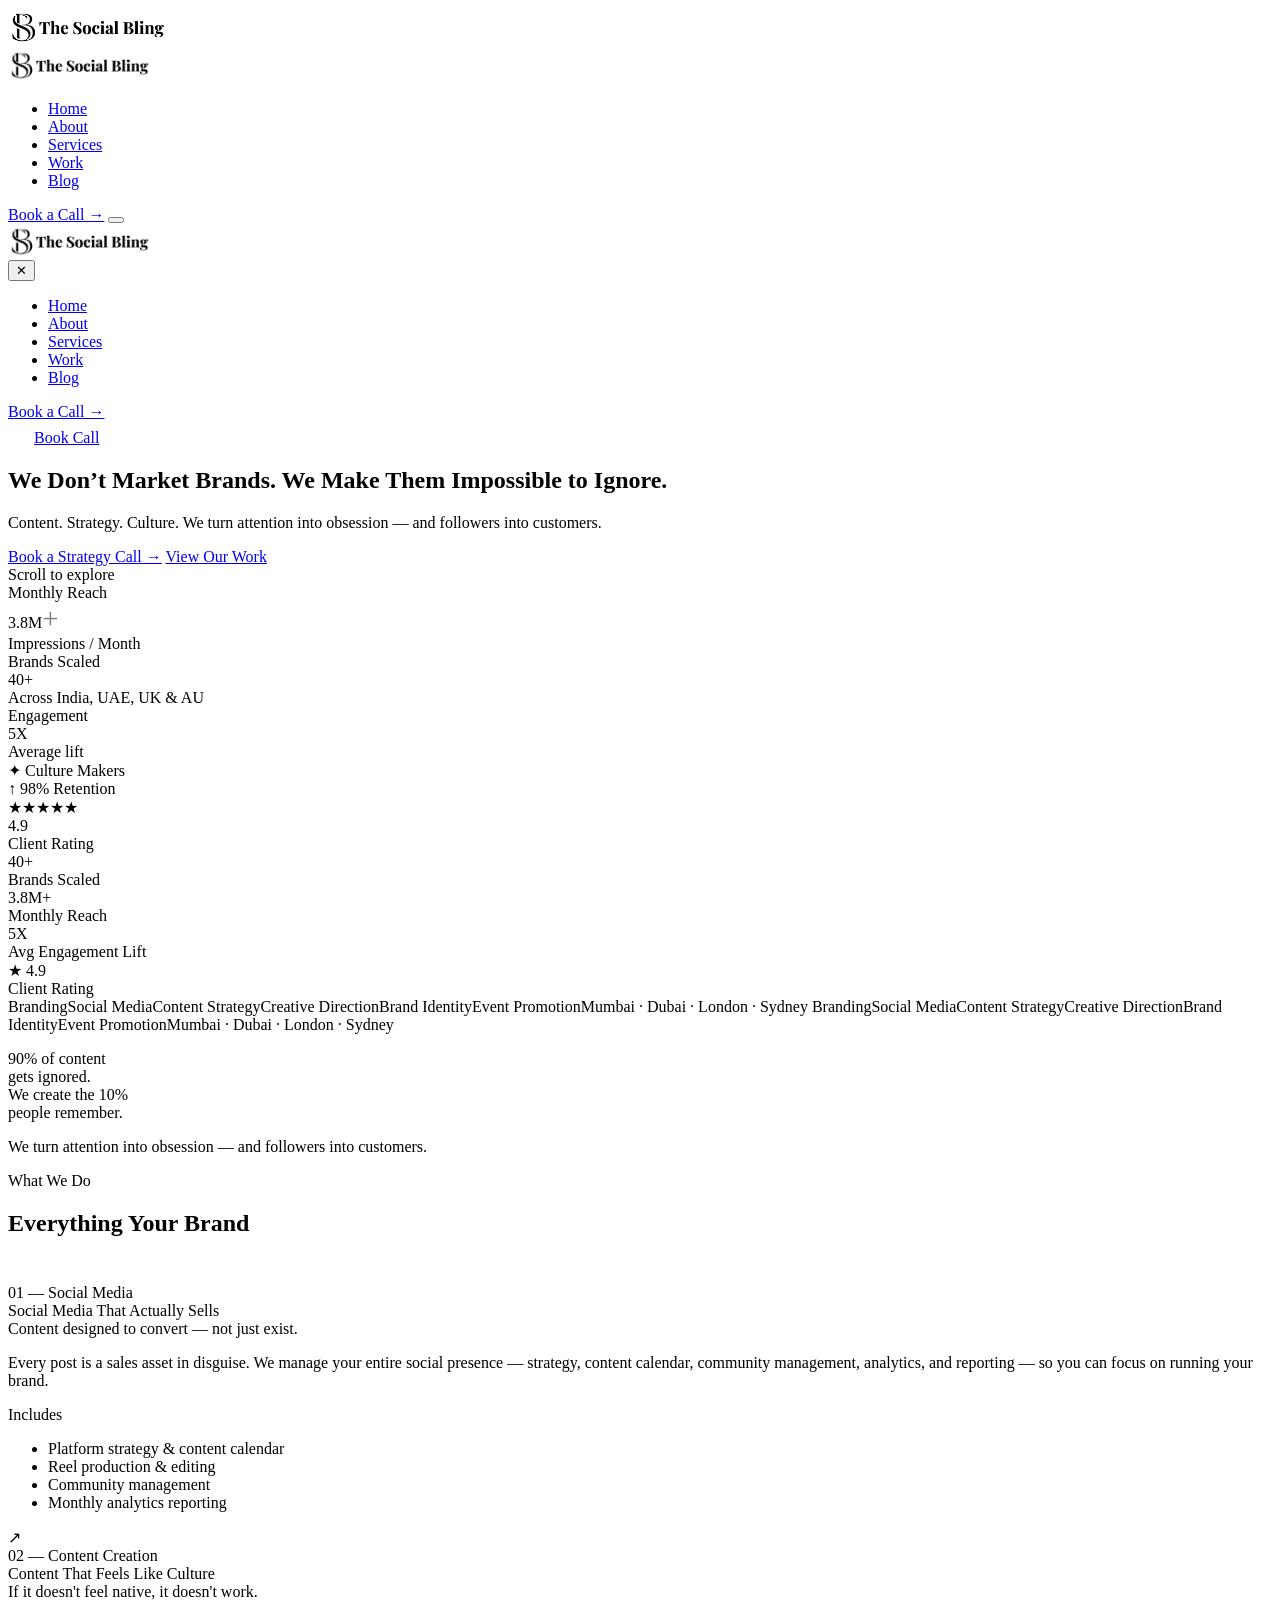
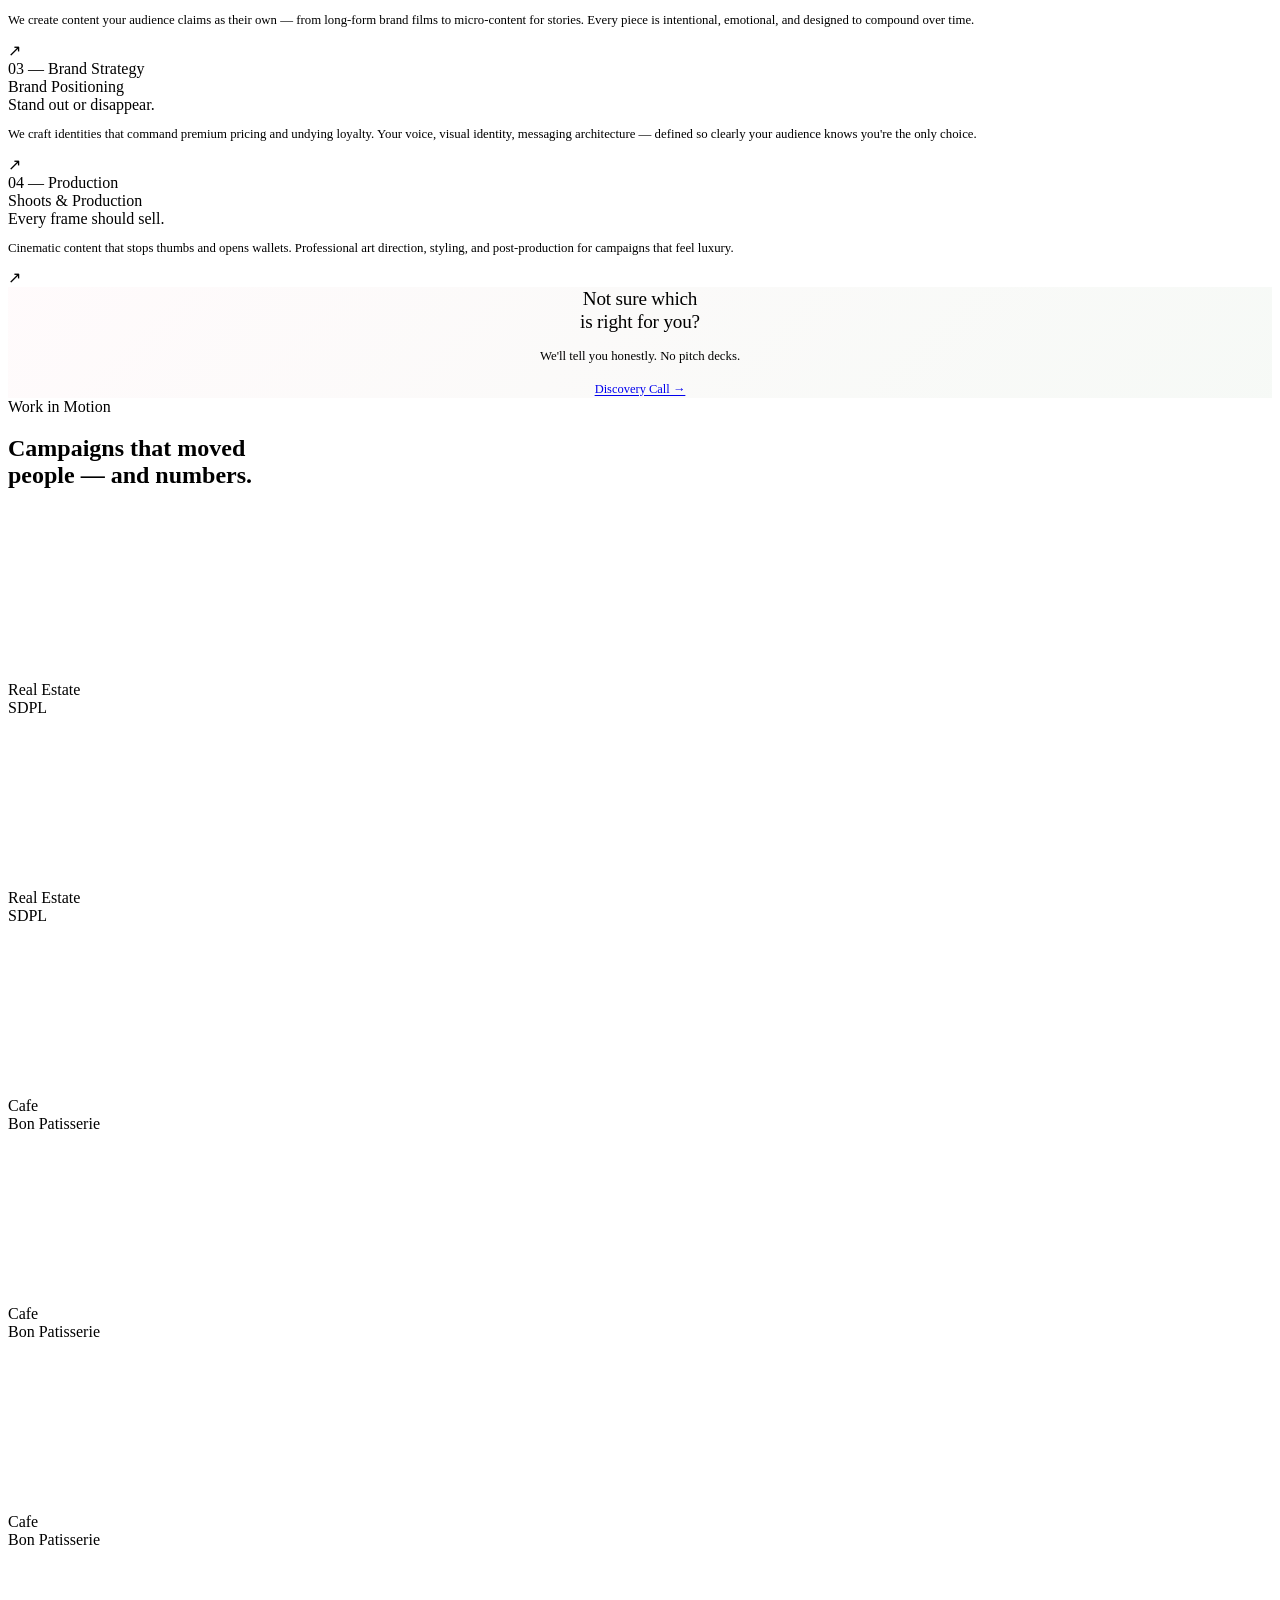
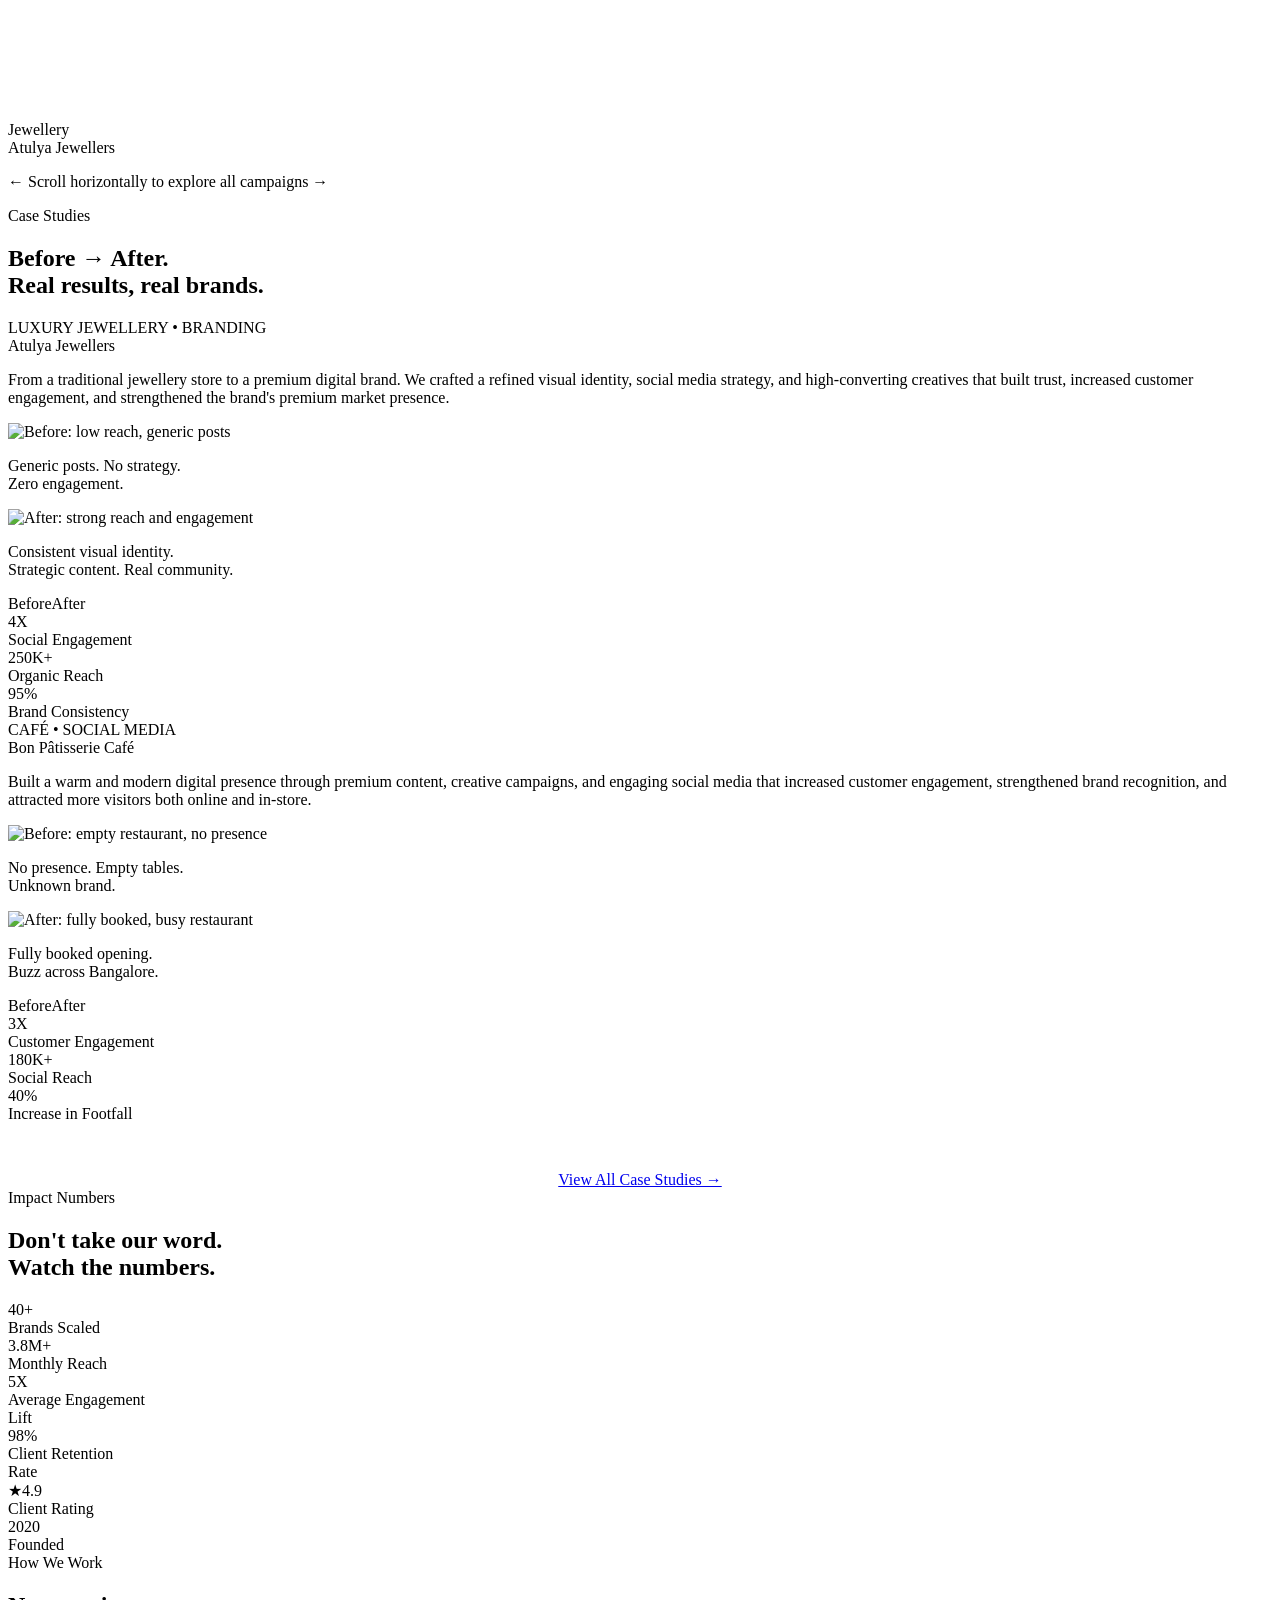
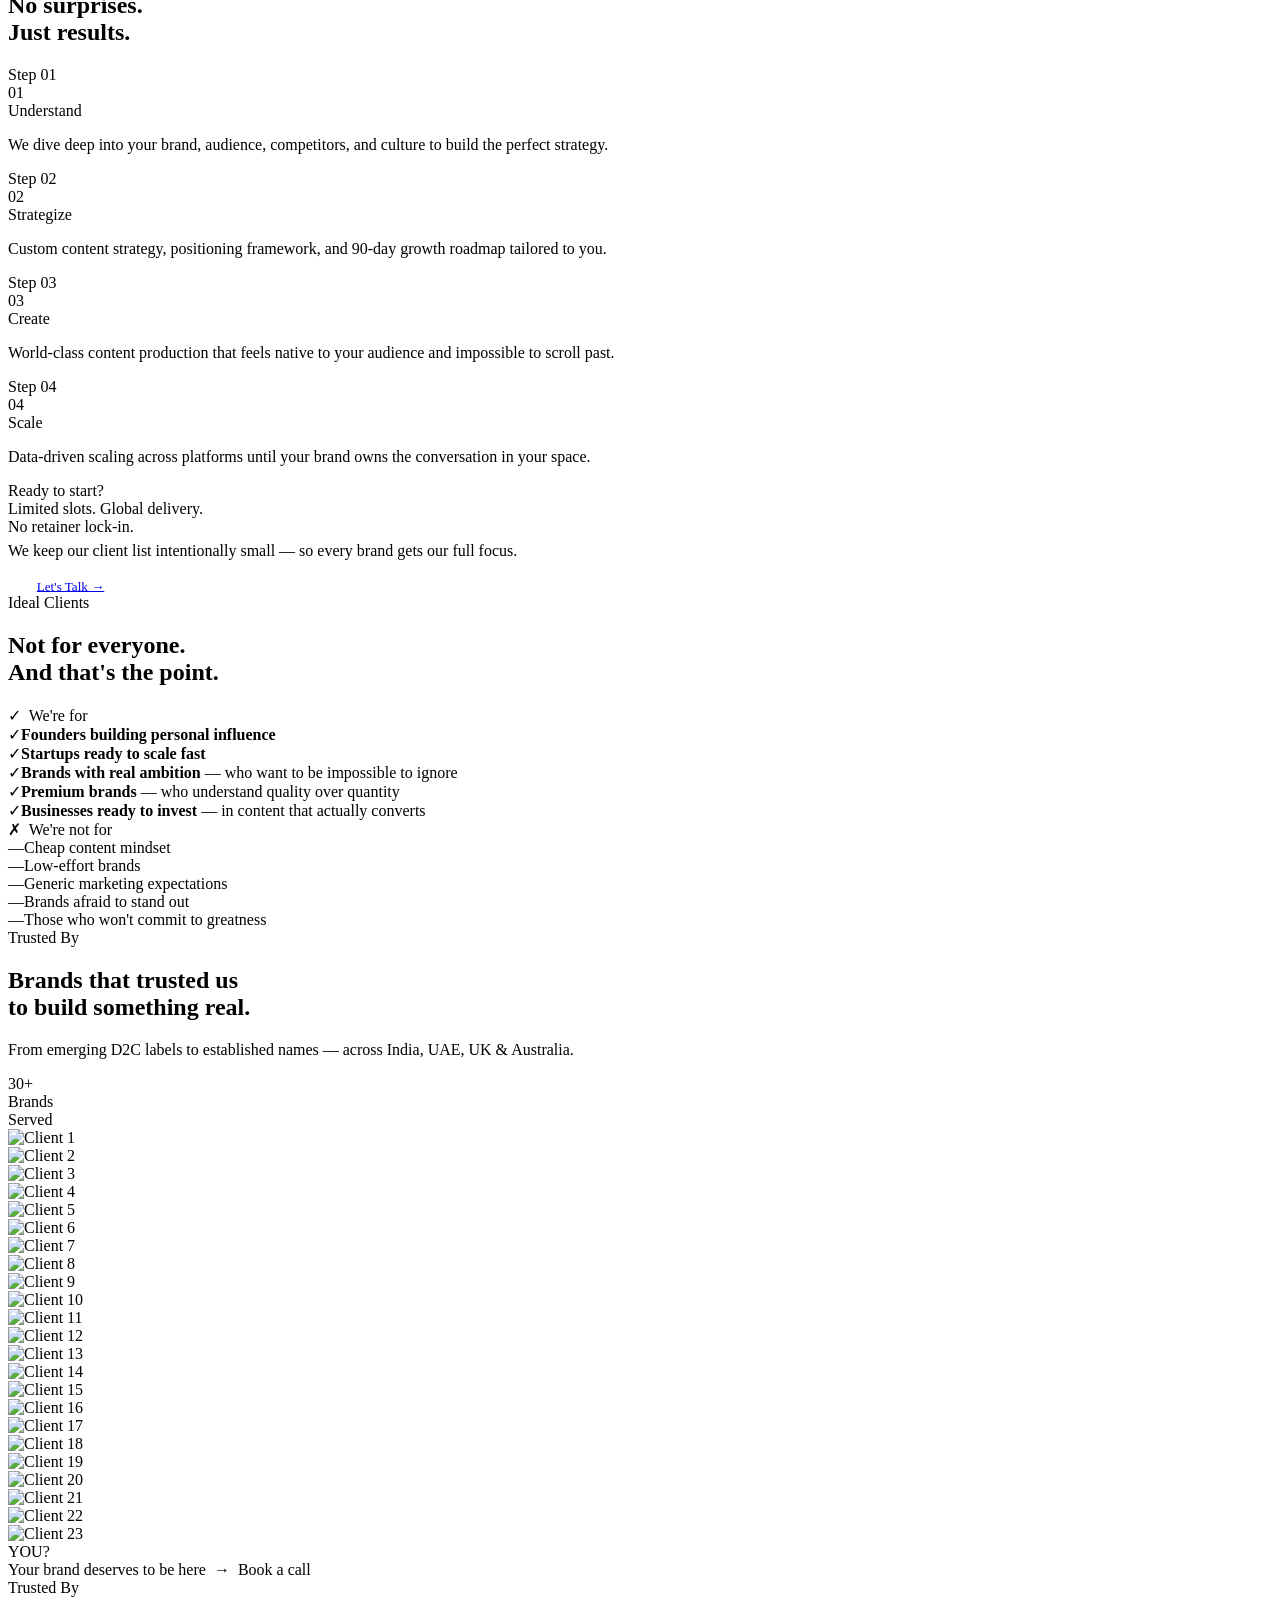
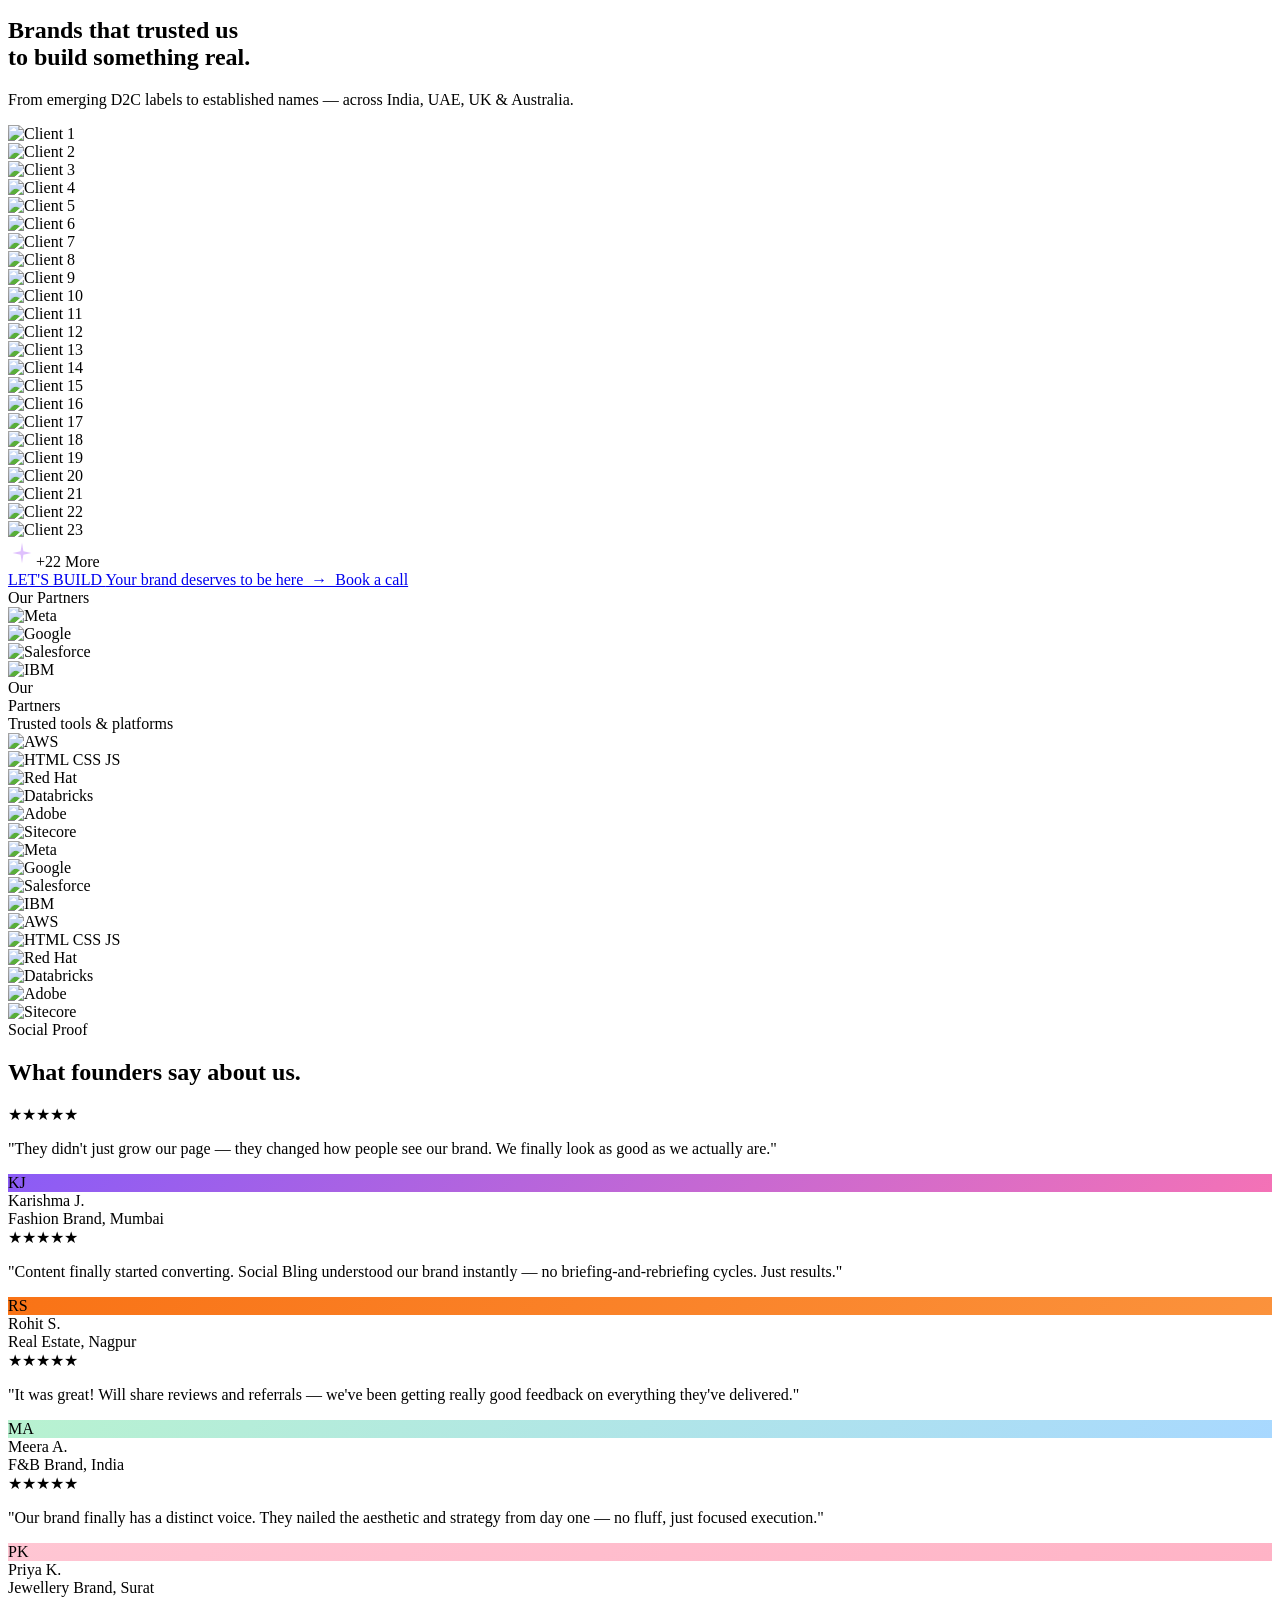
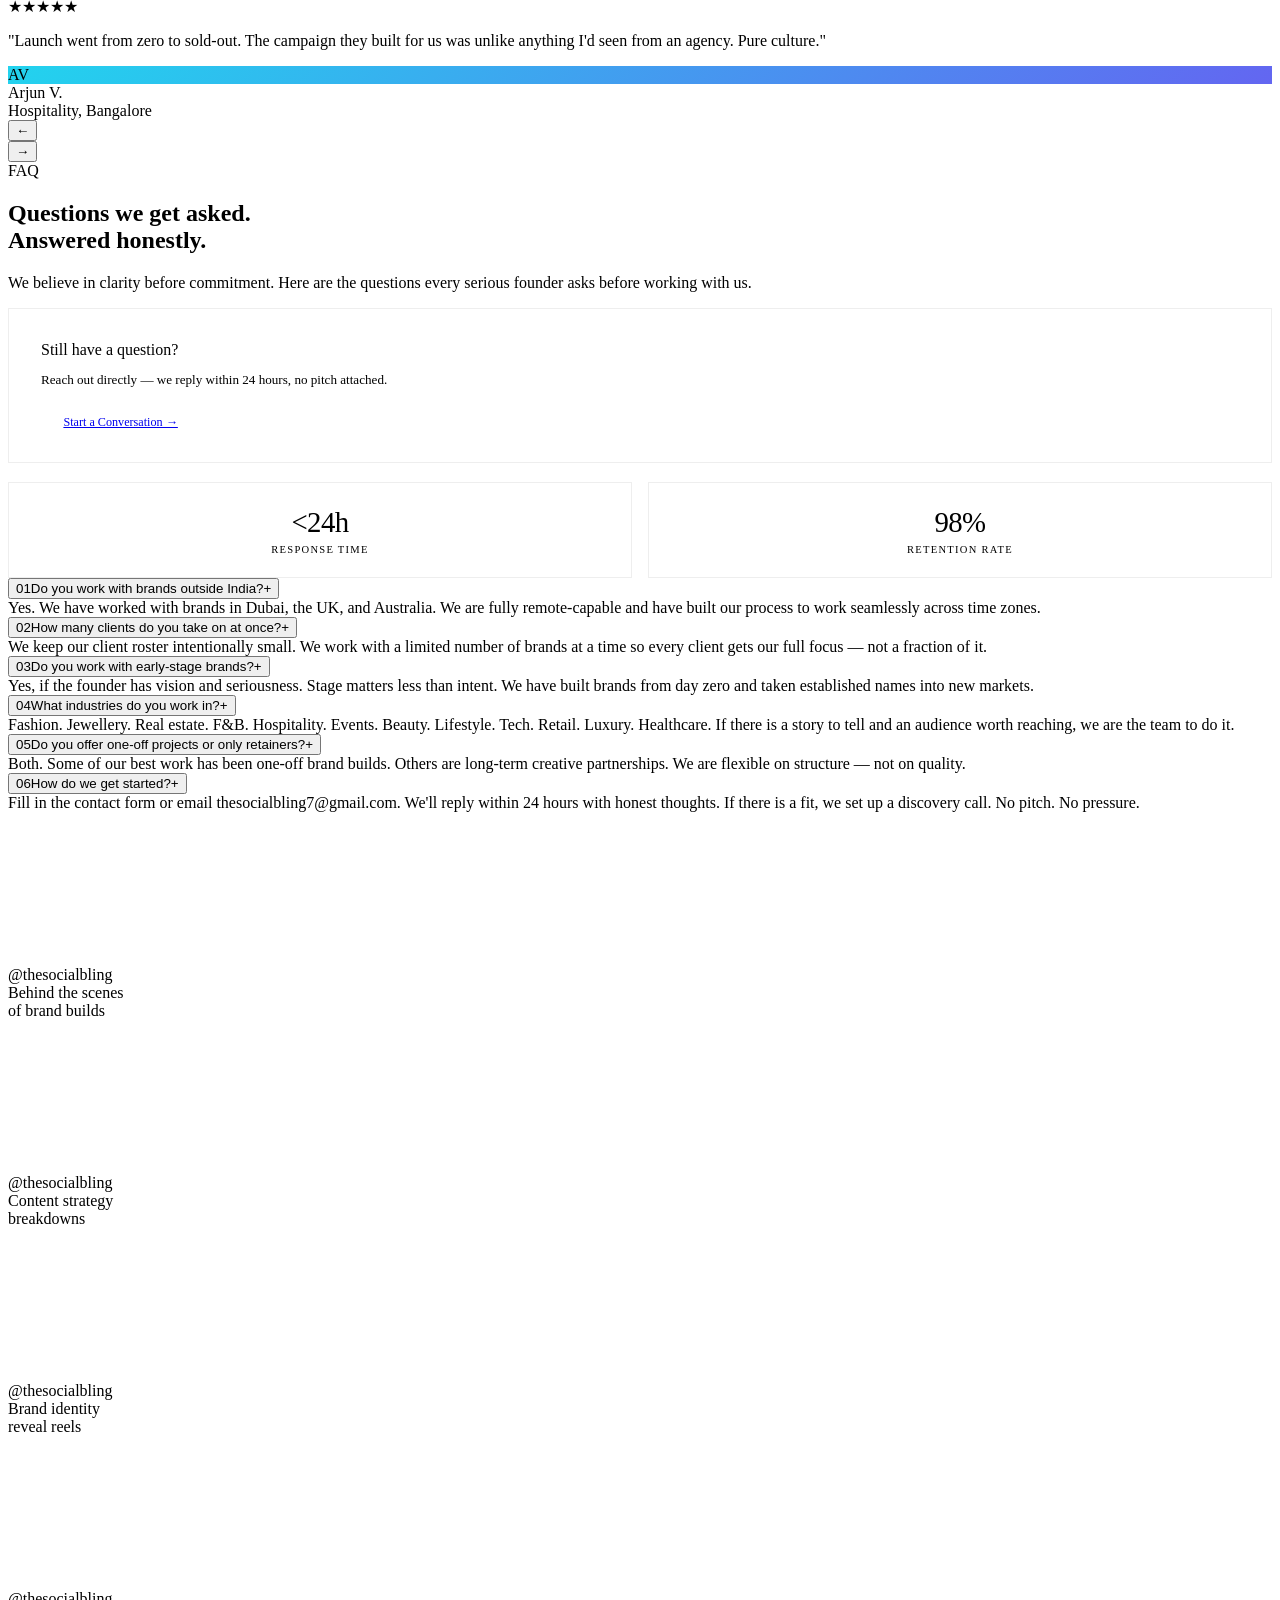
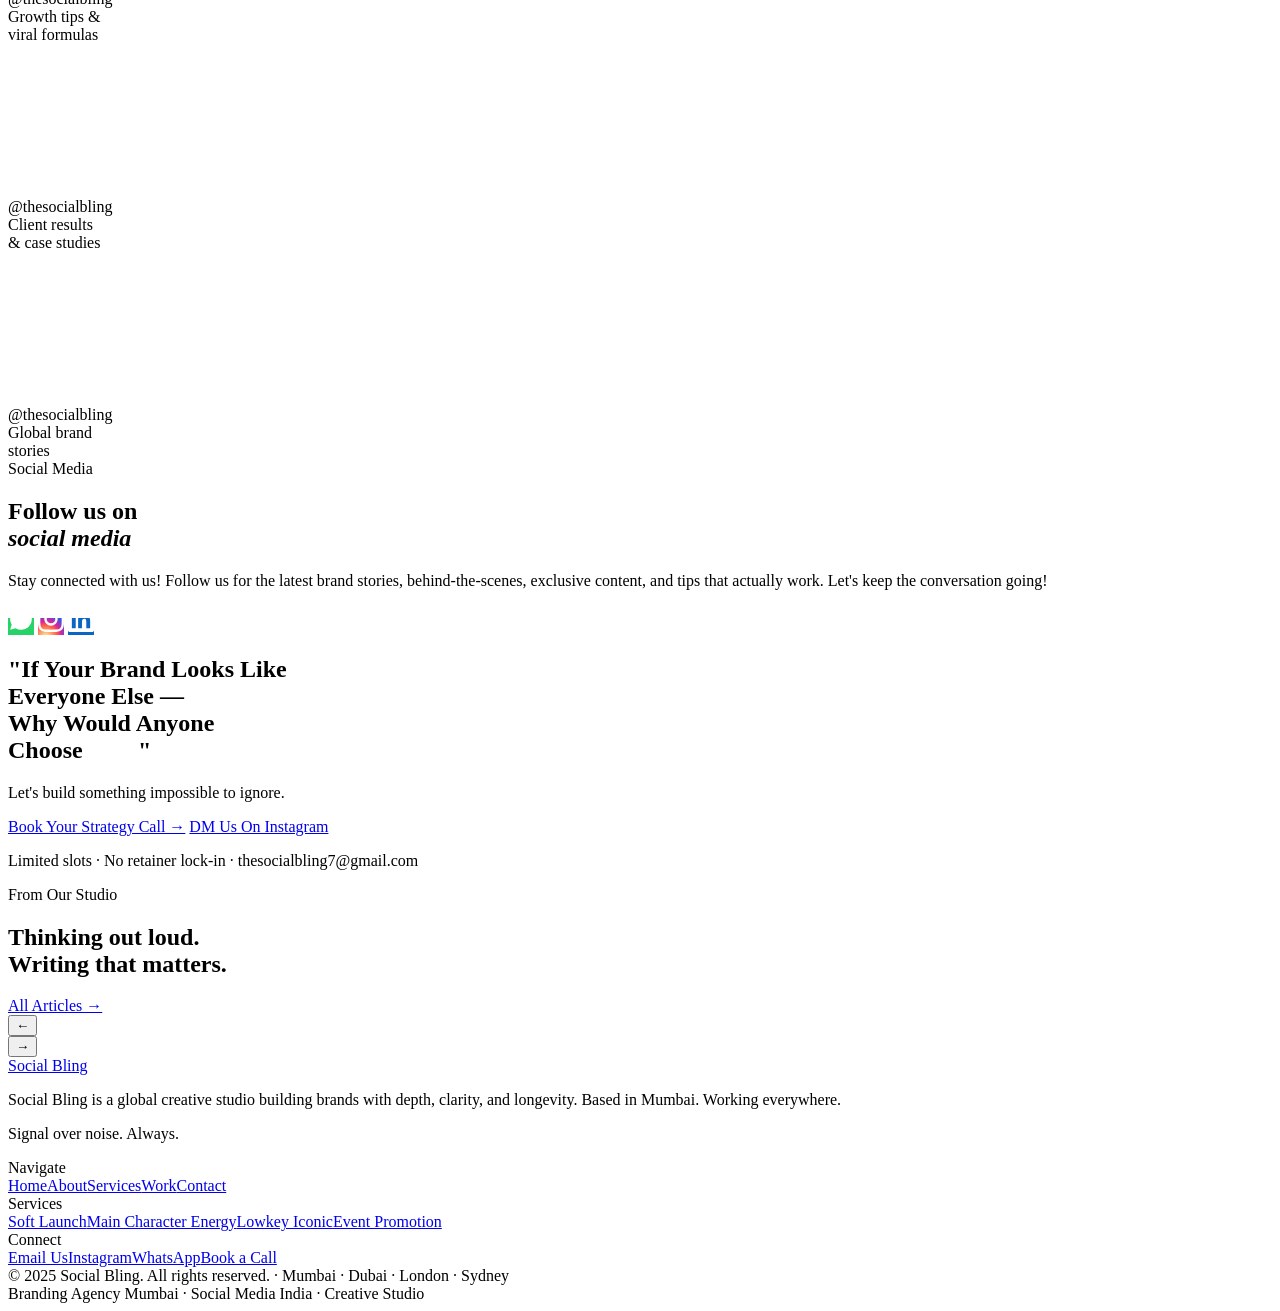
==== index.html @ e4bc9334 "Add files via upload" ====
<!DOCTYPE html>
<html lang="en">

<head>
  <meta charset="UTF-8">
  <meta name="viewport" content="width=device-width, initial-scale=1.0">
  <title>The Social Bling | We Don't Make Content. We Make Culture.</title>
  <meta name="description"
    content="Social Bling is a global creative studio building brands with depth, clarity, and longevity. Branding, social media strategy, and creative direction — Mumbai, Dubai, London, Sydney.">
  <meta property="og:title" content="Social Bling | We Don't Make Content. We Make Culture.">
  <meta property="og:description"
    content="Social Bling is a global creative studio building brands with depth, clarity, and longevity. Branding, social media strategy, and creative direction — Mumbai, Dubai, London, Sydney.">
  <meta property="og:type" content="website">
  <meta property="og:url" content="https://www.socialbling.in/">
  <meta property="og:image" content="https://www.socialbling.in/og-image.jpg">
  <meta property="og:site_name" content="Social Bling">
  <meta name="twitter:card" content="summary_large_image">
  <meta name="twitter:title" content="Social Bling | We Don't Make Content. We Make Culture.">
  <meta name="twitter:description"
    content="Social Bling is a global creative studio building brands with depth, clarity, and longevity.">
  <meta name="twitter:image" content="https://www.socialbling.in/og-image.jpg">
  <meta name="robots" content="index, follow">
  <meta name="author" content="Social Bling">
  <meta name="keywords"
    content="social media marketing agency, branding agency India, creative studio Mumbai, brand strategy, social media management, content creation agency">
  <link rel="canonical" href="https://www.socialbling.in/">
  <script type="application/ld+json">
{
  "@context": "https://schema.org",
  "@type": "Organization",
  "name": "Social Bling",
  "url": "https://www.socialbling.in/",
  "logo": "https://www.socialbling.in/logo.png",
  "description": "Social Bling is a global creative studio building brands with depth, clarity, and longevity.",
  "sameAs": [
    "https://www.instagram.com/socialbling",
    "https://www.linkedin.com/company/socialbling"
  ],
  "contactPoint": {
    "@type": "ContactPoint",
    "contactType": "customer service",
    "email": "thesocialbling7@gmail.com",
    "telephone": "+91-93719-91200"
  },
  "areaServed": ["Mumbai", "Dubai", "London", "Sydney"],
  "serviceType": ["Branding", "Social Media Strategy", "Creative Direction", "Content Marketing"]
}
</script>
  <link rel="stylesheet" href="css/index.css">
  <link rel="preconnect" href="https://fonts.googleapis.com">
  <link rel="preconnect" href="https://fonts.gstatic.com" crossorigin>
  <link
    href="https://fonts.googleapis.com/css2?family=Sora:wght@300;400;500;600;700;800&family=DM+Serif+Display:ital@0;1&family=DM+Sans:ital,opsz,wght@0,9..40,300;0,9..40,400;0,9..40,500;0,9..40,600;1,9..40,300&display=swap"
    rel="stylesheet">

  <script type="application/ld+json">
{
  "@context": "https://schema.org",
  "@type": "WebSite",
  "name": "Social Bling",
  "url": "https://www.socialbling.in/",
  "potentialAction": {
    "@type": "SearchAction",
    "target": "https://www.socialbling.in/?q={search_term_string}",
    "query-input": "required name=search_term_string"
  }
}
</script>
  <link rel="icon" type="image/png" href="/assets/favicon/favicon-96x96.png" sizes="96x96">
  <link rel="icon" type="image/svg+xml" href="/assets/favicon/favicon.svg">
  <link rel="shortcut icon" href="/assets/favicon/favicon.ico">
  <link rel="apple-touch-icon" sizes="180x180" href="/assets/favicon/apple-touch-icon.png">
  <link rel="manifest" href="/assets/favicon/site.webmanifest">
</head>

<body>



  <!-- LOADER -->
  <div id="loader">
    <div class="ld-logo" style="display:flex;align-items:center;"><img
        src="[data-uri]"
        alt="The Social Bling" style="height:40px;width:auto;"></div>
    <div class="ld-bar">
      <div class="ld-prog"></div>
    </div>
  </div>



  <!-- LOADER -->
  </div>
  </div>

  <!-- NAV -->
  <nav id="nav">
    <a class="nl" href="index.html" style="display:flex;align-items:center;padding:0;background:none;border:none;"><img
        src="[data-uri]"
        alt="The Social Bling" style="height:36px;width:auto;display:block;"></a>
    <ul class="nav-links">
      <li><a href="index.html">Home</a></li>
      <li><a href="about.html">About</a></li>
      <li><a href="services.html">Services</a></li>
      <li><a href="work.html">Work</a></li>
      <li><a href="blog.html">Blog</a></li>
    </ul>
    <a class="nb" href="contact.html">Book a Call →</a>
    <button class="nav-hamburger" id="navHam" onclick="toggleMobNav()" aria-label="Menu">
      <span></span><span></span><span></span>
    </button>
  </nav>

  <!-- MOBILE NAV DRAWER -->
  <div id="mob-nav-overlay" onclick="toggleMobNav()"></div>
  <div id="mob-nav">
    <div class="mob-nav-header">
      <span class="nl" style="display:flex;align-items:center;padding:0;"><img
          src="[data-uri]"
          alt="The Social Bling" style="height:36px;width:auto;display:block;"></span>
      <button onclick="toggleMobNav()" class="mob-nav-close">✕</button>
    </div>
    <ul class="mob-nav-links">
      <li><a href="index.html" onclick="toggleMobNav()">Home</a></li>
      <li><a href="about.html" onclick="toggleMobNav()">About</a></li>
      <li><a href="services.html" onclick="toggleMobNav()">Services</a></li>
      <li><a href="work.html" onclick="toggleMobNav()">Work</a></li>
      <li><a href="blog.html" onclick="toggleMobNav()">Blog</a></li>
    </ul>
    <a class="bp" href="contact.html" onclick="toggleMobNav()" style="margin-top:auto">Book a Call →</a>
  </div>

  <!-- FLOATING -->
  <div class="fab-wrap">
    <a class="fab fab-wa" href="https://wa.me/919371991200" title="WhatsApp"><svg width="22" height="22"
        viewBox="0 0 24 24" fill="none">
        <path
          d="M17.472 14.382c-.297-.149-1.758-.867-2.03-.967-.273-.099-.471-.148-.67.15-.197.297-.767.966-.94 1.164-.173.199-.347.223-.644.075-.297-.15-1.255-.463-2.39-1.475-.883-.788-1.48-1.761-1.653-2.059-.173-.297-.018-.458.13-.606.134-.133.298-.347.446-.52.149-.174.198-.298.298-.497.099-.198.05-.371-.025-.52-.075-.149-.669-1.612-.916-2.207-.242-.579-.487-.5-.669-.51-.173-.008-.371-.01-.57-.01-.198 0-.52.074-.792.372-.272.297-1.04 1.016-1.04 2.479 0 1.462 1.065 2.875 1.213 3.074.149.198 2.096 3.2 5.077 4.487.709.306 1.262.489 1.694.625.712.227 1.36.195 1.871.118.571-.085 1.758-.719 2.006-1.413.248-.694.248-1.289.173-1.413-.074-.124-.272-.198-.57-.347zM12 2C6.477 2 2 6.477 2 12c0 1.89.525 3.66 1.438 5.168L2 22l4.978-1.418A9.953 9.953 0 0012 22c5.523 0 10-4.477 10-10S17.523 2 12 2z"
          fill="white" />
      </svg></a>
    <a class="fab fab-bk" href="contact.html">Book Call</a>
  </div>

  <!-- ════════════════ HOME ════════════════ -->
  <div class="pg-content" id="pg-home">

    <section id="hero">
      <!-- Animated blobs -->
      <div class="hero-blob hero-blob-1"></div>
      <div class="hero-blob hero-blob-2"></div>
      <div class="hero-blob hero-blob-3"></div>
      <div class="hero-stripes"></div>

      <div class="hero-inner">
        <!-- LEFT: Copy -->
        <div class="hero-left">
          <h1 class="hero-h1">
            <span class="line-plain">We Don’t</span>
            <span class="line-italic">Market Brands.</span>
            <span class="line-plain">We Make Them</span>
            <span class="line-plain" style="color:var(--terra)">Impossible to Ignore.</span>
          </h1>
          <p class="hero-sub">Content. Strategy. Culture. We turn attention into obsession — and followers into
            customers.</p>
          <div class="hero-ctas">
            <a class="bp" href="contact.html">Book a Strategy Call →</a>
            <a class="bg" href="work.html">View Our Work</a>
          </div>
          <div class="hero-scroll">
            <div class="hero-scroll-line"></div>
            <span class="hero-scroll-txt">Scroll to explore</span>
          </div>
        </div>

        <!-- RIGHT: Floating card composition -->
        <div class="hero-right">
          <!-- Orbit ring -->
          <div class="hero-orbit">
            <div class="hero-orbit-dot"></div>
          </div>

          <!-- Main dark card -->
          <div class="hfc-main">
            <div class="hfc-main-label">Monthly Reach</div>
            <div class="hfc-main-num">3.8M<span style="font-size:1.8rem;opacity:.5">+</span></div>
            <div class="hfc-main-unit">Impressions / Month</div>
            <div class="hfc-main-bar">
              <div class="hfc-main-fill"></div>
            </div>
          </div>

          <!-- Stat card 1 -->
          <div class="hfc-stat1">
            <div class="hfc-s-tag">Brands Scaled</div>
            <div class="hfc-s-val">40+</div>
            <div class="hfc-s-lbl">Across India, UAE, UK &amp; AU</div>
          </div>

          <!-- Stat card 2 -->
          <div class="hfc-stat2">
            <div class="hfc-s-tag">Engagement</div>
            <div class="hfc-s-val" style="color:var(--w)">5X</div>
            <div class="hfc-s-lbl">Average lift</div>
          </div>

          <!-- Floating pills -->
          <div class="hfc-pill1">✦ Culture Makers</div>
          <div class="hfc-pill2">↑ 98% Retention</div>

          <!-- Rating card -->
          <div class="hfc-rating">
            <div class="hfc-stars">★★★★★</div>
            <div class="hfc-rating-val">4.9</div>
            <div class="hfc-rating-lbl">Client Rating</div>
          </div>
        </div>
      </div>

      <!-- Stats strip at bottom -->
      <div class="hero-stats-strip">
        <div class="hero-stat-item">
          <div class="hero-stat-n">40+</div>
          <div class="hero-stat-l">Brands Scaled</div>
        </div>
        <div class="hero-stat-item">
          <div class="hero-stat-n">3.8M+</div>
          <div class="hero-stat-l">Monthly Reach</div>
        </div>
        <div class="hero-stat-item">
          <div class="hero-stat-n">5X</div>
          <div class="hero-stat-l">Avg Engagement Lift</div>
        </div>
        <div class="hero-stat-item">
          <div class="hero-stat-n">★ 4.9</div>
          <div class="hero-stat-l">Client Rating</div>
        </div>
      </div>
    </section>

    <!-- MARQUEE -->
    <div class="mq-wrap">
      <div class="mq-inner">
        <span class="mqi">Branding<span class="mqd"></span></span><span class="mqi">Social Media<span
            class="mqd"></span></span><span class="mqi">Content Strategy<span class="mqd"></span></span><span
          class="mqi">Creative Direction<span class="mqd"></span></span><span class="mqi">Brand Identity<span
            class="mqd"></span></span><span class="mqi">Event Promotion<span class="mqd"></span></span><span
          class="mqi">Mumbai · Dubai · London · Sydney<span class="mqd"></span></span>
        <span class="mqi">Branding<span class="mqd"></span></span><span class="mqi">Social Media<span
            class="mqd"></span></span><span class="mqi">Content Strategy<span class="mqd"></span></span><span
          class="mqi">Creative Direction<span class="mqd"></span></span><span class="mqi">Brand Identity<span
            class="mqd"></span></span><span class="mqi">Event Promotion<span class="mqd"></span></span><span
          class="mqi">Mumbai · Dubai · London · Sydney<span class="mqd"></span></span>
      </div>
    </div>

    <!-- SCROLL STOPPER -->
    <section id="sstop">
      <div class="sstop-bg"></div>
      <p class="sst-h" id="sstHeading"><span class="sw-mask"><span class="sw"><span class="ac">90%</span></span></span>
        <span class="sw-mask"><span class="sw">of</span></span> <span class="sw-mask"><span
            class="sw">content</span></span><br><span class="sw-mask"><span class="sw">gets</span></span> <span
          class="sw-mask"><span class="sw">ignored.</span></span><br><span class="sw-mask"><span
            class="sw">We</span></span> <span class="sw-mask"><span class="sw">create</span></span> <span
          class="sw-mask"><span class="sw">the</span></span> <span class="sw-mask"><span class="sw"><span
              class="ac">10%</span></span></span><br><span class="sw-mask"><span class="sw">people</span></span> <span
          class="sw-mask"><span class="sw">remember.</span></span>
      </p>
      <p class="sst-sub rv">We turn attention into obsession — and followers into customers.</p>
    </section>

    <!-- BENTO SERVICES -->
    <section id="svc">
      <div class="slbl rv">What We Do</div>
      <h2 class="sh rv">Everything Your Brand<br><em
          style="background:var(--gr);-webkit-background-clip:text;-webkit-text-fill-color:transparent;font-style:italic">Deserves.</em>
      </h2>
      <div class="bento rv">
        <div class="bc bc-1">
          <div class="bc-in">
            <div>
              <div class="bc-num">01 — Social Media</div>
              <div class="bc-t">Social Media That Actually Sells</div>
              <div class="bc-tag">Content designed to convert — not just exist.</div>
              <p class="bc-body">Every post is a sales asset in disguise. We manage your entire social presence —
                strategy, content calendar, community management, analytics, and reporting — so you can focus on running
                your brand.</p>
            </div>
            <div class="bc-inc">
              <div class="bc-inc-l">Includes</div>
              <ul>
                <li>Platform strategy & content calendar</li>
                <li>Reel production & editing</li>
                <li>Community management</li>
                <li>Monthly analytics reporting</li>
              </ul>
            </div>
          </div>
          <div class="bc-arr">↗</div>
        </div>
        <div class="bc bc-2">
          <div class="bc-in">
            <div>
              <div class="bc-num">02 — Content Creation</div>
              <div class="bc-t">Content That Feels Like Culture</div>
              <div class="bc-tag">If it doesn't feel native, it doesn't work.</div>
              <p class="bc-body" style="font-size:.8rem">We create content your audience claims as their own — from
                long-form brand films to micro-content for stories. Every piece is intentional, emotional, and designed
                to compound over time.</p>
            </div>
          </div>
          <div class="bc-arr">↗</div>
        </div>
        <div class="bc bc-3">
          <div class="bc-in">
            <div>
              <div class="bc-num">03 — Brand Strategy</div>
              <div class="bc-t">Brand Positioning</div>
              <div class="bc-tag">Stand out or disappear.</div>
              <p class="bc-body" style="font-size:.8rem">We craft identities that command premium pricing and undying
                loyalty. Your voice, visual identity, messaging architecture — defined so clearly your audience knows
                you're the only choice.</p>
            </div>
          </div>
          <div class="bc-arr">↗</div>
        </div>
        <div class="bc bc-4">
          <div class="bc-in">
            <div>
              <div class="bc-num">04 — Production</div>
              <div class="bc-t">Shoots & Production</div>
              <div class="bc-tag">Every frame should sell.</div>
              <p class="bc-body" style="font-size:.8rem">Cinematic content that stops thumbs and opens wallets.
                Professional art direction, styling, and post-production for campaigns that feel luxury.</p>
            </div>
          </div>
          <div class="bc-arr">↗</div>
        </div>
        <div class="bc bc-5" style="background:linear-gradient(135deg,rgba(255,198,211,.08),rgba(107,158,107,.06))">
          <div class="bc-in" style="justify-content:center;align-items:center;text-align:center;gap:1.3rem">
            <div style="font-family:var(--fh);font-size:1.2rem;font-weight:400;letter-spacing:-.01em;line-height:1.2">
              Not sure which<br>is right for you?</div>
            <p style="font-size:.8rem;color:var(--w3);line-height:1.6">We'll tell you honestly. No pitch decks.</p>
            <a class="bp" href="contact.html" style="font-size:.78rem;padding:.7rem 1.4rem">Discovery Call →</a>
          </div>
        </div>
      </div>
    </section>

    <!-- REELS -->
    <section id="reels">
      <div class="slbl rv">Work in Motion</div>
      <h2 class="sh rv">Campaigns that moved<br>people — and numbers.</h2>
      <div class="reels-row rv">
        <div class="rc">
          <video class="rc-bg"
            src="https://res.cloudinary.com/hr3qkper/video/upload/v1784224215/3dc45f2018594fd7aee600bc7850d3c1_wbmyjf.mp4"
            muted loop playsinline autoplay preload="metadata"></video>
          <div class="rc-play"><svg width="12" height="12" viewBox="0 0 12 12">
              <polygon points="2,1 2,11 11,6" fill="white" />
            </svg></div>
          <div class="rc-over">
            <div class="rc-ind">Real Estate</div>
            <div class="rc-name">SDPL</div>
          </div>
        </div>
        <div class="rc">
          <video class="rc-bg"
            src="https://res.cloudinary.com/hr3qkper/video/upload/v1784224541/85d57d5ae024440e8de917757baaef04_kk9xvq.mp4"
            muted loop playsinline autoplay preload="metadata"></video>
          <div class="rc-play"><svg width="12" height="12" viewBox="0 0 12 12">
              <polygon points="2,1 2,11 11,6" fill="white" />
            </svg></div>
          <div class="rc-over">
            <div class="rc-ind">Real Estate</div>
            <div class="rc-name">SDPL</div>
          </div>
        </div>
        <div class="rc">
          <video class="rc-bg"
            src="https://res.cloudinary.com/hr3qkper/video/upload/v1784221328/3a279250ca734d2680cccc060e834881_oc0ejv.mp4"
            muted loop playsinline autoplay preload="metadata"></video>
          <div class="rc-play"><svg width="12" height="12" viewBox="0 0 12 12">
              <polygon points="2,1 2,11 11,6" fill="white" />
            </svg></div>
          <div class="rc-over">
            <div class="rc-ind">Cafe</div>
            <div class="rc-name">Bon Patisserie</div>
          </div>
        </div>
        <div class="rc">
          <video class="rc-bg"
            src="https://res.cloudinary.com/hr3qkper/video/upload/v1784223327/34062817178841f181c15e7fc40b0539_tzoarb.mp4"
            muted loop playsinline autoplay preload="metadata"></video>
          <div class="rc-play"><svg width="12" height="12" viewBox="0 0 12 12">
              <polygon points="2,1 2,11 11,6" fill="white" />
            </svg></div>
          <div class="rc-over">
            <div class="rc-ind">Cafe</div>
            <div class="rc-name">Bon Patisserie</div>
          </div>
        </div>
        <div class="rc">
          <video class="rc-bg"
            src="https://res.cloudinary.com/hr3qkper/video/upload/v1784223346/cd8b3168-1992-420a-9f7b-817788817207_cepaum.mp4"
            muted loop playsinline autoplay preload="metadata"></video>
          <div class="rc-play"><svg width="12" height="12" viewBox="0 0 12 12">
              <polygon points="2,1 2,11 11,6" fill="white" />
            </svg></div>
          <div class="rc-over">
            <div class="rc-ind">Cafe</div>
            <div class="rc-name">Bon Patisserie</div>
          </div>
        </div>
        <div class="rc">
          <video class="rc-bg"
            src="https://res.cloudinary.com/hr3qkper/video/upload/v1784221005/Untitled_design_3_tqgd1k.mp4" muted loop
            playsinline autoplay preload="metadata"></video>
          <div class="rc-play"><svg width="12" height="12" viewBox="0 0 12 12">
              <polygon points="2,1 2,11 11,6" fill="white" />
            </svg></div>
          <div class="rc-over">
            <div class="rc-ind">Jewellery</div>
            <div class="rc-name">Atulya Jewellers</div>
          </div>
        </div>
      </div>
      <p class="reels-hint rv">← Scroll horizontally to explore all campaigns →</p>
    </section>

    <!-- BEFORE/AFTER CASES -->
    <section id="cases">
      <div class="slbl rv">Case Studies</div>
      <h2 class="sh rv">Before → After.<br>Real results, real brands.</h2>
      <div class="cases-grid">
        <div class="cc">
          <div class="cc-glow"
            style="background:radial-gradient(ellipse at 0 0,rgba(255,198,211,.1)0%,transparent 60%)"></div>
          <div class="cc-ind">LUXURY JEWELLERY • BRANDING</div>
          <div class="cc-title">Atulya Jewellers</div>
          <p class="cc-desc">From a traditional jewellery store to a premium digital brand. We crafted a refined visual
            identity, social media strategy, and high-converting creatives that built trust, increased customer
            engagement, and strengthened the brand's premium market presence.</p>
          <div class="ba" id="ba1">
            <div class="ba-bef">
              <img class="ba-img" src="https://res.cloudinary.com/hr3qkper/image/upload/v1784224700/images_xgjsoi.jpg"
                alt="Before: low reach, generic posts">
              <p class="ba-txt">Generic posts. No strategy.<br>Zero engagement.</p>
            </div>
            <div class="ba-aft" id="ba1a">
              <img class="ba-img" src="https://res.cloudinary.com/hr3qkper/image/upload/v1784224700/images_kwg16u.png"
                alt="After: strong reach and engagement">
              <p class="ba-txt-a">Consistent visual identity.<br>Strategic content. Real community.</p>
            </div>
            <div class="ba-hdl" id="ba1h"></div>
            <span class="ba-lb">Before</span><span class="ba-la">After</span>
          </div>
          <div class="cc-metrics">
            <div>
              <div class="cmt-n">4X</div>
              <div class="cmt-l">Social Engagement</div>
            </div>
            <div>
              <div class="cmt-n">250K+</div>
              <div class="cmt-l">Organic Reach</div>
            </div>
            <div>
              <div class="cmt-n">95%</div>
              <div class="cmt-l">Brand Consistency</div>
            </div>
          </div>
        </div>
        <div class="cc">
          <div class="cc-glow"
            style="background:radial-gradient(ellipse at 100% 100%,rgba(255,200,221,.2)0%,transparent 60%)"></div>
          <div class="cc-ind">CAFÉ • SOCIAL MEDIA</div>
          <div class="cc-title">Bon Pâtisserie Café</div>
          <p class="cc-desc">Built a warm and modern digital presence through premium content, creative campaigns, and
            engaging social media that increased customer engagement, strengthened brand recognition, and attracted more
            visitors both online and in-store.</p>
          <div class="ba" id="ba2">
            <div class="ba-bef">
              <img class="ba-img" src="https://res.cloudinary.com/hr3qkper/image/upload/v1784224700/images_1_kvmthi.jpg"
                alt="Before: empty restaurant, no presence">
              <p class="ba-txt">No presence. Empty tables.<br>Unknown brand.</p>
            </div>
            <div class="ba-aft" id="ba2a">
              <img class="ba-img" src="https://res.cloudinary.com/hr3qkper/image/upload/v1784224699/images_1_qrdnhm.png"
                alt="After: fully booked, busy restaurant">
              <p class="ba-txt-a">Fully booked opening.<br>Buzz across Bangalore.</p>
            </div>
            <div class="ba-hdl" id="ba2h"></div>
            <span class="ba-lb">Before</span><span class="ba-la">After</span>
          </div>
          <div class="cc-metrics">
            <div>
              <div class="cmt-n">3X</div>
              <div class="cmt-l">Customer Engagement</div>
            </div>
            <div>
              <div class="cmt-n">180K+</div>
              <div class="cmt-l">Social Reach</div>
            </div>
            <div>
              <div class="cmt-n">40%</div>
              <div class="cmt-l">Increase in Footfall</div>
            </div>
          </div>
        </div>
      </div>
      <div style="margin-top:3rem;text-align:center" class="rv">
        <a class="bp" href="work.html">View All Case Studies →</a>
      </div>
    </section>

    <!-- PROOF -->
    <section id="proof">
      <div class="slbl rv">Impact Numbers</div>
      <h2 class="sh rv">Don't take our word.<br>Watch the numbers.</h2>
      <div class="proof-grid rv">
        <div class="pf">
          <div class="pfn">40+</div>
          <div class="pfl">Brands Scaled</div>
        </div>
        <div class="pf">
          <div class="pfn">3.8M+</div>
          <div class="pfl">Monthly Reach</div>
        </div>
        <div class="pf">
          <div class="pfn">5X</div>
          <div class="pfl">Average Engagement<br>Lift</div>
        </div>
        <div class="pf">
          <div class="pfn">98%</div>
          <div class="pfl">Client Retention<br>Rate</div>
        </div>
        <div class="pf">
          <div class="pfn">★4.9</div>
          <div class="pfl">Client Rating</div>
        </div>
        <div class="pf">
          <div class="pfn">2020</div>
          <div class="pfl">Founded</div>
        </div>
      </div>
    </section>

    <!-- PROCESS -->
    <section id="process">
      <div class="slbl rv">How We Work</div>
      <h2 class="sh rv">No surprises.<br>Just results.</h2>
      <div class="proc-row rv">
        <div class="ps">
          <div class="ps-step">Step 01</div>
          <div class="ps-num">01</div>
          <div class="ps-t">Understand</div>
          <p class="ps-b">We dive deep into your brand, audience, competitors, and culture to build the perfect
            strategy.</p>
        </div>
        <div class="ps">
          <div class="ps-step">Step 02</div>
          <div class="ps-num">02</div>
          <div class="ps-t">Strategize</div>
          <p class="ps-b">Custom content strategy, positioning framework, and 90-day growth roadmap tailored to you.</p>
        </div>
        <div class="ps">
          <div class="ps-step">Step 03</div>
          <div class="ps-num">03</div>
          <div class="ps-t">Create</div>
          <p class="ps-b">World-class content production that feels native to your audience and impossible to scroll
            past.</p>
        </div>
        <div class="ps">
          <div class="ps-step">Step 04</div>
          <div class="ps-num">04</div>
          <div class="ps-t">Scale</div>
          <p class="ps-b">Data-driven scaling across platforms until your brand owns the conversation in your space.</p>
        </div>
        <div class="ps ps-cta">
          <div style="flex:1">
            <div class="ps-step">Ready to start?</div>
            <div class="ps-t">Limited slots. Global delivery.<br>No retainer lock-in.</div>
            <p class="ps-b" style="margin-top:.4rem">We keep our client list intentionally small — so every brand gets
              our full focus.</p>
          </div>
          <div class="ps-cta-btn"><a class="bp" style="font-size:.82rem;padding:.85rem 1.8rem;white-space:nowrap"
              href="contact.html">Let's Talk →</a></div>
        </div>
      </div>
    </section>

    <!-- WHO ITS FOR -->
    <section id="who">
      <div class="slbl rv">Ideal Clients</div>
      <h2 class="sh rv">Not for everyone.<br>And that's the point.</h2>
      <div class="who-grid rv">
        <div class="wc wc-for">
          <div class="wc-h">✓ &nbsp;We're for</div>
          <div class="wi"><span class="wi-f">✓</span><span><strong>Founders building personal influence</strong></span>
          </div>
          <div class="wi"><span class="wi-f">✓</span><span><strong>Startups ready to scale fast</strong></span></div>
          <div class="wi"><span class="wi-f">✓</span><span><strong>Brands with real ambition</strong> — who want to be
              impossible to ignore</span></div>
          <div class="wi"><span class="wi-f">✓</span><span><strong>Premium brands</strong> — who understand quality over
              quantity</span></div>
          <div class="wi"><span class="wi-f">✓</span><span><strong>Businesses ready to invest</strong> — in content that
              actually converts</span></div>
        </div>
        <div class="wc wc-not">
          <div class="wc-h">✗ &nbsp;We're not for</div>
          <div class="wi"><span class="wi-n">—</span><span style="color:var(--w3)">Cheap content mindset</span></div>
          <div class="wi"><span class="wi-n">—</span><span style="color:var(--w3)">Low-effort brands</span></div>
          <div class="wi"><span class="wi-n">—</span><span style="color:var(--w3)">Generic marketing expectations</span>
          </div>
          <div class="wi"><span class="wi-n">—</span><span style="color:var(--w3)">Brands afraid to stand out</span>
          </div>
          <div class="wi"><span class="wi-n">—</span><span style="color:var(--w3)">Those who won't commit to
              greatness</span></div>
        </div>
      </div>
    </section>

    <!-- CLIENTS -->
    <section id="clients">
      <div class="clients-hd-row">
        <div class="clients-hd-left">
          <div class="clients-section-lbl">Trusted By</div>
          <h2 class="clients-title">Brands that trusted us<br>to build something real.</h2>
          <p class="clients-sub">From emerging D2C labels to established names — across India, UAE, UK &amp; Australia.
          </p>
        </div>
      </div>

      <div class="vyst-grid" id="clientGrid">

        <!-- Count card: 1 col × 2 rows -->
        <div class="vyst-count-card">
          <div class="vyst-count-num">30+</div>
          <div class="vyst-count-lbl">Brands<br>Served</div>
        </div>

        <!-- Row 1: 4 logo cards -->
        <div class="vyst-logo-card">
          <div class="vyst-logo-inner"><img src="assets/clients/1.png" alt="Client 1" class="vyst-client-logo-img">
          </div>
        </div>
        <div class="vyst-logo-card">
          <div class="vyst-logo-inner"><img src="assets/clients/2.png" alt="Client 2" class="vyst-client-logo-img">
          </div>
        </div>
        <div class="vyst-logo-card">
          <div class="vyst-logo-inner"><img src="assets/clients/3.png" alt="Client 3" class="vyst-client-logo-img">
          </div>
        </div>
        <div class="vyst-logo-card">
          <div class="vyst-logo-inner"><img src="assets/clients/4.png" alt="Client 4" class="vyst-client-logo-img">
          </div>
        </div>

        <!-- Row 2: 4 logo cards (count card still spanning) -->
        <div class="vyst-logo-card">
          <div class="vyst-logo-inner"><img src="assets/clients/5.png" alt="Client 5" class="vyst-client-logo-img">
          </div>
        </div>
        <div class="vyst-logo-card">
          <div class="vyst-logo-inner"><img src="assets/clients/6.png" alt="Client 6" class="vyst-client-logo-img">
          </div>
        </div>
        <div class="vyst-logo-card">
          <div class="vyst-logo-inner"><img src="assets/clients/7.png" alt="Client 7" class="vyst-client-logo-img">
          </div>
        </div>
        <div class="vyst-logo-card">
          <div class="vyst-logo-inner"><img src="assets/clients/8.png" alt="Client 8" class="vyst-client-logo-img">
          </div>
        </div>

        <!-- Row 3: 5 logo cards -->
        <div class="vyst-logo-card">
          <div class="vyst-logo-inner"><img src="assets/clients/9.png" alt="Client 9" class="vyst-client-logo-img">
          </div>
        </div>
        <div class="vyst-logo-card">
          <div class="vyst-logo-inner"><img src="assets/clients/10.png" alt="Client 10" class="vyst-client-logo-img">
          </div>
        </div>
        <div class="vyst-logo-card">
          <div class="vyst-logo-inner"><img src="assets/clients/11.png" alt="Client 11" class="vyst-client-logo-img">
          </div>
        </div>
        <div class="vyst-logo-card">
          <div class="vyst-logo-inner"><img src="assets/clients/12.png" alt="Client 12" class="vyst-client-logo-img">
          </div>
        </div>
        <div class="vyst-logo-card">
          <div class="vyst-logo-inner"><img src="assets/clients/13.png" alt="Client 13" class="vyst-client-logo-img">
          </div>
        </div>

        <!-- Row 4: 5 logo cards -->
        <div class="vyst-logo-card">
          <div class="vyst-logo-inner"><img src="assets/clients/14.png" alt="Client 14" class="vyst-client-logo-img">
          </div>
        </div>
        <div class="vyst-logo-card">
          <div class="vyst-logo-inner"><img src="assets/clients/15.png" alt="Client 15" class="vyst-client-logo-img">
          </div>
        </div>
        <div class="vyst-logo-card">
          <div class="vyst-logo-inner"><img src="assets/clients/16.png" alt="Client 16" class="vyst-client-logo-img">
          </div>
        </div>
        <div class="vyst-logo-card">
          <div class="vyst-logo-inner"><img src="assets/clients/17.png" alt="Client 17" class="vyst-client-logo-img">
          </div>
        </div>
        <div class="vyst-logo-card">
          <div class="vyst-logo-inner"><img src="assets/clients/18.png" alt="Client 18" class="vyst-client-logo-img">
          </div>
        </div>

        <!-- Row 5: 5 logo cards -->
        <div class="vyst-logo-card">
          <div class="vyst-logo-inner"><img src="assets/clients/19.png" alt="Client 19" class="vyst-client-logo-img">
          </div>
        </div>
        <div class="vyst-logo-card">
          <div class="vyst-logo-inner"><img src="assets/clients/20.png" alt="Client 20" class="vyst-client-logo-img">
          </div>
        </div>
        <div class="vyst-logo-card">
          <div class="vyst-logo-inner"><img src="assets/clients/21.png" alt="Client 21" class="vyst-client-logo-img">
          </div>
        </div>
        <div class="vyst-logo-card">
          <div class="vyst-logo-inner"><img src="assets/clients/22.png" alt="Client 22" class="vyst-client-logo-img">
          </div>
        </div>
        <div class="vyst-logo-card">
          <div class="vyst-logo-inner"><img src="assets/clients/23.png" alt="Client 23" class="vyst-client-logo-img">
          </div>
        </div>

        <!-- YOU? — full-width bottom card -->
        <div class="vyst-you-card" href="contact.html">
          <div class="vyst-morph-wrap">
            <div class="vyst-morph-text" id="morphText">YOU?</div>
            <div class="vyst-you-sub">Your brand deserves to be here &nbsp;→&nbsp; Book a call</div>
          </div>
        </div>

      </div>
    </section>

    <!-- TRUSTED BY MOBILE CAROUSEL (hidden on desktop) -->
    <div class="tbc-wrap" id="tbcWrap">
      <div class="tbc-header">
        <div class="tbc-label">Trusted By</div>
        <h2 class="tbc-title">Brands that trusted us<br>to build something real.</h2>
        <p class="tbc-sub">From emerging D2C labels to established names — across India, UAE, UK &amp; Australia.</p>
      </div>
      <div class="tbc-track-wrap">
        <div class="tbc-track" id="tbcTrack">
          <!-- Slide 1 -->
          <div class="tbc-slide">
            <div class="tbc-card"><span class="tbc-icon"><img src="assets/clients/1.png" alt="Client 1"
                  class="tbc-client-logo-img"></span></div>
            <div class="tbc-card"><span class="tbc-icon"><img src="assets/clients/2.png" alt="Client 2"
                  class="tbc-client-logo-img"></span></div>
            <div class="tbc-card"><span class="tbc-icon"><img src="assets/clients/3.png" alt="Client 3"
                  class="tbc-client-logo-img"></span></div>
          </div>
          <!-- Slide 2 -->
          <div class="tbc-slide">
            <div class="tbc-card"><span class="tbc-icon"><img src="assets/clients/4.png" alt="Client 4"
                  class="tbc-client-logo-img"></span></div>
            <div class="tbc-card"><span class="tbc-icon"><img src="assets/clients/5.png" alt="Client 5"
                  class="tbc-client-logo-img"></span></div>
            <div class="tbc-card"><span class="tbc-icon"><img src="assets/clients/6.png" alt="Client 6"
                  class="tbc-client-logo-img"></span></div>
          </div>
          <!-- Slide 3 -->
          <div class="tbc-slide">
            <div class="tbc-card"><span class="tbc-icon"><img src="assets/clients/7.png" alt="Client 7"
                  class="tbc-client-logo-img"></span></div>
            <div class="tbc-card"><span class="tbc-icon"><img src="assets/clients/8.png" alt="Client 8"
                  class="tbc-client-logo-img"></span></div>
            <div class="tbc-card"><span class="tbc-icon"><img src="assets/clients/9.png" alt="Client 9"
                  class="tbc-client-logo-img"></span></div>
          </div>
          <!-- Slide 4 -->
          <div class="tbc-slide">
            <div class="tbc-card"><span class="tbc-icon"><img src="assets/clients/10.png" alt="Client 10"
                  class="tbc-client-logo-img"></span></div>
            <div class="tbc-card"><span class="tbc-icon"><img src="assets/clients/11.png" alt="Client 11"
                  class="tbc-client-logo-img"></span></div>
            <div class="tbc-card"><span class="tbc-icon"><img src="assets/clients/12.png" alt="Client 12"
                  class="tbc-client-logo-img"></span></div>
          </div>
          <!-- Slide 5 -->
          <div class="tbc-slide">
            <div class="tbc-card"><span class="tbc-icon"><img src="assets/clients/13.png" alt="Client 13"
                  class="tbc-client-logo-img"></span></div>
            <div class="tbc-card"><span class="tbc-icon"><img src="assets/clients/14.png" alt="Client 14"
                  class="tbc-client-logo-img"></span></div>
            <div class="tbc-card"><span class="tbc-icon"><img src="assets/clients/15.png" alt="Client 15"
                  class="tbc-client-logo-img"></span></div>
          </div>
          <!-- Slide 6 -->
          <div class="tbc-slide">
            <div class="tbc-card"><span class="tbc-icon"><img src="assets/clients/16.png" alt="Client 16"
                  class="tbc-client-logo-img"></span></div>
            <div class="tbc-card"><span class="tbc-icon"><img src="assets/clients/17.png" alt="Client 17"
                  class="tbc-client-logo-img"></span></div>
            <div class="tbc-card"><span class="tbc-icon"><img src="assets/clients/18.png" alt="Client 18"
                  class="tbc-client-logo-img"></span></div>
          </div>
          <!-- Slide 7 -->
          <div class="tbc-slide">
            <div class="tbc-card"><span class="tbc-icon"><img src="assets/clients/19.png" alt="Client 19"
                  class="tbc-client-logo-img"></span></div>
            <div class="tbc-card"><span class="tbc-icon"><img src="assets/clients/20.png" alt="Client 20"
                  class="tbc-client-logo-img"></span></div>
            <div class="tbc-card"><span class="tbc-icon"><img src="assets/clients/21.png" alt="Client 21"
                  class="tbc-client-logo-img"></span></div>
          </div>
          <!-- Slide 8 -->
          <div class="tbc-slide">
            <div class="tbc-card"><span class="tbc-icon"><img src="assets/clients/22.png" alt="Client 22"
                  class="tbc-client-logo-img"></span></div>
            <div class="tbc-card"><span class="tbc-icon"><img src="assets/clients/23.png" alt="Client 23"
                  class="tbc-client-logo-img"></span></div>
            <div class="tbc-card"><span class="tbc-icon ic3d"><svg width="28" height="28" viewBox="0 0 30 30">
                  <path d="M15 4 L16.5 13 L25 15 L16.5 17 L15 26 L13.5 17 L5 15 L13.5 13Z" fill="#c084fc"
                    opacity=".5" />
                </svg></span><span class="tbc-name">+22 More</span></div>
          </div>
        </div>
      </div>
      <div class="tbc-dots" id="tbcDots">
        <span class="tbc-dot on"></span><span class="tbc-dot"></span><span class="tbc-dot"></span><span
          class="tbc-dot"></span><span class="tbc-dot"></span><span class="tbc-dot"></span><span
          class="tbc-dot"></span><span class="tbc-dot"></span>
      </div>
      <!-- YOU? CTA — below carousel on mobile -->
      <div class="tbc-cta-row">
        <a href="contact.html" class="tbc-cta-link">
          <span class="tbc-cta-headline">LET'S BUILD</span>
          <span class="tbc-cta-sub">Your brand deserves to be here &nbsp;→&nbsp; Book a call</span>
        </a>
      </div>
    </div>

    <!-- PARTNERS — Dot-corner broken grid, "Our Partners" in center -->
    <section id="partners">
      <div class="partners-section-lbl rv">Our Partners</div>

      <!--
    Grid layout (5 cols × 3 rows = 15 cells):
    Row 1: [logo] [empty] [empty] [empty] [logo]
    Row 2: [logo] [logo]  [CENTER LABEL] [logo]  [logo]
    Row 3: [logo] [logo]  [empty] [logo]  [logo]
  -->
      <div class="dot-grid" id="partnersGrid">

        <!-- ROW 1 -->
        <div class="dc"><span class="dc-logo-icon ic3d"><img src="assets/partners/meta.png" alt="Meta"
              class="dc-logo-img"></span><span class="dc-bl"></span><span class="dc-br"></span></div>
        <div class="dc empty"></div>
        <div class="dc empty"></div>
        <div class="dc empty"></div>
        <div class="dc"><span class="dc-logo-icon ic3d"><img src="assets/partners/google.png" alt="Google"
              class="dc-logo-img"></span><span class="dc-bl"></span><span class="dc-br"></span></div>

        <!-- ROW 2 -->
        <div class="dc"><span class="dc-logo-icon ic3d"><img src="assets/partners/salesforce.png" alt="Salesforce"
              class="dc-logo-img"></span><span class="dc-bl"></span><span class="dc-br"></span></div>
        <div class="dc"><span class="dc-logo-icon ic3d"><img src="assets/partners/ibm.png" alt="IBM"
              class="dc-logo-img"></span><span class="dc-bl"></span><span class="dc-br"></span></div>
        <!-- CENTER LABEL — no dots, no bg -->
        <div class="dc label-card">
          <div class="dc-label-title">Our<br>Partners</div>
          <div class="dc-label-sub">Trusted tools &amp; platforms</div>
        </div>
        <div class="dc"><span class="dc-logo-icon ic3d"><img src="assets/partners/aws.png" alt="AWS"
              class="dc-logo-img"></span><span class="dc-bl"></span><span class="dc-br"></span></div>
        <div class="dc"><span class="dc-logo-icon ic3d"><img src="assets/partners/webstack.png" alt="HTML CSS JS"
              class="dc-logo-img"></span><span class="dc-bl"></span><span class="dc-br"></span></div>

        <!-- ROW 3 -->
        <div class="dc"><span class="dc-logo-icon ic3d"><img src="assets/partners/redhat.png" alt="Red Hat"
              class="dc-logo-img"></span><span class="dc-bl"></span><span class="dc-br"></span></div>
        <div class="dc"><span class="dc-logo-icon ic3d"><img src="assets/partners/databricks.png" alt="Databricks"
              class="dc-logo-img"></span><span class="dc-bl"></span><span class="dc-br"></span></div>
        <div class="dc empty"></div>
        <div class="dc"><span class="dc-logo-icon ic3d"><img src="assets/partners/adobe.png" alt="Adobe"
              class="dc-logo-img"></span><span class="dc-bl"></span><span class="dc-br"></span></div>
        <div class="dc"><span class="dc-logo-icon ic3d"><img src="assets/partners/sitecore.png" alt="Sitecore"
              class="dc-logo-img"></span><span class="dc-bl"></span><span class="dc-br"></span></div>

      </div>

      <!-- MOBILE CAROUSEL (hidden on desktop via CSS) -->
      <div class="partners-mobile-carousel" id="pmcWrap">
        <div class="pmc-track-wrap">
          <div class="pmc-track" id="pmcTrack">
            <div class="pmc-slide">
              <div class="pmc-card"><span class="pmc-icon"><img src="assets/partners/meta.png" alt="Meta"
                    class="pmc-logo-img"></span><span class="pmc-bl"></span><span class="pmc-br"></span></div>
              <div class="pmc-card"><span class="pmc-icon"><img src="assets/partners/google.png" alt="Google"
                    class="pmc-logo-img"></span><span class="pmc-bl"></span><span class="pmc-br"></span></div>
              <div class="pmc-card"><span class="pmc-icon"><img src="assets/partners/salesforce.png" alt="Salesforce"
                    class="pmc-logo-img"></span><span class="pmc-bl"></span><span class="pmc-br"></span></div>
            </div>
            <div class="pmc-slide">
              <div class="pmc-card"><span class="pmc-icon"><img src="assets/partners/ibm.png" alt="IBM"
                    class="pmc-logo-img"></span><span class="pmc-bl"></span><span class="pmc-br"></span></div>
              <div class="pmc-card"><span class="pmc-icon"><img src="assets/partners/aws.png" alt="AWS"
                    class="pmc-logo-img"></span><span class="pmc-bl"></span><span class="pmc-br"></span></div>
              <div class="pmc-card"><span class="pmc-icon"><img src="assets/partners/webstack.png" alt="HTML CSS JS"
                    class="pmc-logo-img"></span><span class="pmc-bl"></span><span class="pmc-br"></span></div>
            </div>
            <div class="pmc-slide">
              <div class="pmc-card"><span class="pmc-icon"><img src="assets/partners/redhat.png" alt="Red Hat"
                    class="pmc-logo-img"></span><span class="pmc-bl"></span><span class="pmc-br"></span></div>
              <div class="pmc-card"><span class="pmc-icon"><img src="assets/partners/databricks.png" alt="Databricks"
                    class="pmc-logo-img"></span><span class="pmc-bl"></span><span class="pmc-br"></span></div>
              <div class="pmc-card"><span class="pmc-icon"><img src="assets/partners/adobe.png" alt="Adobe"
                    class="pmc-logo-img"></span><span class="pmc-bl"></span><span class="pmc-br"></span></div>
            </div>
            <div class="pmc-slide">
              <div class="pmc-card"><span class="pmc-icon"><img src="assets/partners/sitecore.png" alt="Sitecore"
                    class="pmc-logo-img"></span><span class="pmc-bl"></span><span class="pmc-br"></span></div>
            </div>
          </div>
        </div>
        <div class="pmc-dots" id="pmcDots">
          <span class="pmc-dot on"></span><span class="pmc-dot"></span><span class="pmc-dot"></span><span
            class="pmc-dot"></span>
        </div>
      </div>
    </section>

    <!-- TESTIMONIALS -->
    <section id="testi">
      <div class="slbl rv">Social Proof</div>
      <h2 class="sh rv">What founders say about us.</h2>
      <div class="testi-carousel-wrap rv">
        <div class="testi-track" id="testiTrack">
          <div class="tc">
            <div class="tc-stars"><span class="tc-star">★</span><span class="tc-star">★</span><span
                class="tc-star">★</span><span class="tc-star">★</span><span class="tc-star">★</span></div>
            <p class="tc-q">"They didn't just grow our page — they changed how people see our brand. We finally look as
              good as we actually are."</p>
            <div class="tc-au">
              <div class="tc-av" style="background:linear-gradient(135deg,#8b5cf6,#f472b6)">KJ</div>
              <div>
                <div class="tc-n">Karishma J.</div>
                <div class="tc-br">Fashion Brand, Mumbai</div>
              </div>
            </div>
          </div>
          <div class="tc">
            <div class="tc-stars"><span class="tc-star">★</span><span class="tc-star">★</span><span
                class="tc-star">★</span><span class="tc-star">★</span><span class="tc-star">★</span></div>
            <p class="tc-q">"Content finally started converting. Social Bling understood our brand instantly — no
              briefing-and-rebriefing cycles. Just results."</p>
            <div class="tc-au">
              <div class="tc-av" style="background:linear-gradient(135deg,#f97316,#fb923c)">RS</div>
              <div>
                <div class="tc-n">Rohit S.</div>
                <div class="tc-br">Real Estate, Nagpur</div>
              </div>
            </div>
          </div>
          <div class="tc">
            <div class="tc-stars"><span class="tc-star">★</span><span class="tc-star">★</span><span
                class="tc-star">★</span><span class="tc-star">★</span><span class="tc-star">★</span></div>
            <p class="tc-q">"It was great! Will share reviews and referrals — we've been getting really good feedback on
              everything they've delivered."</p>
            <div class="tc-au">
              <div class="tc-av" style="background:linear-gradient(135deg,#B8F2D0,#A8D8FF)">MA</div>
              <div>
                <div class="tc-n">Meera A.</div>
                <div class="tc-br">F&amp;B Brand, India</div>
              </div>
            </div>
          </div>
          <div class="tc">
            <div class="tc-stars"><span class="tc-star">★</span><span class="tc-star">★</span><span
                class="tc-star">★</span><span class="tc-star">★</span><span class="tc-star">★</span></div>
            <p class="tc-q">"Our brand finally has a distinct voice. They nailed the aesthetic and strategy from day one
              — no fluff, just focused execution."</p>
            <div class="tc-au">
              <div class="tc-av" style="background:linear-gradient(135deg,#FFC6D3,#FFB3C6)">PK</div>
              <div>
                <div class="tc-n">Priya K.</div>
                <div class="tc-br">Jewellery Brand, Surat</div>
              </div>
            </div>
          </div>
          <div class="tc">
            <div class="tc-stars"><span class="tc-star">★</span><span class="tc-star">★</span><span
                class="tc-star">★</span><span class="tc-star">★</span><span class="tc-star">★</span></div>
            <p class="tc-q">"Launch went from zero to sold-out. The campaign they built for us was unlike anything I'd
              seen from an agency. Pure culture."</p>
            <div class="tc-au">
              <div class="tc-av" style="background:linear-gradient(135deg,#22d3ee,#6366f1)">AV</div>
              <div>
                <div class="tc-n">Arjun V.</div>
                <div class="tc-br">Hospitality, Bangalore</div>
              </div>
            </div>
          </div>
        </div>
        <div class="testi-controls">
          <button class="testi-btn" id="testiBtnPrev" onclick="testiMove(-1)">←</button>
          <div class="testi-dots" id="testiDots"></div>
          <button class="testi-btn" id="testiBtnNext" onclick="testiMove(1)">→</button>
        </div>
      </div>
    </section>

    <!-- FAQ -->
    <section id="faq">
      <div class="slbl rv">FAQ</div>
      <h2 class="sh rv">Questions we get asked.<br>Answered honestly.</h2>
      <div class="faq-layout rv">
        <!-- Left: lede + CTA -->
        <div class="faq-left">
          <p class="faq-left-lede">We believe in clarity before commitment. Here are the questions every serious founder
            asks before working with us.</p>
          <div
            style="background:var(--cream);border-radius:var(--r-md);padding:2rem;border:1.5px solid rgba(26,20,16,.07)">
            <div class="faq-left-cta-h">Still have a question?</div>
            <p style="font-size:.82rem;color:var(--w3);line-height:1.6;font-weight:300;margin:.6rem 0 1.4rem">Reach out
              directly — we reply within 24 hours, no pitch attached.</p>
            <a class="bp" href="contact.html" style="font-size:.76rem;padding:.7rem 1.4rem">Start a Conversation →</a>
          </div>
          <!-- Quick stats -->
          <div style="display:grid;grid-template-columns:1fr 1fr;gap:1rem;margin-top:1.2rem">
            <div
              style="background:var(--cream);border-radius:var(--r-md);padding:1.4rem;border:1.5px solid rgba(26,20,16,.07);text-align:center">
              <div style="font-family:var(--fh);font-size:1.8rem;color:var(--terra);letter-spacing:-.02em">&lt;24h</div>
              <div
                style="font-size:.66rem;color:var(--w3);text-transform:uppercase;letter-spacing:.12em;margin-top:.3rem;font-family:var(--ft)">
                Response Time</div>
            </div>
            <div
              style="background:var(--cream);border-radius:var(--r-md);padding:1.4rem;border:1.5px solid rgba(26,20,16,.07);text-align:center">
              <div style="font-family:var(--fh);font-size:1.8rem;color:var(--terra);letter-spacing:-.02em">98%</div>
              <div
                style="font-size:.66rem;color:var(--w3);text-transform:uppercase;letter-spacing:.12em;margin-top:.3rem;font-family:var(--ft)">
                Retention Rate</div>
            </div>
          </div>
        </div>
        <!-- Right: accordion -->
        <div class="faq-right">
          <div class="fi"><button class="fq" onclick="faqT(this)"><span class="fq-num">01</span><span class="fq-txt">Do
                you work with brands outside India?</span><span class="ft">+</span></button>
            <div class="fa">Yes. We have worked with brands in Dubai, the UK, and Australia. We are fully remote-capable
              and have built our process to work seamlessly across time zones.</div>
          </div>
          <div class="fi"><button class="fq" onclick="faqT(this)"><span class="fq-num">02</span><span class="fq-txt">How
                many clients do you take on at once?</span><span class="ft">+</span></button>
            <div class="fa">We keep our client roster intentionally small. We work with a limited number of brands at a
              time so every client gets our full focus — not a fraction of it.</div>
          </div>
          <div class="fi"><button class="fq" onclick="faqT(this)"><span class="fq-num">03</span><span class="fq-txt">Do
                you work with early-stage brands?</span><span class="ft">+</span></button>
            <div class="fa">Yes, if the founder has vision and seriousness. Stage matters less than intent. We have
              built brands from day zero and taken established names into new markets.</div>
          </div>
          <div class="fi"><button class="fq" onclick="faqT(this)"><span class="fq-num">04</span><span
                class="fq-txt">What industries do you work in?</span><span class="ft">+</span></button>
            <div class="fa">Fashion. Jewellery. Real estate. F&amp;B. Hospitality. Events. Beauty. Lifestyle. Tech.
              Retail. Luxury. Healthcare. If there is a story to tell and an audience worth reaching, we are the team to
              do it.</div>
          </div>
          <div class="fi"><button class="fq" onclick="faqT(this)"><span class="fq-num">05</span><span class="fq-txt">Do
                you offer one-off projects or only retainers?</span><span class="ft">+</span></button>
            <div class="fa">Both. Some of our best work has been one-off brand builds. Others are long-term creative
              partnerships. We are flexible on structure — not on quality.</div>
          </div>
          <div class="fi"><button class="fq" onclick="faqT(this)"><span class="fq-num">06</span><span class="fq-txt">How
                do we get started?</span><span class="ft">+</span></button>
            <div class="fa">Fill in the contact form or email thesocialbling7@gmail.com. We'll reply within 24 hours
              with honest thoughts. If there is a fit, we set up a discovery call. No pitch. No pressure.</div>
          </div>
        </div>
      </div>
    </section>

    <!-- SOCIAL FOLLOW SECTION -->
    <section id="social-follow">
      <!-- LEFT: Rotating reel card stack -->
      <div class="sf-left rv">
        <div class="reel-stack" id="reelStack">

          <div class="reel-card rc-front" data-idx="0">
            <div class="reel-card-inner rc-video-inner">
              <video class="rc-video"
                src="https://res.cloudinary.com/hr3qkper/video/upload/v1784225311/reel3_adslva.mp4" muted loop
                playsinline autoplay preload="metadata"></video>
              <div class="rc-overlay">
                <div class="rc-handle">@thesocialbling</div>
                <div class="rc-label">Behind the scenes<br>of brand builds</div>
              </div>
            </div>
          </div>

          <div class="reel-card rc-mid1" data-idx="1">
            <div class="reel-card-inner rc-video-inner">
              <video class="rc-video"
                src="https://res.cloudinary.com/hr3qkper/video/upload/v1784225305/reel4_oabrhl.mp4" muted loop
                playsinline autoplay preload="metadata"></video>
              <div class="rc-overlay">
                <div class="rc-handle">@thesocialbling</div>
                <div class="rc-label">Content strategy<br>breakdowns</div>
              </div>
            </div>
          </div>

          <div class="reel-card rc-mid2" data-idx="2">
            <div class="reel-card-inner rc-video-inner">
              <video class="rc-video"
                src="https://res.cloudinary.com/hr3qkper/video/upload/v1784225301/reel1_ufnzcx.mp4" muted loop
                playsinline autoplay preload="metadata"></video>
              <div class="rc-overlay">
                <div class="rc-handle">@thesocialbling</div>
                <div class="rc-label">Brand identity<br>reveal reels</div>
              </div>
            </div>
          </div>

          <div class="reel-card rc-back1" data-idx="3">
            <div class="reel-card-inner rc-video-inner">
              <video class="rc-video"
                src="https://res.cloudinary.com/hr3qkper/video/upload/v1784225294/reel2_ylmm0v.mp4" muted loop
                playsinline autoplay preload="metadata"></video>
              <div class="rc-overlay">
                <div class="rc-handle">@thesocialbling</div>
                <div class="rc-label">Growth tips &amp;<br>viral formulas</div>
              </div>
            </div>
          </div>

          <div class="reel-card rc-back2" data-idx="4">
            <div class="reel-card-inner rc-video-inner">
              <video class="rc-video"
                src="https://res.cloudinary.com/hr3qkper/video/upload/v1784223583/efa29b06da0c4cd192cd3bd64f1f1fe0_qzj0ok.mp4"
                muted loop playsinline autoplay preload="metadata"></video>
              <div class="rc-overlay">
                <div class="rc-handle">@thesocialbling</div>
                <div class="rc-label">Client results<br>&amp; case studies</div>
              </div>
            </div>
          </div>

          <div class="reel-card rc-exit" data-idx="5">
            <div class="reel-card-inner rc-video-inner">
              <video class="rc-video"
                src="https://res.cloudinary.com/hr3qkper/video/upload/v1784224433/85064390047047cb984d870359f3e973_nuwhcx.mp4"
                muted loop playsinline autoplay preload="metadata"></video>
              <div class="rc-overlay">
                <div class="rc-handle">@thesocialbling</div>
                <div class="rc-label">Global brand<br>stories</div>
              </div>
            </div>
          </div>

        </div>
      </div>

      <!-- RIGHT: Heading + social icons -->
      <div class="sf-right rv">
        <div class="sf-lbl">Social Media</div>
        <h2 class="sf-title">Follow us on<br><em>social media</em></h2>
        <p class="sf-desc">Stay connected with us! Follow us for the latest brand stories, behind-the-scenes, exclusive
          content, and tips that actually work. Let's keep the conversation going!</p>
        <div class="sf-icons">
          <!-- WhatsApp -->
          <a class="sf-icon-btn" href="https://wa.me/919371991200" target="_blank" title="WhatsApp"
            style="background:#25D366;border-color:#25D366"><svg width="26" height="26" viewBox="0 0 24 24"
              fill="white">
              <path
                d="M17.472 14.382c-.297-.149-1.758-.867-2.03-.967-.273-.099-.471-.148-.67.15-.197.297-.767.966-.94 1.164-.173.199-.347.223-.644.075-.297-.15-1.255-.463-2.39-1.475-.883-.788-1.48-1.761-1.653-2.059-.173-.297-.018-.458.13-.606.134-.133.298-.347.446-.52.149-.174.198-.298.298-.497.099-.198.05-.371-.025-.52-.075-.149-.669-1.612-.916-2.207-.242-.579-.487-.5-.669-.51-.173-.008-.371-.01-.57-.01-.198 0-.52.074-.792.372-.272.297-1.04 1.016-1.04 2.479 0 1.462 1.065 2.875 1.213 3.074.149.198 2.096 3.2 5.077 4.487.709.306 1.262.489 1.694.625.712.227 1.36.195 1.871.118.571-.085 1.758-.719 2.006-1.413.248-.694.248-1.289.173-1.413-.074-.124-.272-.198-.57-.347zM12 2C6.477 2 2 6.477 2 12c0 1.89.525 3.66 1.438 5.168L2 22l4.978-1.418A9.953 9.953 0 0012 22c5.523 0 10-4.477 10-10S17.523 2 12 2z" />
            </svg></a>
          <!-- Instagram -->
          <a class="sf-icon-btn" href="https://instagram.com/thesocialbling7" target="_blank" title="Instagram"
            style="background:radial-gradient(circle at 30% 110%, #fdf497 0%, #fd5949 45%, #d6249f 60%, #285AEB 90%);border-color:transparent"><svg
              width="26" height="26" viewBox="0 0 24 24" fill="white">
              <path
                d="M12 2.163c3.204 0 3.584.012 4.85.07 3.252.148 4.771 1.691 4.919 4.919.058 1.265.069 1.645.069 4.849 0 3.205-.012 3.584-.069 4.849-.149 3.225-1.664 4.771-4.919 4.919-1.266.058-1.644.07-4.85.07-3.204 0-3.584-.012-4.849-.07-3.26-.149-4.771-1.699-4.919-4.92-.058-1.265-.07-1.644-.07-4.849 0-3.204.013-3.583.07-4.849.149-3.227 1.664-4.771 4.919-4.919 1.266-.057 1.645-.069 4.849-.069zm0-2.163c-3.259 0-3.667.014-4.947.072-4.358.2-6.78 2.618-6.98 6.98-.059 1.281-.073 1.689-.073 4.948 0 3.259.014 3.668.072 4.948.2 4.358 2.618 6.78 6.98 6.98 1.281.058 1.689.072 4.948.072 3.259 0 3.668-.014 4.948-.072 4.354-.2 6.782-2.618 6.979-6.98.059-1.28.073-1.689.073-4.948 0-3.259-.014-3.667-.072-4.947-.196-4.354-2.617-6.78-6.979-6.98-1.281-.059-1.69-.073-4.949-.073zm0 5.838c-3.403 0-6.162 2.759-6.162 6.162s2.759 6.163 6.162 6.163 6.162-2.759 6.162-6.163c0-3.403-2.759-6.162-6.162-6.162zm0 10.162c-2.209 0-4-1.79-4-4 0-2.209 1.791-4 4-4s4 1.791 4 4c0 2.21-1.791 4-4 4zm6.406-11.845c-.796 0-1.441.645-1.441 1.44s.645 1.44 1.441 1.44c.795 0 1.439-.645 1.439-1.44s-.644-1.44-1.439-1.44z" />
            </svg></a>
          <!-- LinkedIn -->
          <a class="sf-icon-btn" href="https://linkedin.com" target="_blank" title="LinkedIn"
            style="background:#0A66C2;border-color:#0A66C2"><svg width="26" height="26" viewBox="0 0 24 24"
              fill="white">
              <path
                d="M20.447 20.452h-3.554v-5.569c0-1.328-.027-3.037-1.852-3.037-1.853 0-2.136 1.445-2.136 2.939v5.667H9.351V9h3.414v1.561h.046c.477-.9 1.637-1.85 3.37-1.85 3.601 0 4.267 2.37 4.267 5.455v6.286zM5.337 7.433c-1.144 0-2.063-.926-2.063-2.065 0-1.138.92-2.063 2.063-2.063 1.14 0 2.064.925 2.064 2.063 0 1.139-.925 2.065-2.064 2.065zm1.782 13.019H3.555V9h3.564v11.452zM22.225 0H1.771C.792 0 0 .774 0 1.729v20.542C0 23.227.792 24 1.771 24h20.451C23.2 24 24 23.227 24 22.271V1.729C24 .774 23.2 0 22.222 0h.003z" />
            </svg></a>
        </div>
      </div>
    </section>

    <!-- FINAL CTA -->
    <section id="fcta">
      <h2 class="fcta-h rv">"If Your Brand Looks Like<br>Everyone Else —<br>Why Would Anyone<br>Choose <em
          style="font-style:italic;background:var(--gr);-webkit-background-clip:text;-webkit-text-fill-color:transparent">You?</em>"
      </h2>
      <p class="fcta-sub rv">Let's build something impossible to ignore.</p>
      <div class="fcta-btns rv">
        <a class="bp" href="contact.html">Book Your Strategy Call →</a>
        <a class="bg" href="https://instagram.com" target="_blank">DM Us On Instagram</a>
      </div>
      <p class="fcta-note rv">Limited slots · No retainer lock-in · thesocialbling7@gmail.com</p>
    </section>

    <!-- BLOG PREVIEW — FUNKY REDESIGN -->

    <section id="blog-preview">

      <div class="bprev-hd rv">
        <div>
          <div class="slbl">From Our Studio</div>
          <h2 class="sh">Thinking out loud.<br>Writing that matters.</h2>
        </div>
        <a class="bprev-all" href="blog.html">All Articles →</a>
      </div>

      <div class="bprev-scroll-wrap" id="bprevWrap">
        <div class="bprev-scroll-fade-l"></div>
        <div class="bprev-track" id="bprevTrack">
          <!-- Populated automatically at runtime from blog.html — see js/index.js loadBlogPreview() -->
        </div>
        <div class="bprev-scroll-fade-r"></div>
      </div>

      <!-- Scroll dots — populated automatically alongside the cards above -->
      <div class="bprev-nav" id="bprevNav">
        <button class="bprev-arr" id="bprevPrev" onclick="bprevStep(-1)" aria-label="Previous">&#8592;</button>
        <div class="bprev-dots" id="bprevDots"></div>
        <button class="bprev-arr" id="bprevNext" onclick="bprevStep(1)" aria-label="Next">&#8594;</button>
      </div>



    </section>

  </div><!-- END HOME -->

  <!-- ════════ FOOTER ════════ -->
  <footer>
    <div class="ft-top">
      <div>
        <a class="ft-brand" href="index.html">Social Bling</a>
        <p class="ft-desc">Social Bling is a global creative studio building brands with depth, clarity, and longevity.
          Based in Mumbai. Working everywhere.</p>
        <p class="ft-tl">Signal over noise. Always.</p>
      </div>
      <div>
        <div class="ft-ch">Navigate</div>
        <div class="ft-links"><a href="index.html">Home</a><a href="about.html">About</a><a
            href="services.html">Services</a><a href="work.html">Work</a><a href="contact.html">Contact</a></div>
      </div>
      <div>
        <div class="ft-ch">Services</div>
        <div class="ft-links"><a href="services.html">Soft Launch</a><a href="services.html">Main Character Energy</a><a
            href="services.html">Lowkey Iconic</a><a href="services.html">Event Promotion</a></div>
      </div>
      <div>
        <div class="ft-ch">Connect</div>
        <div class="ft-links"><a href="mailto:thesocialbling7@gmail.com">Email Us</a><a href="https://instagram.com"
            target="_blank">Instagram</a><a href="https://wa.me/919371991200" target="_blank">WhatsApp</a><a
            href="contact.html">Book a Call</a></div>
      </div>
    </div>
    <div class="ft-bot">
      <div class="ft-copy">© 2025 Social Bling. All rights reserved. · Mumbai · Dubai · London · Sydney</div>
      <div class="ft-kw">Branding Agency Mumbai · Social Media India · Creative Studio</div>
    </div>
  </footer>

  <script src="js/index.js" defer></script>
</body>

</html>
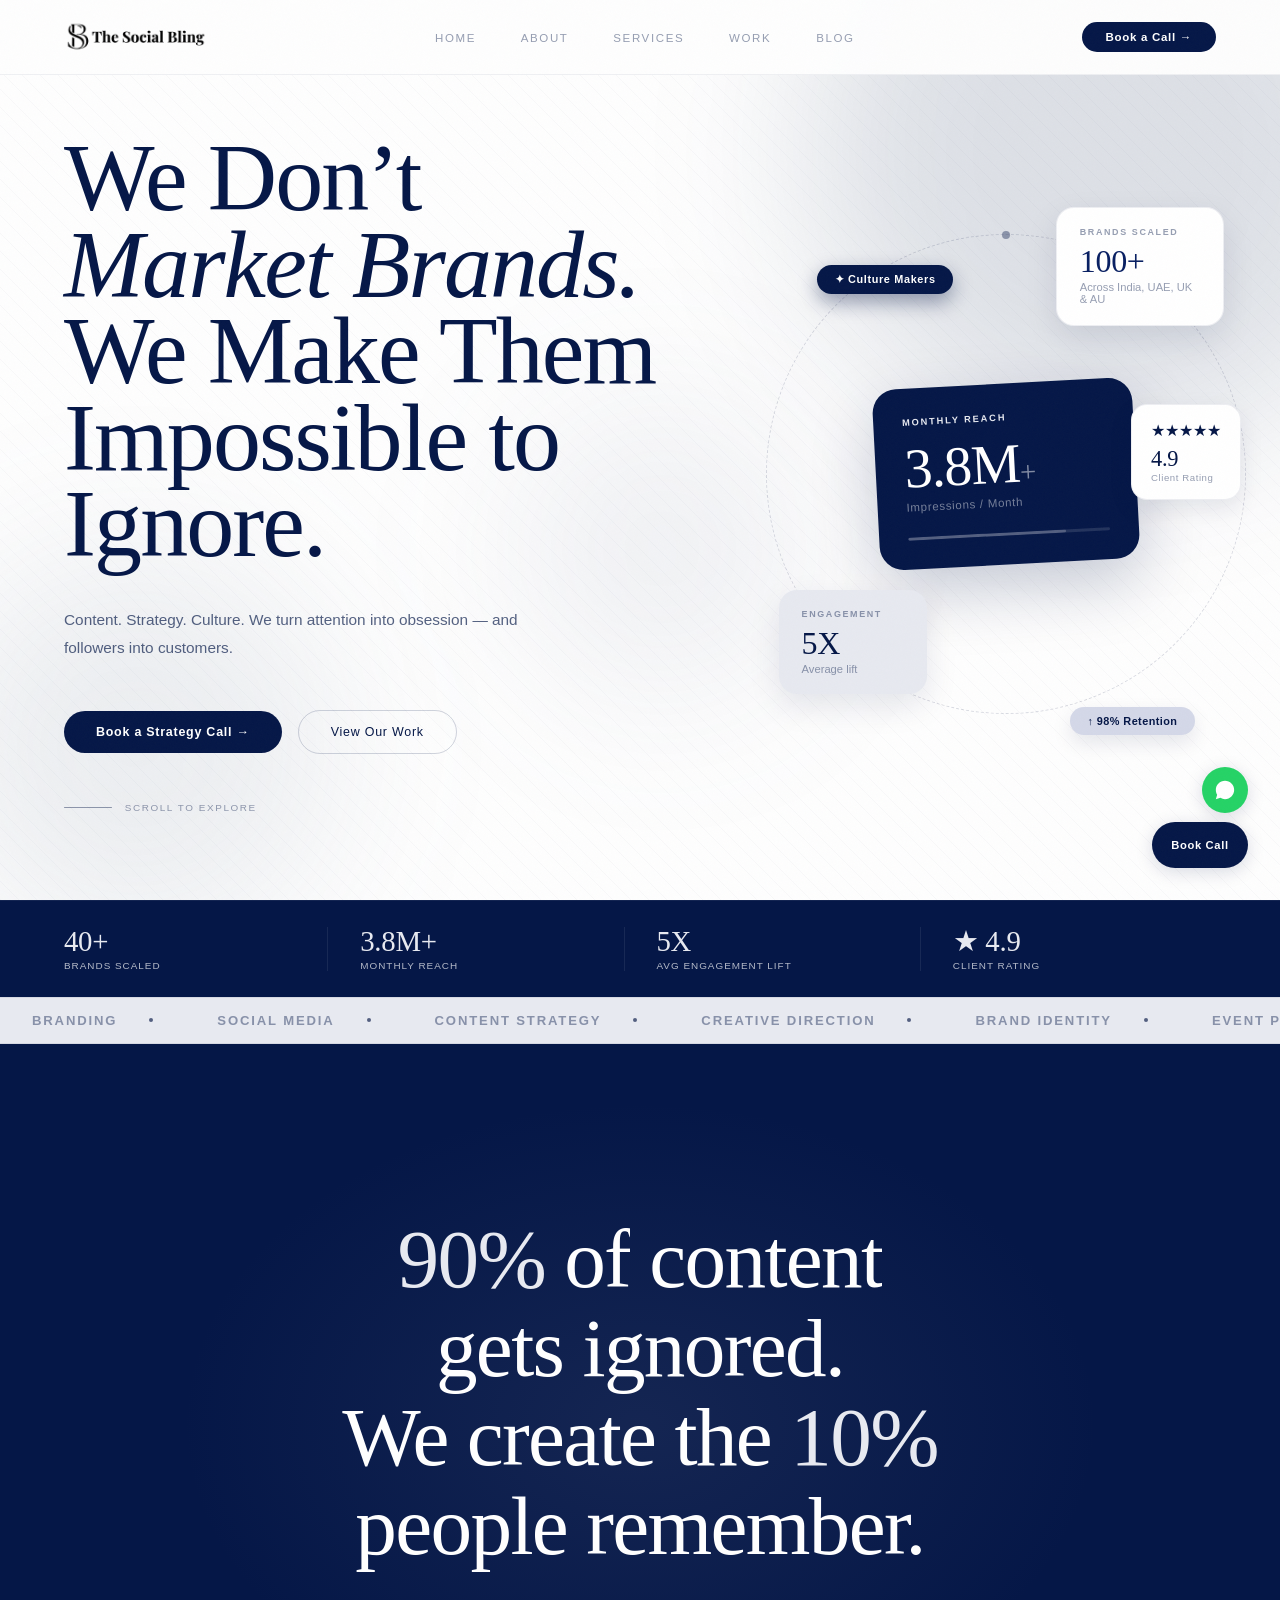
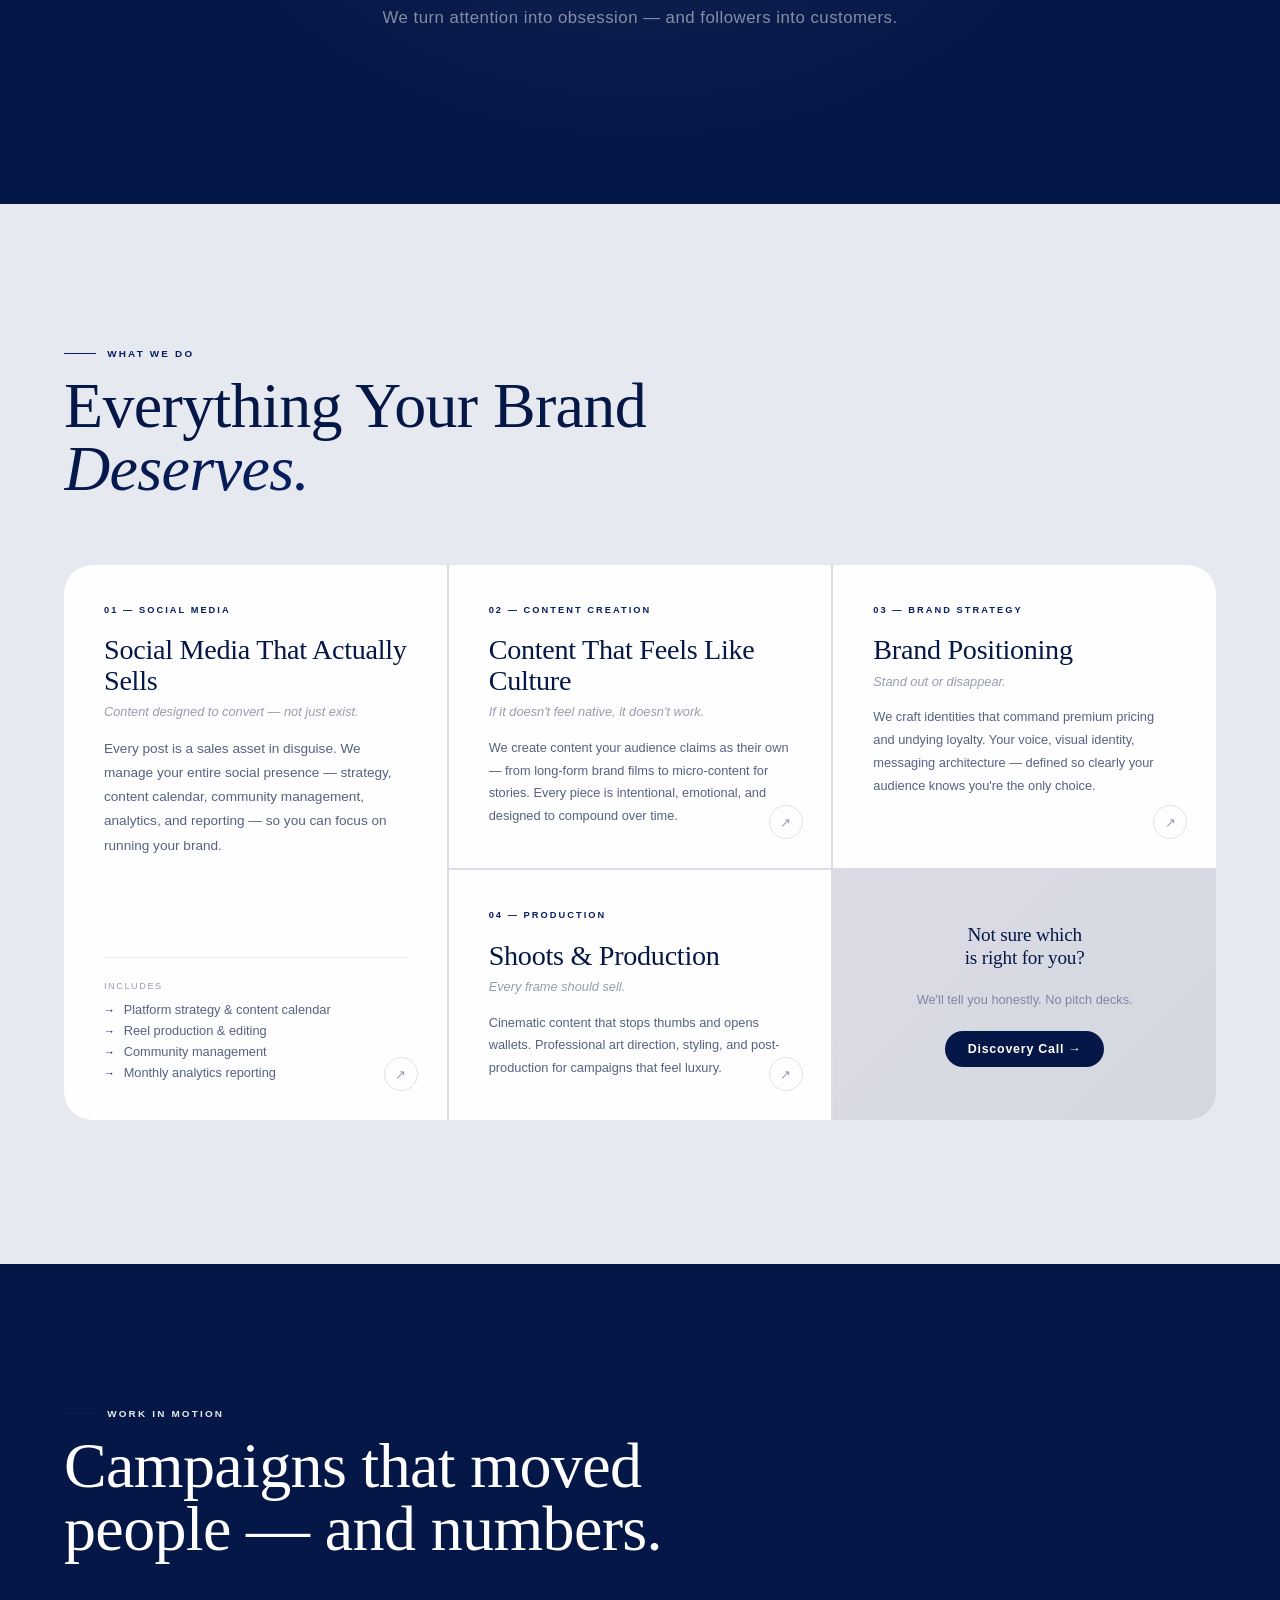
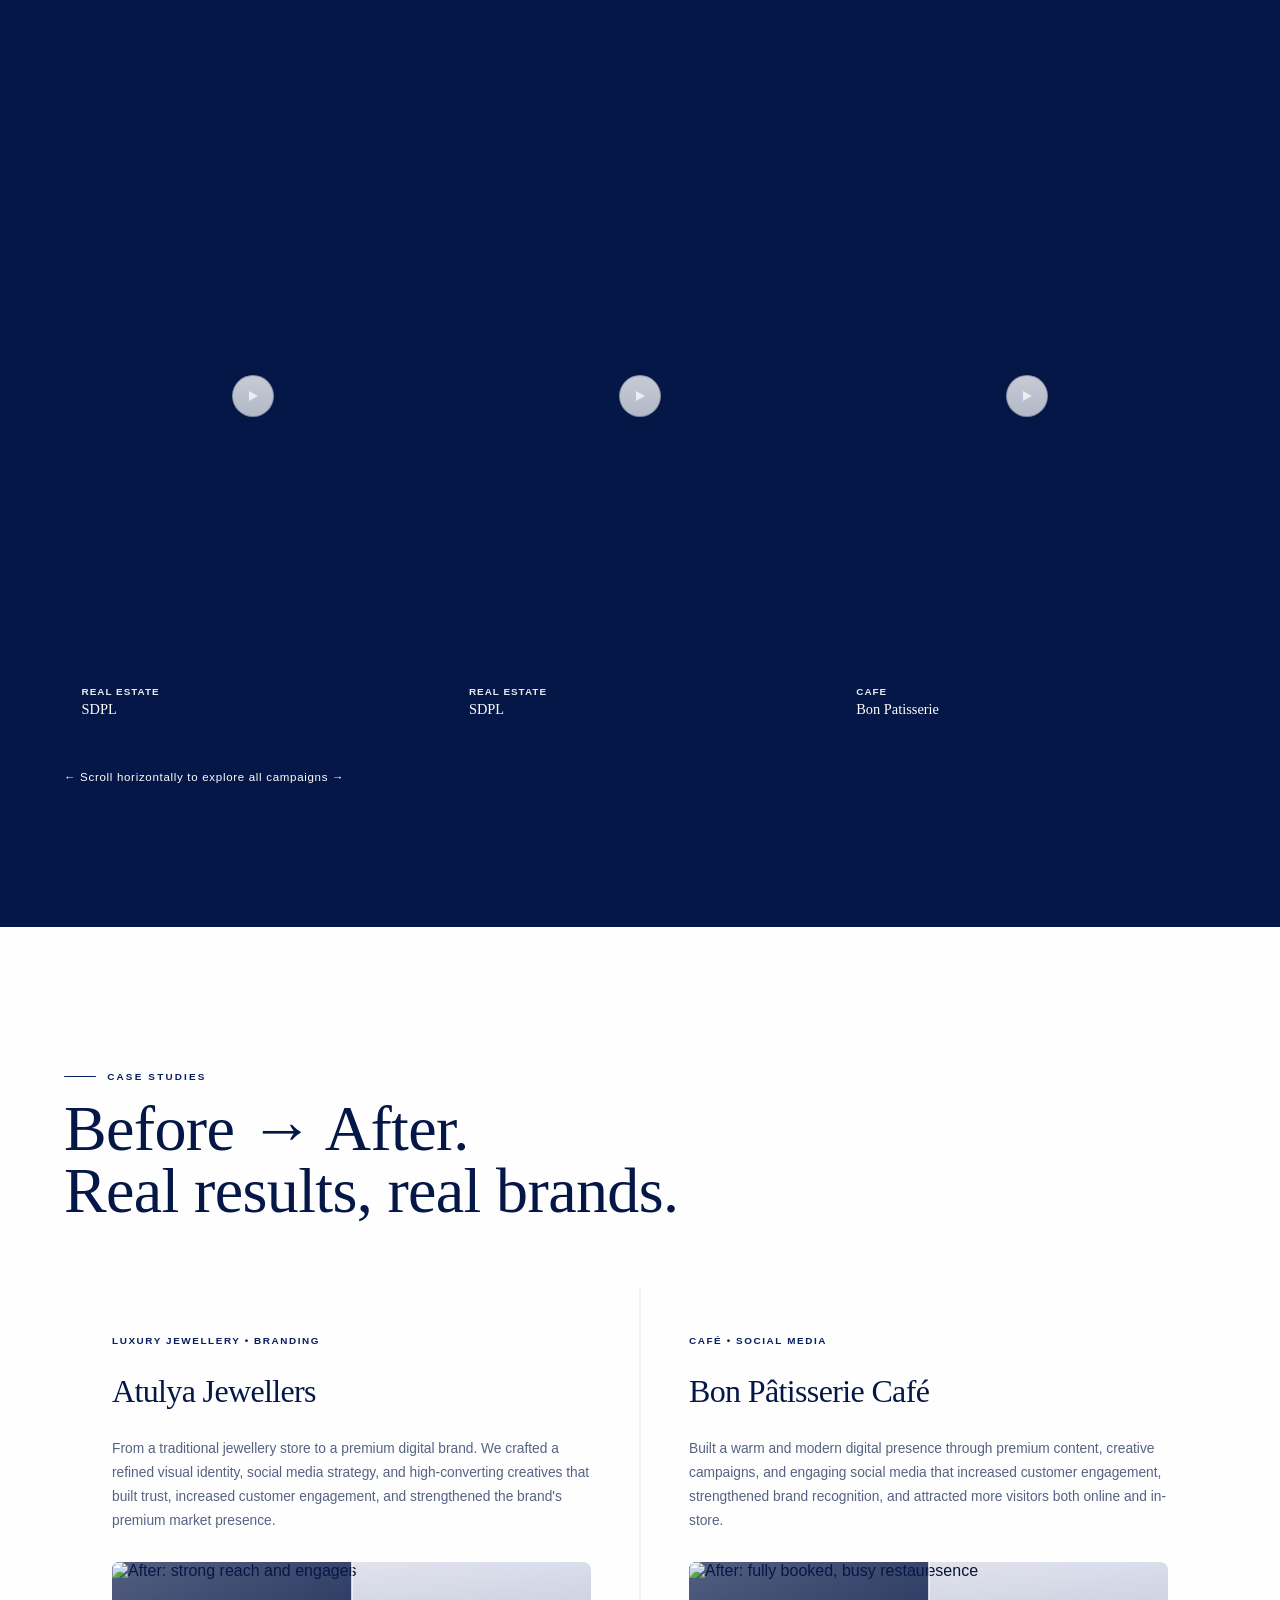
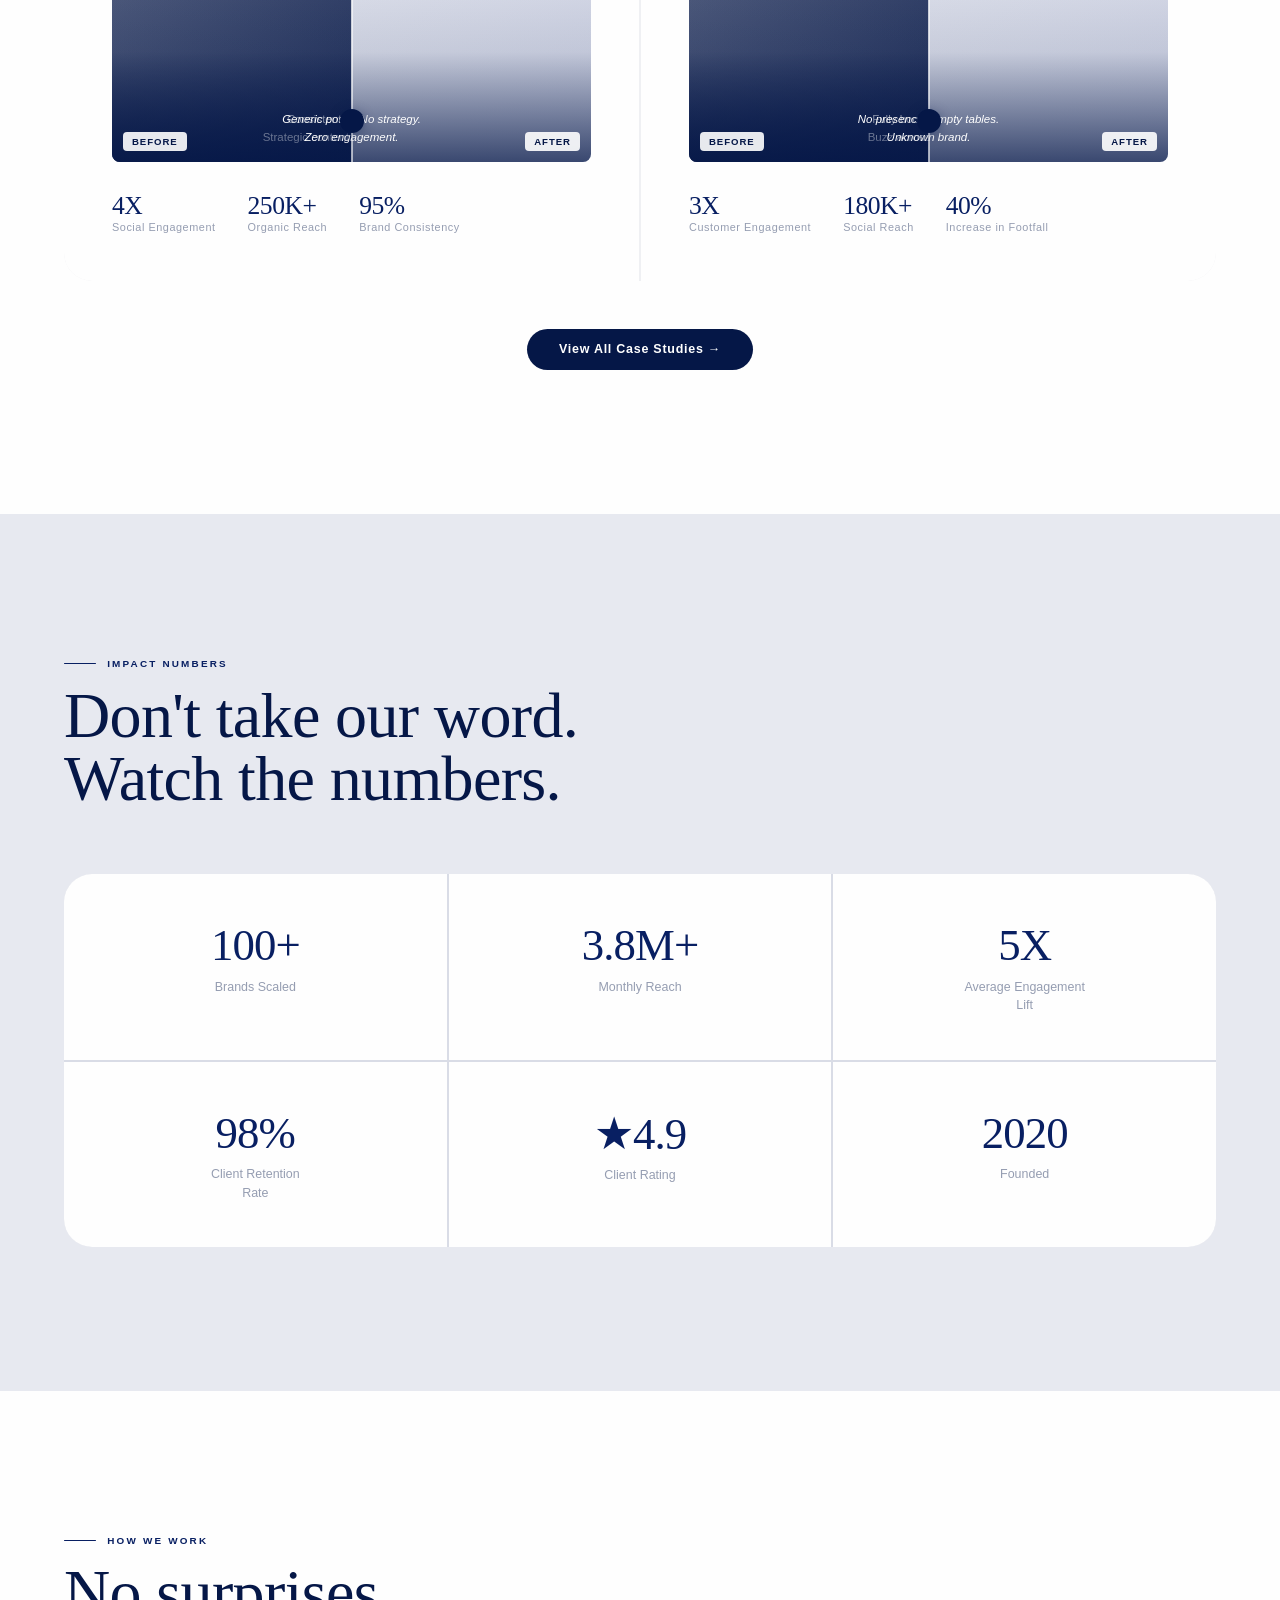
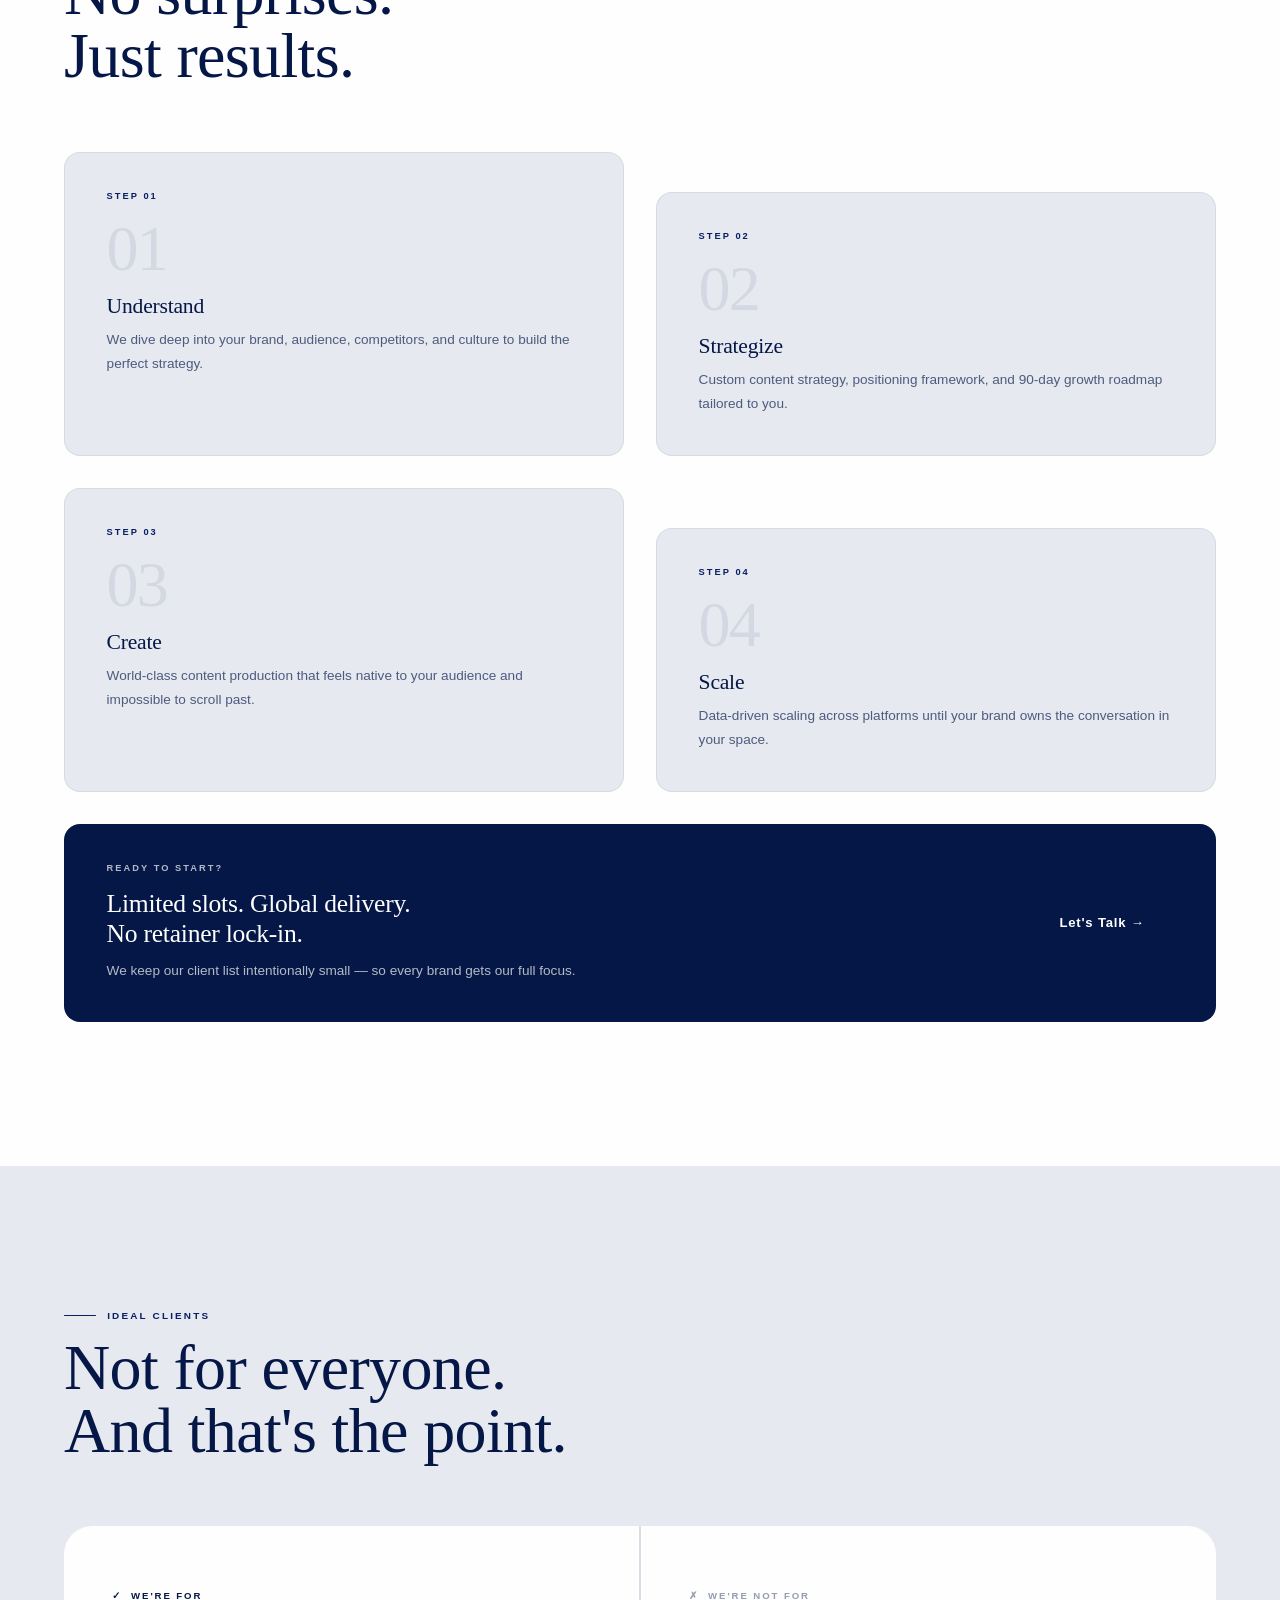
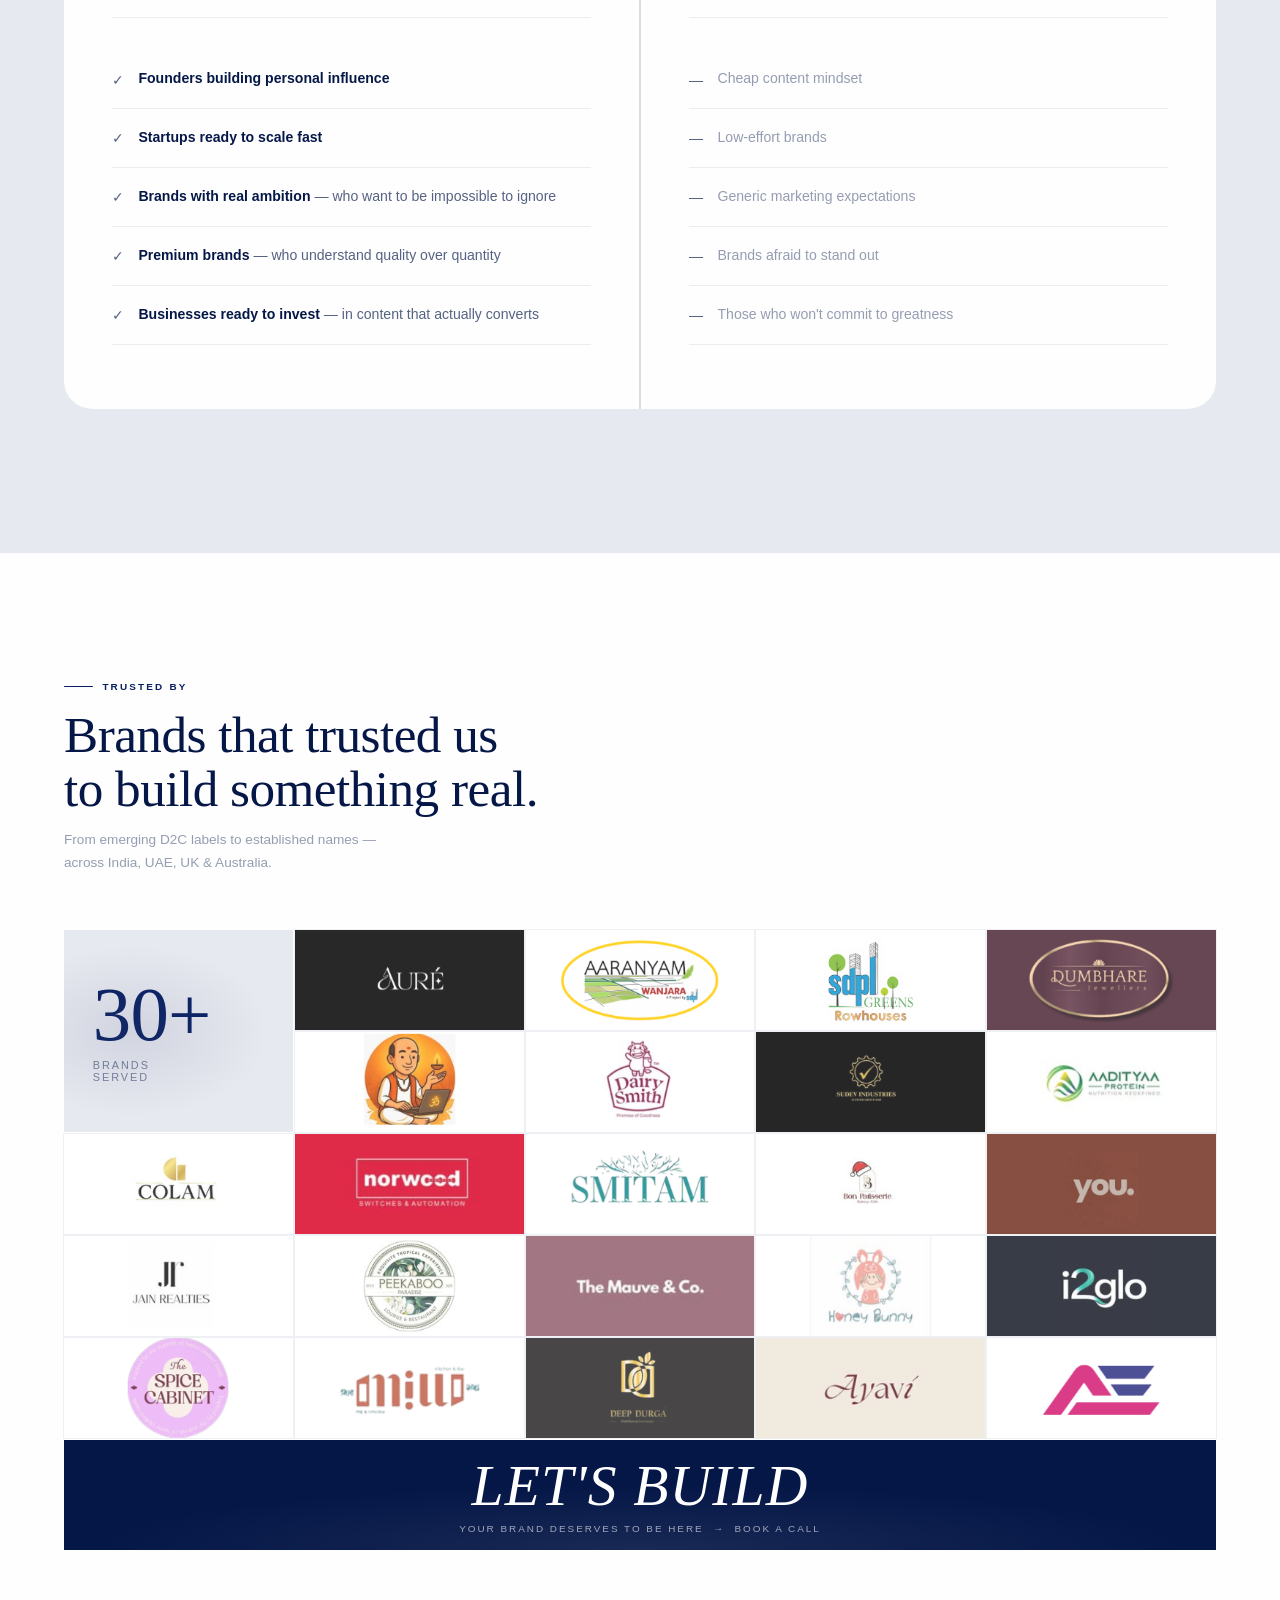
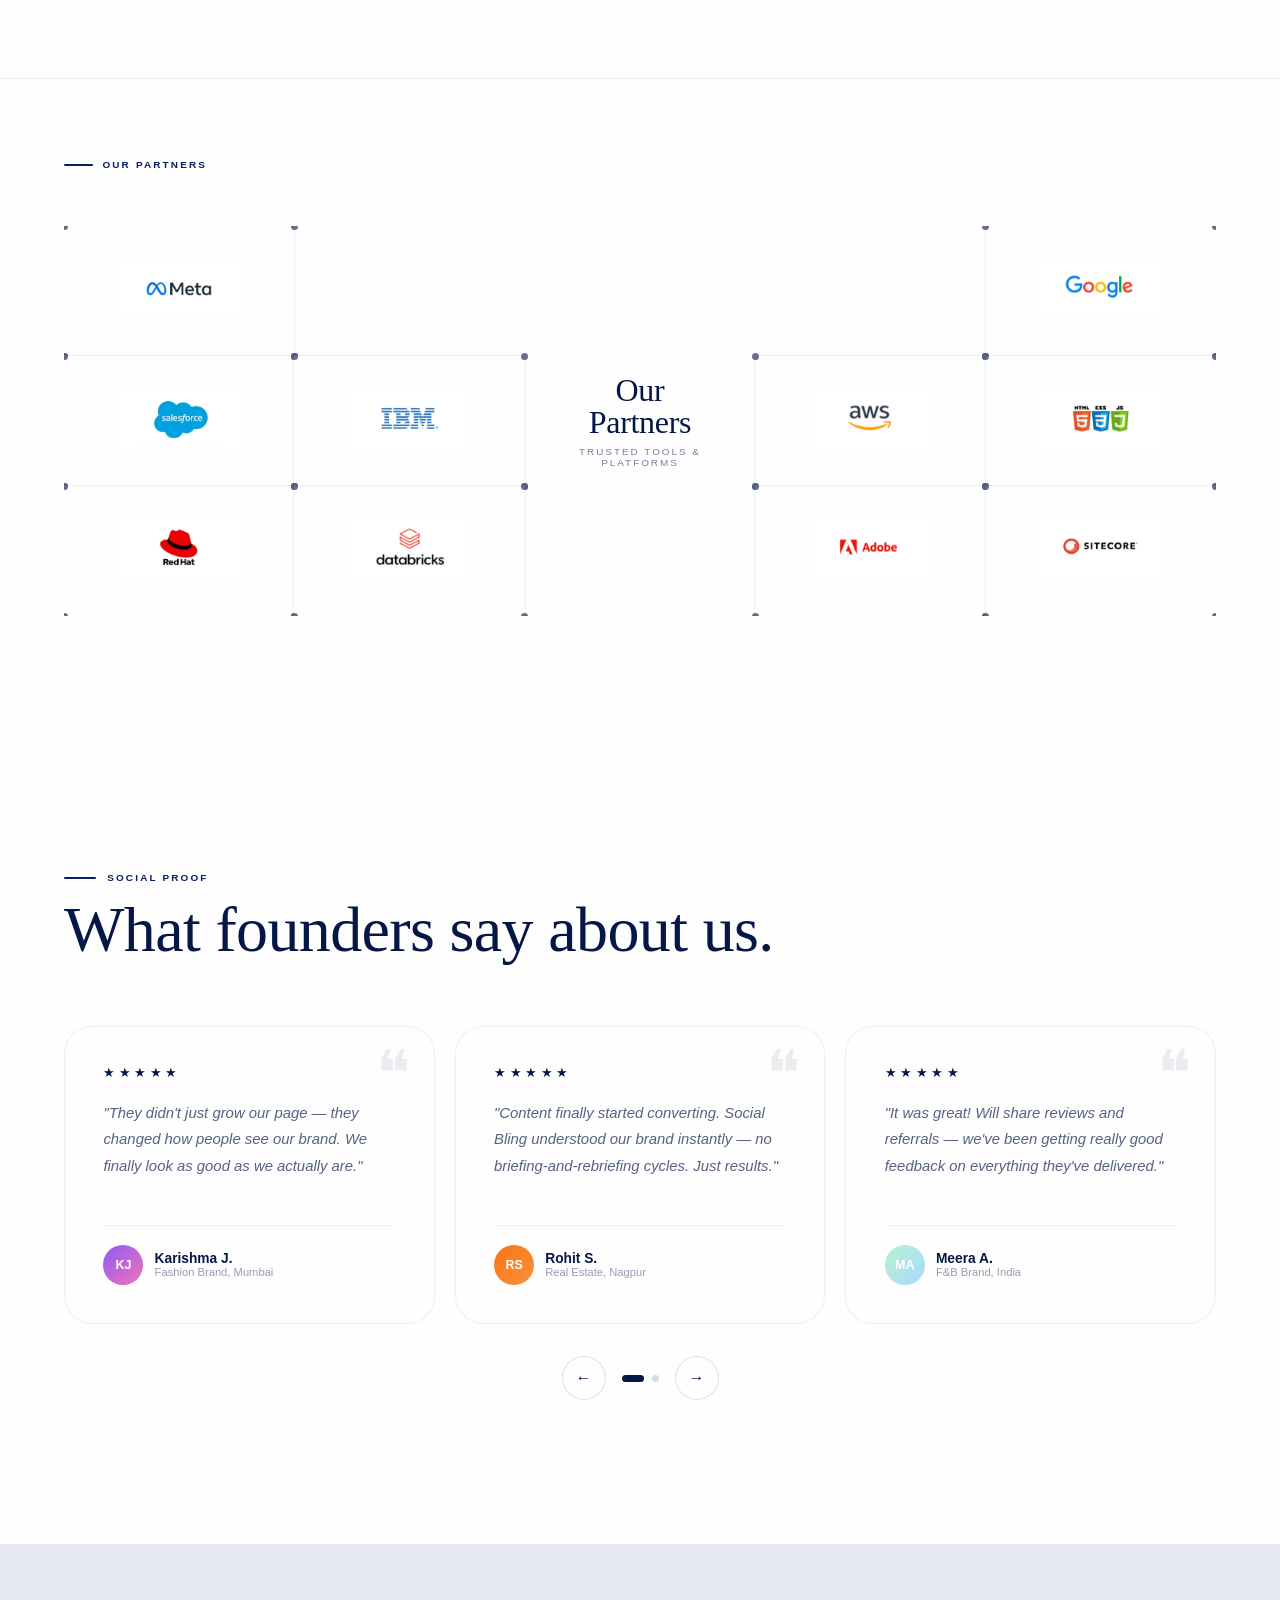
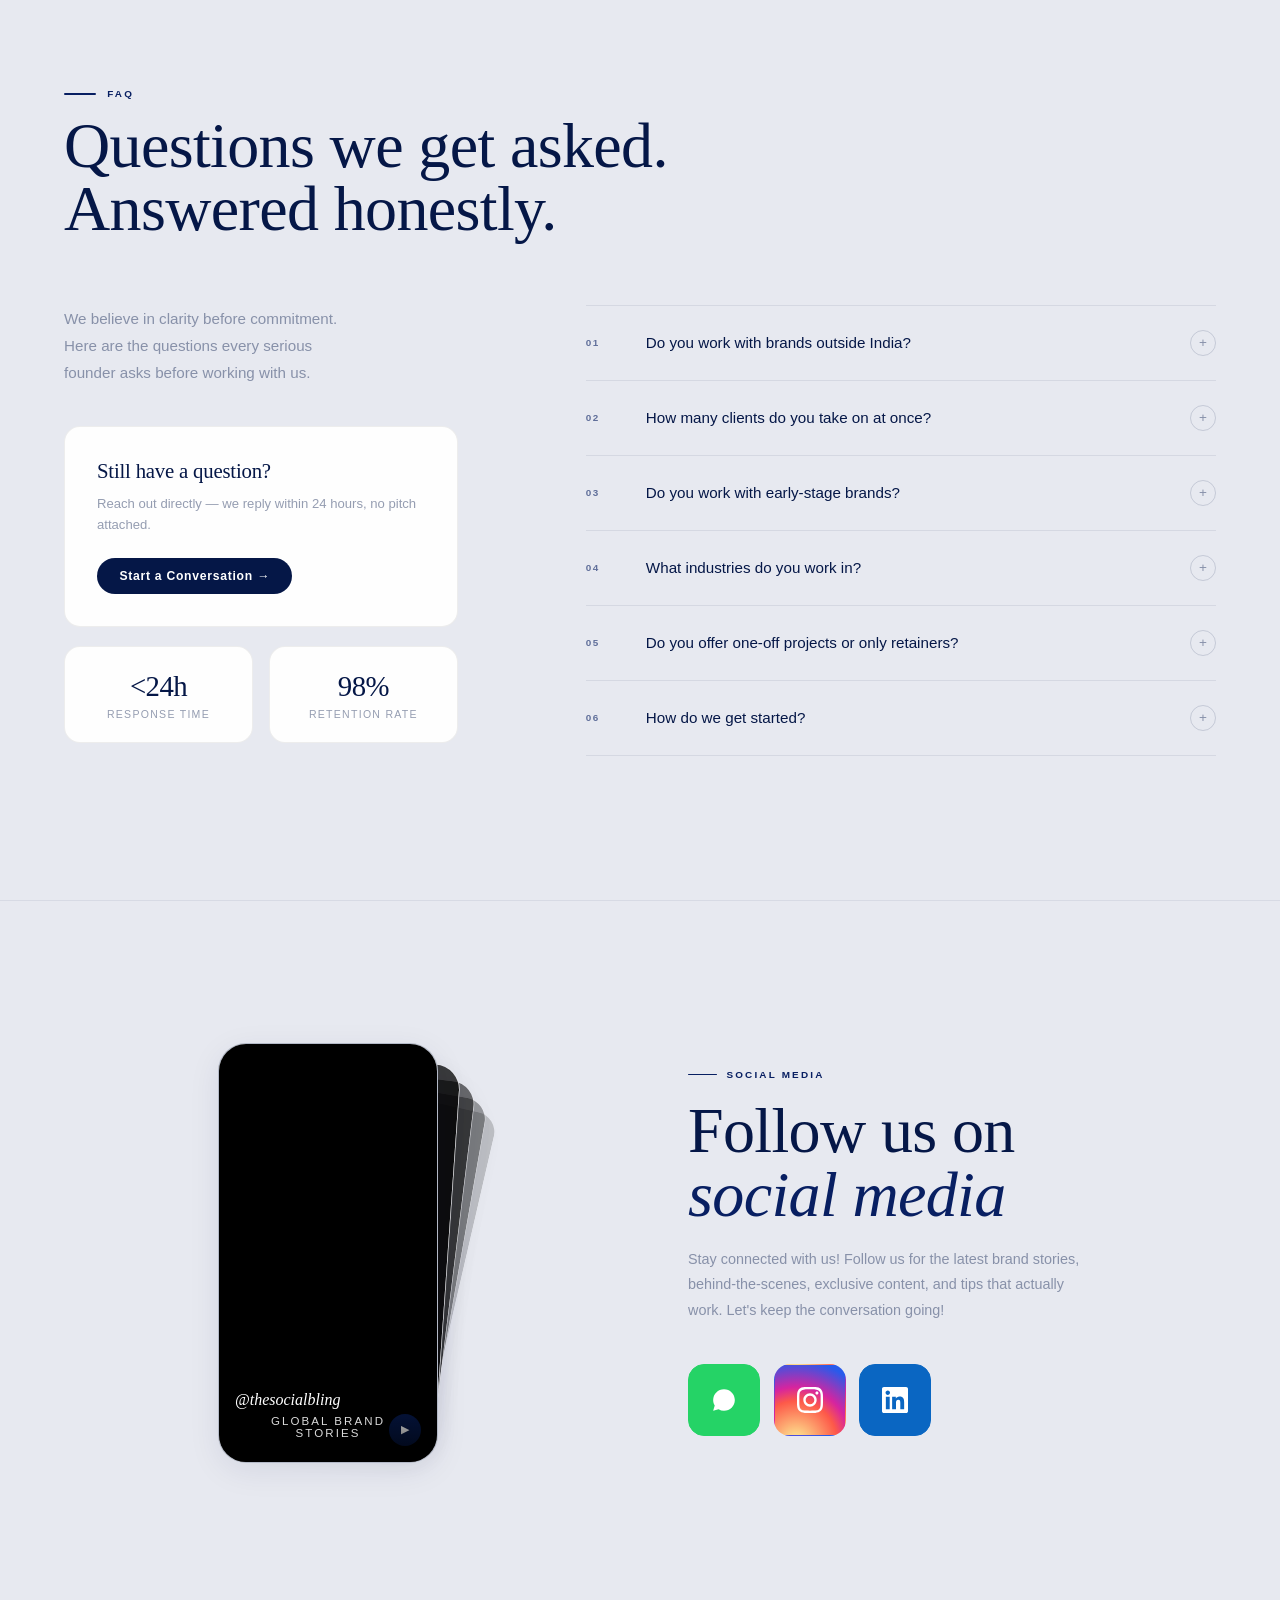
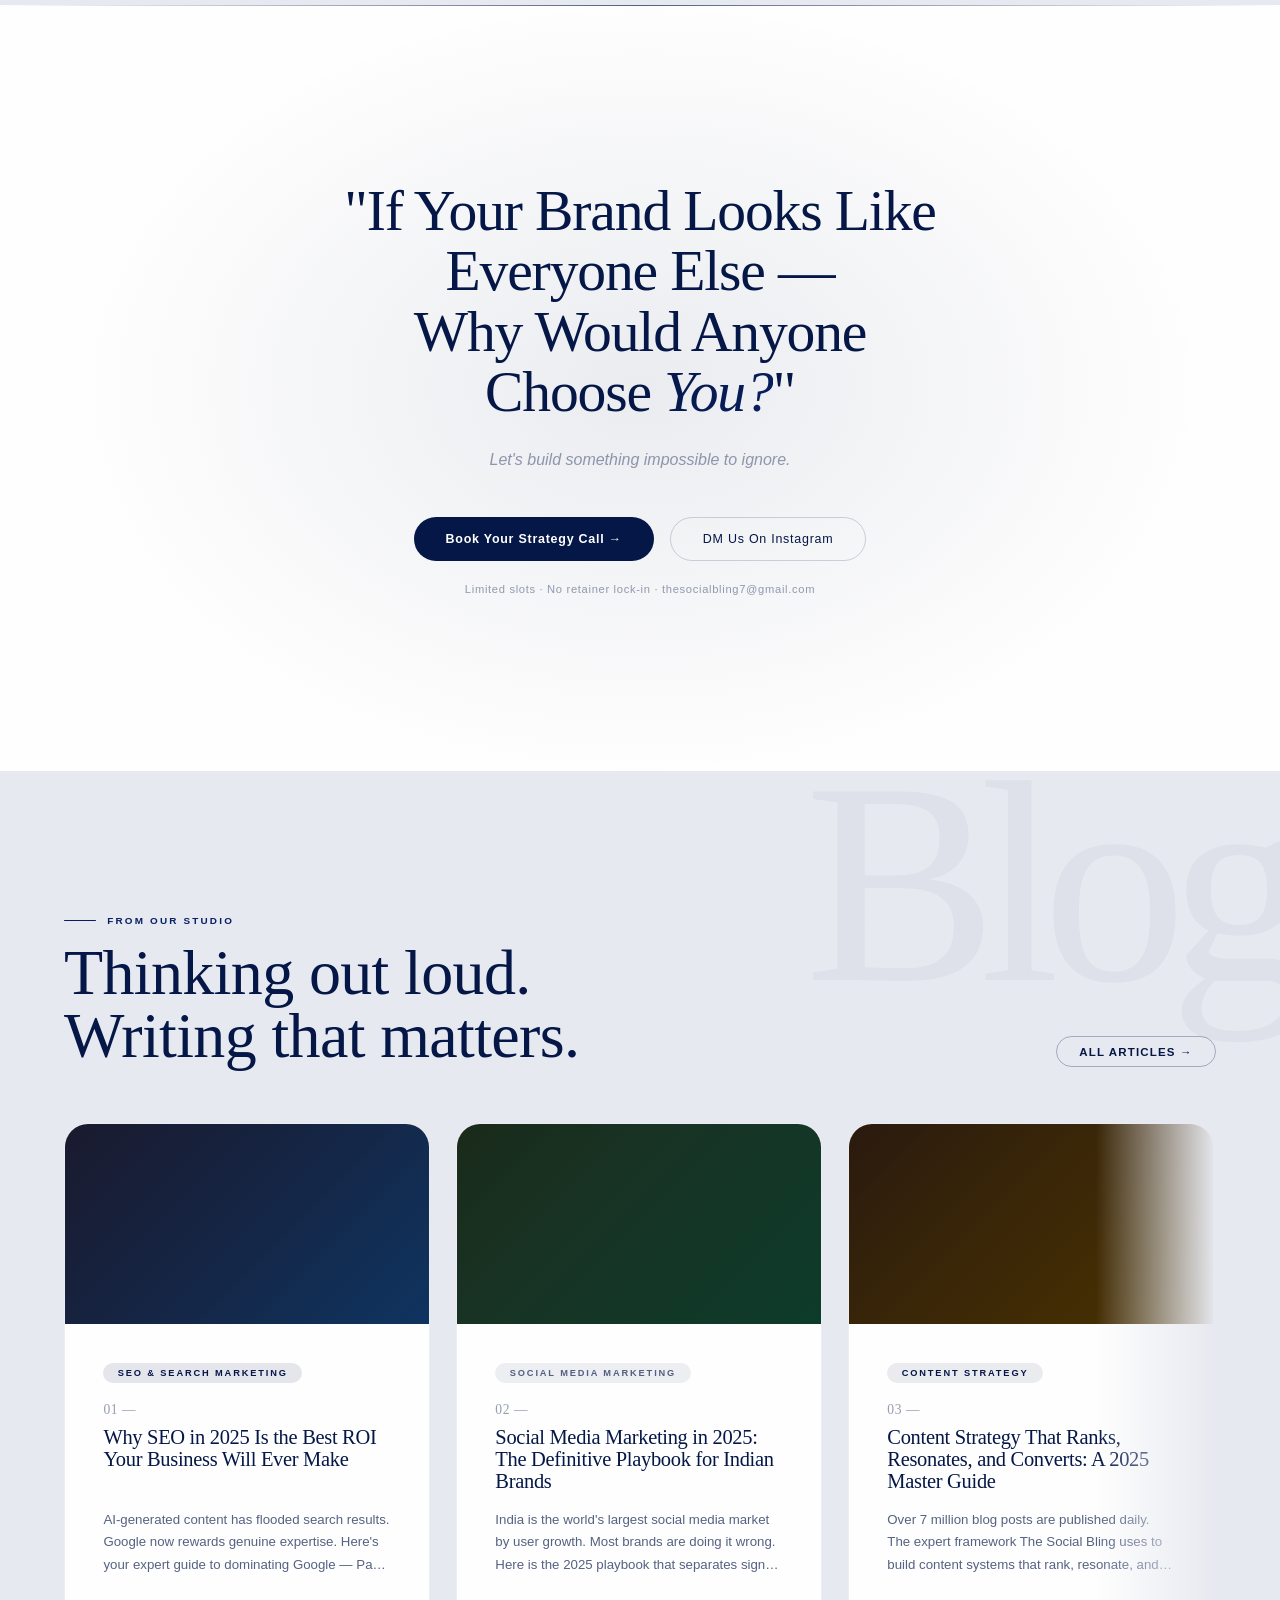
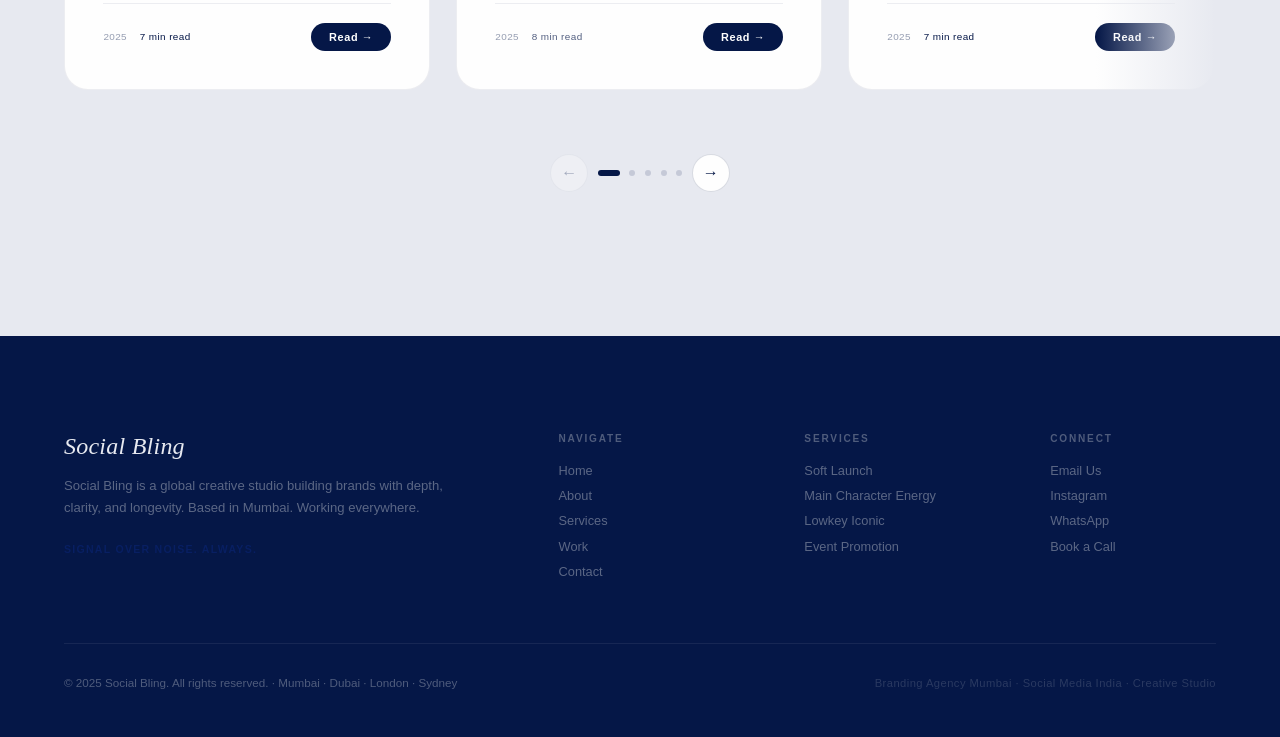
==== commit 6d8358a8: "Update index.html" ====
--- a/index.html
+++ b/index.html
@@ -192,7 +192,7 @@
           <!-- Stat card 1 -->
           <div class="hfc-stat1">
             <div class="hfc-s-tag">Brands Scaled</div>
-            <div class="hfc-s-val">40+</div>
+            <div class="hfc-s-val">100+</div>
             <div class="hfc-s-lbl">Across India, UAE, UK &amp; AU</div>
           </div>
 
@@ -518,7 +518,7 @@
       <h2 class="sh rv">Don't take our word.<br>Watch the numbers.</h2>
       <div class="proof-grid rv">
         <div class="pf">
-          <div class="pfn">40+</div>
+          <div class="pfn">100+</div>
           <div class="pfl">Brands Scaled</div>
         </div>
         <div class="pf">
@@ -1285,4 +1285,4 @@
   <script src="js/index.js" defer></script>
 </body>
 
-</html>+</html>
--- a/css/index.css
+++ b/css/index.css
@@ -0,0 +1,2353 @@
+
+
+/* ============================
+   INDEX PAGE STYLES
+   ============================ */
+
+
+*,*::before,*::after{box-sizing:border-box;margin:0;padding:0}
+:root{
+  /* ── NEW DESIGN SYSTEM ── */
+  --bg:#FEFEFE;--bg2:#E7E9F0;--bg3:#d4d8e8;
+  --w:#051747;--w2:rgba(5,23,71,0.68);--w3:rgba(5,23,71,0.42);--w4:rgba(5,23,71,0.09);
+  /* accent: navy + slate blue */
+  --pu:#051747;--pu2:#535F80;--pu3:rgba(5,23,71,0.18);
+  --pk:#E7E9F0;--lm:#535F80;--or:#051747;--bl:#535F80;
+  --gr:linear-gradient(135deg,#051747,#081F62);
+  --gr2:linear-gradient(135deg,#051747,#535F80);
+  --gr3:linear-gradient(135deg,#535F80,#081F62);
+  --fh:'DM Serif Display',serif;--fb:'DM Sans',sans-serif;--ft:'Sora',sans-serif;
+  --ez:cubic-bezier(.25,.46,.45,.94);
+  /* palette — navy professional */
+  --lavender:#E7E9F0;--sky:#535F80;--mint:#d4d8e8;--peach:#E7E9F0;--pink:#E7E9F0;
+  --cream:#FEFEFE;--sage:#535F80;--terra:#051747;--terra-dark:#081F62;--sand:#E7E9F0;
+  /* radii */
+  --r-sm:8px;--r-md:16px;--r-lg:28px;--r-xl:40px;
+}
+html{scroll-behavior:smooth}
+body{background:var(--bg);background-image:radial-gradient(ellipse 90% 50% at 50% -5%,rgba(5,23,71,.06)0%,transparent 60%);color:var(--w);font-family:var(--fb);overflow-x:hidden;cursor:auto}
+
+
+/* LOADER */
+#loader{position:fixed;inset:0;z-index:9900;background:var(--bg);display:flex;align-items:center;justify-content:center;flex-direction:column;gap:1.5rem;transition:opacity .6s}
+#loader.hide{opacity:0;pointer-events:none}
+.ld-logo{font-family:var(--fh);font-size:2.8rem;font-weight:400;letter-spacing:.01em;color:#051747;animation:fd .6s .2s both}
+.ld-bar{width:160px;height:2px;background:var(--w4);overflow:hidden;border-radius:2px}
+.ld-prog{height:100%;background:linear-gradient(135deg,#051747,#535F80);width:0;animation:prog 2s var(--ez) .4s forwards;border-radius:2px}
+@keyframes fd{from{opacity:0;transform:translateY(12px)}to{opacity:1;transform:translateY(0)}}
+@keyframes prog{to{width:100%}}
+
+/* NAV */
+nav{position:fixed;top:0;left:0;right:0;z-index:800;padding:1.2rem var(--site-pad);display:flex;align-items:center;justify-content:space-between;transition:background .4s,backdrop-filter .4s;background:rgba(254,254,254,.95);backdrop-filter:blur(20px);border-bottom:1px solid rgba(5,23,71,.06)}
+nav.sc{background:rgba(254,254,254,.98);backdrop-filter:blur(24px);border-bottom:1px solid rgba(5,23,71,.08)}
+.nl{font-family:var(--fh);font-size:1.45rem;font-weight:400;letter-spacing:.01em;color:var(--terra-dark);text-decoration:none;font-style:italic}
+.nav-links{display:flex;gap:2.8rem;list-style:none}
+.nav-links a{font-size:.72rem;letter-spacing:.14em;text-transform:uppercase;color:var(--w3);text-decoration:none;transition:color .2s;font-weight:500;font-family:var(--ft)}
+.nav-links a:hover{color:var(--w)}
+.nb{font-size:.72rem;font-weight:600;padding:.55rem 1.5rem;background:#051747;color:#ffffff;border:none;border-radius:100px;text-decoration:none;letter-spacing:.06em;transition:all .25s;font-family:var(--ft)}
+.nb:hover{background:#535F80;color:#ffffff;transform:translateY(-1px)}
+
+/* PAGE SYSTEM */
+.pg{display:none}.pg.on{display:block}
+
+/* SECTION LABELS */
+.slbl{font-size:.62rem;letter-spacing:.22em;text-transform:uppercase;color:var(--terra-dark);font-weight:600;display:flex;align-items:center;gap:.7rem;margin-bottom:1rem;font-family:var(--ft)}
+.slbl::before{content:'';width:2rem;height:1.5px;background:var(--terra-dark);border-radius:2px}
+.sh{font-family:var(--fh);font-size:clamp(2.8rem,5vw,5.5rem);font-weight:400;line-height:.98;letter-spacing:-.01em;margin-bottom:4rem}
+
+/* BUTTONS */
+.bp{display:inline-flex;align-items:center;gap:.5rem;padding:.85rem 2rem;background:#051747;color:#ffffff;border:none;border-radius:100px;font-family:var(--ft);font-size:.78rem;font-weight:600;text-decoration:none;transition:all .28s;letter-spacing:.06em}
+.bp:hover{background:#535F80;color:#ffffff;transform:translateY(-2px);box-shadow:0 8px 24px rgba(5,23,71,.2)}
+.bg{display:inline-flex;align-items:center;gap:.5rem;padding:.85rem 2rem;background:transparent;color:var(--w);border:1.5px solid rgba(5,23,71,.18);border-radius:100px;font-family:var(--ft);font-size:.78rem;text-decoration:none;transition:all .28s;letter-spacing:.06em;font-weight:500}
+.bg:hover{border-color:#051747;color:#051747;transform:translateY(-2px)}
+
+/* ══ GLOBAL MARGIN SYSTEM — Nav logo se CTA tak same width ══ */
+:root{--site-pad:4rem}
+.hero-con{padding-left:var(--site-pad);padding-right:var(--site-pad)}
+@media(max-width:900px){
+  :root{--site-pad:1.5rem}
+}
+
+/* ══ HERO — Funky Creative Layout ══ */
+#hero{min-height:100vh;position:relative;overflow:hidden;background:var(--bg);display:grid;grid-template-rows:1fr;align-items:stretch}
+
+/* Animated background blobs */
+.hero-blob{position:absolute;border-radius:50%;filter:blur(80px);pointer-events:none;z-index:0}
+.hero-blob-1{width:600px;height:600px;background:rgba(5,23,71,.13);top:-15%;right:-10%;animation:blob-drift 8s ease-in-out infinite alternate}
+.hero-blob-2{width:400px;height:400px;background:rgba(83,95,128,.1);bottom:5%;left:-5%;animation:blob-drift 6s ease-in-out 2s infinite alternate}
+.hero-blob-3{width:300px;height:300px;background:rgba(83,95,128,.08);top:40%;left:40%;animation:blob-drift 10s ease-in-out 1s infinite alternate}
+@keyframes blob-drift{from{transform:translate(0,0) scale(1)}to{transform:translate(30px,20px) scale(1.08)}}
+
+/* Diagonal stripe texture */
+.hero-stripes{position:absolute;inset:0;z-index:0;opacity:.025;background-image:repeating-linear-gradient(45deg,var(--w) 0,var(--w) 1px,transparent 0,transparent 50%);background-size:18px 18px}
+
+/* Main content grid */
+.hero-inner{position:relative;z-index:2;display:grid;grid-template-columns:1fr 420px;gap:3rem;align-items:center;min-height:100vh;padding-top:8rem;padding-bottom:5rem;padding-left:var(--site-pad);padding-right:var(--site-pad)}
+
+/* LEFT: text content */
+.hero-left{overflow:visible;min-width:0}
+.hero-chip{
+  display:inline-flex;
+  align-items:center;
+  gap:.6rem;
+  background:#051747;
+  color:#ffffff;
+  border-radius:100px;
+  padding:.48rem 1.3rem .48rem .7rem;
+  font-size:.7rem;
+  letter-spacing:.05em;
+  text-transform:uppercase;
+  font-weight:700;
+  margin-bottom:2.4rem;
+  animation:fu .6s .2s both;
+  font-family:var(--ft);
+  box-shadow:0 6px 20px rgba(83,95,128,.4);
+  white-space:nowrap;
+  width:fit-content;
+  max-width:100%;
+  overflow:visible;
+  position:relative;
+  z-index:3;
+}
+.hero-chip span{
+  width:8px;
+  height:8px;
+  border-radius:50%;
+  background:rgba(255,255,255,.9);
+  animation:pulse 2s infinite;
+  flex-shrink:0;
+  display:inline-block;
+}
+.hero-chip-txt{color:#fff !important;font-weight:700;letter-spacing:.05em;opacity:1;visibility:visible}
+@keyframes pulse{0%,100%{opacity:.6;transform:scale(1)}50%{opacity:1;transform:scale(1.4)}}
+
+.hero-h1{font-family:var(--fh);font-size:clamp(3.6rem,7.5vw,8.5rem);font-weight:400;line-height:.9;letter-spacing:-.02em;margin-bottom:2.4rem;animation:fu .8s .45s both}
+.hero-h1 .line-plain{display:block;color:var(--w)}
+.hero-h1 .line-italic{display:block;font-style:italic;color:var(--terra);position:relative}
+/* Underline scribble on italic line */
+.hero-h1 .line-italic::after{display:none}
+.hero-h1 .line-outline{display:block;color:transparent;-webkit-text-stroke:1.5px var(--w);letter-spacing:-.02em}
+
+.hero-sub{font-size:clamp(.9rem,1.2vw,1rem);color:var(--w2);max-width:480px;line-height:1.84;margin-bottom:3rem;animation:fu .7s .6s both;font-weight:300}
+.hero-ctas{display:flex;gap:1rem;animation:fu .7s .75s both;flex-wrap:wrap;align-items:center}
+
+/* Scroll indicator */
+.hero-scroll{display:flex;align-items:center;gap:.8rem;margin-top:3rem;animation:fu .6s 1s both}
+.hero-scroll-line{width:3rem;height:1px;background:var(--w3);overflow:hidden;position:relative;border-radius:1px}
+.hero-scroll-line::after{content:'';position:absolute;top:0;left:-100%;width:100%;height:100%;background:#535F80;animation:sw 2.4s ease-in-out infinite}
+@keyframes sw{0%{left:-100%}50%,100%{left:100%}}
+.hero-scroll-txt{font-size:.62rem;letter-spacing:.16em;text-transform:uppercase;color:var(--w3);font-family:var(--ft)}
+
+/* RIGHT: Floating cards composition */
+.hero-right{position:relative;height:580px;animation:fu .9s .5s both}
+
+/* Big feature card */
+.hfc-main{position:absolute;top:50%;left:50%;transform:translate(-50%,-50%) rotate(-3deg);width:260px;background:var(--w);border-radius:24px;padding:1.8rem;box-shadow:0 24px 64px rgba(5,23,71,.22);z-index:4;animation:float-main 5s ease-in-out infinite}
+@keyframes float-main{0%,100%{transform:translate(-50%,-50%) rotate(-3deg) translateY(0)}50%{transform:translate(-50%,-50%) rotate(-3deg) translateY(-12px)}}
+.hfc-main-label{font-size:.58rem;letter-spacing:.2em;text-transform:uppercase;color:#E7E9F0;font-weight:700;margin-bottom:1rem;font-family:var(--ft)}
+.hfc-main-num{font-family:var(--fh);font-size:3.5rem;font-weight:400;color:#ffffff;line-height:.9;letter-spacing:-.02em}
+.hfc-main-unit{font-size:.72rem;color:rgba(255,255,255,.45);letter-spacing:.06em;margin-top:.5rem;font-family:var(--ft)}
+.hfc-main-bar{height:3px;background:rgba(255,255,255,.12);border-radius:2px;margin-top:1.5rem;overflow:hidden}
+.hfc-main-fill{height:100%;background:#535F80;border-radius:2px;animation:fill-bar 3s ease-out 1.5s both}
+@keyframes fill-bar{from{width:0}to{width:78%}}
+
+/* Stat card 1 — top right */
+.hfc-stat1{position:absolute;top:4%;right:-2%;width:168px;background:#fff;border:1.5px solid rgba(5,23,71,.07);border-radius:18px;padding:1.2rem 1.4rem;box-shadow:0 12px 32px rgba(5,23,71,.1);z-index:5;animation:float-s1 6s ease-in-out 1s infinite}
+@keyframes float-s1{0%,100%{transform:rotate(4deg) translateY(0)}50%{transform:rotate(4deg) translateY(-8px)}}
+.hfc-s-tag{font-size:.56rem;letter-spacing:.18em;text-transform:uppercase;color:var(--w3);font-weight:600;margin-bottom:.5rem;font-family:var(--ft)}
+.hfc-s-val{font-family:var(--fh);font-size:2rem;font-weight:400;color:var(--terra-dark);line-height:1;letter-spacing:-.01em}
+.hfc-s-lbl{font-size:.7rem;color:var(--w3);margin-top:.25rem;font-weight:300}
+
+/* Stat card 2 — bottom left */
+.hfc-stat2{position:absolute;bottom:12%;left:-4%;width:148px;background:#E7E9F0;border-radius:18px;padding:1.2rem 1.4rem;box-shadow:0 12px 32px rgba(5,23,71,.1);z-index:5;animation:float-s2 7s ease-in-out .5s infinite}
+@keyframes float-s2{0%,100%{transform:rotate(-5deg) translateY(0)}50%{transform:rotate(-5deg) translateY(10px)}}
+
+/* Pill tag floating */
+.hfc-pill1{position:absolute;top:14%;left:5%;background:#051747;color:#ffffff;border-radius:100px;padding:.5rem 1.1rem;font-family:var(--ft);font-size:.68rem;font-weight:600;letter-spacing:.06em;z-index:6;white-space:nowrap;box-shadow:0 8px 20px rgba(5,23,71,.4);animation:float-p1 4s ease-in-out .8s infinite}
+@keyframes float-p1{0%,100%{transform:rotate(-2deg) translateY(0)}50%{transform:rotate(-2deg) translateY(-6px)}}
+
+.hfc-pill2{position:absolute;bottom:5%;right:5%;background:var(--mint);color:var(--w);border-radius:100px;padding:.5rem 1.1rem;font-family:var(--ft);font-size:.68rem;font-weight:600;letter-spacing:.04em;z-index:6;white-space:nowrap;box-shadow:0 8px 20px rgba(5,23,71,.1);animation:float-p2 5s ease-in-out 1.5s infinite}
+@keyframes float-p2{0%,100%{transform:rotate(3deg) translateY(0)}50%{transform:rotate(3deg) translateY(8px)}}
+
+/* Star rating card */
+.hfc-rating{position:absolute;top:38%;right:-6%;background:#fff;border:1.5px solid rgba(5,23,71,.07);border-radius:16px;padding:1rem 1.2rem;z-index:6;box-shadow:0 8px 24px rgba(5,23,71,.09);animation:float-s1 8s ease-in-out 2s infinite}
+.hfc-stars{display:flex;gap:2px;margin-bottom:.35rem}
+.hfc-star{color:#535F80;font-size:.75rem}
+.hfc-rating-val{font-family:var(--fh);font-size:1.4rem;color:var(--w);font-weight:400;letter-spacing:-.01em}
+.hfc-rating-lbl{font-size:.6rem;color:var(--w3);letter-spacing:.06em;font-family:var(--ft)}
+
+/* Decorative orbit ring */
+.hero-orbit{position:absolute;top:50%;left:50%;transform:translate(-50%,-50%);width:480px;height:480px;border:1px dashed rgba(5,23,71,.15);border-radius:50%;z-index:1;animation:orbit-spin 30s linear infinite}
+@keyframes orbit-spin{to{transform:translate(-50%,-50%) rotate(360deg)}}
+.hero-orbit-dot{position:absolute;top:-4px;left:50%;width:8px;height:8px;border-radius:50%;background:#535F80;transform:translateX(-50%);opacity:.6}
+
+/* Remove old hero elements we replaced */
+.hero-sf,.hvw,.hero-ov,.hero-ov2,.hvc{display:none!important}
+
+/* Old hero-con now handled by hero-inner */
+.hero-con{display:none!important}
+
+/* Scroll indicator in new position */
+.hero-si{display:none!important}
+
+/* Stats strip at bottom */
+.hero-stats-strip{position:relative;z-index:2;background:var(--w);display:flex;padding:1.6rem var(--site-pad);gap:0;border-top:1px solid rgba(255,255,255,.06)}
+.hero-stat-item{flex:1;padding:0 2rem;border-right:1px solid rgba(255,255,255,.08)}
+.hero-stat-item:first-child{padding-left:0}
+.hero-stat-item:last-child{border-right:none}
+.hero-stat-n{font-family:var(--fh);font-size:1.8rem;font-weight:400;color:#E7E9F0;letter-spacing:-.01em;line-height:1}
+.hero-stat-l{font-size:.62rem;color:rgba(255,255,255,.7);letter-spacing:.1em;text-transform:uppercase;margin-top:.3rem;font-family:var(--ft)}
+
+/* Mobile hero */
+@media(max-width:900px){
+  .hero-inner{grid-template-columns:1fr;padding-top:6rem;padding-bottom:0;gap:0;min-height:auto}
+  .hero-right{height:340px;margin:0 calc(-1 * var(--site-pad));width:calc(100% + 2 * var(--site-pad))}
+  .hfc-main{width:200px}
+  .hfc-main-num{font-size:2.6rem}
+  .hero-orbit{width:320px;height:320px}
+  .hero-stats-strip{flex-wrap:wrap;gap:.5rem;padding:1.2rem var(--site-pad)}
+  .hero-stat-item{flex:1 1 40%;border-right:none;padding:0.5rem 0}
+}
+
+/* MARQUEE */
+.mq-wrap{border-top:1px solid rgba(5,23,71,.08);border-bottom:1px solid rgba(5,23,71,.08);overflow:hidden;padding:.95rem 0;background:var(--bg2)}
+.mq-inner{display:flex;white-space:nowrap;animation:mq 28s linear infinite}
+.mqi{font-family:var(--ft);font-size:.82rem;font-weight:700;letter-spacing:.14em;text-transform:uppercase;color:var(--w3);padding:0 2rem;display:flex;align-items:center;gap:2rem}
+.mqd{width:4px;height:4px;border-radius:50%;background:#535F80;flex-shrink:0}
+@keyframes mq{from{transform:translateX(0)}to{transform:translateX(-50%)}}
+
+/* SCROLL STOPPER */
+#sstop{padding:11rem var(--site-pad);text-align:center;position:relative;overflow:hidden;background:var(--w)}
+.sstop-bg{position:absolute;inset:0;background:radial-gradient(ellipse 55% 65% at 50% 50%,rgba(83,95,128,.2)0%,transparent 65%)}
+.sst-h{font-family:var(--fh);font-size:clamp(2.8rem,6.5vw,7.5rem);font-weight:400;line-height:.95;letter-spacing:-.02em;max-width:1100px;margin:0 auto;color:#FEFEFE}
+.sst-h .ac{color:#E7E9F0}
+.sw-mask{display:inline-block;overflow:hidden;vertical-align:top;padding-bottom:.12em}
+.sw{display:inline-block;transform:translateY(115%);opacity:0;transition:transform .65s cubic-bezier(.16,.84,.44,1),opacity .5s ease}
+.sw.vis{transform:translateY(0);opacity:1}
+.sst-sub{margin-top:2rem;font-size:1.05rem;color:rgba(255,255,255,.5);letter-spacing:.03em;font-weight:300}
+
+/* ANIMATIONS */
+@keyframes fu{from{opacity:0;transform:translateY(26px)}to{opacity:1;transform:translateY(0)}}
+.rv{opacity:0;transform:translateY(28px);transition:opacity .7s var(--ez),transform .7s var(--ez)}
+.rv.vis{opacity:1;transform:translateY(0)}
+.pg-content{display:block!important}
+
+
+
+/* ══ BENTO SERVICES ══ */
+#svc{padding:9rem var(--site-pad);background:var(--bg2)}
+.bento{display:grid;grid-template-columns:repeat(12,1fr);grid-template-rows:auto;gap:2px;background:rgba(5,23,71,.06);margin-top:0;border-radius:var(--r-lg);overflow:hidden}
+.bc{background:var(--cream);position:relative;overflow:hidden;transition:background .35s;box-shadow:none}
+.bc:hover{background:#fff}
+.bc::before{content:'';position:absolute;inset:0;opacity:0;transition:opacity .4s}
+.bc:hover::before{opacity:1}
+.bc-1{grid-column:1/5;grid-row:1/3;min-height:440px}
+.bc-2{grid-column:5/9;grid-row:1/2;min-height:210px}
+.bc-3{grid-column:9/13;grid-row:1/2;min-height:210px}
+.bc-4{grid-column:5/9;grid-row:2/3;min-height:210px}
+.bc-5{grid-column:9/13;grid-row:2/3;min-height:210px}
+.bc-1::before{background:radial-gradient(ellipse at 0 100%,rgba(5,23,71,.06)0%,transparent 55%)}
+.bc-2::before{background:radial-gradient(ellipse at 100% 0,rgba(83,95,128,.08)0%,transparent 55%)}
+.bc-3::before{background:radial-gradient(ellipse at 100% 0,rgba(83,95,128,.1)0%,transparent 55%)}
+.bc-4::before{background:radial-gradient(ellipse at 0 100%,rgba(5,23,71,.07)0%,transparent 55%)}
+.bc-5::before{background:radial-gradient(ellipse at 100% 100%,rgba(5,23,71,.1)0%,transparent 55%)}
+.bc-in{position:relative;z-index:1;padding:2.5rem;height:100%;display:flex;flex-direction:column;justify-content:space-between}
+.bc-num{font-size:.58rem;letter-spacing:.22em;text-transform:uppercase;color:var(--terra-dark);font-weight:600;margin-bottom:1.3rem;font-family:var(--ft)}
+.bc-t{font-family:var(--fh);font-size:clamp(1.5rem,2.2vw,2.1rem);font-weight:400;letter-spacing:-.01em;line-height:1.08}
+.bc-tag{font-size:.8rem;color:var(--w3);font-style:italic;margin-top:.5rem;font-family:var(--fb)}
+.bc-body{font-size:.85rem;color:var(--w2);line-height:1.78;margin-top:1.1rem;font-weight:300}
+.bc-inc{margin-top:auto;padding-top:1.4rem;border-top:1px solid rgba(5,23,71,.08)}
+.bc-inc-l{font-size:.58rem;letter-spacing:.16em;text-transform:uppercase;color:var(--w3);margin-bottom:.7rem;font-family:var(--ft)}
+.bc-inc ul{display:flex;flex-direction:column;gap:.38rem;list-style:none}
+.bc-inc li{font-size:.8rem;color:var(--w2);display:flex;gap:.55rem;align-items:flex-start}
+.bc-inc li::before{content:'→';color:var(--terra-dark);font-size:.68rem;flex-shrink:0;margin-top:.15rem}
+.bc-arr{position:absolute;bottom:1.8rem;right:1.8rem;z-index:1;width:34px;height:34px;border-radius:50%;border:1.5px solid rgba(5,23,71,.12);display:flex;align-items:center;justify-content:center;font-size:.8rem;color:var(--w3);transition:all .25s}
+.bc:hover .bc-arr{border-color:#051747;color:#051747;transform:rotate(-45deg)}
+
+/* ══ REELS SHOWCASE ══ */
+#reels{padding:9rem var(--site-pad);background:var(--w)}
+.reels-row{display:flex;gap:10px;overflow-x:auto;padding:2rem 0 1rem;scroll-snap-type:x mandatory;scrollbar-width:thin;scrollbar-color:#535F80 rgba(255,255,255,.1);margin-top:3rem}
+.reels-row::-webkit-scrollbar{height:3px}
+.reels-row::-webkit-scrollbar-thumb{background:#535F80;border-radius:3px}
+.rc{flex:0 0 calc((100% - 20px)/3);aspect-ratio:5/9;border-radius:var(--r-md);overflow:hidden;position:relative;scroll-snap-align:start;cursor:auto}
+.rc-bg,.rc-vid{width:100%;height:100%;transition:transform .4s;object-fit:cover;display:block}
+.rc:hover .rc-bg,.rc:hover .rc-vid{transform:scale(1.04)}
+.rc-over{position:absolute;inset:0;background:linear-gradient(180deg,transparent 45%,rgba(5,23,71,.85)100%);display:flex;flex-direction:column;justify-content:flex-end;padding:1.1rem}
+.rc-ind{font-size:.62rem;letter-spacing:.1em;text-transform:uppercase;color:#E7E9F0;font-weight:600;margin-bottom:.25rem}
+.rc-name{font-family:var(--fh);font-size:.9rem;font-weight:400;line-height:1.2;color:#fff}
+.rc-play{position:absolute;top:50%;left:50%;transform:translate(-50%,-50%);width:42px;height:42px;border-radius:50%;background:rgba(255,255,255,.8);backdrop-filter:blur(8px);border:1px solid rgba(5,23,71,.3);display:flex;align-items:center;justify-content:center;font-size:.9rem;transition:all .25s}
+.rc:hover .rc-play{background:#051747;border-color:#051747;transform:translate(-50%,-50%) scale(1.1)}
+.reels-hint{font-size:.72rem;color:rgba(255,255,255,.4);margin-top:1.2rem;letter-spacing:.06em;display:flex;align-items:center;gap:.5rem}
+
+/* ══ BEFORE/AFTER CASES ══ */
+#cases{padding:9rem var(--site-pad);background:var(--bg)}
+.cases-grid{display:grid;grid-template-columns:1fr 1fr;gap:2px;background:rgba(5,23,71,.06);margin-top:4rem;border-radius:var(--r-lg);overflow:hidden}
+.cc{background:var(--cream);padding:3rem;position:relative;overflow:hidden;min-height:500px;display:flex;flex-direction:column;gap:1.8rem}
+.cc-glow{position:absolute;inset:0;opacity:0;transition:opacity .4s;pointer-events:none}
+.cc:hover .cc-glow{opacity:1}
+.cc-ind{font-size:.62rem;letter-spacing:.16em;text-transform:uppercase;color:var(--terra-dark);font-weight:700;font-family:var(--ft)}
+.cc-title{font-family:var(--fh);font-size:2rem;font-weight:400;letter-spacing:-.02em;line-height:1.05}
+.cc-desc{font-size:.86rem;color:var(--w2);line-height:1.74;font-weight:300}
+.ba{position:relative;border-radius:var(--r-sm);overflow:hidden;height:200px;cursor:col-resize;user-select:none;flex-shrink:0}
+.ba-bef,.ba-aft{position:absolute;inset:0;display:flex;align-items:flex-end;justify-content:center}
+.ba-bef{background:linear-gradient(135deg,#E7E9F0,#d4d8e8)}
+.ba-aft{background:linear-gradient(135deg,#535F80,#051747);clip-path:inset(0 50% 0 0);transition:clip-path .02s}
+.ba-img{position:absolute;inset:0;width:100%;height:100%;object-fit:cover;z-index:0}
+.ba-bef .ba-img{filter:grayscale(.25) brightness(.85)}
+.ba-bef::after{content:'';position:absolute;inset:0;background:linear-gradient(0deg,rgba(5,23,71,.75)0%,rgba(5,23,71,.1)55%,transparent 100%);z-index:1}
+.ba-aft::after{content:'';position:absolute;inset:0;background:linear-gradient(0deg,rgba(5,23,71,.75)0%,rgba(5,23,71,.05)55%,transparent 100%);z-index:1}
+.ba-txt{position:relative;z-index:2;font-size:.72rem;color:#fff;font-style:italic;text-align:center;padding:1rem;line-height:1.5}
+.ba-txt-a{position:relative;z-index:2;font-size:.72rem;color:#ffffff;text-align:center;padding:1rem;line-height:1.5}
+.ba-hdl{position:absolute;top:0;left:50%;width:2px;height:100%;background:rgba(255,255,255,.6);z-index:3;transform:translateX(-50%)}
+.ba-hdl::after{content:'';position:absolute;top:50%;left:50%;transform:translate(-50%,-50%);width:28px;height:28px;border-radius:50%;background:var(--terra);box-shadow:0 2px 12px rgba(5,23,71,.35)}
+.ba-lb,.ba-la{position:absolute;bottom:.7rem;font-size:.6rem;letter-spacing:.1em;text-transform:uppercase;font-weight:600;z-index:4;padding:.25rem .55rem;border-radius:4px}
+.ba-lb{left:.7rem;background:rgba(255,255,255,.9);color:#051747}
+.ba-la{right:.7rem;background:rgba(255,255,255,.9);color:#051747}
+.cc-metrics{display:flex;gap:2rem}
+.cmt-n{font-family:var(--fh);font-size:1.6rem;font-weight:400;letter-spacing:-.02em;color:var(--terra-dark)}
+.cmt-l{font-size:.68rem;color:var(--w3);letter-spacing:.05em;font-family:var(--ft)}
+
+/* ══ PROOF NUMBERS ══ */
+#proof{padding:9rem var(--site-pad);background:var(--bg2)}
+.proof-grid{display:grid;grid-template-columns:repeat(3,1fr);gap:2px;background:rgba(5,23,71,.06);margin-top:4rem;border-radius:var(--r-lg);overflow:hidden}
+.pf{background:var(--cream);padding:2.8rem 2rem;text-align:center}
+.pfn{font-family:var(--fh);font-size:2.8rem;font-weight:400;letter-spacing:-.02em;color:var(--terra-dark);margin-bottom:.4rem}
+.pfl{font-size:.78rem;color:var(--w3);line-height:1.5;font-weight:300}
+
+/* ══ PROCESS — Staggered 2-col Grid ══ */
+#process{padding:9rem var(--site-pad);background:var(--bg)}
+.proc-row{display:grid;grid-template-columns:1fr 1fr;gap:2rem;margin-top:4rem;position:relative}
+.ps{padding:2.4rem 2.6rem;border-radius:var(--r-md);background:var(--bg2);border:1.5px solid rgba(5,23,71,.07);position:relative;transition:background .3s,box-shadow .3s,transform .3s}
+.ps:hover{background:#fff;box-shadow:0 12px 36px rgba(5,23,71,.07);transform:translateY(-3px)}
+.ps:nth-child(even){margin-top:2.5rem}
+.ps-step{font-size:.58rem;letter-spacing:.22em;text-transform:uppercase;color:var(--terra-dark);font-weight:700;margin-bottom:1rem;font-family:var(--ft)}
+.ps-num{font-family:var(--fh);font-size:4rem;font-weight:400;letter-spacing:-.03em;color:rgba(5,23,71,.08);line-height:1;margin-bottom:.8rem;transition:color .3s}
+.ps:hover .ps-num{color:rgba(5,23,71,.2)}
+.ps-t{font-family:var(--fh);font-size:1.35rem;font-weight:400;letter-spacing:-.01em;margin-bottom:.6rem}
+.ps-b{font-size:.85rem;color:var(--w2);line-height:1.76;font-weight:300}
+/* CTA card spans full width */
+.ps-cta{grid-column:1/-1;background:var(--w)!important;border-color:transparent!important;display:flex;align-items:center;justify-content:space-between;gap:2rem;margin-top:0}
+.ps-cta:hover{background:var(--w)!important;transform:none!important;box-shadow:0 16px 48px rgba(5,23,71,.12)!important}
+.ps-cta .ps-step,.ps-cta .ps-t,.ps-cta .ps-b{color:rgba(255,255,255,.7)!important}
+.ps-cta .ps-t{color:#FEFEFE!important;font-size:1.6rem}
+.ps-cta-btn{flex-shrink:0}
+
+/* ══ WHO ITS FOR ══ */
+#who{padding:9rem var(--site-pad);background:var(--bg2)}
+.who-grid{display:grid;grid-template-columns:1fr 1fr;gap:2px;background:rgba(5,23,71,.06);margin-top:4rem;border-radius:var(--r-lg);overflow:hidden}
+.wc{padding:4rem 3rem;background:var(--cream)}
+.wc-h{font-size:.6rem;letter-spacing:.2em;text-transform:uppercase;font-weight:700;margin-bottom:2rem;padding-bottom:1rem;border-bottom:1.5px solid rgba(5,23,71,.07);font-family:var(--ft)}
+.wc-for .wc-h{color:#051747}
+.wc-not .wc-h{color:var(--w3)}
+.wi{display:flex;align-items:flex-start;gap:.9rem;padding:1.1rem 0;border-bottom:1px solid rgba(5,23,71,.07)}
+.wi-f{color:#051747;font-size:.85rem;flex-shrink:0;margin-top:.1rem}
+.wi-n{color:rgba(5,23,71,.3);font-size:.85rem;flex-shrink:0;margin-top:.1rem}
+.wi span{font-size:.88rem;color:var(--w2);line-height:1.5}
+.wi span strong{color:var(--w);font-weight:600}
+
+/* ══ CLIENTS ══ */
+/* ══ CLIENTS — warm earthy grid ══ */
+#clients{padding:8rem var(--site-pad);font-family:var(--ft)}
+.clients-hd-row{display:flex;align-items:flex-start;justify-content:space-between;margin-bottom:3.5rem;gap:2rem;flex-wrap:wrap}
+.clients-hd-left{}
+.clients-section-lbl{font-size:.62rem;letter-spacing:.22em;text-transform:uppercase;color:var(--terra-dark);font-weight:600;display:flex;align-items:center;gap:.6rem;margin-bottom:1rem;font-family:var(--ft)}
+.clients-section-lbl::before{content:'';width:1.8rem;height:1.5px;background:var(--terra-dark);border-radius:2px}
+.clients-title{font-family:var(--fh);font-size:clamp(2.2rem,4vw,3.8rem);font-weight:400;line-height:1.05;letter-spacing:-.01em;color:var(--w);margin-bottom:0}
+.clients-sub{font-size:.85rem;color:var(--w3);max-width:320px;line-height:1.7;margin-top:.8rem;font-family:var(--fb)}
+
+/* THE GRID */
+.vyst-grid{display:grid;grid-template-columns:repeat(5,1fr);gap:2px;margin-top:0}
+
+/* Count card — left tall card */
+.vyst-count-card{background:#E7E9F0;border:none;grid-column:span 1;grid-row:span 2;display:flex;flex-direction:column;justify-content:center;align-items:flex-start;padding:2.2rem 1.8rem;position:relative;overflow:hidden}
+.vyst-count-card::before{content:'';position:absolute;inset:0;background:radial-gradient(ellipse at 30% 50%,rgba(83,95,128,.15) 0%,transparent 60%)}
+.vyst-count-num{font-family:var(--fh);font-size:clamp(3.5rem,6vw,5.2rem);font-weight:400;line-height:.9;color:var(--terra-dark);letter-spacing:-.01em}
+.vyst-count-lbl{font-size:.68rem;letter-spacing:.18em;text-transform:uppercase;color:rgba(5,23,71,.5);margin-top:.6rem;font-family:var(--ft);font-weight:500}
+
+/* Standard logo card */
+.vyst-logo-card{background:var(--cream);border:none;outline:1.5px solid rgba(5,23,71,.06);min-height:100px;display:flex;align-items:center;justify-content:center;padding:0;position:relative;overflow:hidden;transition:background .35s;cursor:default}
+.vyst-logo-card::before{content:'';position:absolute;inset:0;opacity:0;transition:opacity .35s;background:radial-gradient(ellipse at center,rgba(5,23,71,.08) 0%,transparent 65%)}
+.vyst-logo-card:hover{background:#fff}
+.vyst-logo-card:hover::before{opacity:1}
+.vyst-logo-inner{display:flex;width:100%;height:100%;position:absolute;inset:0}
+.vyst-logo-name{font-family:var(--ft);font-size:.72rem;font-weight:500;color:rgba(5,23,71,.45);letter-spacing:.04em;text-align:center;line-height:1.3;transition:color .3s;text-transform:uppercase}
+.vyst-logo-card:hover .vyst-logo-name{color:rgba(5,23,71,.9)}
+.vyst-logo-mark{font-size:1.4rem;opacity:.65;transition:opacity .3s;line-height:1}
+.vyst-logo-card:hover .vyst-logo-mark{opacity:.9}
+.vyst-client-logo-img{width:100%;height:100%;object-fit:cover;display:block;opacity:.85;transition:opacity .3s}
+.vyst-logo-card:hover .vyst-client-logo-img{opacity:1}
+
+/* YOU? card — full-width bottom row */
+.vyst-you-card{grid-column:span 5;background:#051747;border:none;min-height:110px;display:flex;align-items:center;justify-content:center;position:relative;overflow:hidden;cursor:pointer;transition:background .35s}
+.vyst-you-card::before{content:'';position:absolute;inset:0;background:radial-gradient(ellipse 80% 100% at 50% 100%,rgba(255,255,255,.08) 0%,transparent 60%)}
+.vyst-you-card:hover{background:#081F62}
+.vyst-you-card::after{content:'';position:absolute;bottom:0;left:0;right:0;height:1px;background:linear-gradient(90deg,transparent,rgba(255,255,255,.3),transparent);opacity:0;transition:opacity .35s}
+.vyst-you-card:hover::after{opacity:1}
+.vyst-morph-wrap{text-align:center;position:relative}
+.vyst-morph-text{font-family:var(--fh);font-size:clamp(2rem,4.5vw,3.8rem);font-weight:400;letter-spacing:.02em;color:#fff;line-height:1;display:inline-block;transition:opacity .25s,transform .25s;position:relative;font-style:italic}
+.vyst-morph-text.fade-out{opacity:0;transform:translateY(-8px)}
+.vyst-morph-text.fade-in{opacity:1;transform:translateY(0)}
+.vyst-you-sub{font-size:.62rem;letter-spacing:.2em;text-transform:uppercase;color:rgba(255,255,255,.6);margin-top:.55rem;font-family:var(--ft);transition:color .3s}
+.vyst-you-card:hover .vyst-you-sub{color:rgba(255,255,255,.9)}
+
+/* Stagger reveal */
+.vyst-logo-card,.vyst-count-card,.vyst-you-card{opacity:0;transform:translateY(16px);transition:opacity .5s var(--ez),transform .5s var(--ez),background .35s}
+.vyst-logo-card.revealed,.vyst-count-card.revealed,.vyst-you-card.revealed{opacity:1;transform:translateY(0)}
+
+/* ══ PARTNERS — Exact dot-corner broken grid like reference image ══ */
+#partners{padding:5rem var(--site-pad) 7rem;border-top:1px solid rgba(5,23,71,.07)}
+.partners-section-lbl{font-size:.62rem;letter-spacing:.22em;text-transform:uppercase;color:var(--terra-dark);font-weight:600;display:flex;align-items:center;gap:.6rem;margin-bottom:3.5rem;font-family:var(--ft)}
+.partners-section-lbl::before{content:'';width:1.8rem;height:1.5px;background:var(--terra-dark);border-radius:2px;flex-shrink:0}
+
+/* The broken bento grid — 5 cols */
+.dot-grid{display:grid;grid-template-columns:repeat(5,1fr);grid-auto-rows:130px;gap:0;position:relative;width:100%;overflow:hidden}
+
+/* Each card — light bg, warm dot corners */
+.dc{background:var(--cream);position:relative;display:flex;align-items:center;justify-content:center;padding:1.4rem;transition:background .3s}
+.dc:hover{background:#fff}
+
+/* Warm corner dots — all 4 corners */
+.dc::before,.dc::after{content:'';position:absolute;width:7px;height:7px;border-radius:50%;background:#535F80;z-index:2;opacity:.9}
+.dc::before{top:-3.5px;left:-3.5px}
+.dc::after{top:-3.5px;right:-3.5px}
+.dc .dc-bl,.dc .dc-br{content:'';position:absolute;width:7px;height:7px;border-radius:50%;background:#535F80;z-index:2;opacity:.9;pointer-events:none}
+.dc .dc-bl{bottom:-3.5px;left:-3.5px}
+.dc .dc-br{bottom:-3.5px;right:-3.5px}
+
+/* Soft border lines between cards */
+.dc{outline:1px solid rgba(5,23,71,.06)}
+
+/* Empty cell — fully transparent, no bg */
+.dc.empty{background:transparent;outline:none}
+.dc.empty::before,.dc.empty::after{display:none}
+
+/* Center label card */
+.dc.label-card{background:transparent;outline:none;flex-direction:column;gap:.3rem;cursor:default;text-align:center;align-items:center}
+.dc.label-card::before,.dc.label-card::after{display:none}
+.dc-label-title{font-family:var(--fh);font-size:2rem;font-weight:400;color:var(--w);line-height:1;letter-spacing:-.01em;text-align:center}
+.dc-label-sub{font-size:.62rem;letter-spacing:.2em;text-transform:uppercase;color:rgba(5,23,71,.55);font-family:var(--ft);margin-top:.2rem;text-align:center}
+
+/* Logo inside card */
+.dc-logo-name{font-family:var(--ft);font-size:.78rem;font-weight:600;color:rgba(5,23,71,.5);letter-spacing:.06em;text-align:center;line-height:1.25;text-transform:uppercase;transition:color .3s}
+.dc:hover .dc-logo-name{color:rgba(5,23,71,.9)}
+.dc-logo-icon{font-size:1.6rem;margin-bottom:.35rem;display:block;text-align:center;line-height:1;transition:transform .3s}
+.dc-logo-img{width:120px;height:60px;object-fit:contain;display:block;margin:0 auto}
+.dc:hover .dc-logo-icon{transform:scale(1.08)}
+
+/* Stagger — pure CSS animation, no JS dependency */
+@keyframes dcfadein{from{opacity:0;transform:translateY(14px)}to{opacity:1;transform:translateY(0)}}
+.dc:not(.empty):not(.label-card){opacity:1;transform:translateY(0);transition:opacity .5s var(--ez),transform .5s var(--ez)}
+.dc:not(.empty):not(.label-card).dc-anim-ready{opacity:0;transform:translateY(14px)}
+.dc:not(.empty):not(.label-card).dcrev{opacity:1;transform:translateY(0)}
+.dot-grid .dc:nth-child(1){animation-delay:.05s}.dot-grid .dc:nth-child(2){animation-delay:.1s}.dot-grid .dc:nth-child(3){animation-delay:.15s}.dot-grid .dc:nth-child(4){animation-delay:.2s}.dot-grid .dc:nth-child(5){animation-delay:.25s}.dot-grid .dc:nth-child(6){animation-delay:.3s}.dot-grid .dc:nth-child(7){animation-delay:.35s}.dot-grid .dc:nth-child(8){animation-delay:.4s}.dot-grid .dc:nth-child(9){animation-delay:.45s}.dot-grid .dc:nth-child(10){animation-delay:.5s}.dot-grid .dc:nth-child(11){animation-delay:.55s}.dot-grid .dc:nth-child(12){animation-delay:.6s}.dot-grid .dc:nth-child(13){animation-delay:.65s}.dot-grid .dc:nth-child(14){animation-delay:.7s}.dot-grid .dc:nth-child(15){animation-delay:.75s}
+
+/* ══ SOCIAL MEDIA SECTION ══ */
+#social-follow{padding:7rem var(--site-pad);display:grid;grid-template-columns:1fr 1fr;gap:6rem;align-items:center;border-top:1px solid rgba(5,23,71,.07);background:var(--bg2)}
+.sf-left{position:relative;height:480px;display:flex;align-items:center;justify-content:center}
+/* Reel card stack */
+.reel-stack{position:relative;width:220px;height:420px}
+.reel-card{position:absolute;inset:0;border-radius:var(--r-lg);overflow:hidden;background:var(--cream);border:1.5px solid rgba(5,23,71,.08);transition:all .7s cubic-bezier(.4,0,.2,1);box-shadow:0 8px 32px rgba(5,23,71,.08)}
+.reel-card-inner{width:100%;height:100%;background:linear-gradient(160deg,#E7E9F0,#FEFEFE,#d4d8e8);display:flex;flex-direction:column;align-items:center;justify-content:center;gap:.8rem;padding:1.5rem}
+.reel-card-inner .rc-icon{font-size:3rem;opacity:.7}
+.reel-card-inner .rc-label{font-family:var(--ft);font-size:.72rem;letter-spacing:.18em;text-transform:uppercase;color:rgba(5,23,71,.55);text-align:center}
+.reel-card-inner .rc-handle{font-family:var(--fh);font-size:1.1rem;color:rgba(5,23,71,.65);font-style:italic}
+/* Card states: front=active, mid, back-stack */
+.reel-card.rc-front{transform:translateX(0) rotate(0deg) scale(1);z-index:5;border-color:rgba(5,23,71,.3);opacity:1}
+.reel-card.rc-mid1{transform:translateX(18px) rotate(4deg) scale(.93);z-index:4;opacity:.75}
+.reel-card.rc-mid2{transform:translateX(32px) rotate(7deg) scale(.87);z-index:3;opacity:.55}
+.reel-card.rc-back1{transform:translateX(44px) rotate(10deg) scale(.81);z-index:2;opacity:.35}
+.reel-card.rc-back2{transform:translateX(54px) rotate(13deg) scale(.76);z-index:1;opacity:.18}
+.reel-card.rc-exit{transform:translateX(-120px) rotate(-8deg) scale(.8);opacity:0;z-index:0;pointer-events:none}
+/* Play indicator on front card */
+.reel-card.rc-front .reel-card-inner{border:none}
+.reel-card.rc-front::after{content:'▶';position:absolute;bottom:1rem;right:1rem;width:32px;height:32px;background:#051747;border-radius:50%;display:grid;place-items:center;font-size:.7rem;color:#ffffff}
+
+.reel-card-inner.rc-video-inner{position:relative;padding:0;justify-content:flex-end;background:#000}
+.rc-video{position:absolute;inset:0;width:100%;height:100%;object-fit:cover}
+.rc-overlay{position:relative;z-index:2;width:100%;padding:1.2rem 1rem 1.4rem;display:flex;flex-direction:column;gap:.4rem;background:linear-gradient(to top,rgba(0,0,0,.75),rgba(0,0,0,0) 80%)}
+.rc-overlay .rc-handle{color:#fff;font-size:1rem}
+.rc-overlay .rc-label{color:rgba(255,255,255,.85)}
+/* Right side */
+.sf-right{}
+.sf-lbl{font-size:.62rem;letter-spacing:.22em;text-transform:uppercase;color:var(--terra-dark);font-weight:600;display:flex;align-items:center;gap:.6rem;margin-bottom:1.2rem;font-family:var(--ft)}
+.sf-lbl::before{content:'';width:1.8rem;height:1.5px;background:var(--terra-dark);border-radius:2px}
+.sf-title{font-family:var(--fh);font-size:clamp(2.8rem,5vw,4.5rem);font-weight:400;line-height:1;letter-spacing:-.01em;color:var(--w);margin-bottom:1.2rem}
+.sf-title em{font-style:italic;color:var(--terra-dark)}
+.sf-desc{font-size:.9rem;color:var(--w3);line-height:1.8;max-width:400px;margin-bottom:2.5rem;font-family:var(--fb);font-weight:300}
+.sf-icons{display:flex;gap:.85rem;flex-wrap:wrap}
+.sf-icon-btn{width:72px;height:72px;background:var(--cream);border:1.5px solid rgba(5,23,71,.08);border-radius:var(--r-md);display:flex;align-items:center;justify-content:center;font-size:1.6rem;cursor:pointer;text-decoration:none;transition:all .28s;position:relative;overflow:hidden}
+.sf-icon-btn:hover{transform:translateY(-4px);box-shadow:0 12px 28px rgba(5,23,71,.18);filter:brightness(1.08)}
+@media(max-width:900px){
+  #social-follow{grid-template-columns:1fr;gap:3rem;text-align:center}
+  .sf-left{height:300px}
+  .reel-stack{width:160px;height:300px}
+  .sf-icons{justify-content:center}
+  .sf-lbl{justify-content:center}
+  .sf-lbl::before{display:none}
+}
+
+/* ══ TESTIMONIALS — Carousel ══ */
+#testi{padding:9rem var(--site-pad);background:var(--bg)}
+.testi-carousel-wrap{position:relative;margin-top:4rem;overflow:hidden}
+.testi-track{display:flex;gap:20px;transition:transform .6s cubic-bezier(.4,0,.2,1)}
+.tc{flex:0 0 auto;background:var(--cream);border-radius:var(--r-lg);padding:2.4rem;display:flex;flex-direction:column;gap:1.2rem;border:1.5px solid rgba(5,23,71,.06);transition:box-shadow .3s,background .3s;position:relative;overflow:hidden}
+.tc::before{content:'❝';position:absolute;top:1rem;right:1.5rem;font-size:4rem;color:rgba(5,23,71,.08);font-family:var(--fh);line-height:1;pointer-events:none}
+.tc:hover{box-shadow:0 16px 40px rgba(5,23,71,.09);background:#fff}
+.tc-stars{display:flex;gap:.22rem}
+.tc-star{color:#051747;font-size:.82rem}
+.tc-q{font-size:.93rem;color:var(--w2);line-height:1.78;font-style:italic;flex:1;font-weight:300}
+.tc-au{display:flex;align-items:center;gap:.7rem;margin-top:auto;padding-top:1.2rem;border-top:1.5px solid rgba(5,23,71,.06)}
+.tc-av{width:40px;height:40px;border-radius:50%;display:flex;align-items:center;justify-content:center;font-size:.78rem;font-weight:600;color:#fff;flex-shrink:0;font-family:var(--ft)}
+.tc-n{font-size:.86rem;font-weight:600;font-family:var(--ft)}
+.tc-br{font-size:.7rem;color:var(--w3)}
+/* Carousel controls */
+.testi-controls{display:flex;align-items:center;gap:1rem;margin-top:2rem;justify-content:center}
+.testi-btn{width:44px;height:44px;border-radius:50%;border:1.5px solid rgba(5,23,71,.12);background:var(--cream);display:flex;align-items:center;justify-content:center;cursor:pointer;transition:all .25s;font-size:1rem;color:var(--w);flex-shrink:0}
+.testi-btn:hover{border-color:#051747;background:#051747;color:#ffffff}
+.testi-dots{display:flex;gap:.5rem;align-items:center}
+.testi-dot{width:7px;height:7px;border-radius:50%;background:rgba(5,23,71,.15);transition:all .3s;cursor:pointer}
+.testi-dot.active{background:#051747;width:22px;border-radius:4px}
+
+/* ══ FAQ — Redesigned ══ */
+#faq{padding:9rem var(--site-pad);background:var(--bg2)}
+.faq-layout{display:grid;grid-template-columns:1fr 1.6fr;gap:8rem;align-items:start;margin-top:4rem}
+.faq-left{}
+.faq-left-lede{font-size:.95rem;color:var(--w3);line-height:1.78;font-weight:300;margin-bottom:2.5rem;max-width:300px}
+.faq-left-cta{display:flex;flex-direction:column;gap:.8rem}
+.faq-left-cta-h{font-family:var(--fh);font-size:1.3rem;font-weight:400;letter-spacing:-.01em;color:var(--w);line-height:1.2}
+.faq-left-cta p{font-size:.82rem;color:var(--w3);line-height:1.6;font-weight:300}
+.faq-right{}
+.fi{border-bottom:1.5px solid rgba(5,23,71,.08);position:relative}
+.fi:first-child{border-top:1.5px solid rgba(5,23,71,.08)}
+.fq{width:100%;background:none;border:none;color:var(--w);font-family:var(--fb);font-size:.95rem;padding:1.5rem 0;text-align:left;cursor:pointer;display:flex;justify-content:space-between;align-items:center;gap:2rem;font-weight:500;transition:color .2s}
+.fq:hover{color:#535F80}
+.fi.op .fq{color:#051747}
+.ft{width:26px;height:26px;border-radius:50%;border:1.5px solid rgba(5,23,71,.15);flex-shrink:0;display:flex;align-items:center;justify-content:center;font-size:.85rem;transition:all .3s;color:var(--w3)}
+.fi.op .ft{transform:rotate(45deg);border-color:#051747;background:#051747;color:#ffffff}
+.fa{font-size:.88rem;color:var(--w2);line-height:1.82;max-height:0;overflow:hidden;transition:max-height .42s var(--ez),padding .3s;font-weight:300}
+.fi.op .fa{max-height:300px;padding-bottom:1.6rem}
+/* FAQ number badge */
+.fq-num{font-size:.62rem;letter-spacing:.14em;color:var(--terra-dark);font-weight:700;font-family:var(--ft);min-width:28px;opacity:.6}
+.fq-txt{flex:1}
+@media(max-width:900px){
+  .faq-layout{grid-template-columns:1fr;gap:3rem}
+  .faq-left-lede{max-width:100%}
+}
+
+/* ══ FINAL CTA ══ */
+#fcta{padding:11rem var(--site-pad);text-align:center;position:relative;overflow:hidden;background:var(--bg)}
+#fcta::before{content:'';position:absolute;inset:0;background:radial-gradient(ellipse 65% 75% at 50% 50%,rgba(5,23,71,.08)0%,transparent 68%)}
+#fcta::after{content:'';position:absolute;top:0;left:0;right:0;height:1.5px;background:linear-gradient(90deg,transparent,#535F80,transparent)}
+.fcta-h{font-family:var(--fh);font-size:clamp(2rem,4.5vw,5rem);font-weight:400;line-height:1.05;letter-spacing:-.02em;max-width:880px;margin:0 auto 1.8rem;position:relative}
+.fcta-sub{font-size:1rem;color:var(--w3);margin-bottom:3rem;position:relative;font-style:italic;font-weight:300}
+.fcta-btns{display:flex;gap:1rem;justify-content:center;position:relative}
+.fcta-note{font-size:.7rem;color:var(--w3);margin-top:1.4rem;position:relative;letter-spacing:.06em;font-family:var(--ft)}
+
+/* ══ ABOUT PAGE ══ */
+#ab-hero{min-height:100vh;position:relative;display:flex;flex-direction:column;justify-content:flex-end;padding:0 var(--site-pad) 8rem;overflow:hidden}
+.ab-bg-grid{position:absolute;inset:0;background-image:linear-gradient(rgba(5,23,71,.05) 1px,transparent 1px),linear-gradient(90deg,rgba(5,23,71,.05) 1px,transparent 1px);background-size:70px 70px;animation:gd 22s linear infinite;z-index:0}
+@keyframes gd{from{transform:translateY(0)}to{transform:translateY(70px)}}
+.ab-bg-glow{position:absolute;inset:0;background:radial-gradient(ellipse 55% 50% at 70% 35%,rgba(83,95,128,.12)0%,transparent 60%),radial-gradient(ellipse 40% 40% at 20% 65%,rgba(83,95,128,.15)0%,transparent 60%);z-index:0}
+.ab-bg-fade{position:absolute;inset:0;background:linear-gradient(180deg,var(--bg)0%,transparent 25%,transparent 72%,var(--bg)100%);z-index:0}
+.ab-con{position:relative;z-index:1}
+.ab-h1{font-family:var(--fh);font-size:clamp(3.2rem,8vw,9rem);font-weight:400;line-height:.93;letter-spacing:-.01em;margin-bottom:2.8rem}
+.ab-h1 em{font-style:italic;color:var(--terra-dark)}
+.ab-intro{max-width:620px;font-size:1.08rem;line-height:1.78;color:var(--w2);font-weight:300}
+
+#ab-mani{padding:8rem var(--site-pad);background:var(--bg2)}
+.mpills{display:flex;flex-direction:column;gap:2px;background:rgba(5,23,71,.06);margin-top:4rem;border-radius:var(--r-lg);overflow:hidden}
+.mp{background:var(--cream);padding:3rem;display:grid;grid-template-columns:220px 1fr;gap:4rem;align-items:start;transition:background .3s;cursor:default}
+.mp:hover{background:#fff}
+.mp-tag{font-size:.6rem;letter-spacing:.16em;text-transform:uppercase;color:var(--terra-dark);font-weight:600;margin-bottom:.6rem;font-family:var(--ft)}
+.mp-lbl{font-family:var(--fh);font-size:1.45rem;font-weight:400;letter-spacing:-.01em;line-height:1.15}
+.mp-body{font-size:.93rem;color:var(--w2);line-height:1.78;font-weight:300}
+
+#ab-vals{padding:8rem var(--site-pad);background:var(--bg)}
+.ab-vg{display:grid;grid-template-columns:1fr 1fr;gap:2px;background:rgba(5,23,71,.06);margin-top:4rem;border-radius:var(--r-lg);overflow:hidden}
+.abv{background:var(--cream);padding:3.5rem}
+.abv-h{font-size:.6rem;letter-spacing:.2em;text-transform:uppercase;font-weight:700;padding-bottom:1.4rem;border-bottom:1.5px solid rgba(5,23,71,.07);margin-bottom:2rem;font-family:var(--ft)}
+.abv-for .abv-h{color:#051747}
+.abv-ag .abv-h{color:var(--w3)}
+.avi{display:flex;gap:1rem;padding:1rem 0;border-bottom:1px solid rgba(5,23,71,.07);align-items:flex-start}
+.avi:last-child{border-bottom:none}
+.ck{color:#051747;flex-shrink:0;margin-top:.1rem}
+.cx{color:rgba(5,23,71,.3);flex-shrink:0;margin-top:.1rem}
+.avi span{font-size:.87rem;color:var(--w2);line-height:1.55}
+.avi span strong{color:var(--w);font-weight:600}
+
+#ab-global{padding:8rem var(--site-pad);background:var(--bg2)}
+.globe-g{display:grid;grid-template-columns:repeat(4,1fr);gap:2px;background:rgba(5,23,71,.06);margin-top:4rem;border-radius:var(--r-lg);overflow:hidden}
+.gcity{background:var(--cream);padding:3rem 2.2rem;transition:background .4s}
+.gcity:hover{background:#fff}
+.gcity-dot{width:8px;height:8px;border-radius:50%;background:var(--terra);margin-bottom:1.5rem;box-shadow:0 0 8px rgba(5,23,71,.3);animation:cp 2.8s ease-in-out infinite}
+@keyframes cp{0%,100%{box-shadow:0 0 6px rgba(83,95,128,.3)}50%{box-shadow:0 0 20px rgba(83,95,128,.6)}}
+.gcity-n{font-family:var(--fh);font-size:1.7rem;font-weight:400;letter-spacing:-.02em;margin-bottom:.25rem}
+.gcity-c{font-size:.66rem;letter-spacing:.14em;text-transform:uppercase;color:var(--terra-dark);font-weight:600;margin-bottom:.7rem;font-family:var(--ft)}
+.gcity-d{font-size:.8rem;color:var(--w3);line-height:1.6;font-weight:300}
+
+#ab-why{padding:8rem var(--site-pad);background:var(--bg)}
+.ab-why-grid{display:grid;grid-template-columns:1fr 1fr;gap:8rem;align-items:center;margin-top:4rem}
+.ab-why-q{font-family:var(--fh);font-size:clamp(1.6rem,2.8vw,3rem);font-weight:400;line-height:1.1;letter-spacing:-.01em;margin-bottom:2rem}
+.ab-why-q em{font-style:italic;color:var(--terra-dark)}
+.ab-why-body{font-size:.88rem;color:var(--w3);line-height:1.78;margin-bottom:2.5rem;font-weight:300}
+.wpts{display:flex;flex-direction:column}
+.wpt{padding:1.2rem 0;border-bottom:1.5px solid rgba(5,23,71,.07);display:flex;gap:1.1rem;align-items:flex-start}
+.wpt:first-child{border-top:1.5px solid rgba(5,23,71,.07)}
+.wpt-ic{width:26px;height:26px;border-radius:6px;background:rgba(5,23,71,.1);border:1.5px solid rgba(5,23,71,.2);display:flex;align-items:center;justify-content:center;font-size:.68rem;flex-shrink:0;margin-top:.1rem;color:var(--terra-dark)}
+.wpt-t{font-size:.88rem;font-weight:600;margin-bottom:.18rem}
+.wpt-b{font-size:.8rem;color:var(--w3);line-height:1.55;font-weight:300}
+
+/* ══ SERVICES PAGE ══ */
+/* ══ SERVICES PAGE — COLORFUL PLAYFUL REDESIGN ══ */
+
+/* ── Hero ── */
+#sv-hero{
+  padding:10rem var(--site-pad) 6rem;
+  position:relative;overflow:hidden;
+  min-height:72vh;
+  display:flex;flex-direction:column;justify-content:flex-end;
+  background:var(--bg);
+}
+.sv-bg{
+  position:absolute;inset:0;
+  background:
+    radial-gradient(ellipse 50% 60% at 10% 80%,rgba(5,23,71,.13)0%,transparent 55%),
+    radial-gradient(ellipse 40% 50% at 85% 20%,rgba(83,95,128,.1)0%,transparent 55%),
+    radial-gradient(ellipse 35% 45% at 60% 70%,rgba(83,95,128,.07)0%,transparent 55%);
+}
+/* Confetti dots */
+.sv-bg::before{
+  content:'';position:absolute;inset:0;
+  background-image:
+    radial-gradient(circle,rgba(5,23,71,.35) 2px,transparent 2px),
+    radial-gradient(circle,rgba(83,95,128,.3) 2px,transparent 2px),
+    radial-gradient(circle,rgba(83,95,128,.25) 2px,transparent 2px),
+    radial-gradient(circle,rgba(5,23,71,.3) 2px,transparent 2px);
+  background-size:120px 120px,160px 160px,90px 90px,200px 200px;
+  background-position:10px 10px,60px 30px,20px 80px,100px 60px;
+  opacity:.5;
+}
+.sv-h1{
+  font-family:var(--fh);
+  font-size:clamp(3rem,8vw,9rem);
+  font-weight:400;line-height:.9;letter-spacing:-.01em;
+  margin-bottom:2rem;position:relative;z-index:1;
+}
+.sv-h1 em{font-style:italic;color:var(--terra-dark)}
+.sv-sub{max-width:540px;font-size:1rem;color:var(--w2);line-height:1.78;position:relative;z-index:1;font-weight:300}
+
+/* Floating shape stickers */
+.sv-sticker{
+  position:absolute;z-index:2;pointer-events:none;
+  font-family:var(--ft);font-size:.68rem;font-weight:700;
+  letter-spacing:.08em;text-transform:uppercase;
+  border-radius:100px;padding:.45rem 1.1rem;
+  white-space:nowrap;
+}
+.sv-sticker-1{background:var(--terra);color:#051747;top:22%;right:8%;transform:rotate(6deg);animation:svfl1 5s ease-in-out infinite;box-shadow:0 8px 28px rgba(83,95,128,.4)}
+.sv-sticker-2{background:#E7E9F0;color:#051747;top:38%;right:4%;transform:rotate(-4deg);animation:svfl2 6s ease-in-out 1s infinite;box-shadow:0 6px 20px rgba(5,23,71,.1)}
+.sv-sticker-3{background:#535F80;color:#ffffff;bottom:28%;right:14%;transform:rotate(3deg);animation:svfl1 7s ease-in-out .5s infinite;box-shadow:0 6px 20px rgba(5,23,71,.1)}
+@keyframes svfl1{0%,100%{transform:rotate(6deg) translateY(0)}50%{transform:rotate(6deg) translateY(-10px)}}
+@keyframes svfl2{0%,100%{transform:rotate(-4deg) translateY(0)}50%{transform:rotate(-4deg) translateY(8px)}}
+
+/* Squiggly underline on hero */
+.sv-squig{display:inline-block;position:relative}
+.sv-squig::after{
+  content:'';position:absolute;bottom:-8px;left:0;right:0;height:12px;
+  background:url("data:image/svg+xml,%3Csvg width='120' height='12' viewBox='0 0 120 12' xmlns='http://www.w3.org/2000/svg'%3E%3Cpath d='M0 6 Q15 0 30 6 Q45 12 60 6 Q75 0 90 6 Q105 12 120 6' stroke='%23535F80' stroke-width='2.5' fill='none' stroke-linecap='round'/%3E%3C/svg%3E") repeat-x center/60px 12px;
+}
+
+/* ── SERVICE SECTIONS (Full-width colorful blocks) ── */
+#sv-list{padding:0}
+
+.sv-section{
+  display:grid;grid-template-columns:1fr 1fr;
+  min-height:600px;position:relative;overflow:hidden;
+}
+.sv-section:nth-child(even){direction:rtl}
+.sv-section:nth-child(even) .sv-sec-content{direction:ltr}
+.sv-section:nth-child(even) .sv-sec-visual{direction:ltr}
+
+/* Color themes per section */
+.sv-section-1{background:var(--bg)}
+.sv-section-2{background:var(--w)}
+.sv-section-3{background:#d4d8e8}
+.sv-section-4{background:var(--w)}
+
+/* Left content panel */
+.sv-sec-content{
+  padding:5rem var(--site-pad) 5rem;
+  display:flex;flex-direction:column;justify-content:center;
+  position:relative;z-index:1;
+}
+.sv-sec-num{
+  font-family:var(--fh);
+  font-size:8rem;font-weight:400;
+  line-height:1;letter-spacing:-.04em;
+  margin-bottom:.5rem;
+  opacity:.1;
+  position:absolute;top:3rem;right:2rem;
+}
+.sv-sec-tag{
+  display:inline-flex;align-items:center;gap:.5rem;
+  font-size:.62rem;letter-spacing:.18em;text-transform:uppercase;font-weight:700;
+  border-radius:100px;padding:.35rem .9rem;
+  margin-bottom:1.8rem;width:fit-content;
+}
+.sv-sec-tag-1{background:rgba(83,95,128,.12);color:#051747;border:1.5px solid rgba(5,23,71,.2)}
+.sv-sec-tag-2{background:rgba(83,95,128,.12);color:#051747;border:1.5px solid rgba(5,23,71,.2)}
+.sv-sec-tag-3{background:rgba(5,23,71,.1);color:#051747;border:1.5px solid rgba(5,23,71,.2)}
+.sv-sec-tag-4{background:rgba(83,95,128,.12);color:#535F80;border:1.5px solid rgba(83,95,128,.25)}
+
+.sv-sec-name{
+  font-family:var(--fh);
+  font-size:clamp(2rem,3.5vw,3.8rem);
+  font-weight:400;line-height:1.0;letter-spacing:-.02em;
+  margin-bottom:1.2rem;color:var(--w);
+}
+.sv-sec-name em{font-style:italic;color:var(--terra-dark)}
+/* section 2 & 4 are dark bg — use light text */
+.sv-section-2 .sv-sec-name{color:#FEFEFE}
+.sv-section-4 .sv-sec-name{color:#FEFEFE}
+/* section 3 is light bg — use dark text */
+.sv-section-3 .sv-sec-name{color:#051747}
+
+.sv-sec-tagline{
+  font-family:var(--fh);font-style:italic;
+  font-size:1.15rem;color:var(--terra-dark);
+  margin-bottom:1.2rem;letter-spacing:-.01em;
+}
+.sv-sec-desc{
+  font-size:.9rem;line-height:1.82;font-weight:300;
+  margin-bottom:2rem;
+  color:var(--w2);
+}
+/* sections 2 & 4 dark bg — light description text */
+.sv-section-2 .sv-sec-desc,
+.sv-section-4 .sv-sec-desc{color:rgba(253,252,249,.65)}
+/* section 3 light bg — dark description text */
+.sv-section-3 .sv-sec-desc{color:rgba(5,23,71,.65)}
+
+.sv-sec-best{
+  font-size:.76rem;
+  padding:.7rem 1.1rem;
+  border-left:3px solid var(--terra);
+  margin-bottom:2rem;
+  border-radius:0 8px 8px 0;
+  font-style:italic;
+  color:var(--w3);
+}
+/* sections 2 & 4 dark bg — light best-for text */
+.sv-section-2 .sv-sec-best,
+.sv-section-4 .sv-sec-best{
+  color:rgba(255,255,255,.5);
+  background:rgba(5,23,71,.08);
+}
+/* section 3 light bg — dark best-for text */
+.sv-section-3 .sv-sec-best{
+  color:rgba(5,23,71,.42);
+  background:rgba(5,23,71,.04);
+}
+
+/* Right visual panel */
+.sv-sec-visual{
+  position:relative;overflow:hidden;
+  display:flex;align-items:center;justify-content:center;
+  padding:4rem 3rem;
+}
+
+/* Visual panel backgrounds */
+.sv-vis-1{background:linear-gradient(145deg,#051747,#535F80)}
+.sv-vis-2{background:linear-gradient(145deg,#051747,#081F62)}
+.sv-vis-3{background:linear-gradient(145deg,#535F80,#051747)}
+.sv-vis-4{background:linear-gradient(145deg,#081F62,#535F80)}
+
+/* Big visual illustration display */
+.sv-vis-emoji{
+  width:220px;height:220px;
+  filter:drop-shadow(0 24px 48px rgba(0,0,0,.3));
+  animation:svbob 3s ease-in-out infinite;
+  position:relative;z-index:2;
+  display:flex;align-items:center;justify-content:center;
+}
+.sv-vis-emoji svg{width:100%;height:100%}
+@keyframes svbob{0%,100%{transform:translateY(0) rotate(-2deg)}50%{transform:translateY(-16px) rotate(2deg)}}
+
+/* Decorative shapes inside visual */
+.sv-vis-circle{
+  position:absolute;border-radius:50%;background:rgba(255,255,255,.1);
+}
+.sv-vis-circle-1{width:300px;height:300px;top:-80px;right:-80px}
+.sv-vis-circle-2{width:180px;height:180px;bottom:-40px;left:-40px;background:rgba(0,0,0,.08)}
+.sv-vis-badge{
+  position:absolute;bottom:2.5rem;right:2.5rem;z-index:3;
+  background:rgba(255,255,255,.92);border-radius:20px;
+  padding:1.1rem 1.4rem;
+  box-shadow:0 12px 32px rgba(5,23,71,.15);
+  font-family:var(--fh);
+}
+.sv-vis-badge-num{font-size:2rem;color:var(--terra-dark);letter-spacing:-.03em;line-height:1}
+.sv-vis-badge-lbl{font-size:.62rem;color:rgba(5,23,71,.45);letter-spacing:.08em;text-transform:uppercase;font-family:var(--ft);margin-top:.2rem}
+
+.sv-vis-pill{
+  position:absolute;top:2rem;left:2rem;z-index:3;
+  background:rgba(255,255,255,.92);border-radius:100px;
+  padding:.45rem 1rem;font-size:.65rem;font-weight:700;
+  letter-spacing:.08em;text-transform:uppercase;
+  color:var(--w);box-shadow:0 6px 20px rgba(0,0,0,.12);
+}
+
+/* Includes list - styled as chips */
+.sv-sec-inc{margin-top:1rem}
+.sv-sec-inc-lbl{
+  font-size:.58rem;letter-spacing:.2em;text-transform:uppercase;
+  font-weight:700;color:var(--terra-dark);margin-bottom:.8rem;
+}
+.sv-inc-chips{display:flex;flex-wrap:wrap;gap:.5rem}
+.sv-chip{
+  font-size:.74rem;font-weight:500;
+  padding:.4rem .9rem;border-radius:100px;
+  background:rgba(5,23,71,.1);color:var(--terra);
+  border:1.5px solid rgba(5,23,71,.18);
+  transition:all .2s;
+}
+.sv-section-2 .sv-chip,
+.sv-section-3 .sv-chip{
+  background:rgba(5,23,71,.08);
+  border-color:rgba(5,23,71,.15);
+}
+.sv-chip:hover{background:#051747;color:#ffffff}
+
+/* CTA button in section */
+.sv-sec-cta{
+  display:inline-flex;align-items:center;gap:.5rem;
+  padding:.82rem 1.9rem;
+  background:var(--terra);color:#fff;
+  border-radius:100px;font-family:var(--ft);font-size:.78rem;font-weight:600;
+  letter-spacing:.06em;text-decoration:none;
+  transition:all .28s;margin-top:1.8rem;
+}
+.sv-sec-cta:hover{background:#535F80;color:#ffffff;transform:translateY(-2px);box-shadow:0 8px 28px rgba(5,23,71,.3)}
+
+/* Divider zigzag between sections */
+.sv-zigzag{
+  height:60px;position:relative;overflow:hidden;
+  background:var(--w);
+}
+.sv-zigzag::before{
+  content:'';position:absolute;
+  bottom:0;left:0;right:0;
+  height:60px;
+  background:linear-gradient(135deg,var(--bg) 25%,transparent 25%),
+             linear-gradient(225deg,var(--bg) 25%,transparent 25%),
+             linear-gradient(315deg,var(--bg) 25%,transparent 25%),
+             linear-gradient(45deg,var(--bg) 25%,transparent 25%);
+  background-size:40px 60px;
+  background-position:0 0,0 0,20px 0,20px 0;
+}
+
+/* ── NOT SURE CTA section ── */
+.sv-bottom-cta{
+  padding:8rem var(--site-pad);
+  text-align:center;
+  position:relative;overflow:hidden;
+  background:var(--bg2);
+  border-top:1.5px solid rgba(5,23,71,.07);
+}
+.sv-bottom-cta::before{
+  content:'';position:absolute;inset:0;
+  background:radial-gradient(ellipse 55% 65% at 50% 50%,rgba(5,23,71,.1)0%,transparent 60%);
+}
+.sv-bottom-cta-eyebrow{
+  font-size:.62rem;letter-spacing:.24em;text-transform:uppercase;
+  color:var(--terra-dark);font-weight:700;margin-bottom:1.4rem;
+  display:flex;align-items:center;justify-content:center;gap:.8rem;
+}
+.sv-bottom-cta-eyebrow::before,.sv-bottom-cta-eyebrow::after{content:'✦';font-size:.5rem}
+.sv-bottom-cta h2{
+  font-family:var(--fh);
+  font-size:clamp(2.2rem,4.5vw,5rem);
+  font-weight:400;letter-spacing:-.02em;
+  line-height:1.05;margin-bottom:1.4rem;color:var(--w);
+}
+.sv-bottom-cta p{
+  font-size:.93rem;color:var(--w2);
+  max-width:480px;margin:0 auto 2.4rem;line-height:1.72;font-weight:300;
+}
+
+/* ── RESPONSIVE ── */
+@media(max-width:900px){
+  .sv-section{grid-template-columns:1fr;min-height:auto}
+  .sv-section:nth-child(even){direction:ltr}
+  .sv-sec-content{padding:4rem var(--site-pad)}
+  .sv-sec-visual{min-height:280px}
+  .sv-vis-emoji{font-size:7rem}
+  .sv-sec-num{font-size:5rem;top:1.5rem;right:1rem}
+  .sv-sticker-1,.sv-sticker-2,.sv-sticker-3{display:none}
+}
+
+/* ══ WORK PAGE — NEW MAGAZINE STYLE ══ */
+#wk-hero{
+  padding:10rem var(--site-pad) 4rem;
+  position:relative;overflow:hidden;
+  background:var(--bg);
+  min-height:52vh;display:flex;flex-direction:column;justify-content:flex-end;
+}
+.wk-bg-dark{position:absolute;inset:0;background:radial-gradient(ellipse 60% 70% at 80% 30%,rgba(83,95,128,.12)0%,transparent 55%)}
+.wk-big-num{
+  position:absolute;top:3rem;right:var(--site-pad);
+  font-family:var(--fh);font-size:clamp(8rem,18vw,22rem);
+  font-weight:400;letter-spacing:-.05em;line-height:1;
+  color:rgba(5,23,71,.06);pointer-events:none;user-select:none;
+}
+.wk-h1{
+  font-family:var(--fh);font-size:clamp(3.2rem,7.5vw,9rem);
+  font-weight:400;line-height:.88;letter-spacing:-.025em;
+  margin-bottom:2rem;position:relative;z-index:1;color:var(--w);
+}
+.wk-h1 em{font-style:italic;color:var(--terra-dark)}
+.wk-sub{max-width:550px;font-size:.95rem;color:var(--w2);line-height:1.78;position:relative;z-index:1;margin-bottom:0;font-weight:300}
+.wk-hero-row{display:flex;align-items:flex-end;justify-content:space-between;gap:3rem;position:relative;z-index:1}
+.wk-hero-stats{display:flex;gap:3rem;flex-shrink:0}
+.wk-hero-stat-n{font-family:var(--fh);font-size:2.2rem;color:var(--terra-dark);letter-spacing:-.03em;line-height:1}
+.wk-hero-stat-l{font-size:.6rem;color:var(--w3);letter-spacing:.1em;text-transform:uppercase;font-family:var(--ft);margin-top:.2rem}
+
+/* Filter bar */
+.wk-filter-bar{
+  background:var(--bg);border-bottom:1.5px solid rgba(5,23,71,.07);
+  padding:1.2rem var(--site-pad);
+  display:flex;gap:.5rem;flex-wrap:wrap;align-items:center;
+  position:sticky;top:60px;z-index:90;
+}
+.wfb{font-family:var(--ft);font-size:.7rem;padding:.4rem 1rem;border-radius:100px;border:1.5px solid rgba(5,23,71,.12);background:transparent;color:var(--w3);transition:all .22s;letter-spacing:.08em;font-weight:600;text-transform:uppercase}
+.wfb.on,.wfb:hover{background:var(--terra);color:#fff;border-color:var(--terra)}
+
+/* Magazine grid */
+#wk-grid{
+  display:grid;
+  grid-template-columns:repeat(12,1fr);
+  gap:3px;
+  background:rgba(5,23,71,.06);
+  padding:3px;
+}
+.wcard{
+  background:var(--cream);
+  position:relative;overflow:hidden;
+  display:flex;flex-direction:column;justify-content:flex-end;
+  min-height:380px;
+  transition:background .35s;
+}
+/* Magazine layout — varying sizes */
+.wcard:nth-child(1){grid-column:span 5;min-height:480px}
+.wcard:nth-child(2){grid-column:span 4;min-height:480px}
+.wcard:nth-child(3){grid-column:span 3;min-height:480px}
+.wcard:nth-child(4){grid-column:span 3;min-height:360px}
+.wcard:nth-child(5){grid-column:span 5;min-height:360px}
+.wcard:nth-child(6){grid-column:span 4;min-height:360px}
+.wcard:nth-child(7){grid-column:span 4;min-height:360px}
+.wcard:nth-child(8){grid-column:span 4;min-height:360px}
+.wcard:nth-child(9){grid-column:span 4;min-height:360px}
+
+/* Visual background panel */
+.wcard-vis{
+  position:absolute;inset:0;
+  transition:transform .55s cubic-bezier(.25,.46,.45,.94);
+}
+.wcard:hover .wcard-vis{transform:scale(1.04)}
+
+/* Gradient overlay so text is always readable */
+.wcard-ov{
+  position:absolute;inset:0;
+  background:linear-gradient(180deg,transparent 30%,rgba(8,31,98,.85)100%);
+  transition:opacity .35s;
+}
+.wcard:hover .wcard-ov{opacity:.9}
+
+/* Card content */
+.wcard-body{
+  position:relative;z-index:2;
+  padding:2.2rem 2rem 2rem;
+  transform:translateY(8px);
+  transition:transform .35s;
+}
+.wcard:hover .wcard-body{transform:translateY(0)}
+.wcard-ind{font-size:.58rem;letter-spacing:.18em;text-transform:uppercase;color:rgba(253,252,249,.55);font-weight:700;font-family:var(--ft);margin-bottom:.5rem}
+.wcard-t{font-family:var(--fh);font-size:1.45rem;font-weight:400;letter-spacing:-.02em;line-height:1.05;color:#FEFEFE;margin-bottom:.5rem}
+.wcard-d{font-size:.78rem;color:rgba(255,255,255,.6);line-height:1.6;font-weight:300;max-height:0;overflow:hidden;transition:max-height .4s,opacity .4s;opacity:0}
+.wcard:hover .wcard-d{max-height:80px;opacity:1}
+.wcard-pills{display:flex;gap:.35rem;flex-wrap:wrap;margin-top:.8rem}
+.wpill{font-size:.58rem;padding:.2rem .6rem;border-radius:100px;border:1px solid rgba(253,252,249,.25);color:rgba(255,255,255,.6);letter-spacing:.05em;font-family:var(--ft);backdrop-filter:blur(4px)}
+
+/* Open arrow */
+.wcard-arr{
+  position:absolute;top:1.5rem;right:1.5rem;z-index:3;
+  width:36px;height:36px;border-radius:50%;
+  background:rgba(255,255,255,.1);backdrop-filter:blur(8px);
+  border:1px solid rgba(255,255,255,.2);
+  display:flex;align-items:center;justify-content:center;
+  font-size:.82rem;color:#fff;
+  transform:scale(0) rotate(-45deg);transition:transform .3s;
+}
+.wcard:hover .wcard-arr{transform:scale(1) rotate(0deg)}
+
+/* Category color tints on the visual bg */
+.wcard-vis-social{background:linear-gradient(145deg,#051747,#081F62)}
+.wcard-vis-branding{background:linear-gradient(145deg,#051747,#535F80)}
+.wcard-vis-strategy{background:linear-gradient(145deg,#081F62,#051747)}
+.wcard-vis-events{background:linear-gradient(145deg,#081F62,#535F80)}
+.wcard-vis-global{background:linear-gradient(145deg,#030d3b,#051747)}
+
+/* SVG pattern overlays on cards */
+.wcard-pat{position:absolute;inset:0;opacity:.18}
+
+/* ══ WORK POPUP MODAL ══ */
+#wk-modal{
+  position:fixed;inset:0;z-index:9800;
+  display:flex;align-items:center;justify-content:center;
+  padding:2rem;
+  opacity:0;pointer-events:none;
+  transition:opacity .35s;
+}
+#wk-modal.open{opacity:1;pointer-events:all}
+.wk-modal-bg{
+  position:absolute;inset:0;
+  background:rgba(5,23,71,.88);
+  backdrop-filter:blur(20px);
+}
+.wk-modal-box{
+  position:relative;z-index:1;
+  width:100%;max-width:1000px;
+  background:var(--bg);
+  border-radius:24px;
+  overflow:hidden;
+  display:grid;grid-template-columns:1fr 1fr;
+  box-shadow:0 40px 120px rgba(5,23,71,.5);
+  transform:translateY(24px) scale(.97);
+  transition:transform .4s cubic-bezier(.25,.46,.45,.94);
+  max-height:90vh;
+}
+#wk-modal.open .wk-modal-box{transform:translateY(0) scale(1)}
+
+/* Left visual panel */
+.wk-modal-vis{
+  position:relative;min-height:500px;
+  display:flex;align-items:flex-end;
+  overflow:hidden;
+}
+.wk-modal-vis-bg{
+  position:absolute;inset:0;
+  transition:background .4s;
+}
+.wk-modal-vis-ov{
+  position:absolute;inset:0;
+  background:linear-gradient(180deg,transparent 30%,rgba(5,23,71,.9)100%);
+}
+.wk-modal-vis-content{position:relative;z-index:2;padding:2.5rem}
+.wk-modal-num{
+  font-family:var(--fh);font-size:5rem;font-weight:400;
+  color:rgba(255,255,255,.08);letter-spacing:-.05em;
+  position:absolute;top:1.5rem;left:2rem;line-height:1;
+  pointer-events:none;
+}
+.wk-modal-cat{
+  font-size:.58rem;letter-spacing:.2em;text-transform:uppercase;
+  color:rgba(255,255,255,.5);font-weight:700;font-family:var(--ft);
+  margin-bottom:.6rem;
+}
+.wk-modal-title{
+  font-family:var(--fh);font-size:2.4rem;font-weight:400;
+  color:#FEFEFE;letter-spacing:-.03em;line-height:1;
+  margin-bottom:.5rem;
+}
+.wk-modal-tagline{
+  font-size:.82rem;color:rgba(255,255,255,.5);
+  font-style:italic;font-family:var(--fb);
+}
+/* SVG illustration inside modal */
+.wk-modal-svg-wrap{
+  position:absolute;top:50%;left:50%;
+  transform:translate(-50%,-60%);
+  width:220px;height:220px;opacity:.35;
+  pointer-events:none;
+}
+
+/* Right content panel */
+.wk-modal-content{
+  padding:3rem 2.8rem;
+  overflow-y:auto;
+  display:flex;flex-direction:column;gap:2rem;
+  background:var(--bg);
+}
+.wk-modal-close{
+  position:absolute;top:1.4rem;right:1.4rem;z-index:10;
+  width:38px;height:38px;border-radius:50%;
+  background:rgba(5,23,71,.08);border:1.5px solid rgba(5,23,71,.12);
+  display:flex;align-items:center;justify-content:center;
+  font-size:.9rem;color:var(--w3);transition:all .2s;
+}
+.wk-modal-close:hover{background:var(--terra);border-color:var(--terra);color:#fff}
+
+.wk-modal-label{font-size:.58rem;letter-spacing:.2em;text-transform:uppercase;color:var(--terra-dark);font-weight:700;font-family:var(--ft);margin-bottom:.7rem}
+.wk-modal-desc{font-size:.88rem;color:var(--w2);line-height:1.82;font-weight:300}
+.wk-modal-tags{display:flex;flex-wrap:wrap;gap:.45rem;margin-top:1rem}
+.wk-modal-tag{
+  font-size:.68rem;padding:.3rem .8rem;border-radius:100px;
+  background:rgba(5,23,71,.1);color:var(--terra);
+  border:1.5px solid rgba(5,23,71,.2);font-family:var(--ft);
+  letter-spacing:.06em;font-weight:600;
+}
+.wk-modal-results{
+  display:grid;grid-template-columns:1fr 1fr;gap:1rem;
+}
+.wk-modal-result{
+  background:var(--bg2);border-radius:12px;padding:1.2rem;
+  border:1.5px solid rgba(5,23,71,.06);
+}
+.wk-modal-result-n{font-family:var(--fh);font-size:2rem;color:var(--terra-dark);letter-spacing:-.03em;line-height:1}
+.wk-modal-result-l{font-size:.62rem;color:var(--w3);letter-spacing:.06em;margin-top:.2rem;font-family:var(--ft)}
+
+/* Nav arrows */
+.wk-modal-nav{display:flex;gap:.6rem;margin-top:auto;padding-top:1.5rem;border-top:1.5px solid rgba(5,23,71,.07)}
+.wk-nav-btn{
+  width:44px;height:44px;border-radius:50%;
+  border:1.5px solid rgba(5,23,71,.15);background:transparent;
+  display:flex;align-items:center;justify-content:center;
+  font-size:1rem;color:var(--w3);transition:all .25s;
+}
+.wk-nav-btn:hover{background:var(--terra);border-color:var(--terra);color:#fff}
+.wk-modal-counter{font-size:.72rem;color:var(--w3);letter-spacing:.08em;font-family:var(--ft);display:flex;align-items:center;gap:.8rem;flex:1}
+.wk-modal-cta{
+  display:inline-flex;align-items:center;gap:.5rem;
+  padding:.7rem 1.5rem;background:var(--terra);color:#fff;
+  border-radius:100px;font-family:var(--ft);font-size:.74rem;font-weight:600;
+  letter-spacing:.06em;text-decoration:none;transition:all .25s;
+}
+.wk-modal-cta:hover{background:var(--w);transform:translateY(-2px)}
+
+/* bottom archive bar */
+.wk-archive-bar{
+  background:var(--bg2);border-top:1.5px solid rgba(5,23,71,.07);
+  padding:1.4rem var(--site-pad);
+  display:flex;justify-content:space-between;align-items:center;
+  gap:1rem;
+}
+.wk-archive-txt{font-size:.75rem;color:var(--w3);font-style:italic}
+
+@media(max-width:900px){
+  #wk-grid{grid-template-columns:1fr 1fr}
+  .wcard:nth-child(n){grid-column:span 1;min-height:280px}
+  .wcard:nth-child(1){grid-column:span 2;min-height:340px}
+  .wk-modal-box{grid-template-columns:1fr;max-height:92vh}
+  .wk-modal-vis{min-height:220px}
+  .wk-modal-svg-wrap{width:140px;height:140px}
+  .wk-hero-row{flex-direction:column;align-items:flex-start;gap:2rem}
+}
+@media(max-width:600px){
+  #wk-grid{grid-template-columns:1fr}
+  .wcard:nth-child(n){grid-column:span 1;min-height:240px}
+  #wk-modal{padding:.5rem}
+  .wk-modal-box{border-radius:16px}
+  .wk-modal-content{padding:1.8rem 1.5rem}
+  .wk-modal-results{grid-template-columns:1fr 1fr}
+  .wk-modal-title{font-size:1.8rem}
+}
+
+/* ══ CONTACT PAGE ══ */
+#ct-hero{padding:10rem var(--site-pad) 4.5rem;position:relative;overflow:hidden;background:var(--bg)}
+.ct-bg{position:absolute;inset:0;background:radial-gradient(ellipse 50% 55% at 60% 38%,rgba(5,23,71,.08)0%,transparent 60%)}
+.ct-h1{font-family:var(--fh);font-size:clamp(3rem,7vw,8rem);font-weight:400;line-height:.9;letter-spacing:-.01em;margin-bottom:2rem;position:relative;z-index:1}
+.ct-h1 em{font-style:italic;color:var(--terra-dark)}
+.ct-layout{display:grid;grid-template-columns:1fr 1.3fr;gap:8rem;padding:2rem var(--site-pad) 8rem;align-items:start}
+.ct-info h2{font-family:var(--fh);font-size:clamp(1.5rem,2.5vw,2.4rem);font-weight:400;letter-spacing:-.01em;margin-bottom:1.4rem}
+.ct-body{font-size:.9rem;line-height:1.78;color:var(--w2);margin-bottom:3rem;font-weight:300}
+.ctd{display:flex;gap:1rem;padding:1.15rem 0;border-bottom:1.5px solid rgba(5,23,71,.07);align-items:flex-start}
+.ctd:first-of-type{border-top:1.5px solid rgba(5,23,71,.07)}
+.ctd-ic{width:32px;height:32px;border-radius:6px;background:rgba(5,23,71,.1);border:1.5px solid rgba(5,23,71,.2);display:flex;align-items:center;justify-content:center;font-size:.78rem;flex-shrink:0;color:var(--terra)}
+.ctd strong{display:block;font-size:.68rem;letter-spacing:.1em;text-transform:uppercase;color:var(--w3);margin-bottom:.15rem;font-family:var(--ft)}
+.ctd span{font-size:.83rem;color:var(--w2)}
+.ct-form{background:var(--cream);border:1.5px solid rgba(5,23,71,.07);padding:2.8rem;border-radius:var(--r-md)}
+.flbl{display:block;font-size:.66rem;letter-spacing:.14em;text-transform:uppercase;color:var(--w3);margin-bottom:.48rem;font-weight:600;font-family:var(--ft)}
+.finp,.fsel,.fta{width:100%;background:#fff;border:1.5px solid rgba(5,23,71,.12);border-radius:var(--r-sm);padding:.8rem 1rem;font-family:var(--fb);font-size:.87rem;color:var(--w);transition:border-color .2s;outline:none;margin-bottom:1.3rem}
+.finp:focus,.fsel:focus,.fta:focus{border-color:var(--terra)}
+.fsel{appearance:none;cursor:auto}
+.fsel option{background:var(--cream);color:var(--w)}
+.fta{resize:vertical;min-height:105px;line-height:1.6}
+.fsub{width:100%;padding:.95rem;background:var(--terra);color:#fff;border:none;border-radius:100px;font-family:var(--ft);font-size:.88rem;font-weight:600;transition:all .25s;letter-spacing:.04em}
+.fsub:hover{background:var(--w);color:#fff;transform:translateY(-2px)}
+.fnote{font-size:.68rem;color:var(--w3);text-align:center;margin-top:.75rem;letter-spacing:.04em;font-family:var(--ft)}
+#fsuc{display:none;text-align:center;padding:3.5rem 2rem}
+#fsuc .fci{font-size:2.8rem;margin-bottom:1.4rem}
+#fsuc h3{font-family:var(--fh);font-size:1.7rem;font-weight:400;letter-spacing:-.01em;margin-bottom:.9rem}
+#fsuc p{font-size:.88rem;color:var(--w2);line-height:1.74;font-weight:300}
+#fsuc a{color:var(--terra-dark);text-decoration:none}
+
+/* ══ FOOTER ══ */
+footer{padding:6rem var(--site-pad) 3rem;border-top:1.5px solid rgba(5,23,71,.07);background:var(--w)}
+.ft-top{display:grid;grid-template-columns:2.5fr 1fr 1fr 1fr;gap:5rem;margin-bottom:4rem}
+.ft-brand{font-family:var(--fh);font-size:1.5rem;font-weight:400;letter-spacing:.01em;color:var(--sand);display:block;margin-bottom:.9rem;text-decoration:none;font-style:italic}
+.ft-desc{font-size:.82rem;color:rgba(253,252,249,.35);line-height:1.74;margin-bottom:1.4rem}
+.ft-tl{font-size:.66rem;letter-spacing:.12em;text-transform:uppercase;color:var(--terra-dark);font-weight:600;font-family:var(--ft)}
+.ft-ch{font-size:.63rem;letter-spacing:.18em;text-transform:uppercase;color:rgba(253,252,249,.3);font-weight:600;margin-bottom:1.15rem;font-family:var(--ft)}
+.ft-links{display:flex;flex-direction:column;gap:.65rem}
+.ft-links a{font-size:.8rem;color:rgba(253,252,249,.35);text-decoration:none;transition:color .2s;cursor:auto}
+.ft-links a:hover{color:rgba(253,252,249,.85)}
+.ft-bot{display:flex;justify-content:space-between;align-items:center;padding-top:2rem;border-top:1px solid rgba(255,255,255,.07)}
+.ft-copy{font-size:.73rem;color:rgba(253,252,249,.3)}
+.ft-kw{font-size:.7rem;color:rgba(253,252,249,.15);letter-spacing:.04em}
+
+/* ══ FLOATING ══ */
+.fab-wrap{position:fixed;bottom:2rem;right:2rem;z-index:700;display:flex;flex-direction:column;gap:.55rem;align-items:flex-end}
+.fab{width:46px;height:46px;border-radius:50%;display:flex;align-items:center;justify-content:center;font-size:1.05rem;border:none;transition:all .25s;text-decoration:none;box-shadow:0 4px 18px rgba(5,23,71,.15)}
+.fab-wa{background:#25d366;color:#fff}
+.fab-wa:hover{transform:scale(1.12)}
+.fab-bk{background:var(--terra);color:#ffffff;width:auto;height:46px;padding:0 1.2rem;border-radius:100px;font-family:var(--ft);font-size:.7rem;font-weight:600;letter-spacing:.06em;display:flex;align-items:center;justify-content:center;white-space:nowrap}
+.fab-bk:hover{background:var(--sage);color:#fff;transform:translateY(-2px)}
+
+/* ══ RESPONSIVE ══ */
+@media(max-width:900px){
+  nav{padding:1rem 1.5rem}.nav-links{display:none}
+  .hvw{grid-template-columns:1fr 1fr}.hvc.big{grid-column:1/3;grid-row:2/4}
+  .hero-sf{display:none}
+  .hero-con{padding:7rem var(--site-pad) 6rem;width:100%}
+  .hero-h1{font-size:3.4rem}
+  .bento{grid-template-columns:1fr}.bc-1,.bc-2,.bc-3,.bc-4,.bc-5{grid-column:1;grid-row:auto;min-height:280px}
+  .cases-grid,.who-grid,.ab-vg,.ab-why-grid{grid-template-columns:1fr}
+  .proof-grid{grid-template-columns:repeat(2,1fr)}
+  .tg{grid-template-columns:1fr}
+  .logo-grid{grid-template-columns:repeat(4,1fr)}
+  .ft-top{grid-template-columns:1fr 1fr;gap:2rem}
+  .ct-layout,.si-bi{grid-template-columns:1fr;gap:2rem}
+  .globe-g{grid-template-columns:1fr 1fr}
+  .proc-row{grid-template-columns:1fr;gap:1rem}.ps{flex:none;border-right:none}.ps:nth-child(even){margin-top:0}.ps-cta{flex-direction:column;gap:1.5rem}
+  .mpills .mp{grid-template-columns:1fr;gap:.8rem}
+  #wk-grid{grid-template-columns:1fr 1fr}
+  .sh{font-size:2.4rem;margin-bottom:2.5rem}
+  section{padding-left:var(--site-pad)!important;padding-right:var(--site-pad)!important}
+  #ab-hero{padding-left:var(--site-pad);padding-right:var(--site-pad)}
+  footer{padding:3rem var(--site-pad) 2rem}
+  .fab-wrap{bottom:1.2rem;right:1.2rem}
+  .si-hd{grid-template-columns:50px 1fr auto;gap:1.5rem;padding:2rem 1.5rem}
+  /* vyst grid responsive */
+  .vyst-grid{grid-template-columns:repeat(3,1fr)}
+  .vyst-count-card{grid-column:span 1;grid-row:span 1;min-height:120px}
+  .vyst-you-card{grid-column:span 3}
+  .clients-hd-row{flex-direction:column}
+  /* dot-grid tablet — keep 5 cols */
+  #partners{overflow-x:auto}
+  .dot-grid{grid-template-columns:repeat(5,minmax(100px,1fr));grid-auto-rows:110px}
+  /* hide mobile carousel on tablet+ */
+  .partners-mobile-carousel{display:none}
+}
+@media(max-width:600px){
+  #wk-grid{grid-template-columns:1fr}
+  .logo-grid{grid-template-columns:repeat(3,1fr)}
+  .proof-grid{grid-template-columns:repeat(2,1fr)}
+  .globe-g{grid-template-columns:1fr}
+  .hero-h1{font-size:2.6rem}
+  /* vyst grid mobile */
+  .vyst-grid{grid-template-columns:repeat(2,1fr)}
+  .vyst-count-card{grid-column:span 2;grid-row:span 1;flex-direction:row;align-items:center;gap:1.2rem}
+  .vyst-you-card{grid-column:span 2}
+  /* mobile: hide grid, show carousel */
+  #partners .dot-grid{display:none}
+  .partners-mobile-carousel{display:block!important}
+  .partners-section-lbl{margin-bottom:1.5rem}
+}
+
+/* ══ NAV OVERLAP FIX ══ */
+/* Sub-page heroes need clearance from fixed nav */
+#sv-hero { padding-top: 9rem !important; }
+#wk-hero { padding-top: 9rem !important; }
+#ct-hero { padding-top: 9rem !important; }
+#ab-hero { padding-bottom: 6rem !important; }
+#ab2-hero { padding-top: 9rem !important; }
+
+/* ══ RESPONSIVE FIXES ══ */
+@media(max-width:900px){
+  #hero { min-height:100svh; }
+  .hero-con { padding:7rem var(--site-pad) 5rem !important; width:100% !important; }
+  #sv-hero { padding: 7rem var(--site-pad) 4rem !important; }
+  #wk-hero { padding: 7rem var(--site-pad) 3rem !important; }
+  #ct-hero { padding: 7rem var(--site-pad) 3rem !important; }
+  #ab-hero  { padding: 0 var(--site-pad) 5rem !important; }
+  .ct-layout { padding: 1.5rem var(--site-pad) 5rem !important; }
+}
+
+/* ══ 3D ICON SYSTEM ══ */
+.ic3d { display:inline-flex; align-items:center; justify-content:center; flex-shrink:0; }
+.ic3d svg { display:block; }
+/* Ensure icon marks have correct sizing */
+.vyst-logo-mark.ic3d,
+.dc-logo-icon.ic3d { font-size:0; line-height:1; }
+.reel-card-inner .rc-icon.ic3d { font-size:0; }
+.sf-icon-btn svg { display:block; }
+
+
+/* ══ BLOG PREVIEW — Magazine Style ══ */
+#blog-preview{padding:9rem var(--site-pad);background:var(--bg2)}
+.blog-hd-row{display:flex;align-items:flex-end;justify-content:space-between;margin-bottom:4rem;gap:2rem}
+.blog-hd-row .sh{margin-bottom:0}
+.blog-read-all{font-size:.78rem;font-weight:600;letter-spacing:.08em;color:var(--terra);text-decoration:none;border-bottom:1.5px solid rgba(5,23,71,.3);padding-bottom:.2rem;transition:border-color .2s;white-space:nowrap;font-family:var(--ft)}
+.blog-read-all:hover{border-color:var(--terra)}
+/* Magazine layout: big left + stacked right */
+.blog-mag{display:grid;grid-template-columns:1.15fr 1fr;gap:2px;background:rgba(5,23,71,.06);border-radius:var(--r-lg);overflow:hidden}
+/* Featured — tall left card */
+.blog-feat{background:var(--w);padding:3rem;display:flex;flex-direction:column;justify-content:flex-end;min-height:520px;position:relative;overflow:hidden;cursor:pointer;transition:background .3s}
+.blog-feat::before{content:'';position:absolute;inset:0;background:linear-gradient(to bottom,transparent 30%,rgba(5,23,71,.7));z-index:0}
+.blog-feat-bg{position:absolute;inset:0;background:linear-gradient(145deg,#051747,#081F62,#030d3b);z-index:0}
+.blog-feat-pattern{position:absolute;inset:0;z-index:0;opacity:.06;background-image:repeating-linear-gradient(45deg,#fff 0,#fff 1px,transparent 0,transparent 50%);background-size:14px 14px}
+.blog-feat-content{position:relative;z-index:1}
+.blog-feat-cat{display:inline-block;background:var(--terra);color:#fff;font-size:.58rem;letter-spacing:.2em;text-transform:uppercase;font-weight:700;padding:.28rem .8rem;border-radius:100px;margin-bottom:1.2rem;font-family:var(--ft)}
+.blog-feat-title{font-family:var(--fh);font-size:clamp(1.6rem,2.5vw,2.4rem);font-weight:400;line-height:1.1;letter-spacing:-.01em;color:#FEFEFE;margin-bottom:1rem}
+.blog-feat-exc{font-size:.83rem;color:rgba(255,255,255,.6);line-height:1.72;font-weight:300;margin-bottom:1.5rem;max-width:420px}
+.blog-feat-meta{display:flex;align-items:center;gap:1rem}
+.blog-feat-date{font-size:.65rem;color:rgba(255,255,255,.4);letter-spacing:.06em;font-family:var(--ft)}
+.blog-feat-read{font-size:.65rem;color:#535F80;font-family:var(--ft);letter-spacing:.04em}
+.blog-feat-arr{margin-left:auto;width:38px;height:38px;border-radius:50%;border:1.5px solid rgba(255,255,255,.2);display:flex;align-items:center;justify-content:center;font-size:.9rem;color:rgba(255,255,255,.6);transition:all .28s}
+.blog-feat:hover .blog-feat-arr{background:var(--terra);border-color:var(--terra);color:#fff}
+/* Right side stacked articles */
+.blog-stack{display:flex;flex-direction:column}
+.blog-mini{background:var(--cream);padding:2rem 2.2rem;display:flex;flex-direction:column;gap:.6rem;border-bottom:1.5px solid rgba(5,23,71,.06);cursor:pointer;transition:background .3s;position:relative;flex:1}
+.blog-mini:last-child{border-bottom:none}
+.blog-mini:hover{background:#fff}
+.blog-mini-cat{font-size:.56rem;letter-spacing:.2em;text-transform:uppercase;color:var(--terra-dark);font-weight:700;font-family:var(--ft)}
+.blog-mini-title{font-family:var(--fh);font-size:clamp(.95rem,1.4vw,1.25rem);font-weight:400;letter-spacing:-.01em;line-height:1.18;color:var(--w);transition:color .2s}
+.blog-mini:hover .blog-mini-title{color:var(--terra-dark)}
+.blog-mini-exc{font-size:.78rem;color:var(--w3);line-height:1.6;font-weight:300;display:-webkit-box;-webkit-line-clamp:2;-webkit-box-orient:vertical;overflow:hidden}
+.blog-mini-meta{display:flex;align-items:center;gap:.6rem;margin-top:auto;padding-top:.6rem}
+.blog-mini-date{font-size:.62rem;color:var(--w3);letter-spacing:.05em;font-family:var(--ft)}
+.blog-mini-read{font-size:.62rem;color:var(--terra-dark);font-family:var(--ft)}
+.blog-mini-arr{position:absolute;bottom:1.4rem;right:1.4rem;font-size:.8rem;color:rgba(5,23,71,.2);transition:color .25s}
+.blog-mini:hover .blog-mini-arr{color:var(--terra-dark)}
+/* Newsletter strip */
+.blog-nl{background:var(--w);border-radius:var(--r-md);padding:2rem 2.5rem;display:flex;align-items:center;justify-content:space-between;gap:2rem;margin-top:1.5rem}
+.blog-nl-txt{}
+.blog-nl-h{font-family:var(--fh);font-size:1.2rem;font-weight:400;letter-spacing:-.01em;color:#FEFEFE;margin-bottom:.2rem}
+.blog-nl-sub{font-size:.75rem;color:rgba(255,255,255,.4);font-weight:300}
+.blog-nl-form{display:flex;gap:.6rem;flex-shrink:0}
+.blog-nl-inp{background:rgba(255,255,255,.08);border:1.5px solid rgba(255,255,255,.12);border-radius:100px;padding:.6rem 1.2rem;font-family:var(--fb);font-size:.8rem;color:#FEFEFE;outline:none;width:200px;transition:border-color .2s}
+.blog-nl-inp::placeholder{color:rgba(255,255,255,.3)}
+.blog-nl-inp:focus{border-color:var(--terra)}
+.blog-nl-btn{padding:.6rem 1.3rem;background:var(--terra);color:#051747;border:none;border-radius:100px;font-family:var(--ft);font-size:.75rem;font-weight:600;cursor:pointer;transition:all .25s;white-space:nowrap;letter-spacing:.04em}
+.blog-nl-btn:hover{background:#535F80}
+@media(max-width:900px){
+  .blog-mag{grid-template-columns:1fr}
+  .blog-feat{min-height:320px}
+  .blog-hd-row{flex-direction:column;align-items:flex-start}
+  .blog-nl{flex-direction:column;gap:1.2rem}
+  .blog-nl-form{width:100%}
+  .blog-nl-inp{flex:1}
+}
+
+/* ══ BLOG PAGE ══ */
+#bl-hero{padding:10rem var(--site-pad) 5rem;position:relative;overflow:hidden;min-height:55vh;display:flex;flex-direction:column;justify-content:flex-end;background:var(--bg)}
+.bl-bg{position:absolute;inset:0;background:radial-gradient(ellipse 55% 60% at 30% 55%,rgba(5,23,71,.08)0%,transparent 60%),radial-gradient(ellipse 40% 50% at 80% 40%,rgba(83,95,128,.06)0%,transparent 60%)}
+.bl-h1{font-family:var(--fh);font-size:clamp(3rem,8vw,9rem);font-weight:400;line-height:.9;letter-spacing:-.01em;margin-bottom:1.5rem;position:relative;z-index:1}
+.bl-h1 em{font-style:italic;color:var(--terra-dark)}
+.bl-sub{max-width:540px;font-size:1rem;color:var(--w2);line-height:1.78;position:relative;z-index:1;font-weight:300}
+
+#bl-filters{padding:2rem var(--site-pad);border-bottom:1.5px solid rgba(5,23,71,.07);display:flex;gap:.55rem;flex-wrap:wrap;background:var(--bg)}
+#bl-grid{padding:0 var(--site-pad) 9rem;display:grid;grid-template-columns:repeat(3,1fr);gap:2px;background:rgba(5,23,71,.06);margin-top:0}
+.bl-card{background:var(--cream);padding:2.8rem;display:flex;flex-direction:column;gap:1.1rem;transition:background .3s;position:relative;overflow:hidden;min-height:280px}
+.bl-card:hover{background:#fff}
+.bl-card-cat{font-size:.58rem;letter-spacing:.2em;text-transform:uppercase;color:var(--terra-dark);font-weight:600;font-family:var(--ft)}
+.bl-card-title{font-family:var(--fh);font-size:1.4rem;font-weight:400;letter-spacing:-.01em;line-height:1.1}
+.bl-card-excerpt{font-size:.82rem;color:var(--w2);line-height:1.72;font-weight:300}
+.bl-card-meta{display:flex;align-items:center;gap:.8rem;margin-top:auto;padding-top:1rem;border-top:1.5px solid rgba(5,23,71,.07)}
+.bl-card-date{font-size:.65rem;color:var(--w3);letter-spacing:.05em;font-family:var(--ft)}
+.bl-card-read{font-size:.65rem;color:var(--terra-dark);font-family:var(--ft)}
+.bl-card-arr{position:absolute;bottom:1.8rem;right:1.8rem;width:32px;height:32px;border-radius:50%;border:1.5px solid rgba(5,23,71,.12);display:flex;align-items:center;justify-content:center;font-size:.78rem;color:var(--w3);transition:all .25s}
+.bl-card:hover .bl-card-arr{border-color:var(--terra);color:var(--terra)}
+@media(max-width:900px){
+  #blog-preview{padding:6rem 1.8rem}
+  .blog-grid{grid-template-columns:1fr}.blog-card.featured{grid-row:span 1;min-height:auto}
+  #bl-hero{padding:7rem 1.8rem 4rem}
+  #bl-filters,#bl-grid{padding-left:var(--site-pad);padding-right:var(--site-pad)}
+  #bl-grid{grid-template-columns:1fr 1fr}
+}
+
+/* ══ GLOBAL ENHANCEMENTS ══ */
+/* Grain texture overlay */
+body::before{content:'';position:fixed;inset:0;z-index:9998;pointer-events:none;opacity:.025;background-image:url("data:image/svg+xml,%3Csvg viewBox='0 0 256 256' xmlns='http://www.w3.org/2000/svg'%3E%3Cfilter id='noise'%3E%3CfeTurbulence type='fractalNoise' baseFrequency='0.9' numOctaves='4' stitchTiles='stitch'/%3E%3C/filter%3E%3Crect width='100%25' height='100%25' filter='url(%23noise)'/%3E%3C/svg%3E");background-repeat:repeat;background-size:128px 128px}
+
+/* Section alternating backgrounds */
+#svc{background:var(--bg2)}
+#reels{background:var(--w)}
+#reels .slbl,.reels-hint,.rc-over .rc-name{color:#FEFEFE}
+#reels .sh{color:#FEFEFE}
+#cases{background:var(--bg)}
+#proof{background:var(--bg2)}
+#process{background:var(--bg)}
+#who{background:var(--bg2)}
+#clients{background:var(--bg)}
+#testi{background:var(--bg)}
+#faq{background:var(--bg2)}
+#blog-preview{background:var(--bg2)}
+#social-follow{background:var(--bg2)}
+
+/* Better sh heading on dark sections */
+#reels .sh em,#reels .slbl{color:#E7E9F0}
+
+/* Smooth section transitions */
+section{transition:background .3s}
+
+/* Gradient accents on featured elements */
+.hero-h1 .hl{background:var(--gr);-webkit-background-clip:text;-webkit-text-fill-color:transparent;font-style:italic}
+
+/* Counter hover lift */
+.pf{transition:background .3s,transform .25s,box-shadow .25s}
+.pf:hover{background:#fff;transform:translateY(-4px);box-shadow:0 12px 32px rgba(5,23,71,.08)}
+
+/* Wcard hover lift */
+.wcard{transition:background .3s,transform .25s,box-shadow .25s}
+.wcard:hover{transform:translateY(-3px);box-shadow:0 12px 32px rgba(5,23,71,.08)}
+
+/* BC hover lift */
+.bc{transition:background .35s,transform .28s,box-shadow .28s}
+.bc:hover{transform:translateY(-2px);box-shadow:0 12px 28px rgba(5,23,71,.07)}
+
+/* Tc hover lift */
+.tc{transition:background .3s,transform .25s,box-shadow .25s}
+.tc:hover{transform:translateY(-4px);box-shadow:0 12px 32px rgba(5,23,71,.08)}
+
+/* Blog card hover lift */
+.bl-card{transition:background .3s,transform .25s,box-shadow .25s}
+.bl-card:hover{transform:translateY(-3px);box-shadow:0 12px 32px rgba(5,23,71,.08)}
+
+/* Line decorators for section headers on alternating bg */
+.slbl::before{border-radius:2px}
+
+/* Process CTA card */
+.proc-cta{background:linear-gradient(135deg,#051747,#535F80)!important;color:#ffffff!important}
+.proc-cta .ps-step,.proc-cta .ps-t,.proc-cta .ps-b{color:rgba(255,255,255,.85)!important}
+
+/* Contact form submit hover */
+.fsub{position:relative;overflow:hidden}
+.fsub::after{content:'';position:absolute;inset:0;background:rgba(255,255,255,.08);opacity:0;transition:opacity .2s}
+.fsub:hover::after{opacity:1}
+
+/* Prevent ugly selection highlight on interactive elements */
+.bc,.wcard,.tc,.bl-card,.pf{user-select:none}
+
+/* Smooth font rendering */
+*{-webkit-font-smoothing:antialiased;-moz-osx-font-smoothing:grayscale}
+
+/* Featured blog card on home */
+.blog-card.featured{background:linear-gradient(175deg,var(--sand),var(--peach))!important}
+.blog-card.featured:hover{background:linear-gradient(175deg,var(--peach),var(--sand))!important}
+
+/* Work page border-top accent */
+#wk-grid{border-radius:var(--r-lg);overflow:hidden}
+
+/* ══ ADDITIONAL RESPONSIVE ══ */
+
+/* Prevent horizontal overflow globally */
+html,body{max-width:100%;overflow-x:hidden}
+
+/* Fluid images */
+img{max-width:100%;height:auto}
+
+/* ── 1024px: tablet landscape ── */
+@media(max-width:1024px){
+  :root{--site-pad:2.5rem}
+  .hero-inner{grid-template-columns:1fr 360px;gap:2rem}
+  .ft-top{grid-template-columns:1.5fr 1fr 1fr;gap:3rem}
+  .ft-top>:last-child{grid-column:1/-1}
+  .bento{grid-template-columns:repeat(6,1fr)}
+  .bc-1{grid-column:1/4;grid-row:1/3}
+  .bc-2{grid-column:4/7;grid-row:1/2}
+  .bc-3{grid-column:4/7;grid-row:2/3}
+  .bc-4{grid-column:1/4;grid-row:3/4}
+  .bc-5{grid-column:4/7;grid-row:3/4}
+  .bc-1,.bc-4{min-height:260px}
+  .bc-2,.bc-3,.bc-5{min-height:240px}
+  .cases-grid{grid-template-columns:1fr 1fr}
+  .proof-grid{grid-template-columns:repeat(3,1fr)}
+  .globe-g{grid-template-columns:1fr 1fr}
+  .ct-layout{gap:4rem}
+  .faq-layout{gap:4rem}
+  .si-bi{padding:0 2.5rem 3rem;gap:2.5rem}
+}
+
+/* ── 900px: tablet portrait / large mobile ── */
+@media(max-width:900px){
+  /* Typography scale */
+  .hero-h1{font-size:clamp(2.2rem,6vw,3.2rem)!important;line-height:.93}
+  .sst-h{font-size:clamp(2rem,7vw,4rem)}
+  .fcta-h{font-size:clamp(1.8rem,6vw,3.2rem)}
+  .sh{font-size:clamp(1.8rem,6vw,2.8rem)!important;margin-bottom:2rem!important}
+
+  /* Hero chip — prevent overflow on mobile */
+  .hero-chip{font-size:.65rem;padding:.42rem 1rem .42rem .6rem;white-space:normal;max-width:calc(100vw - 3rem)}
+
+  /* Hero sub — full width on mobile */
+  .hero-sub{max-width:100%}
+
+  /* Hero CTAs — stack on very small */
+  .hero-ctas{gap:.8rem}
+
+  /* Hero stats strip */
+  .hero-stats-strip{padding:1rem 1.2rem;flex-wrap:wrap;gap:0}
+  .hero-stat-item{flex:1 1 50%;padding:.85rem .8rem;border-right:none;border-bottom:1px solid rgba(255,255,255,.07);box-sizing:border-box}
+  .hero-stat-item:nth-child(odd){border-right:1px solid rgba(255,255,255,.07)!important}
+  .hero-stat-item:nth-last-child(-n+2){border-bottom:none}
+  .hero-stat-n{font-size:1.6rem}
+  .hero-stat-l{font-size:.58rem}
+
+  /* Reels row */
+  .reels-row{padding-bottom:1.2rem;margin-top:2rem}
+  .rc{flex:0 0 160px;height:290px}
+
+  /* Cases */
+  .cc{padding:2rem;min-height:auto}
+
+  /* Proof grid */
+  .proof-grid{grid-template-columns:repeat(3,1fr)}
+
+  /* Contact layout */
+  .ct-layout{grid-template-columns:1fr;gap:2.5rem;padding:1.5rem var(--site-pad) 5rem}
+  .ct-form{padding:2rem}
+
+  /* Services list */
+  .si-bi{padding:0 var(--site-pad) 3rem;grid-template-columns:1fr;gap:1.5rem}
+  .si-hd{padding:1.8rem var(--site-pad);gap:1rem}
+  .si-n{font-size:2rem}
+
+  /* Footer */
+  .ft-top{grid-template-columns:1fr 1fr;gap:2rem}
+  .ft-top>:first-child{grid-column:1/-1}
+  .ft-bot{flex-direction:column;gap:.8rem;text-align:center}
+
+  /* FAQs */
+  .faq-layout{grid-template-columns:1fr;gap:2.5rem}
+  .faq-left-lede{max-width:100%}
+
+  /* FCTAs */
+  .fcta-btns{flex-direction:column;align-items:center}
+
+  /* About page */
+  .ab-why-grid{grid-template-columns:1fr;gap:2.5rem}
+  .mp{grid-template-columns:1fr;gap:1rem}
+
+  /* Services page */
+  .sv-h1{font-size:clamp(2.4rem,8vw,5rem)}
+
+  /* Work page */
+  .wk-h1{font-size:clamp(2.4rem,8vw,5rem)}
+
+  /* Blog */
+  .blog-mag{grid-template-columns:1fr}
+  .blog-feat{min-height:320px}
+  .blog-stack{flex-direction:column}
+
+  /* Partners — horizontal scroll */
+  #partners{overflow-x:auto;-webkit-overflow-scrolling:touch}
+  .dot-grid{min-width:500px}
+
+  /* Process CTA */
+  .ps-cta{flex-direction:column;gap:1.2rem;text-align:center}
+  .ps-cta-btn{width:100%}
+  .ps-cta-btn .bp{width:100%;justify-content:center}
+
+  /* Vyst */
+  .vyst-grid{grid-template-columns:repeat(3,1fr)}
+  .vyst-count-card{grid-column:span 3;grid-row:span 1;flex-direction:row;align-items:center;gap:1.5rem;justify-content:flex-start;min-height:100px}
+  .vyst-you-card{grid-column:span 3}
+
+  /* Clients header */
+  .clients-hd-row{flex-direction:column;align-items:flex-start}
+
+  /* Scroll stopper padding */
+  #sstop{padding:6rem var(--site-pad)}
+
+  /* Services bento */
+  .bento{grid-template-columns:1fr}
+  .bc-1,.bc-2,.bc-3,.bc-4,.bc-5{grid-column:1;grid-row:auto;min-height:260px}
+}
+
+/* ── 600px: small phones ── */
+@media(max-width:600px){
+  :root{--site-pad:1.2rem}
+
+  /* Nav */
+  nav{padding:.9rem 1.2rem}
+  .nl{font-size:1.2rem}
+
+  /* Hero */
+  .hero-inner{padding-top:5rem;padding-bottom:0;gap:0}
+  .hero-h1{font-size:clamp(1.9rem,7.5vw,2.8rem)!important;letter-spacing:-.015em;line-height:.95}
+  .hero-chip{font-size:.6rem;margin-bottom:1.6rem}
+  .hero-sub{font-size:.88rem;margin-bottom:2rem}
+  .hero-ctas{flex-direction:column;align-items:flex-start;gap:.7rem}
+  .hero-ctas .bp,.hero-ctas .bg{width:100%;justify-content:center}
+  .hero-scroll{margin-top:2rem}
+  .hero-right{height:280px}
+  .hfc-main{width:170px}
+  .hfc-main-num{font-size:2.2rem}
+  .hero-orbit{width:260px;height:260px}
+  .hero-stat-item{flex:1 1 100%;border-right:none!important;border-bottom:1px solid rgba(255,255,255,.07)}
+  .hero-stat-item:last-child{border-bottom:none}
+  .hero-stat-item:first-child{padding-left:.8rem}
+  .hero-stat-item:nth-child(odd){border-right:none!important}
+
+  /* Sections */
+  #svc,#reels,#cases,#proof,#process,#who,#clients,#social-follow,#testi,#faq,#blog-preview,#fcta{
+    padding-top:5rem!important;padding-bottom:5rem!important
+  }
+
+  /* Reels */
+  .rc{flex:0 0 140px;height:250px}
+  .reels-row{gap:8px}
+
+  /* Cases */
+  .cases-grid{grid-template-columns:1fr}
+  .cc{padding:1.6rem;min-height:auto}
+  .cc-metrics{gap:1.2rem;flex-wrap:wrap}
+  .ba{height:160px}
+
+  /* Proof */
+  .proof-grid{grid-template-columns:1fr 1fr}
+  .pf{padding:2rem 1.2rem}
+  .pfn{font-size:2.2rem}
+
+  /* Process */
+  .proc-row{grid-template-columns:1fr;gap:.8rem}
+  .ps{padding:1.8rem 1.6rem}
+  .ps:nth-child(even){margin-top:0}
+
+  /* Who */
+  .who-grid{grid-template-columns:1fr}
+  .wc{padding:2.5rem 2rem}
+
+  /* Clients vyst */
+  .vyst-grid{grid-template-columns:1fr 1fr}
+  .vyst-count-card{grid-column:span 2}
+  .vyst-you-card{grid-column:span 2}
+  .vyst-logo-card{min-height:90px}
+
+  /* About */
+  .ab-vg{grid-template-columns:1fr}
+  .globe-g{grid-template-columns:1fr 1fr}
+  .ab-why-grid{grid-template-columns:1fr}
+
+  /* Services list */
+  .si-hd{grid-template-columns:40px 1fr auto;gap:.8rem;padding:1.4rem 1.2rem}
+  .si-n{font-size:1.6rem}
+  .si-name{font-size:clamp(1.2rem,5vw,1.8rem)}
+  .si-bi{padding:0 var(--site-pad) 2.5rem;grid-template-columns:1fr}
+
+  /* Work grid */
+  #wk-grid{grid-template-columns:1fr}
+  .wcard{padding:2rem;min-height:240px}
+
+  /* Contact */
+  .ct-layout{padding:1.2rem var(--site-pad) 4rem}
+  .ct-form{padding:1.6rem}
+  .finp,.fsel,.fta{font-size:.85rem;margin-bottom:1rem}
+  #fsuc{padding:2.5rem 1.2rem}
+
+  /* Footer */
+  .ft-top{grid-template-columns:1fr;gap:1.8rem}
+  .ft-bot{flex-direction:column;gap:.6rem;text-align:center}
+  footer{padding:3rem var(--site-pad) 2rem}
+  .fab-wrap{bottom:1rem;right:1rem;gap:.5rem;align-items:center}
+  .fab{width:44px;height:44px;font-size:.95rem}
+  .fab-bk{padding:0 1rem;font-size:.62rem;height:44px;border-radius:100px;white-space:nowrap}
+
+  /* FAQ */
+  .faq-layout{gap:2rem}
+  .fq{font-size:.88rem;padding:1.3rem 0}
+  .fa{font-size:.83rem}
+
+  /* Blog */
+  #bl-grid{grid-template-columns:1fr!important;padding-left:var(--site-pad)!important;padding-right:var(--site-pad)!important}
+  #bl-filters{padding-left:var(--site-pad);padding-right:var(--site-pad);gap:.4rem}
+  .bl-card{padding:1.8rem}
+  .blog-nl{flex-direction:column;padding:1.5rem}
+  .blog-nl-form{width:100%;flex-direction:column}
+  .blog-nl-inp{width:100%}
+  .blog-nl-btn{width:100%}
+
+  /* Scroll stopper */
+  #sstop{padding:5rem var(--site-pad)}
+
+  /* Final CTA */
+  #fcta{padding:6rem var(--site-pad)}
+  .fcta-btns{gap:.7rem}
+  .fcta-btns .bp,.fcta-btns .bg{width:100%;justify-content:center}
+
+  /* Testimonials */
+  .testi-controls{gap:.7rem}
+  .tc{padding:1.8rem}
+
+  /* Social follow */
+  #social-follow{padding:5rem var(--site-pad)}
+  .sf-left{height:260px}
+  .reel-stack{width:140px;height:260px}
+
+  /* Marquee text */
+  .mqi{font-size:.7rem;padding:0 1.2rem;gap:1.2rem}
+
+  /* Partners grid */
+  .dot-grid{grid-template-columns:repeat(4,minmax(70px,1fr));grid-auto-rows:80px}
+  .dc-logo-icon{font-size:1.1rem}
+  .dc-logo-img{width:90px;height:44px}
+  .dc-logo-name{font-size:.56rem}
+
+  /* Section labels */
+  .slbl{font-size:.58rem}
+
+  /* Buttons */
+  .bp,.bg{font-size:.74rem;padding:.75rem 1.5rem}
+
+  /* About hero */
+  .ab-h1{font-size:clamp(2.6rem,10vw,4.5rem)}
+  .ab-intro{font-size:.95rem}
+  .ab-global .globe-g{grid-template-columns:1fr 1fr}
+}
+
+/* ══ TARGETED BUG FIXES (from mobile screenshots) ══ */
+
+/* FIX 1: Hero — hide the floating card panel entirely on mobile.
+   The absolute-positioned cards overflow and cover the headline text. */
+@media(max-width:900px){
+  .hero-right{display:none!important}
+  .hero-inner{grid-template-columns:1fr!important}
+  .hero-left{padding-bottom:3rem}
+}
+
+/* FIX 2: Partners dot-grid label card — on mobile the transparent label-card
+   overlaps neighbours when the grid reflows. Hide it on mobile
+   (the section heading above already reads "Our Partners"). */
+@media(max-width:900px){
+  .dc.label-card{display:none!important}
+  .dot-grid{
+    grid-template-columns:repeat(3,1fr)!important;
+    grid-auto-rows:110px!important;
+    min-width:0!important;
+    overflow:hidden!important
+  }
+}
+@media(max-width:600px){
+  .dot-grid{
+    grid-template-columns:repeat(3,1fr)!important;
+    grid-auto-rows:90px!important
+  }
+}
+@media(max-width:380px){
+  .dot-grid{
+    grid-template-columns:1fr 1fr!important;
+    grid-auto-rows:80px!important
+  }
+}
+
+/* FIX 3: Before/After drag handle — the orange circle (position:absolute top:50%)
+   lands exactly on the centered italic text. Move it to bottom of the panel. */
+.ba-hdl::after{
+  top:auto;
+  bottom:1.8rem;
+  transform:translate(-50%,0);
+  width:24px;
+  height:24px
+}
+@media(max-width:600px){
+  .ba-hdl::after{width:20px;height:20px;bottom:1.2rem}
+  .ba-lb,.ba-la{bottom:1rem}
+}
+
+
+/* ── 380px: very small phones (SE, Galaxy A) ── */
+@media(max-width:380px){
+  .hero-h1{font-size:2rem!important}
+  .hero-chip{font-size:.58rem}
+  .ab-h1{font-size:2.2rem!important}
+  .sst-h{font-size:1.8rem}
+  .globe-g{grid-template-columns:1fr}
+  .proof-grid{grid-template-columns:1fr}
+  .dot-grid{grid-template-columns:repeat(3,minmax(60px,1fr));grid-auto-rows:75px}
+  .vyst-grid{grid-template-columns:1fr}
+  .vyst-count-card,.vyst-you-card{grid-column:1}
+}
+
+/* ══ MOBILE NAV HAMBURGER ══ */
+.nav-hamburger{display:none;flex-direction:column;gap:5px;cursor:pointer;padding:4px;background:none;border:none}
+.nav-hamburger span{width:22px;height:1.5px;background:var(--w);border-radius:2px;transition:all .3s}
+.nav-hamburger.open span:nth-child(1){transform:translateY(6.5px) rotate(45deg)}
+.nav-hamburger.open span:nth-child(2){opacity:0;transform:scaleX(0)}
+.nav-hamburger.open span:nth-child(3){transform:translateY(-6.5px) rotate(-45deg)}
+
+/* Mobile nav overlay */
+#mob-nav-overlay{display:none;position:fixed;inset:0;background:rgba(5,23,71,.5);backdrop-filter:blur(4px);z-index:850}
+#mob-nav-overlay.open{display:block}
+
+/* Mobile nav drawer */
+#mob-nav{
+  position:fixed;top:0;right:-100%;height:100%;width:min(320px,88vw);
+  background:var(--bg);z-index:900;display:flex;flex-direction:column;
+  padding:2rem 2rem 3rem;gap:0;
+  transition:right .38s cubic-bezier(.25,.46,.45,.94);
+  box-shadow:-8px 0 40px rgba(5,23,71,.15);
+  overflow-y:auto;
+}
+#mob-nav.open{right:0}
+.mob-nav-header{display:flex;align-items:center;justify-content:space-between;margin-bottom:2.5rem}
+.mob-nav-close{background:none;border:1.5px solid rgba(5,23,71,.15);border-radius:50%;width:36px;height:36px;display:flex;align-items:center;justify-content:center;cursor:pointer;font-size:.85rem;color:var(--w3);transition:all .2s}
+.mob-nav-close:hover{background:var(--terra);border-color:var(--terra);color:#fff}
+.mob-nav-links{list-style:none;display:flex;flex-direction:column;gap:0;margin-bottom:2rem}
+.mob-nav-links li{border-bottom:1px solid rgba(5,23,71,.07)}
+.mob-nav-links a{display:block;padding:1.1rem 0;font-family:var(--ft);font-size:.88rem;font-weight:600;letter-spacing:.1em;text-transform:uppercase;color:var(--w);text-decoration:none;transition:color .2s}
+.mob-nav-links a:hover{color:var(--terra-dark)}
+
+@media(max-width:900px){
+  .nav-hamburger{display:flex}
+  .nb{display:none}
+
+  /* ── ABOUT PAGE HERO MOBILE FIX ── */
+  #ab2-hero{padding-top:7rem !important;padding-bottom:5rem !important}
+
+  /* ── FOUNDER MODAL MOBILE FIX ── */
+  .ab2-modal-box{
+    max-height:90vh;overflow-y:auto;
+    border-radius:24px;
+    margin:0;
+  }
+  #ab2-founder-modal{padding:1rem;align-items:flex-end}
+  .ab2-modal-photo{height:180px}
+  .ab2-modal-initial{font-size:7rem}
+
+  /* ── ABOUT STAT CLUSTER MOBILE ── */
+  .ab2-stat-cluster{flex-direction:row !important;gap:1.5rem;flex-wrap:wrap;justify-content:flex-start}
+
+  /* ── HERO INNER MOBILE ── */
+  .hero-inner{padding-top:5.5rem}
+}
+
+
+
+/* ══ BLOG PREVIEW v2 — MAGAZINE BENTO ══ */
+#blog-preview{padding:9rem var(--site-pad);background:var(--bg2);position:relative;overflow:hidden}
+#blog-preview::before{content:'Blog';position:absolute;top:-2rem;right:-1rem;font-family:var(--fh);font-size:18rem;font-weight:400;color:rgba(5,23,71,.04);letter-spacing:-.06em;line-height:1;pointer-events:none;user-select:none}
+.bp2-hd{display:flex;align-items:flex-end;justify-content:space-between;margin-bottom:3.5rem;gap:2rem}
+.bp2-hd .sh{margin-bottom:0}
+.bp2-all-link{font-size:.72rem;font-weight:700;letter-spacing:.1em;color:#051747;text-decoration:none;border:1.5px solid rgba(5,23,71,.2);border-radius:100px;padding:.55rem 1.3rem;transition:all .25s;font-family:var(--ft);white-space:nowrap;cursor:auto}
+.bp2-all-link:hover{background:var(--terra);color:#fff;border-color:var(--terra)}
+
+/* BENTO grid */
+.bp2-bento{display:grid;grid-template-columns:1.3fr 1fr 1fr;grid-template-rows:auto auto;gap:10px}
+
+/* Featured card — tall left */
+.bp2-feat{
+  grid-column:1;grid-row:1/3;
+  background:var(--w);border-radius:24px;overflow:hidden;
+  position:relative;min-height:580px;
+  display:flex;flex-direction:column;
+  transition:transform .32s cubic-bezier(.25,.46,.45,.94),box-shadow .32s;
+}
+.bp2-feat:hover{transform:translateY(-5px);box-shadow:0 28px 60px rgba(5,23,71,.2)}
+.bp2-feat-visual{
+  position:relative;height:260px;overflow:hidden;flex-shrink:0;
+  background:linear-gradient(145deg,#051747,#081F62);
+}
+.bp2-feat-visual-grid{position:absolute;inset:0;opacity:.06;background-image:linear-gradient(rgba(255,255,255,.5) 1px,transparent 1px),linear-gradient(90deg,rgba(255,255,255,.5) 1px,transparent 1px);background-size:28px 28px}
+.bp2-feat-visual-blob{position:absolute;border-radius:50%;filter:blur(50px)}
+.bp2-feat-visual-blob-1{width:240px;height:240px;top:-40px;right:-40px;background:rgba(83,95,128,.15)}
+.bp2-feat-visual-blob-2{width:160px;height:160px;bottom:-20px;left:20px;background:rgba(83,95,128,.12)}
+.bp2-feat-num{position:absolute;bottom:1rem;right:1.5rem;font-family:var(--fh);font-size:6rem;color:rgba(255,255,255,.06);font-weight:400;letter-spacing:-.04em;line-height:1}
+.bp2-feat-body{padding:2rem 2.2rem;display:flex;flex-direction:column;gap:.8rem;flex:1}
+.bp2-feat-tag{display:inline-flex;align-items:center;gap:.5rem;background:var(--terra);color:#fff;border-radius:100px;padding:.3rem .9rem;font-size:.58rem;letter-spacing:.18em;text-transform:uppercase;font-weight:700;font-family:var(--ft);width:fit-content}
+.bp2-feat-title{font-family:var(--fh);font-size:clamp(1.3rem,2vw,1.85rem);font-weight:400;letter-spacing:-.01em;line-height:1.12;color:#FEFEFE}
+.bp2-feat-exc{font-size:.82rem;color:rgba(255,255,255,.5);line-height:1.7;font-weight:300}
+.bp2-feat-meta{display:flex;align-items:center;justify-content:space-between;margin-top:auto;padding-top:1rem;border-top:1.5px solid rgba(253,252,249,.07)}
+.bp2-feat-date{font-size:.65rem;color:rgba(253,252,249,.35);letter-spacing:.06em;font-family:var(--ft)}
+.bp2-feat-read-badge{display:inline-flex;align-items:center;gap:.4rem;background:rgba(5,23,71,.2);color:var(--terra2);border-radius:100px;padding:.25rem .8rem;font-size:.62rem;font-weight:700;letter-spacing:.06em;font-family:var(--ft)}
+.bp2-feat-arr{width:36px;height:36px;border-radius:50%;border:1.5px solid rgba(253,252,249,.15);display:flex;align-items:center;justify-content:center;font-size:.85rem;color:rgba(255,255,255,.4);transition:all .25s;flex-shrink:0}
+.bp2-feat:hover .bp2-feat-arr{background:var(--terra);border-color:var(--terra);color:#fff}
+
+/* Mini cards — top right */
+.bp2-mini{
+  background:var(--cream);border-radius:24px;overflow:hidden;
+  position:relative;padding:1.8rem 2rem;
+  display:flex;flex-direction:column;gap:.7rem;
+  border:1.5px solid rgba(5,23,71,.06);
+  transition:all .3s cubic-bezier(.25,.46,.45,.94);
+}
+.bp2-mini:hover{background:#fff;transform:translateY(-3px);box-shadow:0 16px 40px rgba(5,23,71,.09);border-color:rgba(5,23,71,.15)}
+.bp2-mini-accent{width:32px;height:3px;border-radius:2px;background:var(--terra);margin-bottom:.3rem;transition:width .3s}
+.bp2-mini:hover .bp2-mini-accent{width:48px}
+.bp2-mini-cat{font-size:.56rem;letter-spacing:.2em;text-transform:uppercase;color:var(--terra-dark);font-weight:700;font-family:var(--ft)}
+.bp2-mini-title{font-family:var(--fh);font-size:clamp(.95rem,1.4vw,1.2rem);font-weight:400;letter-spacing:-.01em;line-height:1.15;color:var(--w)}
+.bp2-mini:hover .bp2-mini-title{color:var(--terra-dark)}
+.bp2-mini-exc{font-size:.78rem;color:var(--w3);line-height:1.6;font-weight:300;display:-webkit-box;-webkit-line-clamp:2;-webkit-box-orient:vertical;overflow:hidden}
+.bp2-mini-meta{display:flex;align-items:center;gap:.7rem;margin-top:auto;padding-top:.8rem;border-top:1.5px solid rgba(5,23,71,.06)}
+.bp2-mini-date{font-size:.62rem;color:var(--w3);letter-spacing:.05em;font-family:var(--ft)}
+.bp2-mini-read{font-size:.62rem;color:var(--terra-dark);font-family:var(--ft)}
+.bp2-mini-arr{position:absolute;bottom:1.4rem;right:1.4rem;width:28px;height:28px;border-radius:50%;border:1.5px solid rgba(5,23,71,.12);display:flex;align-items:center;justify-content:center;font-size:.72rem;color:var(--w3);transition:all .25s}
+.bp2-mini:hover .bp2-mini-arr{border-color:var(--terra);color:var(--terra);background:rgba(5,23,71,.06)}
+
+/* Newsletter strip */
+.bp2-nl{
+  margin-top:1.5rem;
+  background:var(--w);border-radius:24px;padding:2rem 2.5rem;
+  display:flex;align-items:center;justify-content:space-between;gap:2rem;
+}
+.bp2-nl-h{font-family:var(--fh);font-size:1.25rem;font-weight:400;letter-spacing:-.01em;color:#FEFEFE;margin-bottom:.25rem}
+.bp2-nl-sub{font-size:.75rem;color:rgba(253,252,249,.35);font-weight:300}
+.bp2-nl-form{display:flex;gap:.6rem;flex-shrink:0}
+.bp2-nl-inp{background:rgba(255,255,255,.07);border:1.5px solid rgba(255,255,255,.1);border-radius:100px;padding:.6rem 1.3rem;font-family:var(--fb);font-size:.8rem;color:#FEFEFE;outline:none;width:210px;transition:border-color .2s}
+.bp2-nl-inp::placeholder{color:rgba(255,255,255,.25)}
+.bp2-nl-inp:focus{border-color:var(--terra)}
+.bp2-nl-btn{padding:.6rem 1.4rem;background:var(--terra);color:#fff;border:none;border-radius:100px;font-family:var(--ft);font-size:.75rem;font-weight:600;transition:all .25s;white-space:nowrap;letter-spacing:.04em}
+.bp2-nl-btn:hover{background:#535F80}
+
+@media(max-width:1100px){.bp2-bento{grid-template-columns:1fr 1fr;grid-template-rows:auto}.bp2-feat{grid-column:1/3;grid-row:1;min-height:auto}.bp2-feat-visual{height:220px}}
+@media(max-width:700px){.bp2-bento{grid-template-columns:1fr}.bp2-feat{grid-column:1}.bp2-nl{flex-direction:column;gap:1.2rem}.bp2-nl-form{width:100%}.bp2-nl-inp{flex:1}.bp2-hd{flex-direction:column;align-items:flex-start}}
+
+
+
+/* ── BLOG PREVIEW — Horizontal Scroll 3 Cards ── */
+#blog-preview { padding: 9rem var(--site-pad); background: var(--bg2); }
+
+.bprev-hd {
+  display: flex; align-items: flex-end; justify-content: space-between;
+  margin-bottom: 3.5rem; gap: 2rem; flex-wrap: wrap;
+}
+.bprev-hd .sh { margin-bottom: 0; }
+.bprev-all {
+  display: inline-flex; align-items: center; gap: .5rem;
+  font-size: .72rem; letter-spacing: .1em; text-transform: uppercase;
+  font-weight: 600; font-family: var(--ft); color: var(--terra);
+  text-decoration: none; border: 1.5px solid rgba(5,23,71,.3);
+  border-radius: 100px; padding: .55rem 1.4rem;
+  transition: all .25s; white-space: nowrap;
+}
+.bprev-all:hover { background: var(--terra); color: #fff; border-color: var(--terra); }
+
+/* Scroll container */
+.bprev-scroll-wrap {
+  position: relative;
+  overflow: hidden;
+}
+.bprev-scroll-fade-r {
+  position: absolute; top: 0; right: 0; bottom: 0; width: 120px;
+  background: linear-gradient(to right, transparent, var(--bg2));
+  pointer-events: none; z-index: 2;
+}
+.bprev-scroll-fade-l {
+  position: absolute; top: 0; left: 0; bottom: 0; width: 60px;
+  background: linear-gradient(to left, transparent, var(--bg2));
+  pointer-events: none; z-index: 2; opacity: 0; transition: opacity .3s;
+}
+.bprev-scroll-wrap.scrolled .bprev-scroll-fade-l { opacity: 1; }
+
+.bprev-track {
+  display: flex; gap: 1.6rem;
+  overflow-x: auto; scroll-snap-type: x mandatory;
+  -webkit-overflow-scrolling: touch; padding-bottom: 1.5rem;
+  scrollbar-width: none;
+}
+.bprev-track::-webkit-scrollbar { display: none; }
+
+/* Cards — exact same style as blx-c from blog page */
+.bprev-card {
+  flex: 0 0 calc(33.33% - 1.1rem);
+  min-width: 300px; max-width: 420px;
+  border-radius: 24px; overflow: hidden;
+  cursor: pointer; position: relative;
+  transition: transform .35s var(--ez), box-shadow .35s;
+  display: flex; flex-direction: column;
+  background: var(--cream);
+  border: 1.5px solid rgba(5,23,71,.07);
+  scroll-snap-align: start;
+  text-decoration: none;
+}
+.bprev-card:hover { transform: translateY(-8px); box-shadow: 0 28px 60px rgba(5,23,71,.13); }
+
+.bprev-card-band { height: 7px; width: 100%; }
+.bprev-card:nth-child(1) .bprev-card-band { background: linear-gradient(90deg, #051747, #535F80); }
+.bprev-card:nth-child(2) .bprev-card-band { background: linear-gradient(90deg, #535F80, #081F62); }
+.bprev-card:nth-child(3) .bprev-card-band { background: linear-gradient(90deg, #051747, #535F80); }
+
+.bprev-card-body { padding: 2.4rem; display: flex; flex-direction: column; flex: 1; }
+
+.bprev-card-cat {
+  display: inline-flex; align-items: center; gap: .4rem;
+  font-size: .58rem; letter-spacing: .2em; text-transform: uppercase;
+  font-weight: 700; font-family: var(--ft);
+  padding: .32rem .9rem; border-radius: 100px;
+  background: rgba(5,23,71,.1); color: var(--terra);
+  width: fit-content; margin-bottom: 1.2rem;
+}
+.bprev-card:nth-child(2) .bprev-card-cat { background: rgba(83,95,128,.1); color: #535F80; }
+.bprev-card:nth-child(3) .bprev-card-cat { background: rgba(5,23,71,.08); color: #051747; }
+
+.bprev-card-num {
+  font-family: var(--fh); font-size: .85rem; color: var(--w3);
+  letter-spacing: .04em; margin-bottom: .5rem;
+}
+
+.bprev-card-title {
+  font-family: var(--fh);
+  font-size: clamp(1.2rem, 1.6vw, 1.5rem);
+  font-weight: 400; line-height: 1.08; letter-spacing: -.015em;
+  color: var(--w); margin-bottom: 1rem; flex-grow: 1;
+}
+
+.bprev-card-exc {
+  font-size: .83rem; color: var(--w2); line-height: 1.72; font-weight: 300;
+  margin-bottom: 1.6rem;
+  display: -webkit-box; -webkit-line-clamp: 3; -webkit-box-orient: vertical; overflow: hidden;
+}
+
+.bprev-card-foot {
+  display: flex; align-items: center; gap: .8rem; margin-top: auto;
+  padding-top: 1.2rem; border-top: 1px solid rgba(5,23,71,.07);
+}
+.bprev-card-date { font-size: .62rem; color: var(--w3); font-family: var(--ft); letter-spacing: .04em; }
+.bprev-card-read { font-size: .62rem; color: var(--terra); font-family: var(--ft); letter-spacing: .04em; }
+.bprev-card:nth-child(2) .bprev-card-read { color: #535F80; }
+.bprev-card:nth-child(3) .bprev-card-read { color: #051747; }
+
+.bprev-card-btn {
+  margin-left: auto;
+  display: inline-flex; align-items: center; gap: .4rem;
+  padding: .5rem 1.1rem; border-radius: 100px;
+  background: var(--w); color: #FEFEFE;
+  font-family: var(--ft); font-size: .68rem; font-weight: 600;
+  letter-spacing: .06em; border: none; cursor: pointer; transition: all .25s;
+}
+.bprev-card:hover .bprev-card-btn { background: var(--terra); }
+.bprev-card:nth-child(2):hover .bprev-card-btn { background: #535F80; }
+.bprev-card:nth-child(3):hover .bprev-card-btn { background: #051747; }
+
+/* Scroll nav dots */
+.bprev-nav {
+  display: flex; align-items: center; justify-content: center; gap: .6rem;
+  margin-top: 2.5rem;
+}
+.bprev-dots { display: flex; align-items: center; gap: .6rem; }
+.bprev-dot {
+  width: 6px; height: 6px; border-radius: 50%;
+  background: rgba(5,23,71,.15); border: none; cursor: pointer;
+  padding: 0; transition: all .3s;
+}
+.bprev-dot.active { width: 22px; border-radius: 3px; background: var(--terra); }
+.bprev-arr {
+  width: 38px; height: 38px; border-radius: 50%;
+  border: 1.5px solid rgba(5,23,71,.15);
+  background: #FEFEFE; color: var(--w);
+  font-size: 1rem; cursor: pointer;
+  display: flex; align-items: center; justify-content: center;
+  transition: all .25s; flex-shrink: 0;
+}
+.bprev-arr:hover { background: var(--terra); border-color: var(--terra); color: #051747; transform: scale(1.08); }
+.bprev-arr:disabled { opacity: .3; cursor: default; transform: none; }
+
+@media (max-width: 900px) {
+  .bprev-card { flex: 0 0 82vw; }
+  .bprev-hd { flex-direction: column; align-items: flex-start; }
+}
+
+/* ══ PARTNERS MOBILE CAROUSEL ══ */
+.partners-mobile-carousel {
+  display: none; /* shown only on mobile via media query */
+  width: 100%;
+  overflow: hidden;
+  padding: 1rem 1.5rem 2rem;
+}
+/* Mobile header — "Our Partners" title above carousel */
+.pmc-header {
+  text-align: center;
+  padding: 2.5rem 1rem 2rem;
+}
+.pmc-header-title {
+  font-family: var(--fh);
+  font-size: 2.2rem;
+  font-weight: 700;
+  color: var(--w);
+  letter-spacing: -.02em;
+  line-height: 1.1;
+  margin: 0 0 .5rem;
+}
+.pmc-header-sub {
+  font-size: .65rem;
+  letter-spacing: .2em;
+  text-transform: uppercase;
+  color: rgba(5,23,71,.45);
+  font-family: var(--ft);
+  font-weight: 500;
+  margin: 0;
+}
+.pmc-track-wrap {
+  overflow: hidden;
+  position: relative;
+  width: 100%;
+}
+.pmc-track {
+  display: flex;
+  transition: transform .5s cubic-bezier(.25,.46,.45,.94);
+  width: 100%;
+}
+.pmc-slide {
+  display: flex;
+  gap: 1rem;
+  min-width: 100%;
+  justify-content: center;
+}
+.pmc-card {
+  flex: 1;
+  max-width: calc(33.33% - .7rem);
+  background: #FEFEFE;
+  border: 1.5px solid rgba(5,23,71,.13);
+  border-radius: 16px;
+  padding: 1.6rem 1rem;
+  display: flex;
+  flex-direction: column;
+  align-items: center;
+  justify-content: center;
+  gap: .6rem;
+  position: relative;
+  box-shadow: 0 4px 16px rgba(5,23,71,.08);
+  min-height: 130px;
+}
+/* dot corners on mobile cards */
+.pmc-card::before, .pmc-card::after,
+.pmc-card .pmc-bl, .pmc-card .pmc-br {
+  content: '';
+  position: absolute;
+  width: 6px; height: 6px;
+  border-radius: 50%;
+  background: var(--sand);
+  opacity: .9;
+}
+.pmc-card::before { top: -3px; left: -3px; }
+.pmc-card::after  { top: -3px; right: -3px; }
+.pmc-card .pmc-bl { bottom: -3px; left: -3px; }
+.pmc-card .pmc-br { bottom: -3px; right: -3px; }
+
+.pmc-icon { display: block; }
+.pmc-logo-img{width:150px;height:70px;object-fit:contain;display:block;margin:0 auto}
+.pmc-name {
+  font-family: var(--ft);
+  font-size: .72rem;
+  font-weight: 600;
+  color: rgba(5,23,71,.5);
+  letter-spacing: .06em;
+  text-align: center;
+  line-height: 1.3;
+  text-transform: uppercase;
+}
+
+/* dots indicator */
+.pmc-dots {
+  display: flex;
+  justify-content: center;
+  gap: .5rem;
+  margin-top: 1.4rem;
+}
+.pmc-dot {
+  width: 6px; height: 6px;
+  border-radius: 50%;
+  background: rgba(5,23,71,.15);
+  transition: background .3s, transform .3s;
+}
+.pmc-dot.on {
+  background: var(--terra-dark);
+  transform: scale(1.3);
+}
+
+
+/* ══ TRUSTED BY MOBILE CAROUSEL ══ */
+.tbc-wrap {
+  display: none; /* shown only on mobile via media query */
+  width: 100%;
+  overflow: hidden;
+  background: var(--bg);
+  padding-bottom: 3rem;
+}
+.tbc-header {
+  padding: 3rem 1.5rem 2rem;
+}
+.tbc-label {
+  font-size: .62rem;
+  letter-spacing: .22em;
+  text-transform: uppercase;
+  color: var(--terra-dark);
+  font-weight: 600;
+  display: flex;
+  align-items: center;
+  gap: .6rem;
+  margin-bottom: 1rem;
+  font-family: var(--ft);
+}
+.tbc-label::before {
+  content: '';
+  width: 1.8rem;
+  height: 1.5px;
+  background: var(--terra-dark);
+  border-radius: 2px;
+}
+.tbc-title {
+  font-family: var(--fh);
+  font-size: clamp(1.9rem, 8vw, 2.8rem);
+  font-weight: 400;
+  line-height: 1.05;
+  color: var(--w);
+  margin: 0 0 .7rem;
+}
+.tbc-sub {
+  font-size: .82rem;
+  color: var(--w3);
+  line-height: 1.7;
+  font-family: var(--fb);
+  margin: 0;
+}
+.tbc-track-wrap {
+  overflow: hidden;
+  width: 100%;
+  padding: 0 1.5rem;
+  box-sizing: border-box;
+}
+.tbc-track {
+  display: flex;
+  transition: transform .5s cubic-bezier(.25,.46,.45,.94);
+}
+.tbc-slide {
+  display: flex;
+  gap: .8rem;
+  min-width: 100%;
+}
+.tbc-card {
+  flex: 1;
+  background: rgba(255,255,255,.04);
+  border: 1px solid rgba(255,255,255,.1);
+  border-radius: 14px;
+  padding: 0;
+  display: flex;
+  flex-direction: column;
+  align-items: center;
+  justify-content: center;
+  gap: .55rem;
+  min-height: 110px;
+  box-sizing: border-box;
+  position: relative;
+  overflow: hidden;
+}
+.tbc-icon {
+  display: flex;
+  align-items: center;
+  justify-content: center;
+  width: 100%;
+  height: 100%;
+  position: absolute;
+  inset: 0;
+  border-radius: 10px;
+  overflow: hidden;
+}
+.tbc-name {
+  font-family: var(--ft);
+  font-size: .65rem;
+  font-weight: 600;
+  color: rgba(255,255,255,.55);
+  letter-spacing: .05em;
+  text-align: center;
+  line-height: 1.3;
+  text-transform: uppercase;
+}
+.tbc-client-logo-img{width:100%;height:100%;object-fit:cover;display:block;opacity:.85;transition:opacity .3s}
+.tbc-card:hover .tbc-client-logo-img{opacity:1}
+/* YOU card */
+.tbc-you-card {
+  background: var(--terra-dark);
+  border-color: var(--terra-dark);
+}
+.tbc-you-link {
+  display: flex;
+  flex-direction: column;
+  align-items: center;
+  justify-content: center;
+  gap: .3rem;
+  text-decoration: none;
+  width: 100%;
+  height: 100%;
+}
+.tbc-you-text {
+  font-family: var(--fh);
+  font-size: 1.6rem;
+  font-weight: 700;
+  color: #fff;
+  line-height: 1;
+}
+.tbc-you-sub {
+  font-size: .62rem;
+  color: rgba(255,255,255,.7);
+  font-family: var(--ft);
+  letter-spacing: .06em;
+  text-transform: uppercase;
+}
+/* dots */
+.tbc-dots {
+  display: flex;
+  justify-content: center;
+  gap: .45rem;
+  margin-top: 1.4rem;
+  flex-wrap: wrap;
+  padding: 0 1rem;
+}
+.tbc-dot {
+  width: 5px;
+  height: 5px;
+  border-radius: 50%;
+  background: rgba(255,255,255,.2);
+  transition: background .3s, transform .3s;
+  cursor: pointer;
+}
+.tbc-dot.on {
+  background: var(--terra-dark);
+  transform: scale(1.3);
+}
+/* Show on mobile, hide the vyst-grid on mobile */
+@media(max-width:600px) {
+  .tbc-wrap { display: block; }
+  #clients { display: none; }
+}
+
+/* ══ TRUSTED BY — YOU/CTA ROW (mobile, below carousel) ══ */
+.tbc-cta-row {
+  display: none;
+  margin: 1.5rem 1.5rem 0;
+  border-radius: 16px;
+  overflow: hidden;
+}
+.tbc-cta-link {
+  display: flex;
+  flex-direction: column;
+  align-items: center;
+  justify-content: center;
+  gap: .4rem;
+  background: var(--navy, #051747);
+  padding: 2rem 1.5rem;
+  text-decoration: none;
+  text-align: center;
+  width: 100%;
+  box-sizing: border-box;
+}
+.tbc-cta-headline {
+  font-family: var(--fh);
+  font-size: clamp(2rem, 10vw, 3rem);
+  font-weight: 700;
+  color: #fff;
+  letter-spacing: -.01em;
+  line-height: 1;
+  font-style: italic;
+}
+.tbc-cta-sub {
+  font-size: .65rem;
+  letter-spacing: .18em;
+  text-transform: uppercase;
+  color: rgba(255,255,255,.6);
+  font-family: var(--ft);
+  margin-top: .3rem;
+}
+@media(max-width:600px) {
+  .tbc-cta-row { display: block; }
+}
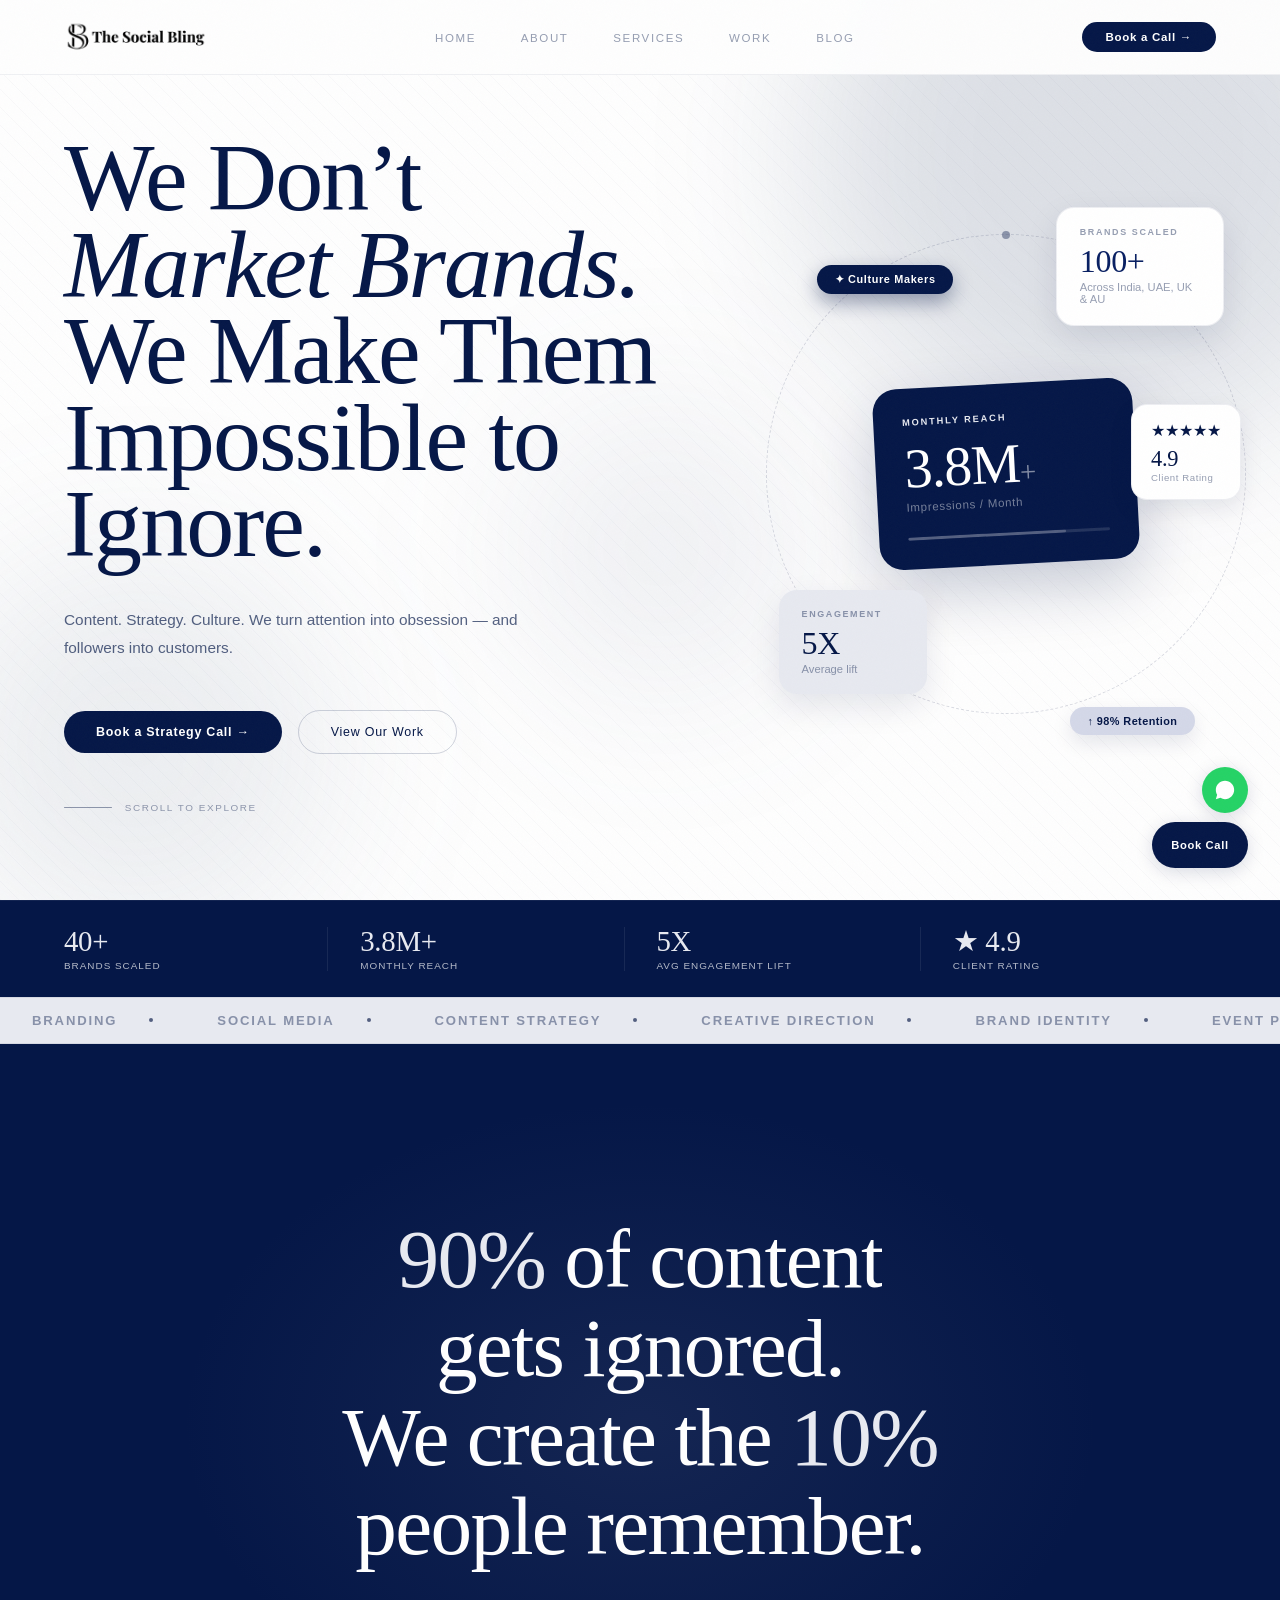
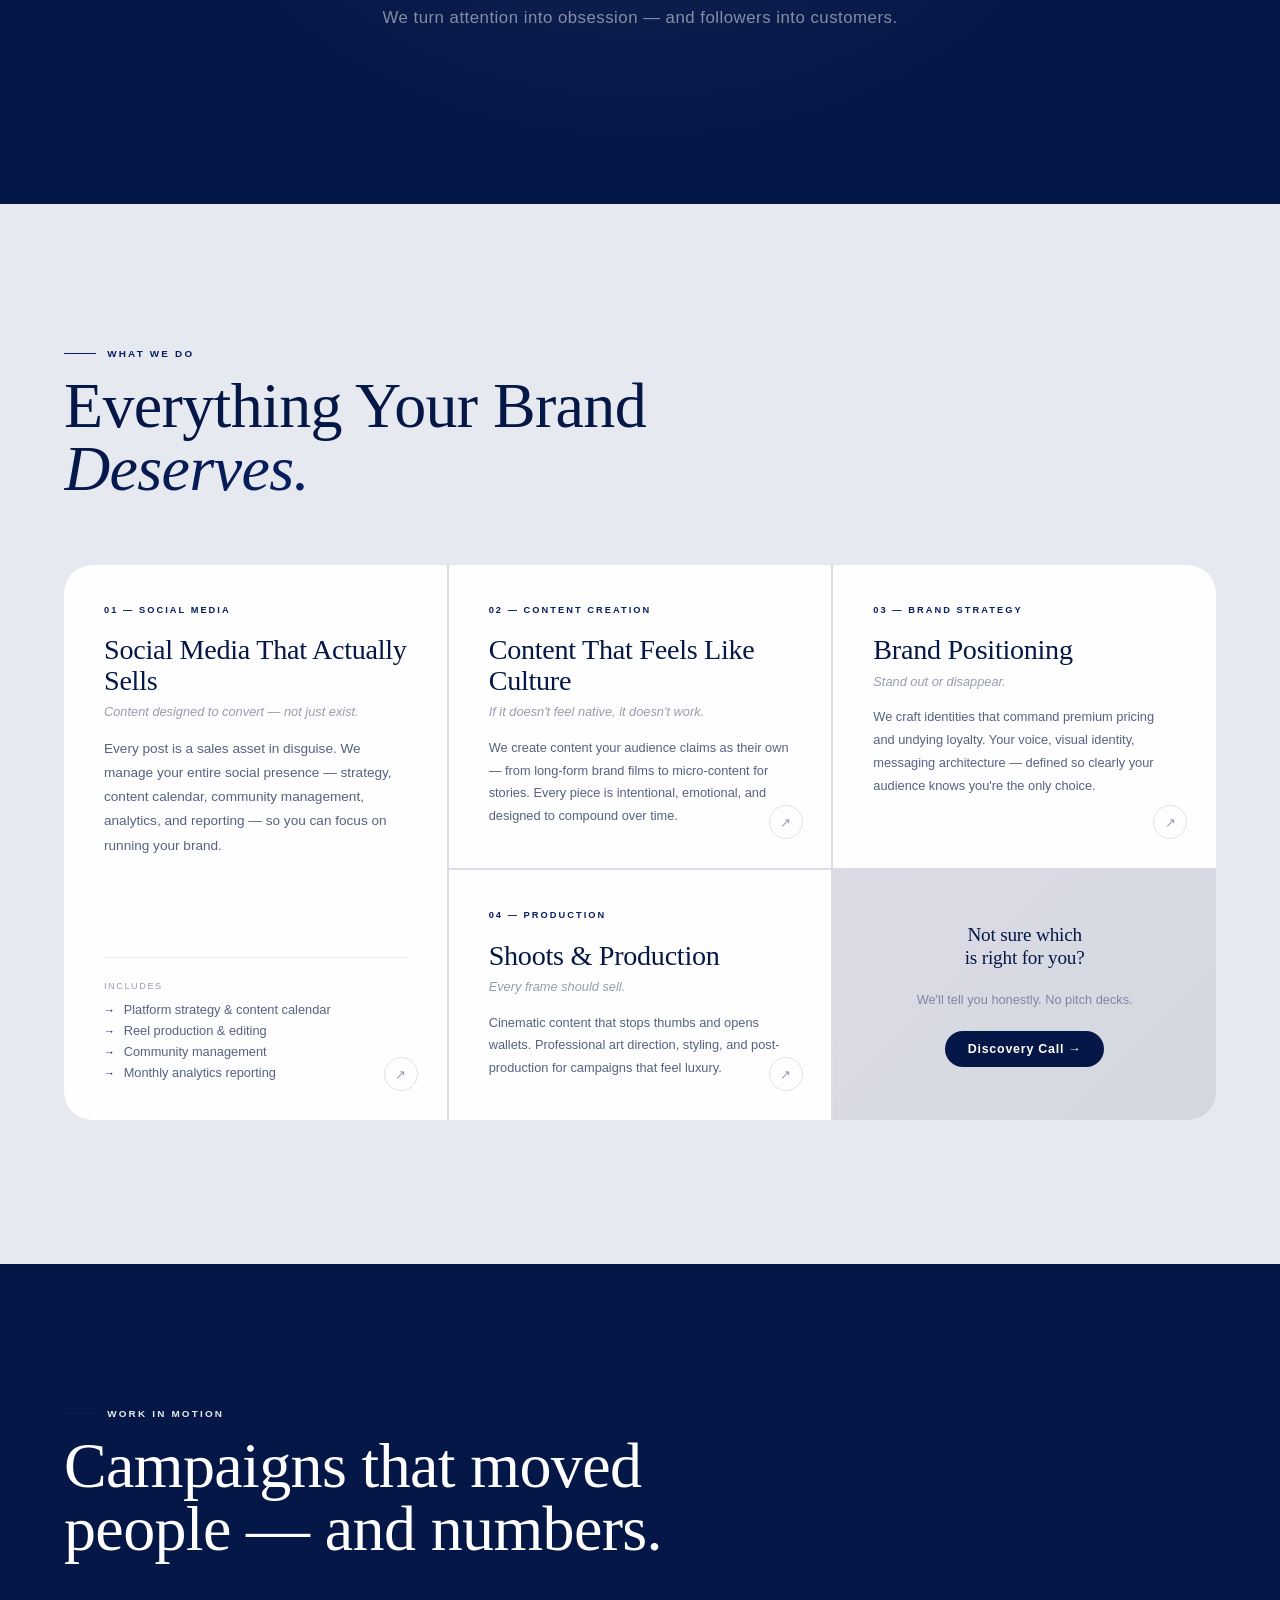
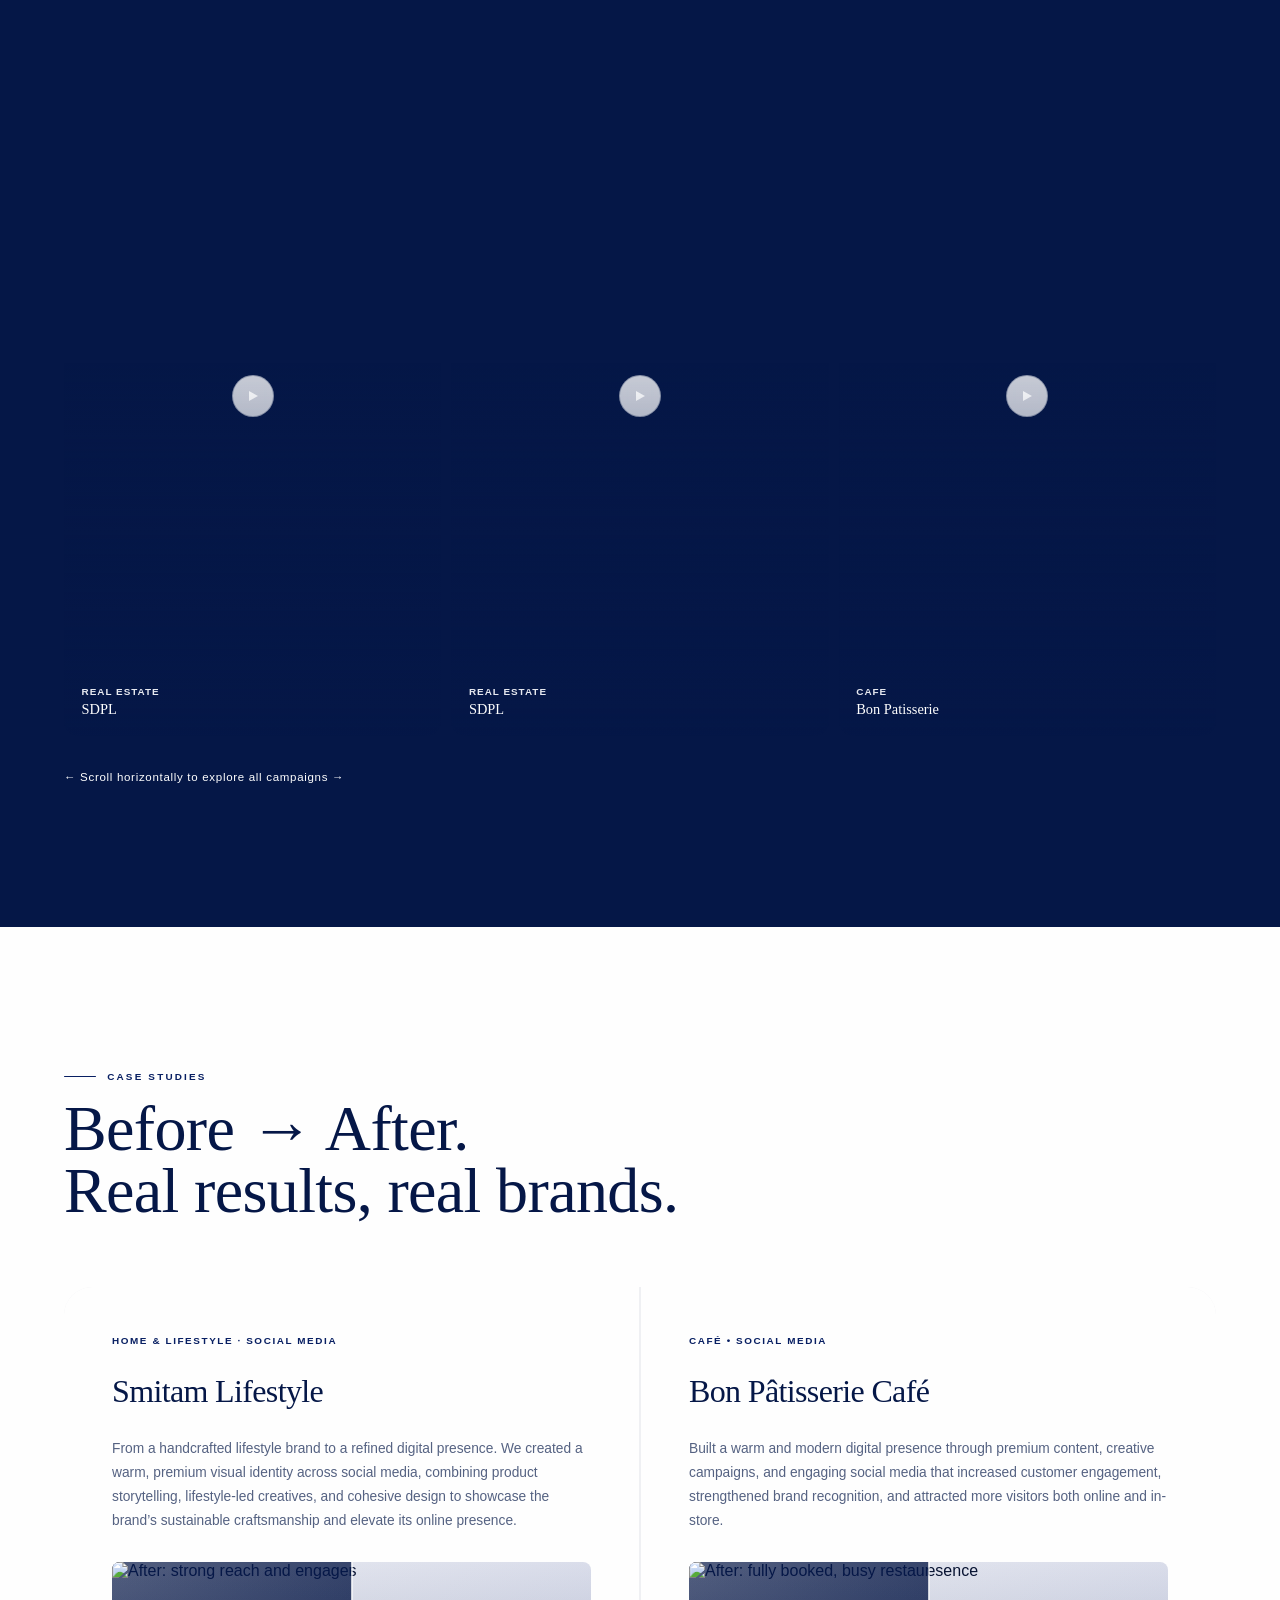
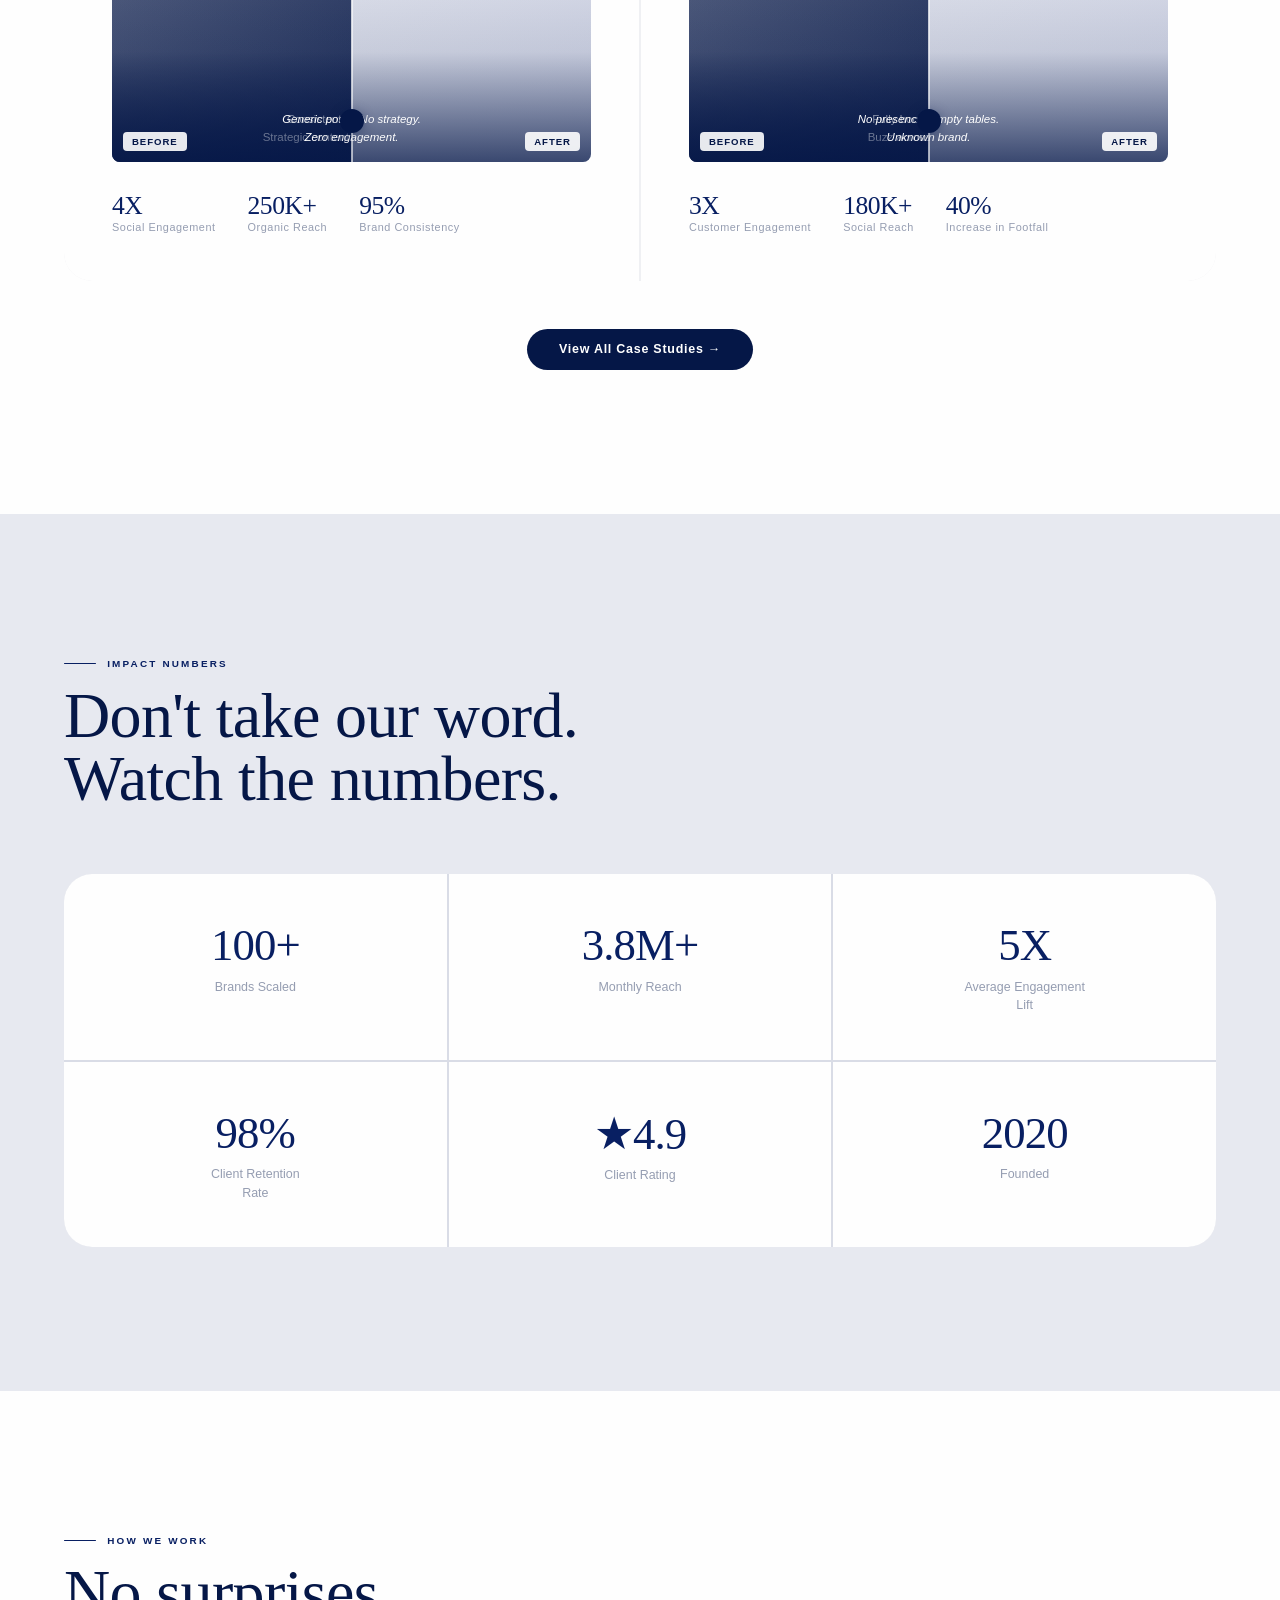
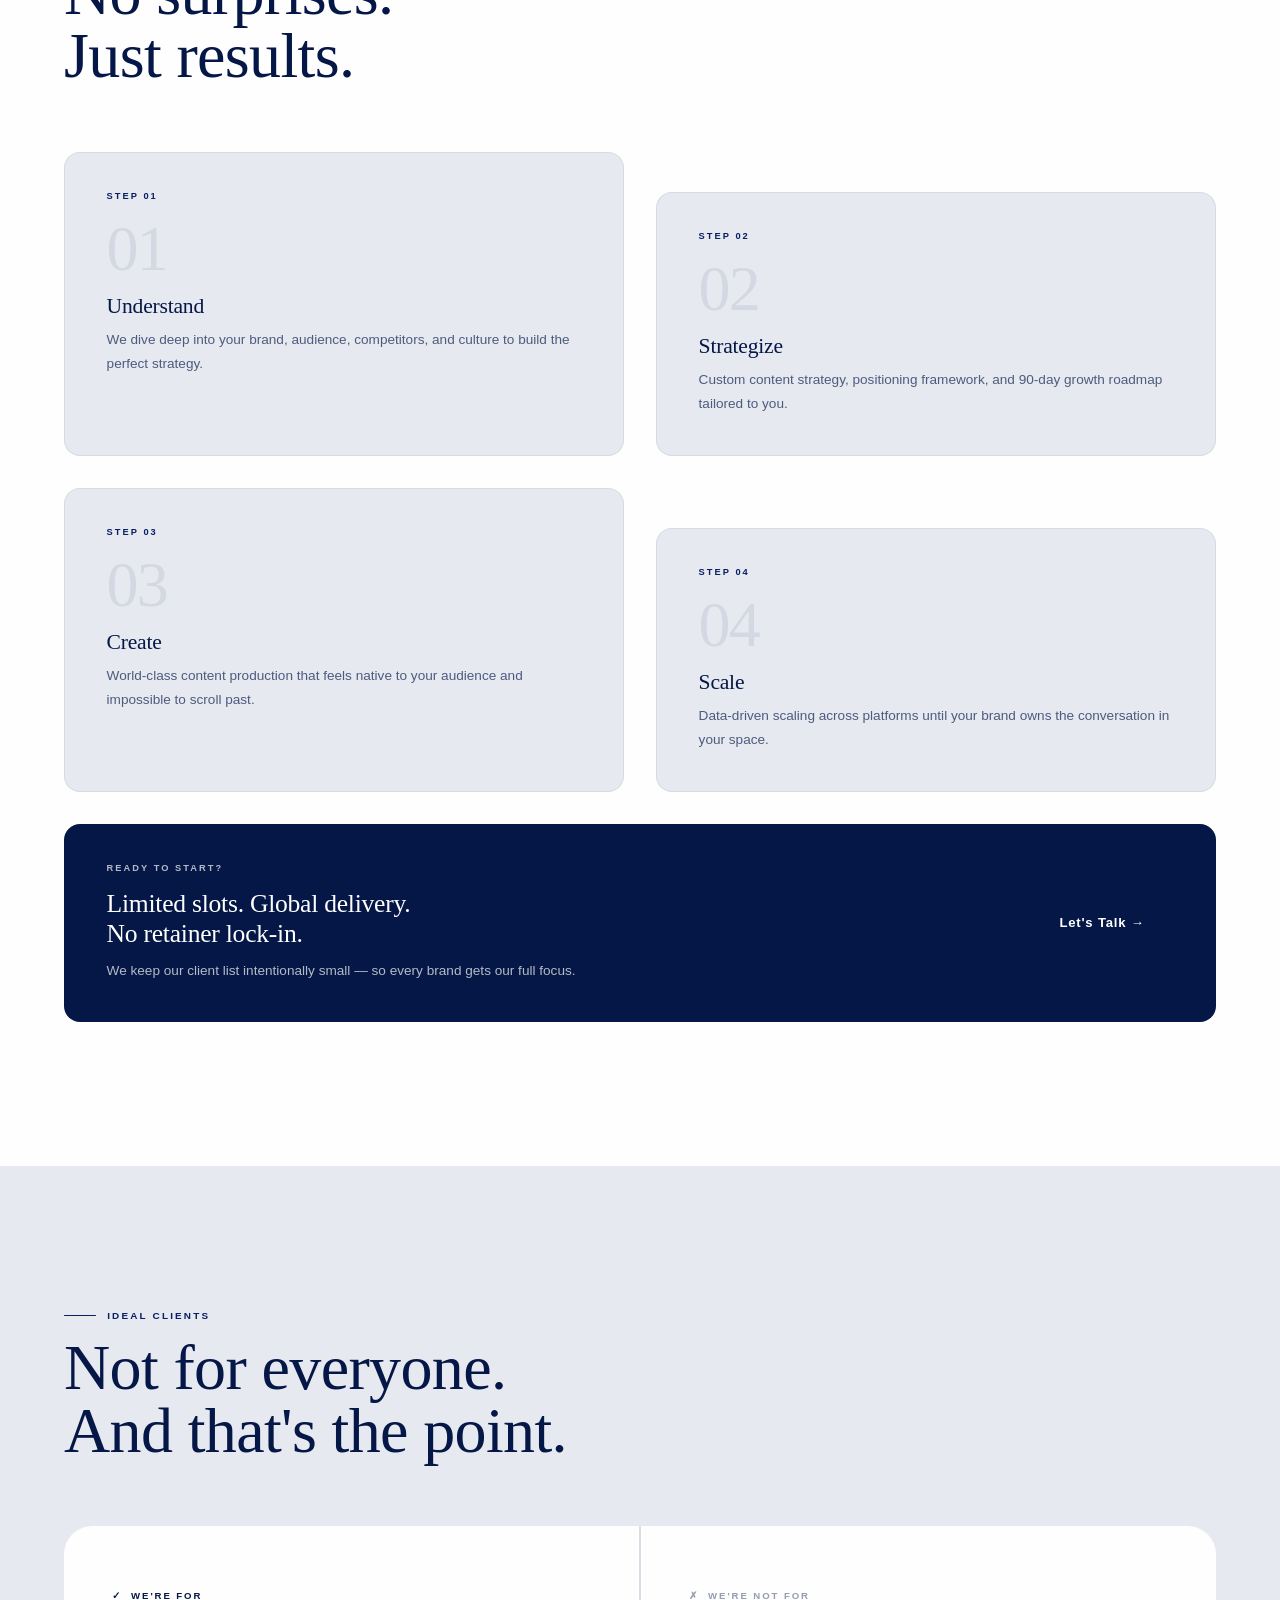
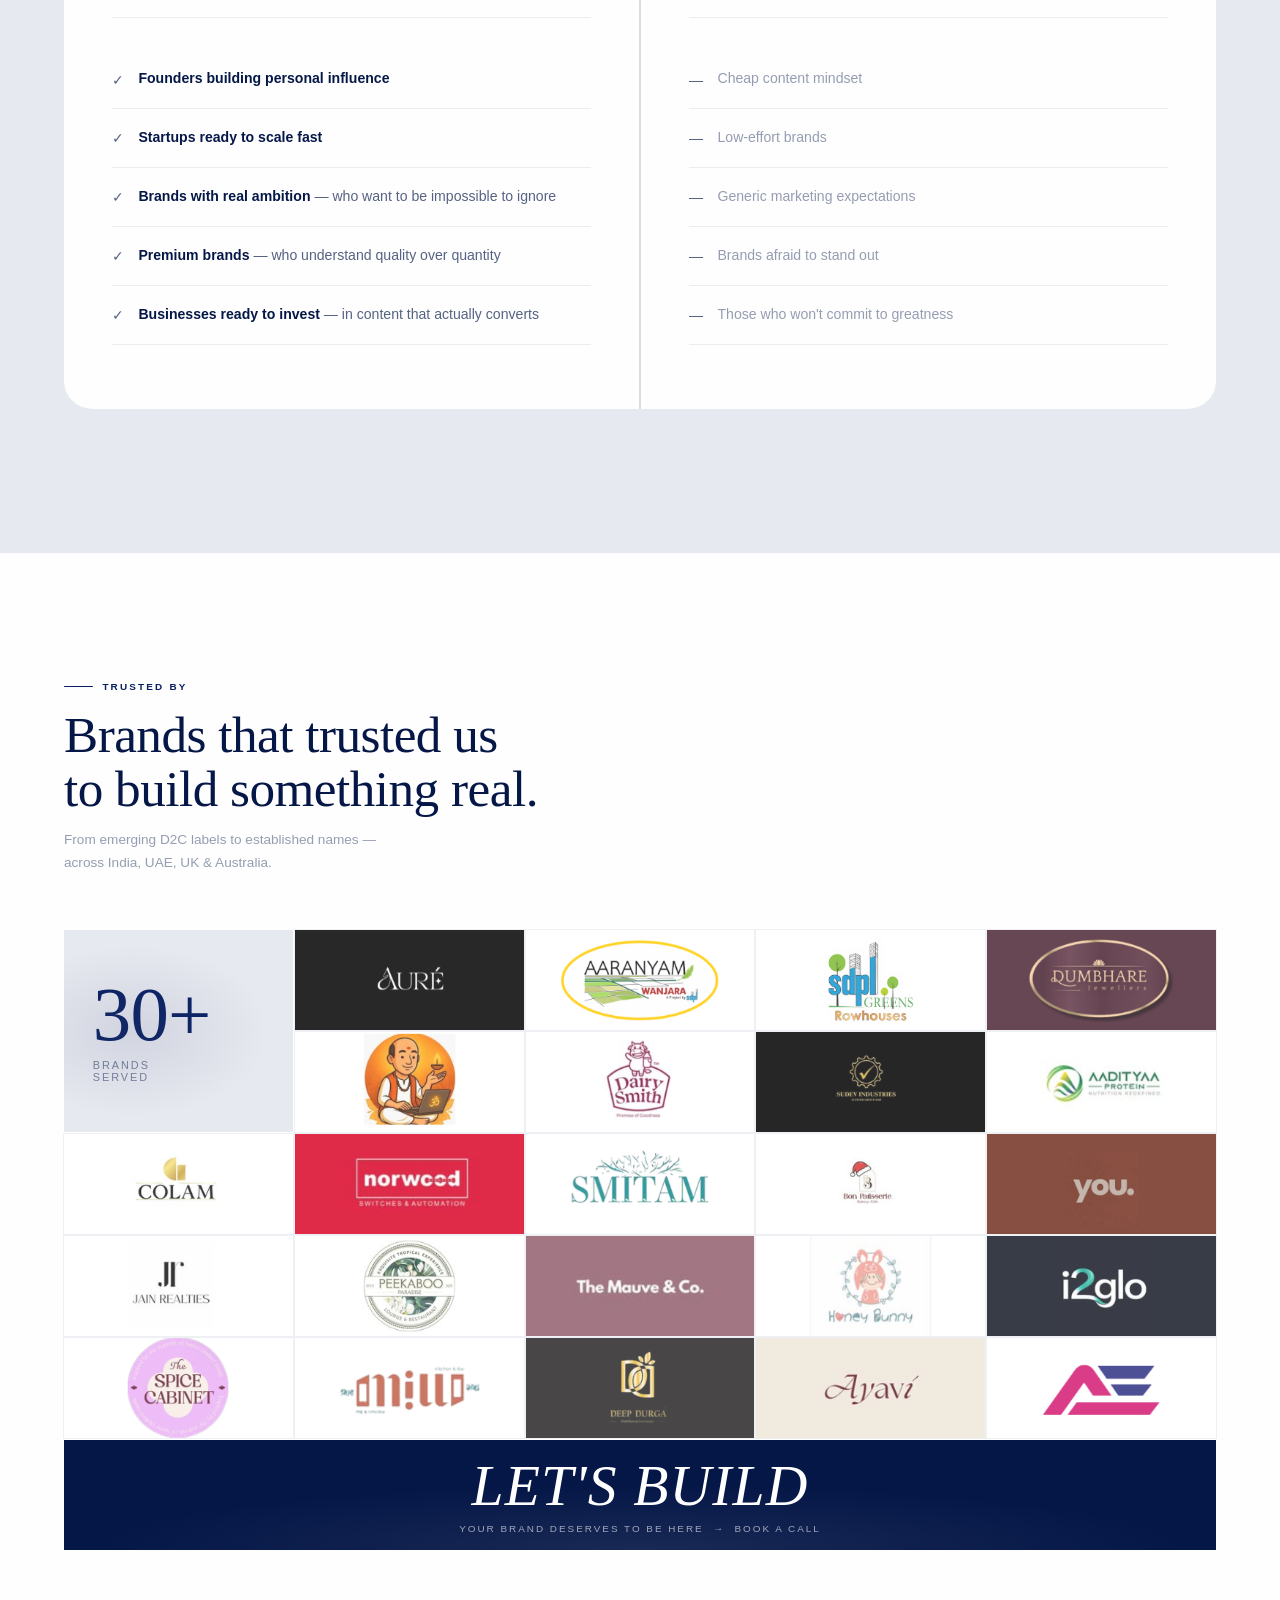
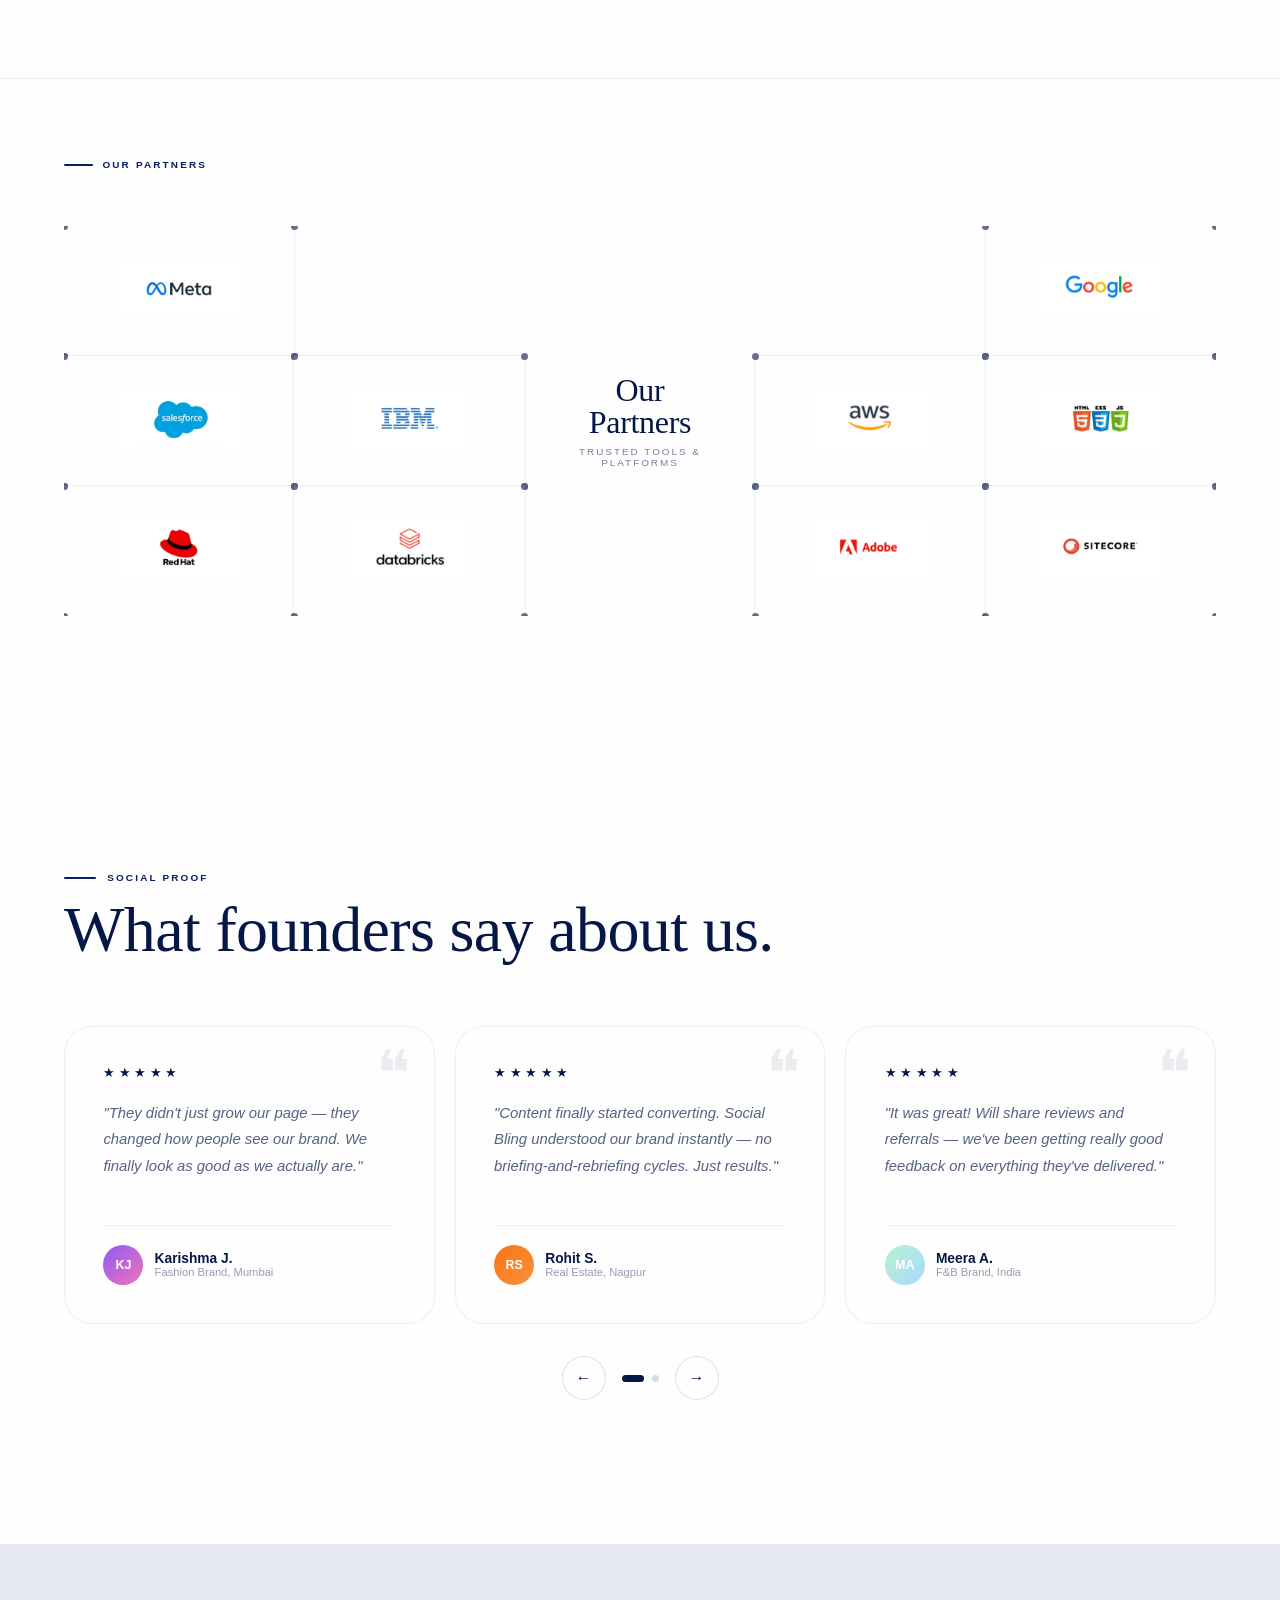
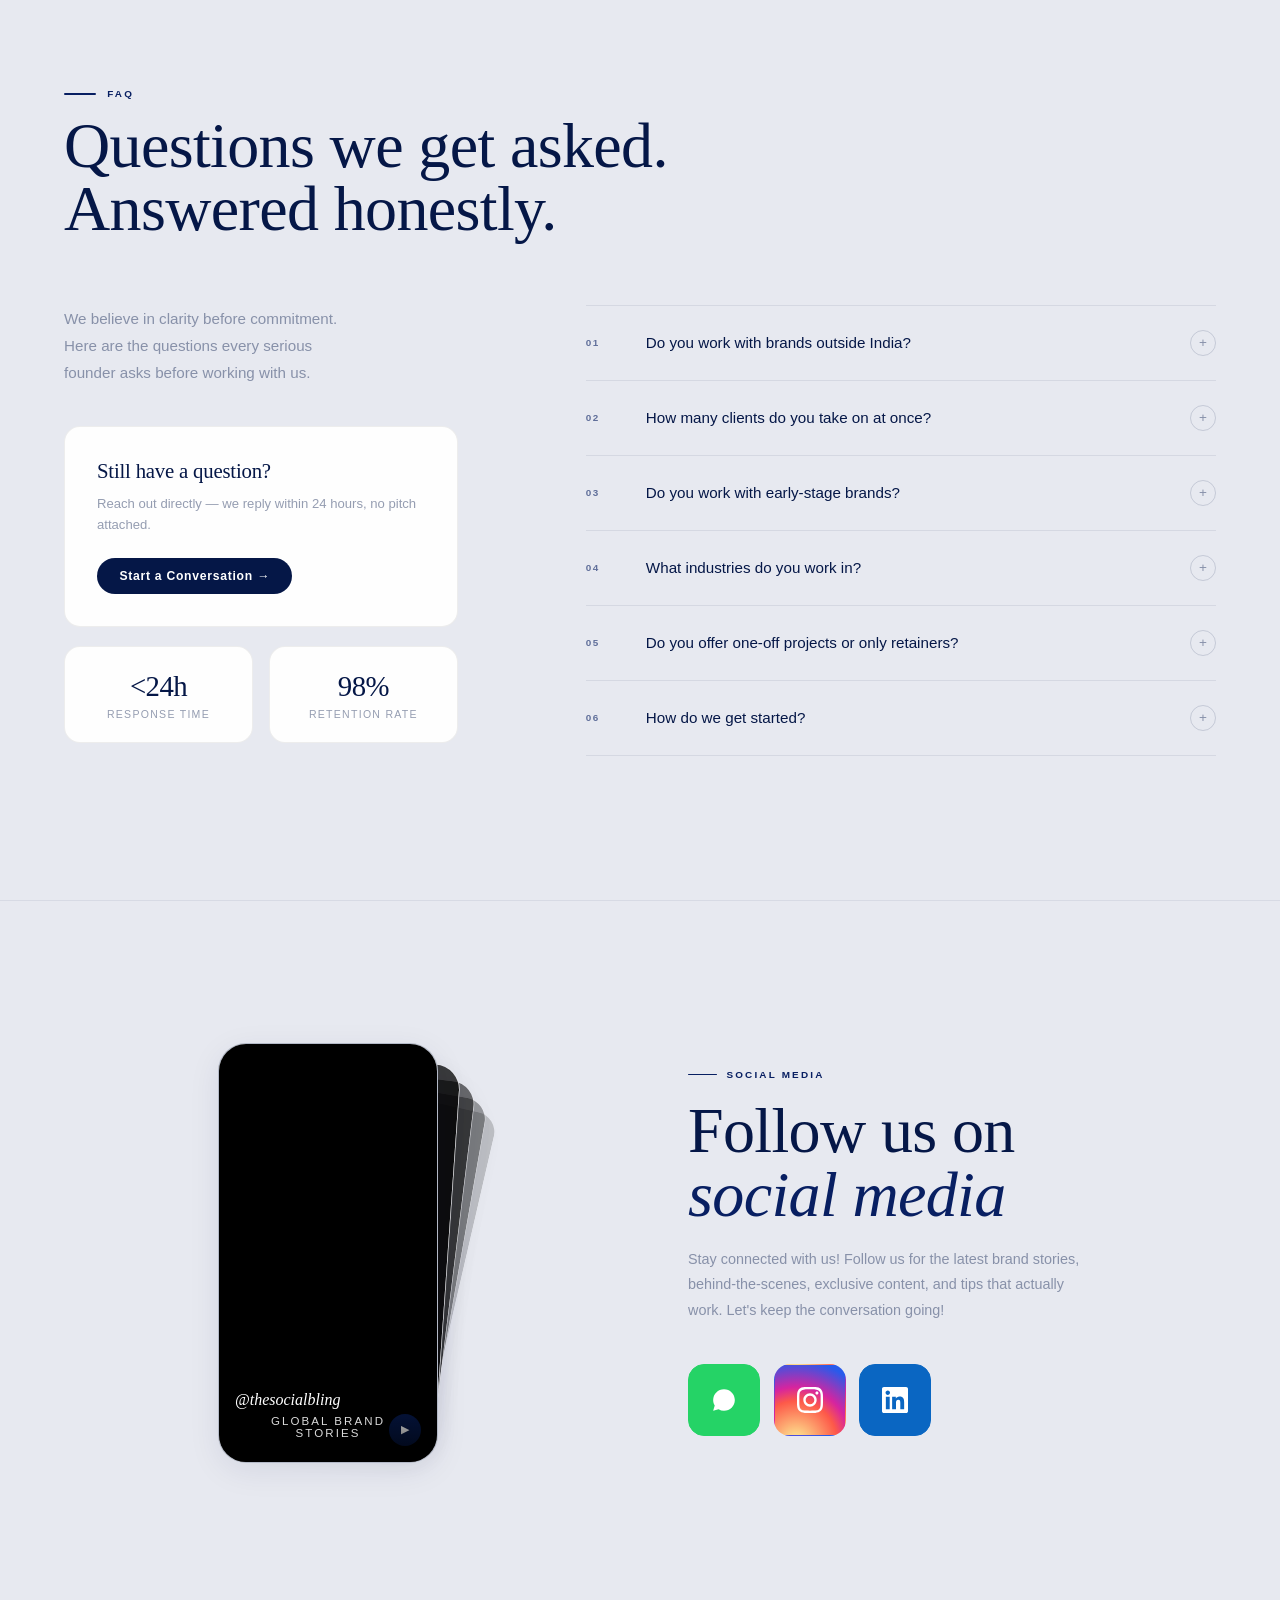
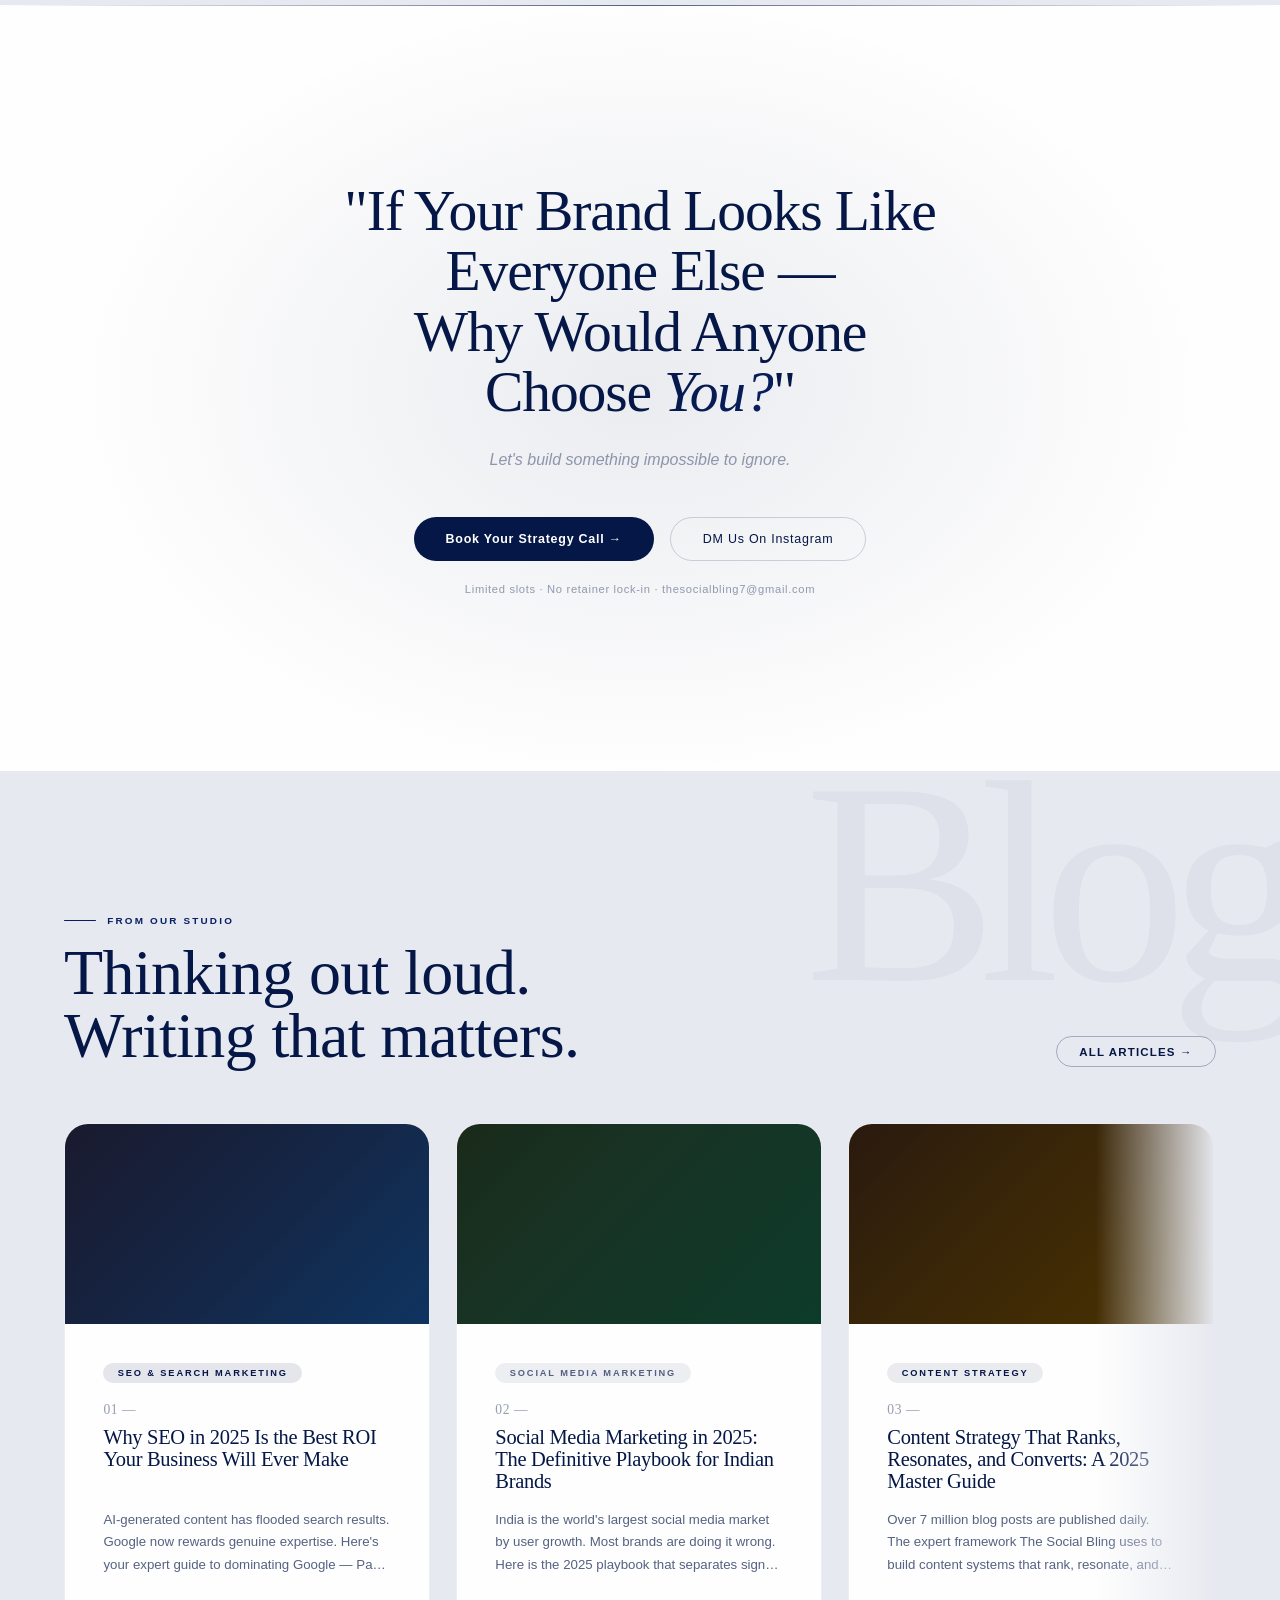
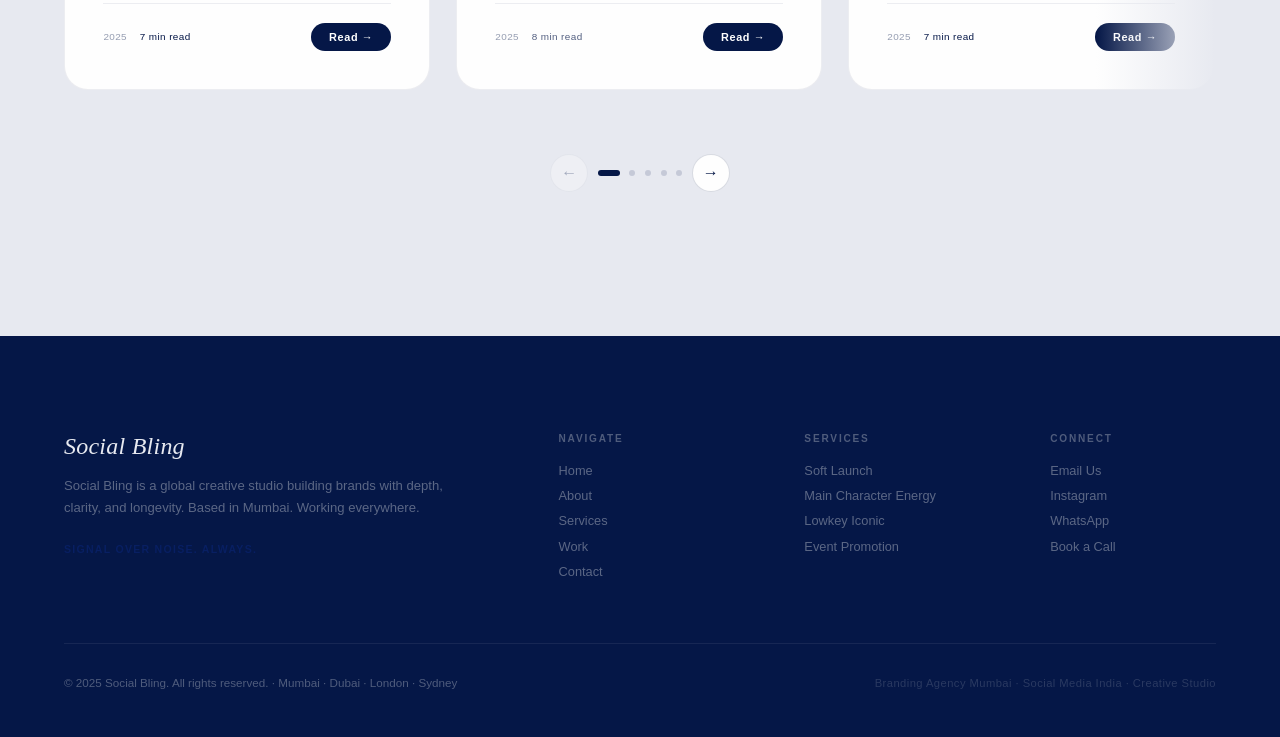
==== commit 2964f31f: "Update index.html" ====
--- a/index.html
+++ b/index.html
@@ -435,11 +435,9 @@
         <div class="cc">
           <div class="cc-glow"
             style="background:radial-gradient(ellipse at 0 0,rgba(255,198,211,.1)0%,transparent 60%)"></div>
-          <div class="cc-ind">LUXURY JEWELLERY • BRANDING</div>
-          <div class="cc-title">Atulya Jewellers</div>
-          <p class="cc-desc">From a traditional jewellery store to a premium digital brand. We crafted a refined visual
-            identity, social media strategy, and high-converting creatives that built trust, increased customer
-            engagement, and strengthened the brand's premium market presence.</p>
+          <div class="cc-ind">HOME & LIFESTYLE · SOCIAL MEDIA</div>
+          <div class="cc-title">Smitam Lifestyle</div>
+          <p class="cc-desc">From a handcrafted lifestyle brand to a refined digital presence. We created a warm, premium visual identity across social media, combining product storytelling, lifestyle-led creatives, and cohesive design to showcase the brand’s sustainable craftsmanship and elevate its online presence.</p>
           <div class="ba" id="ba1">
             <div class="ba-bef">
               <img class="ba-img" src="https://res.cloudinary.com/hr3qkper/image/upload/v1784224700/images_xgjsoi.jpg"
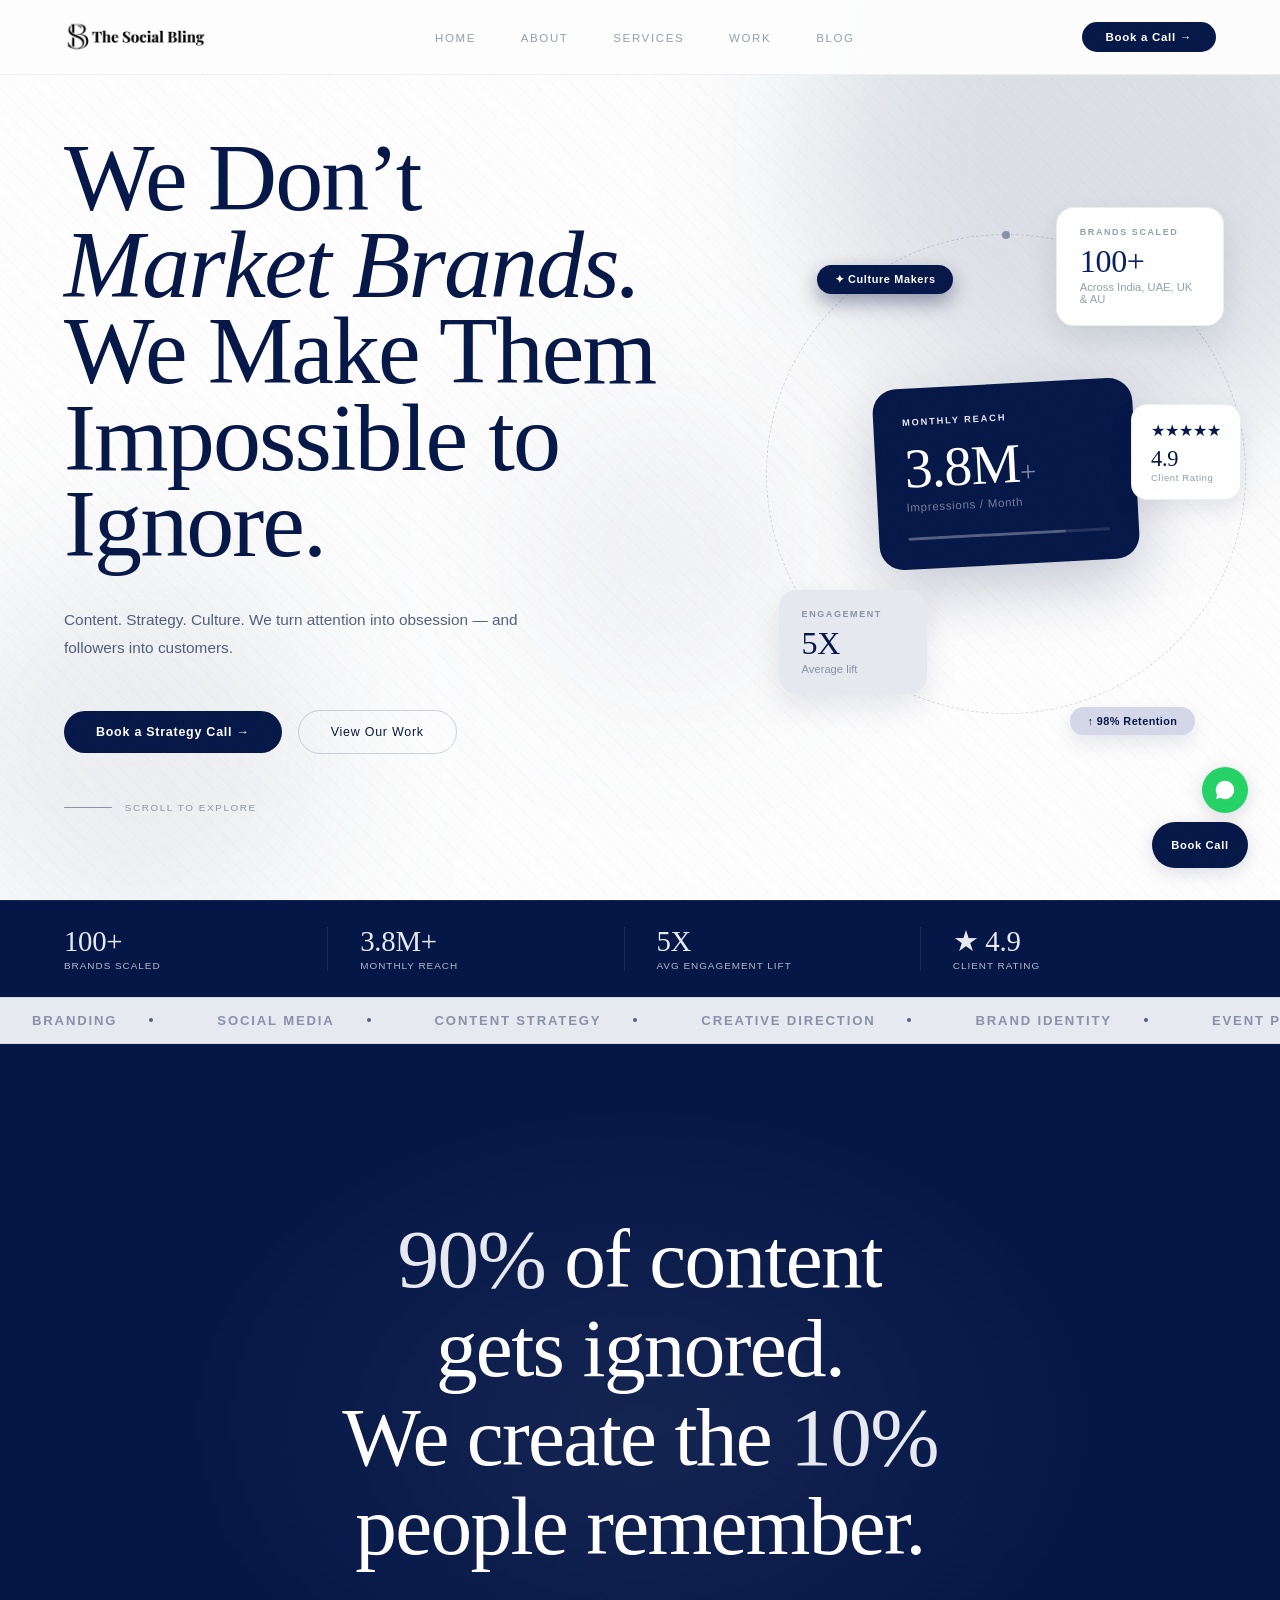
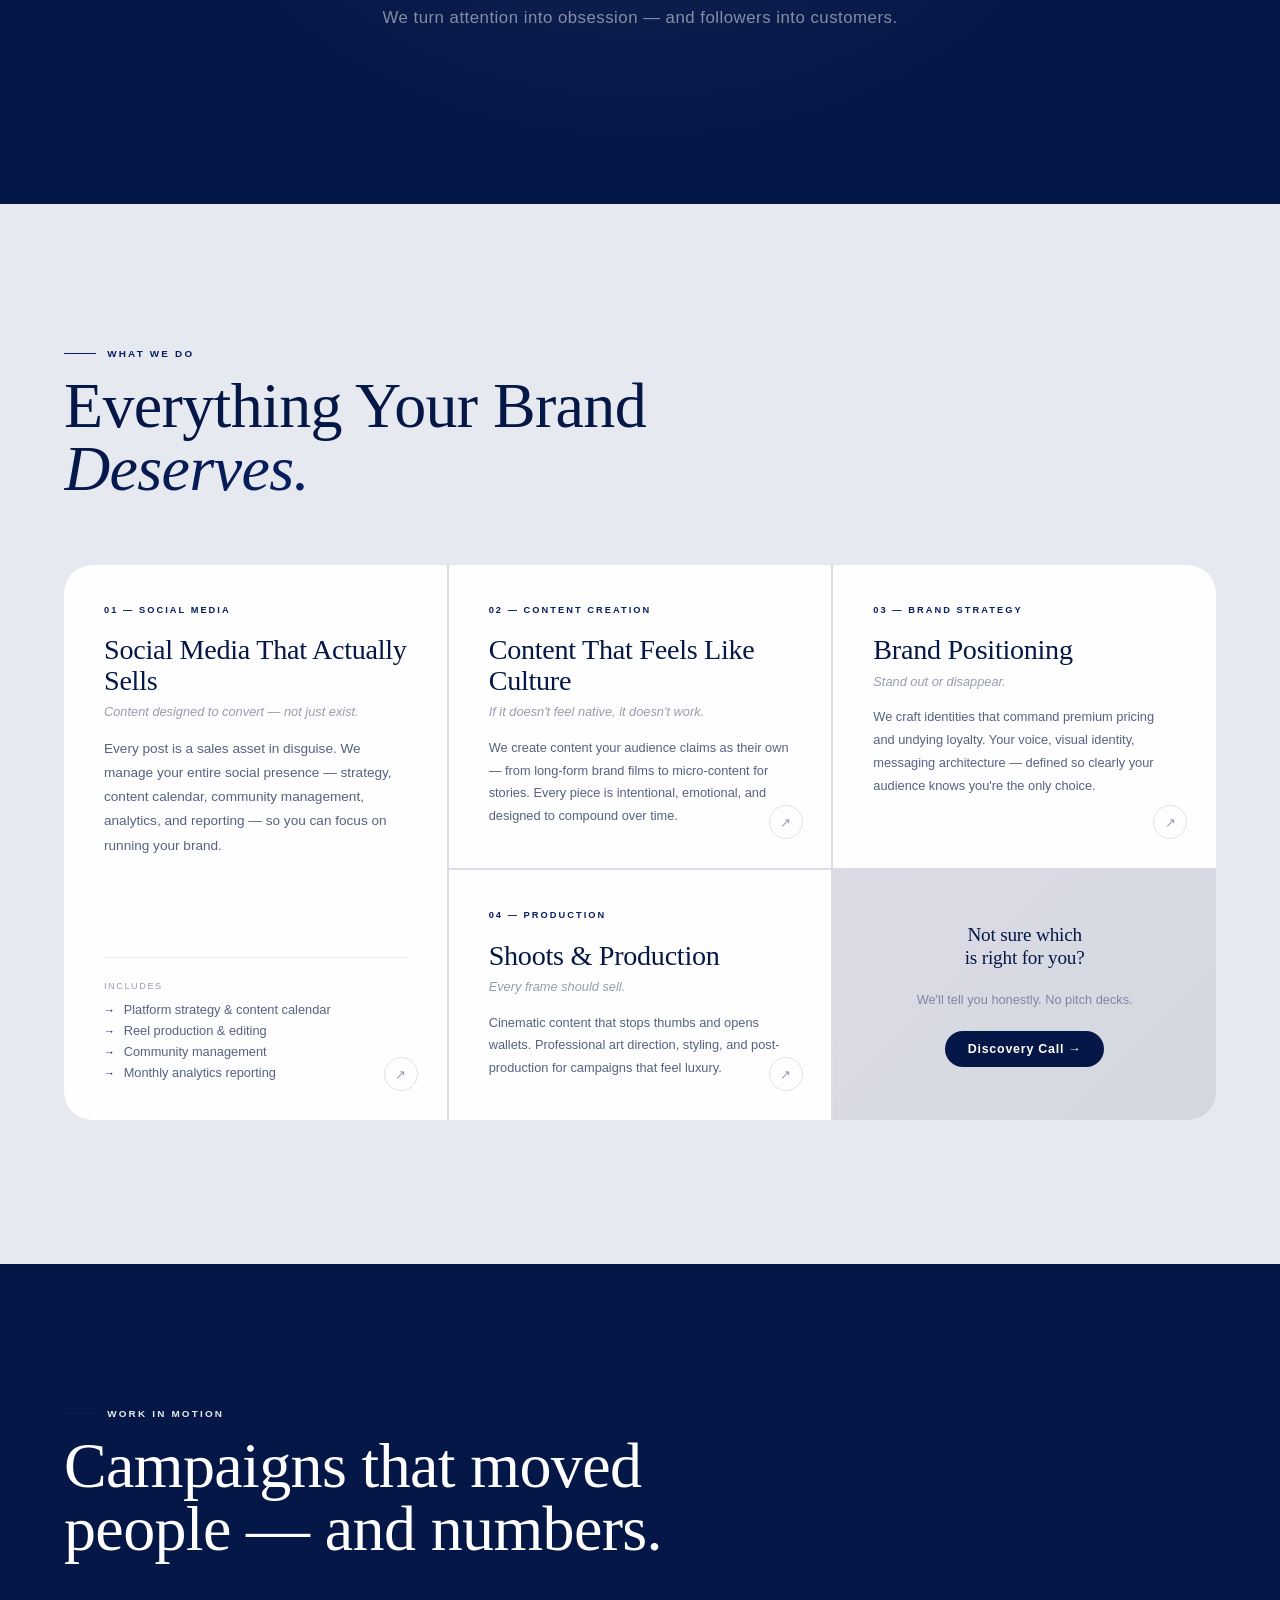
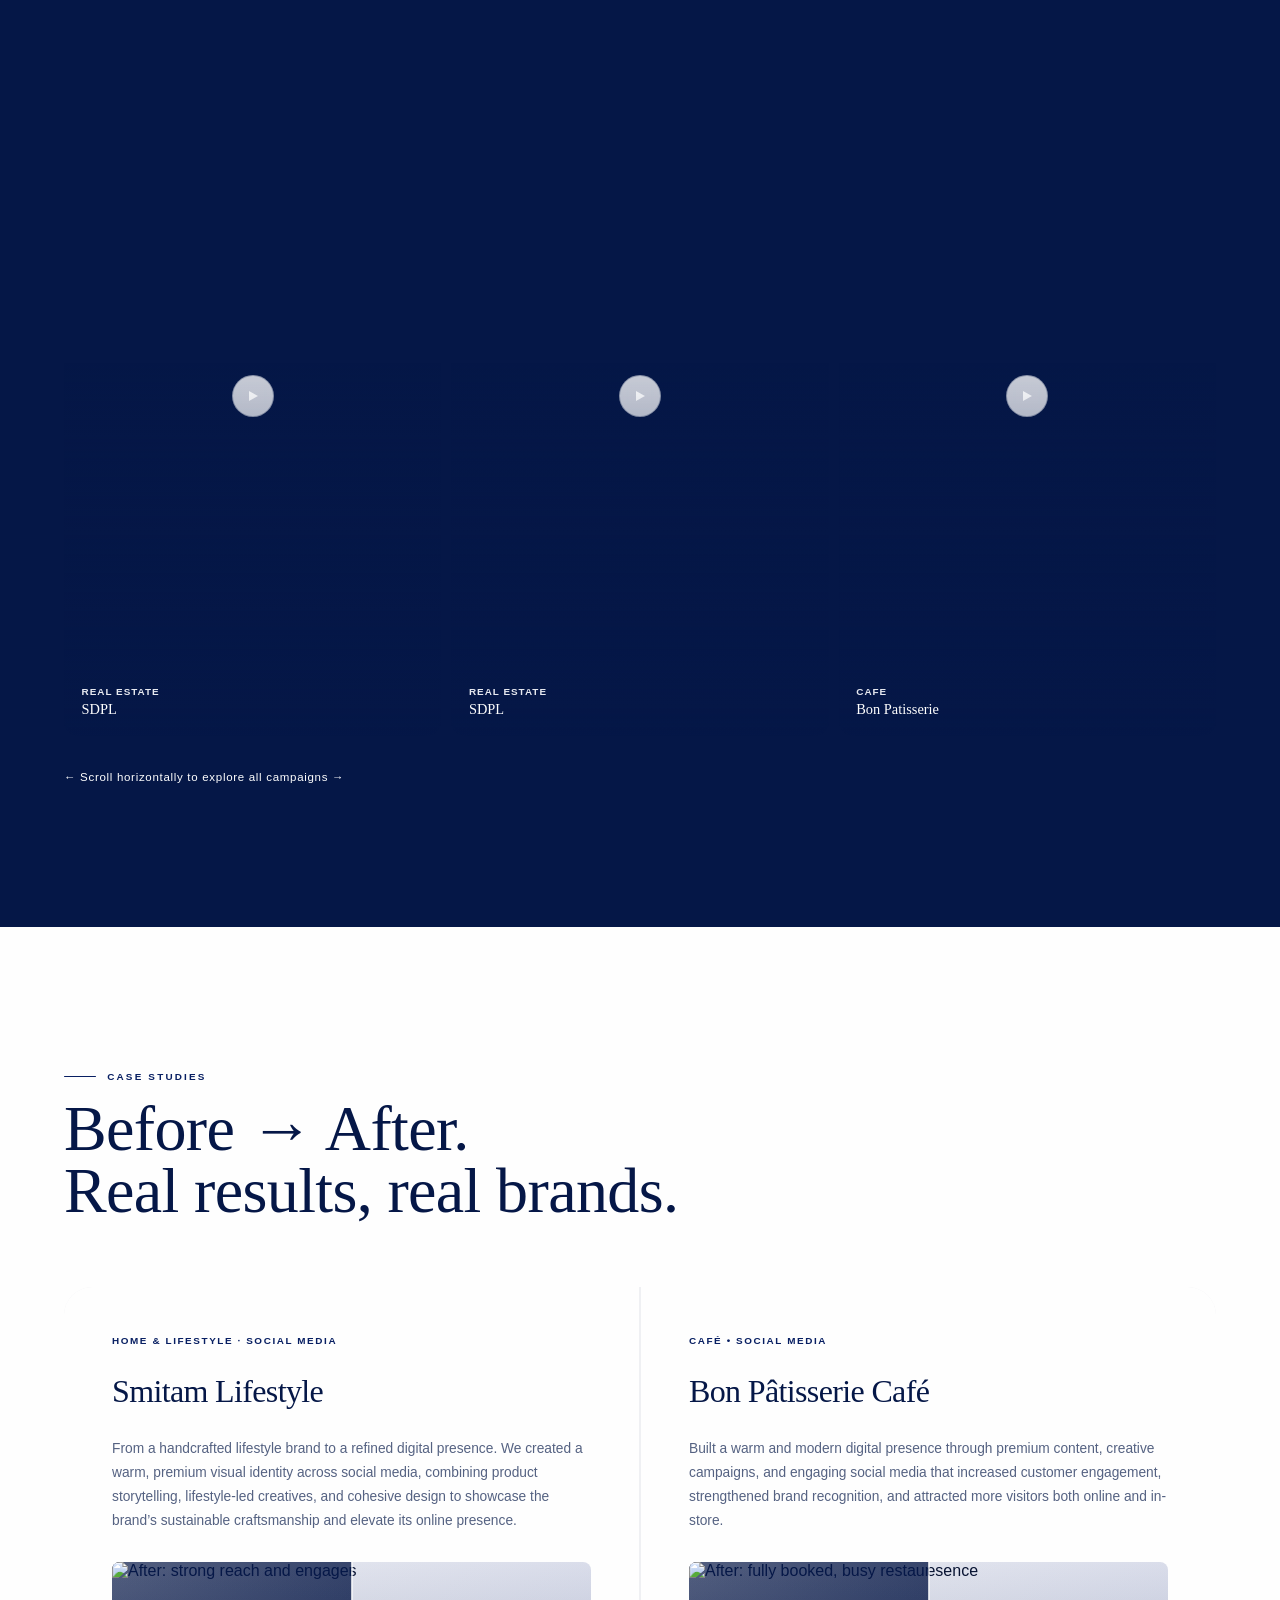
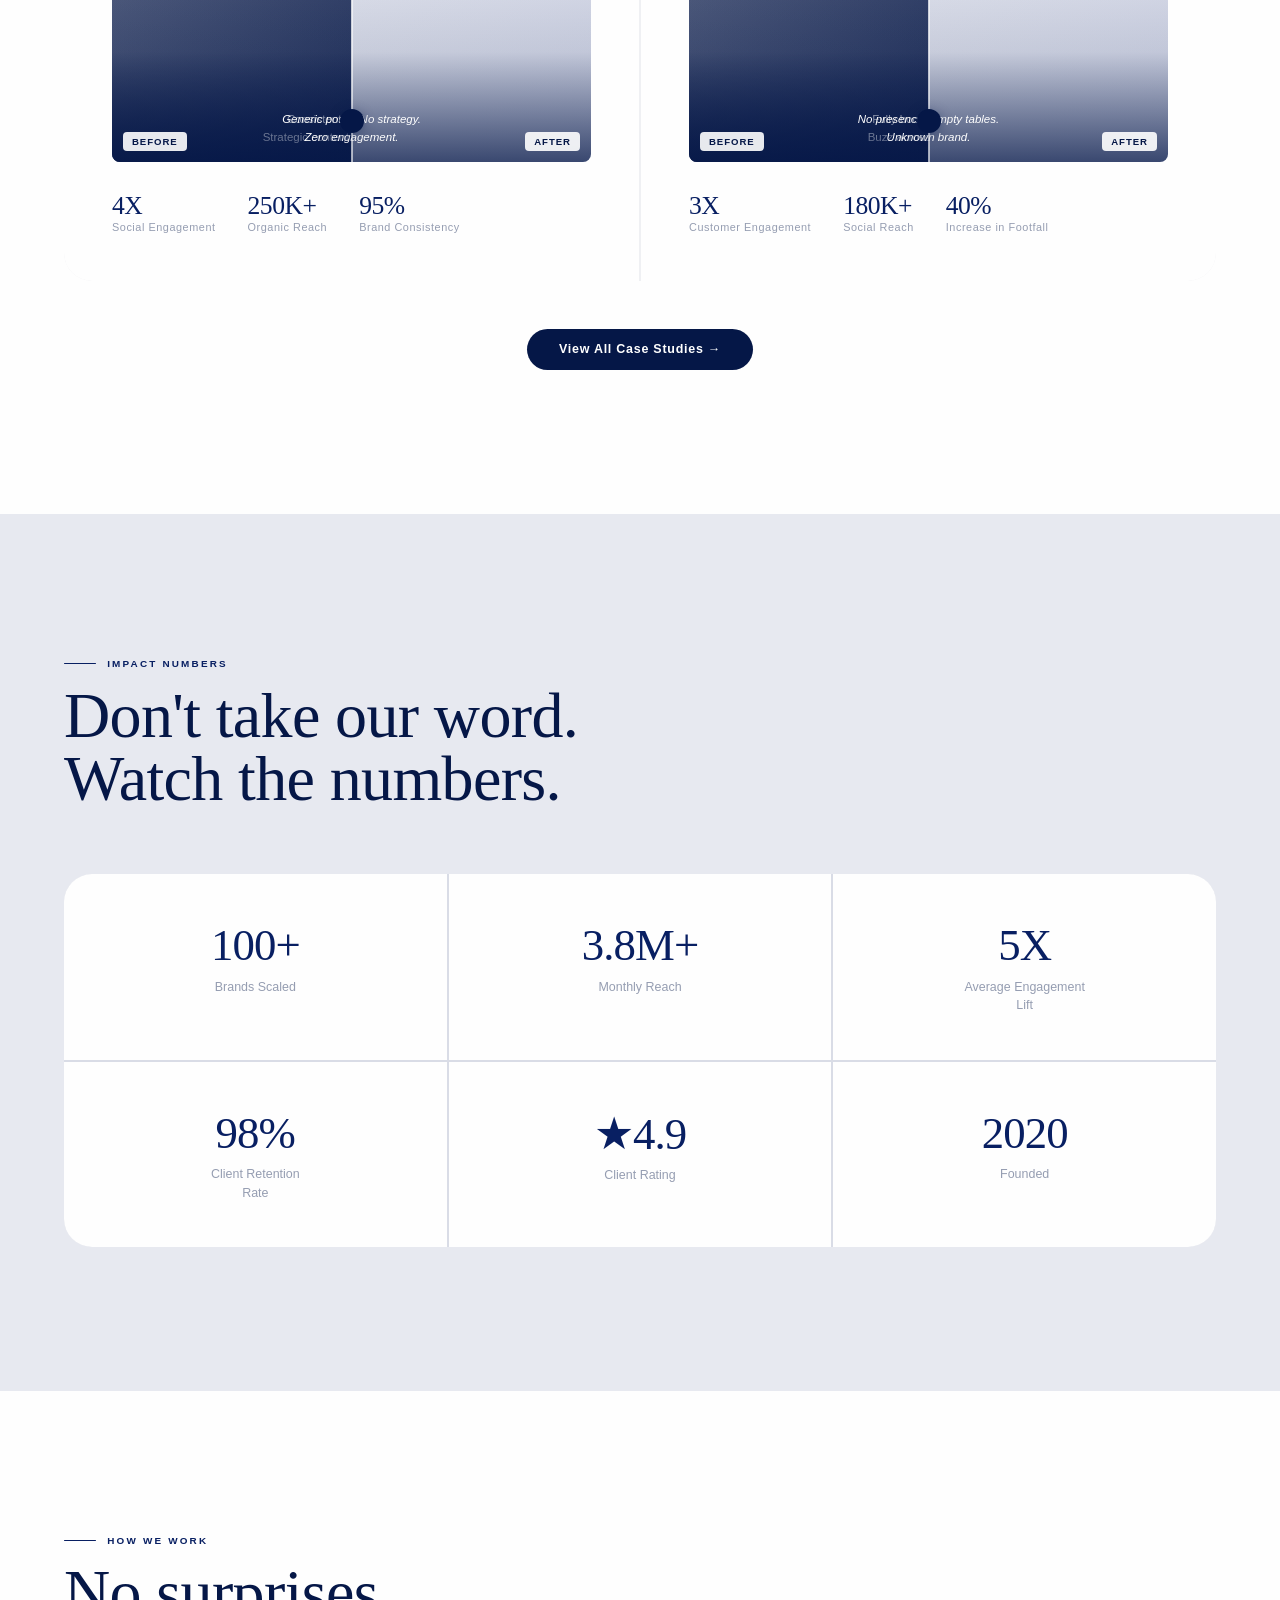
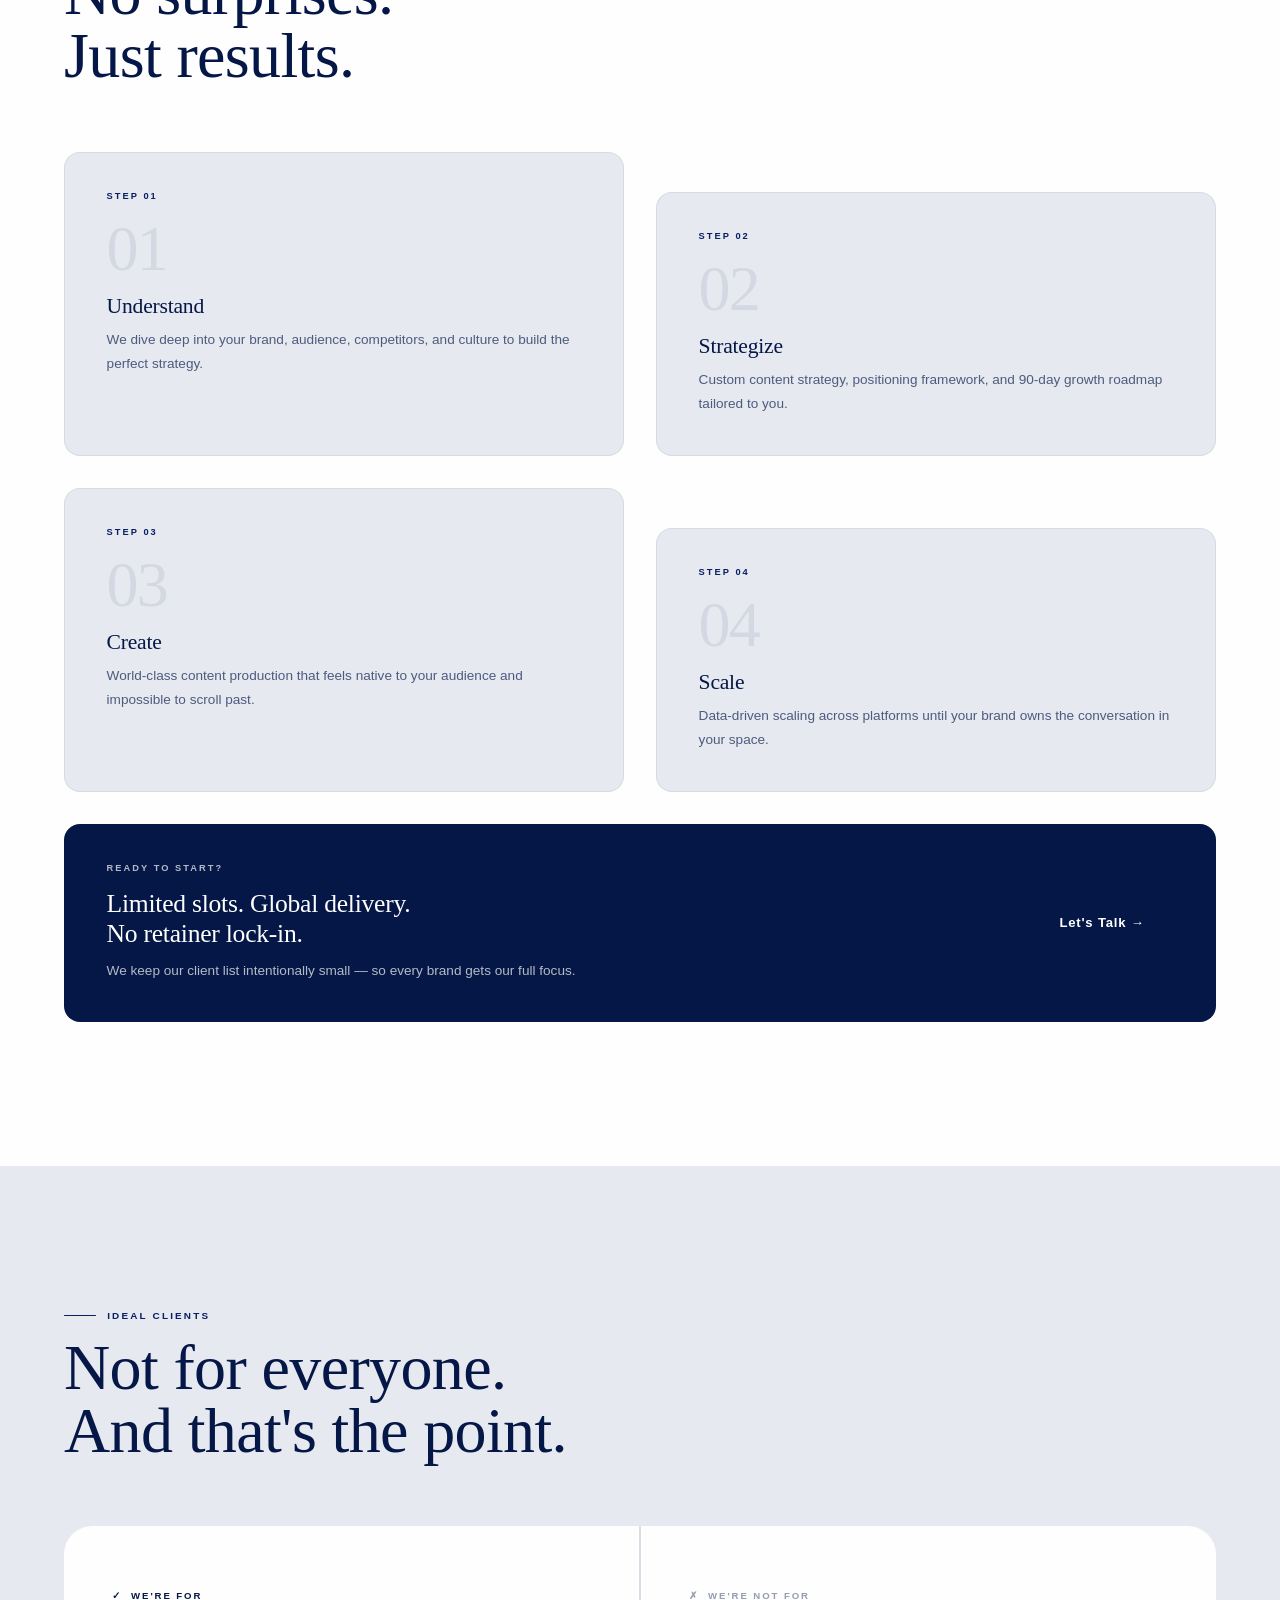
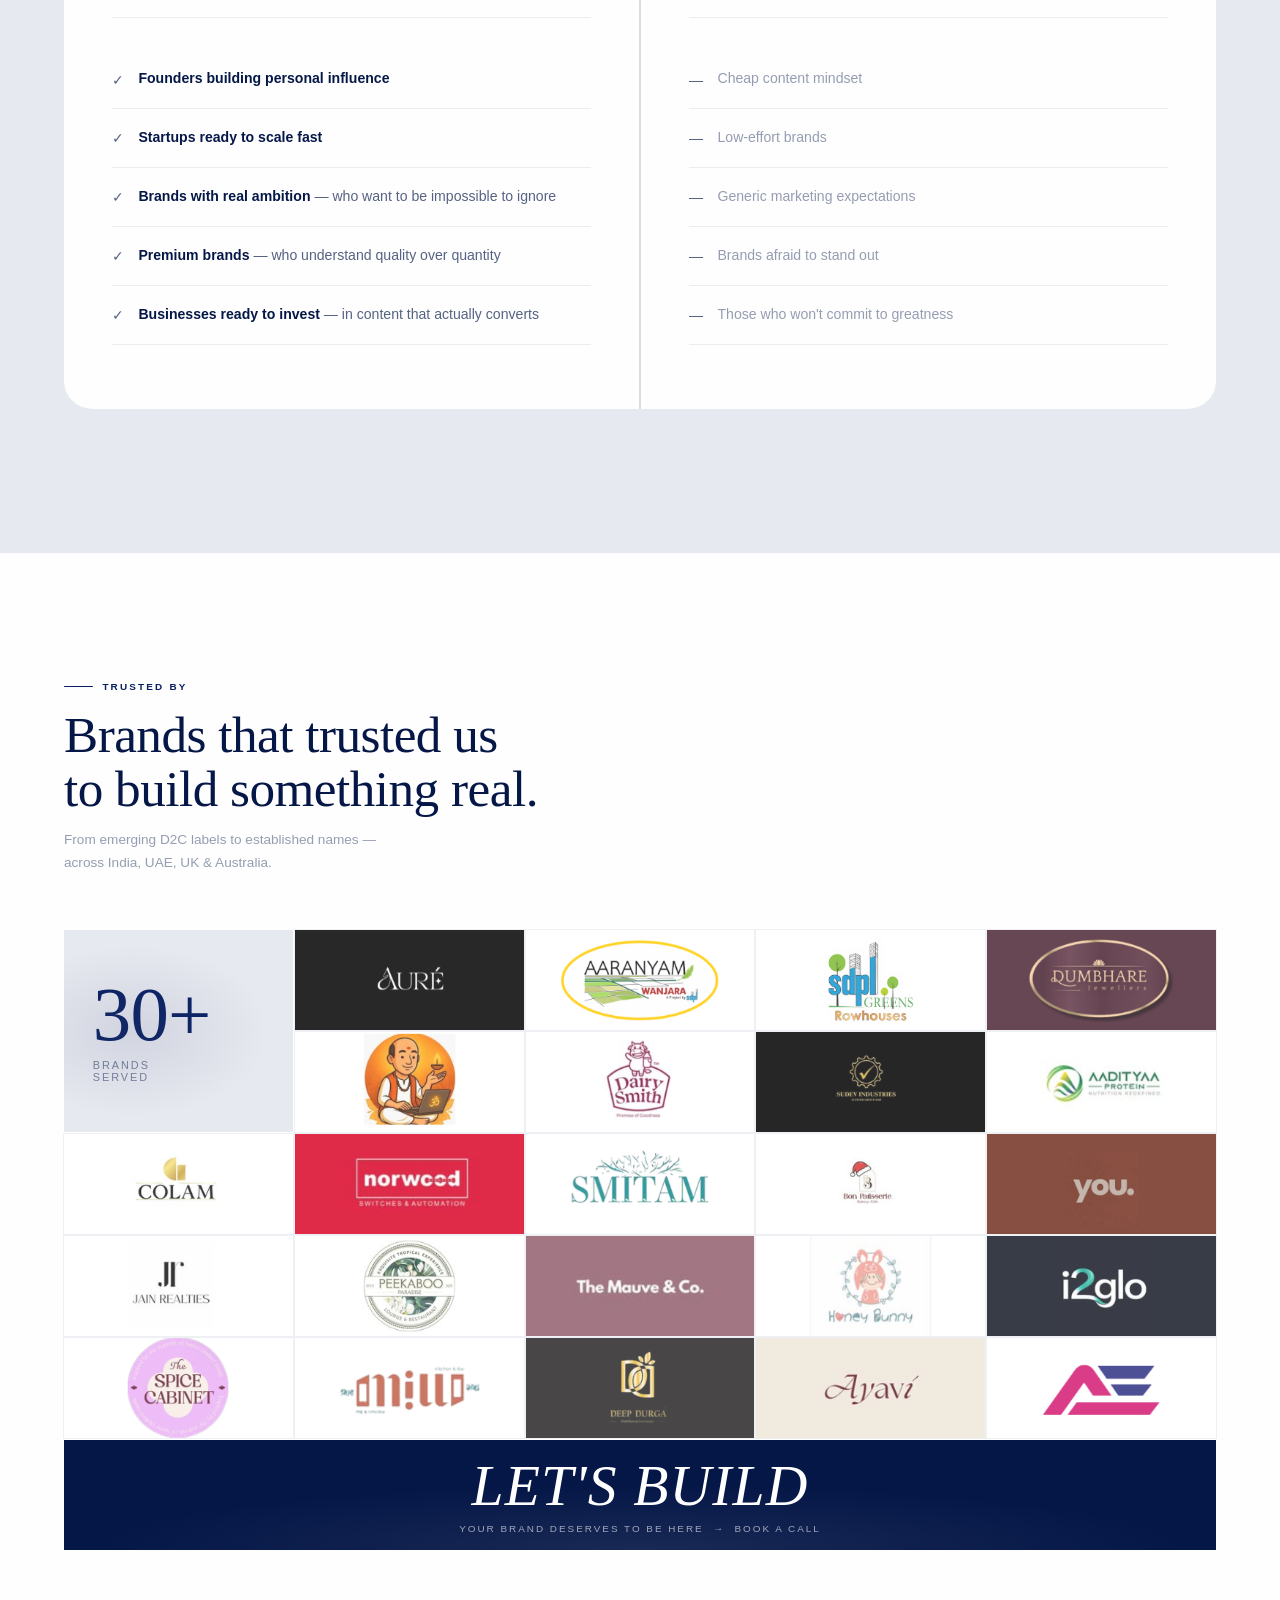
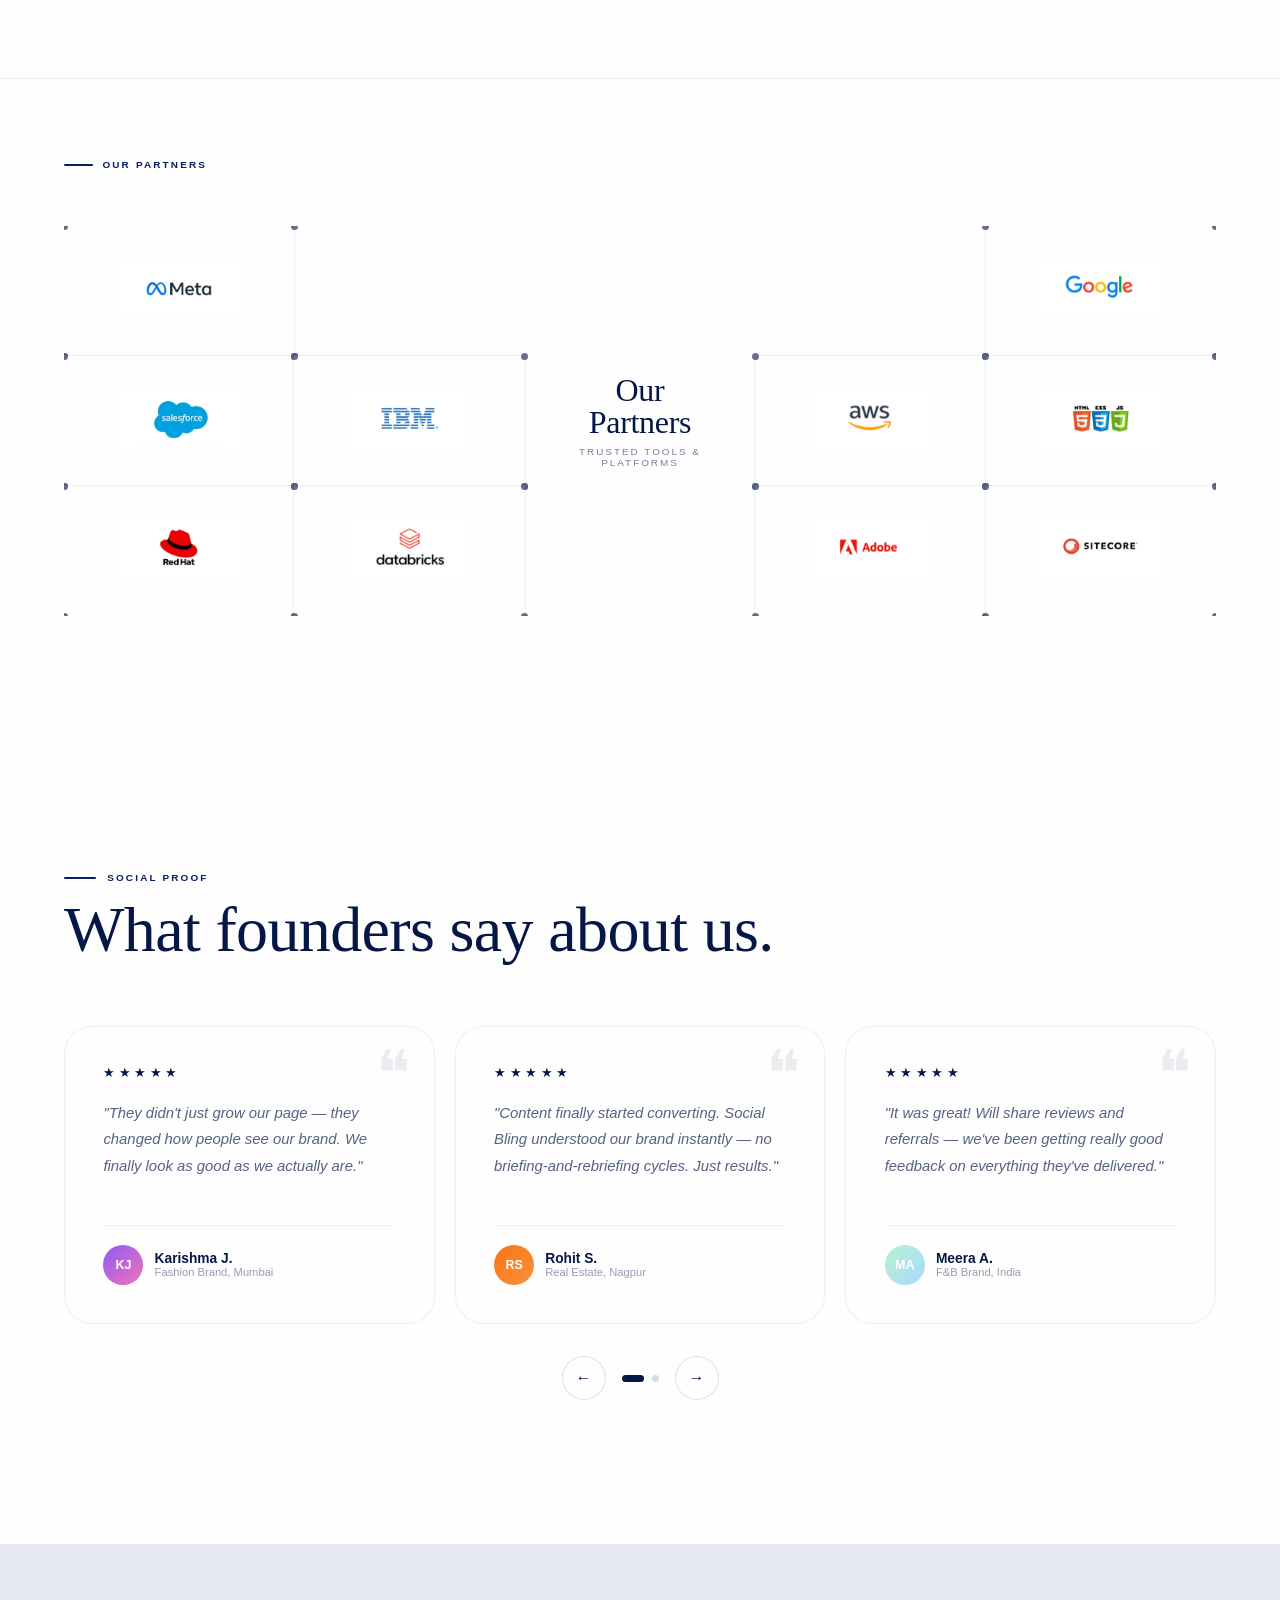
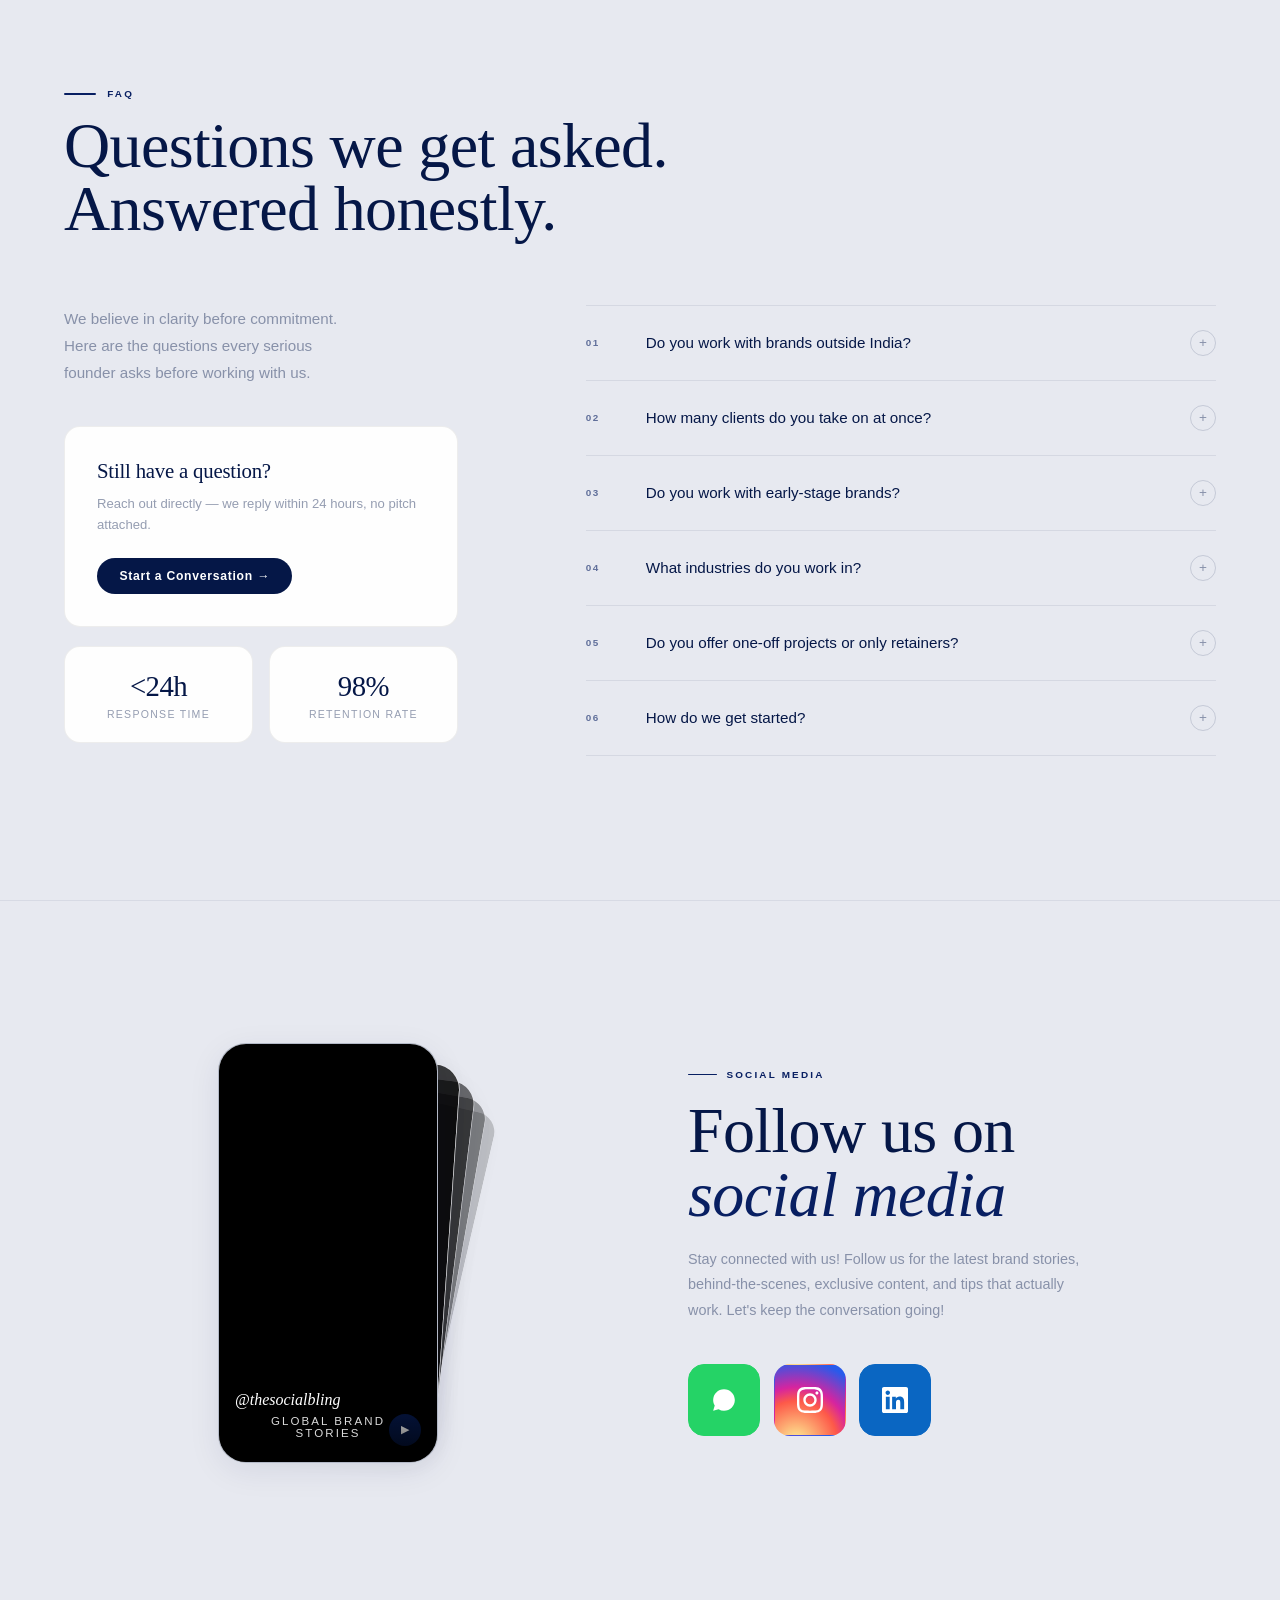
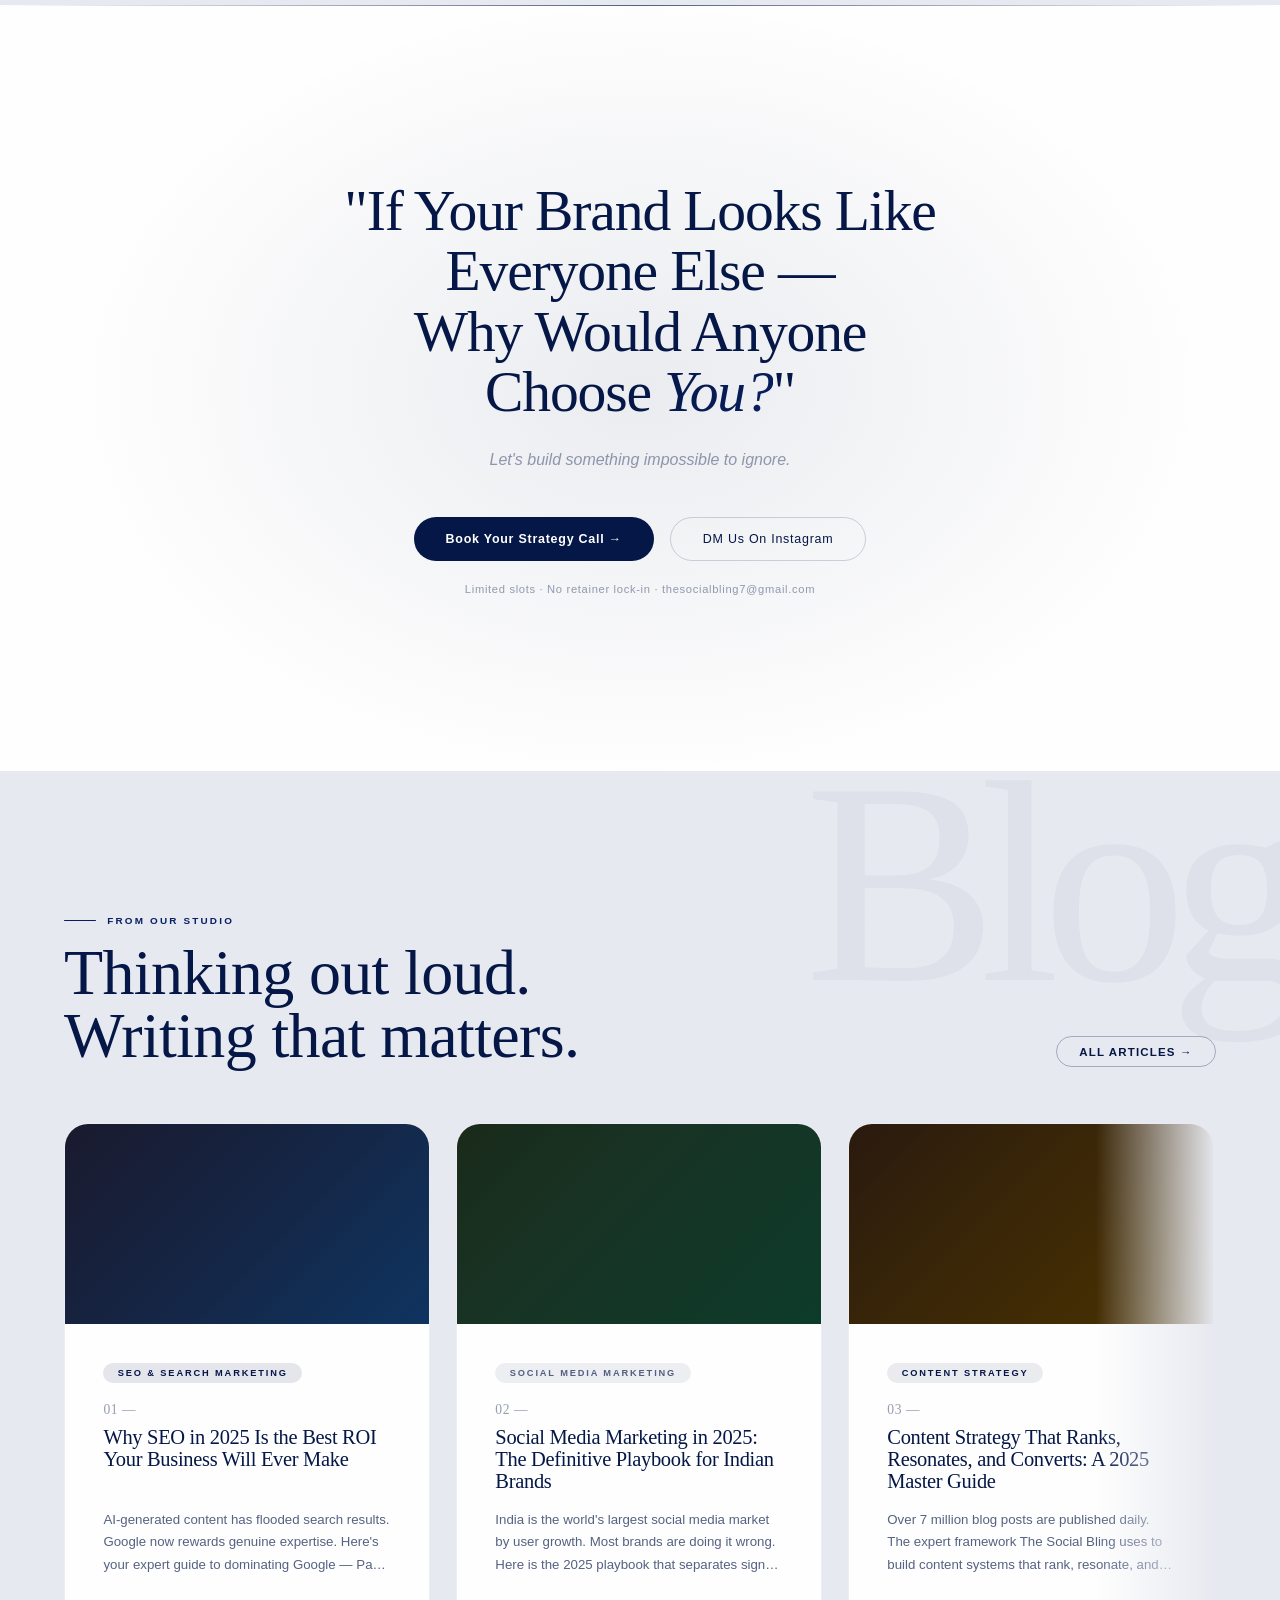
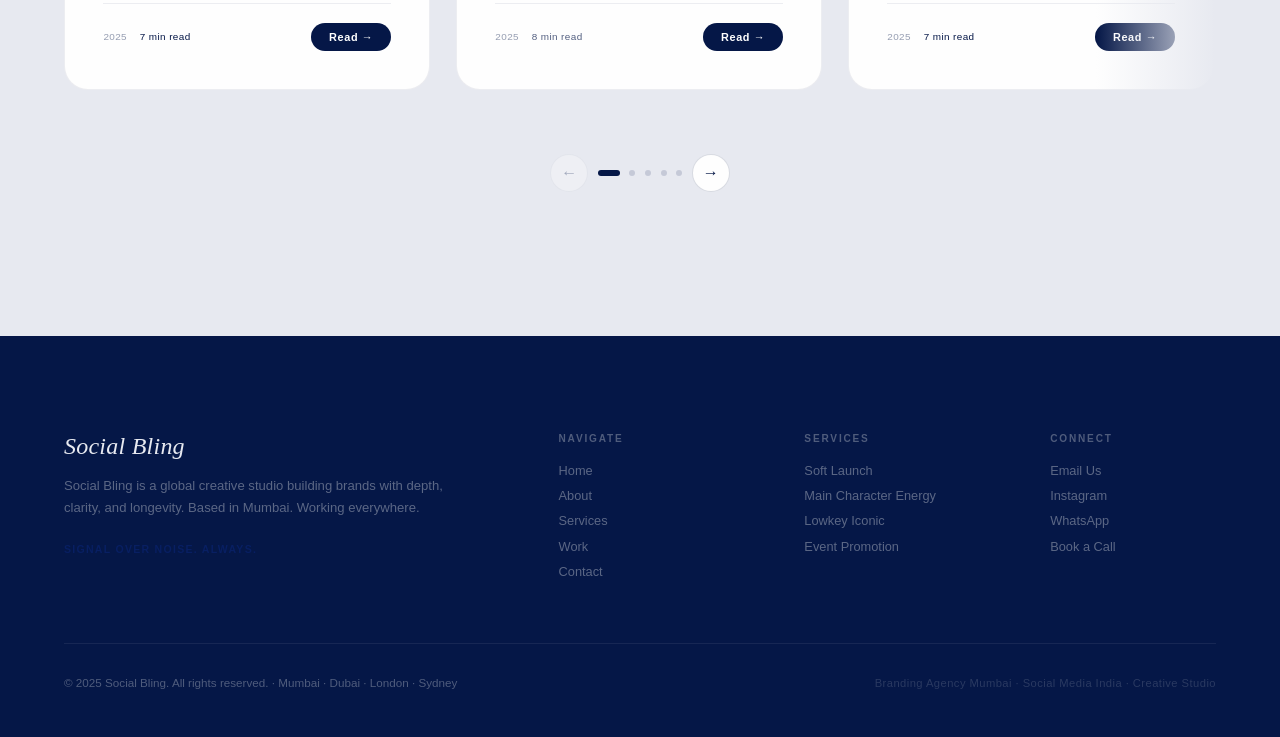
==== commit 2d81e8f3: "Update index.html" ====
--- a/index.html
+++ b/index.html
@@ -219,7 +219,7 @@
       <!-- Stats strip at bottom -->
       <div class="hero-stats-strip">
         <div class="hero-stat-item">
-          <div class="hero-stat-n">40+</div>
+          <div class="hero-stat-n">100+</div>
           <div class="hero-stat-l">Brands Scaled</div>
         </div>
         <div class="hero-stat-item">
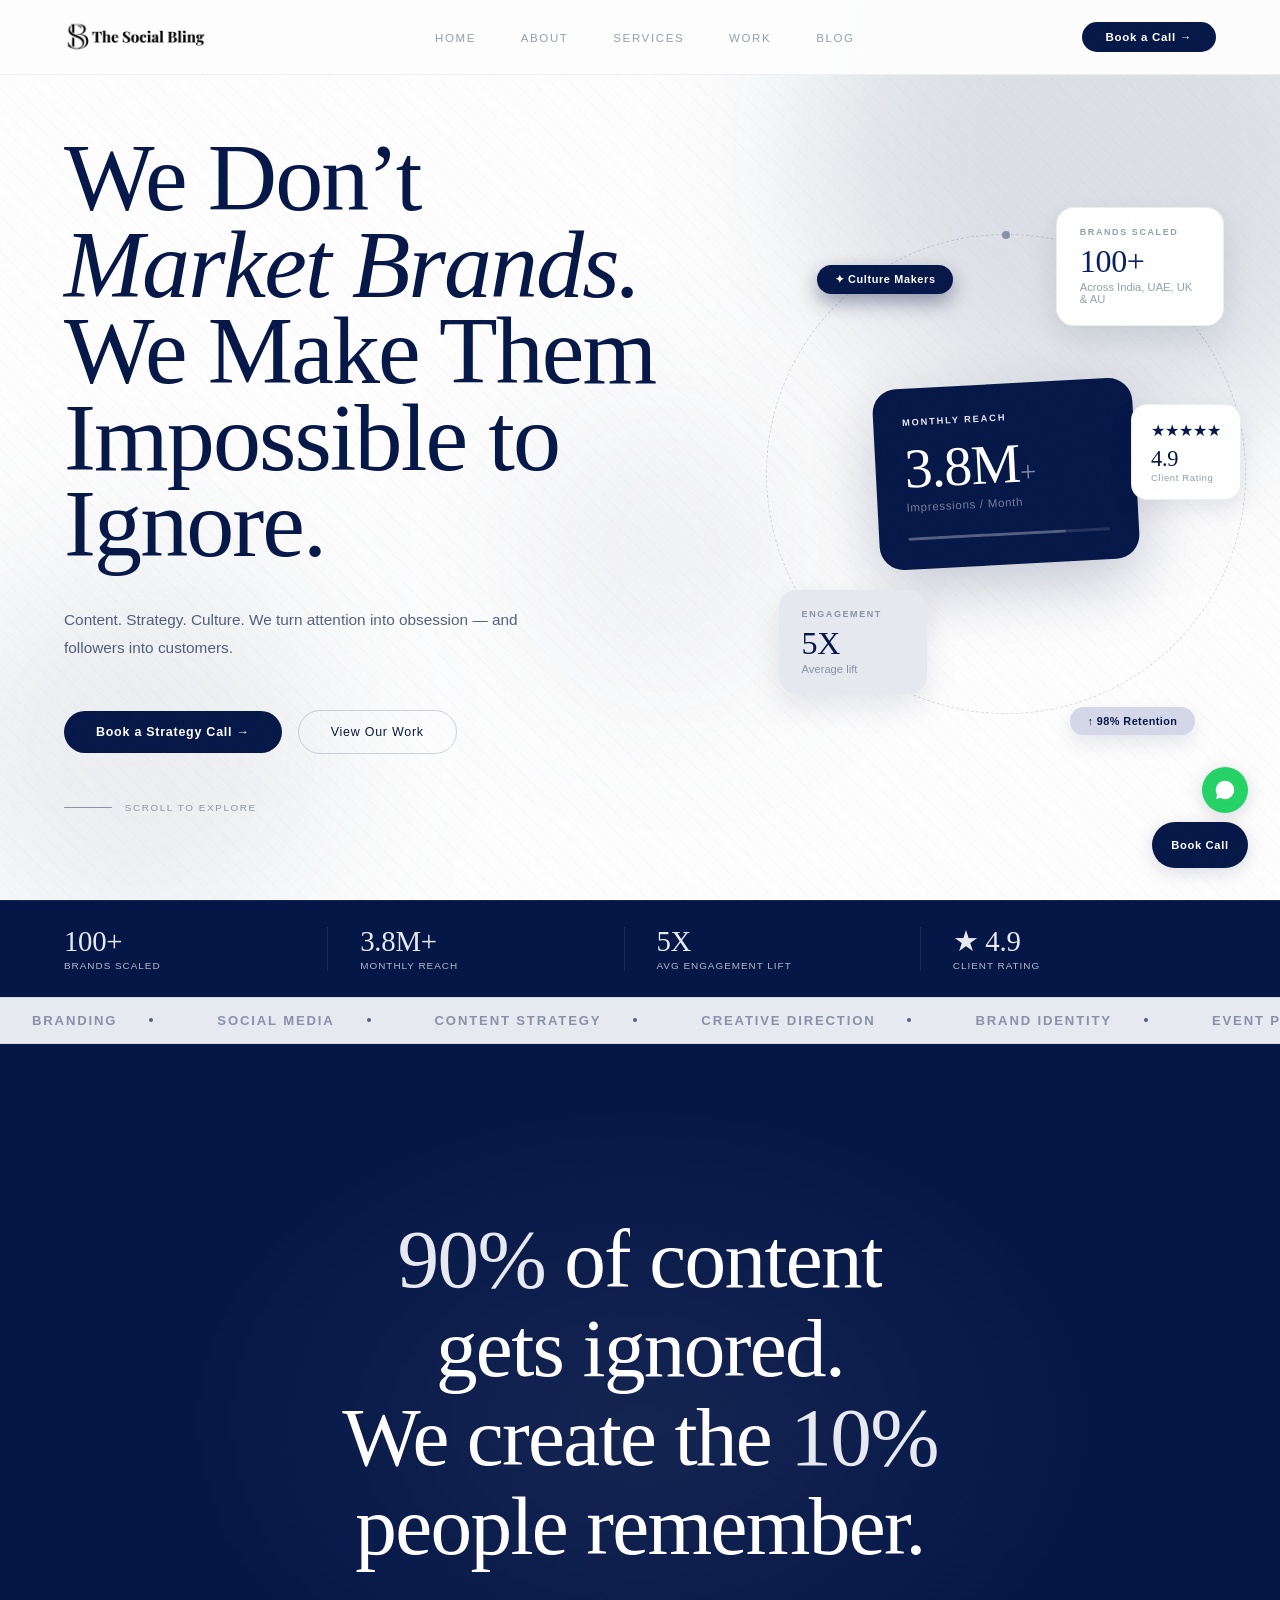
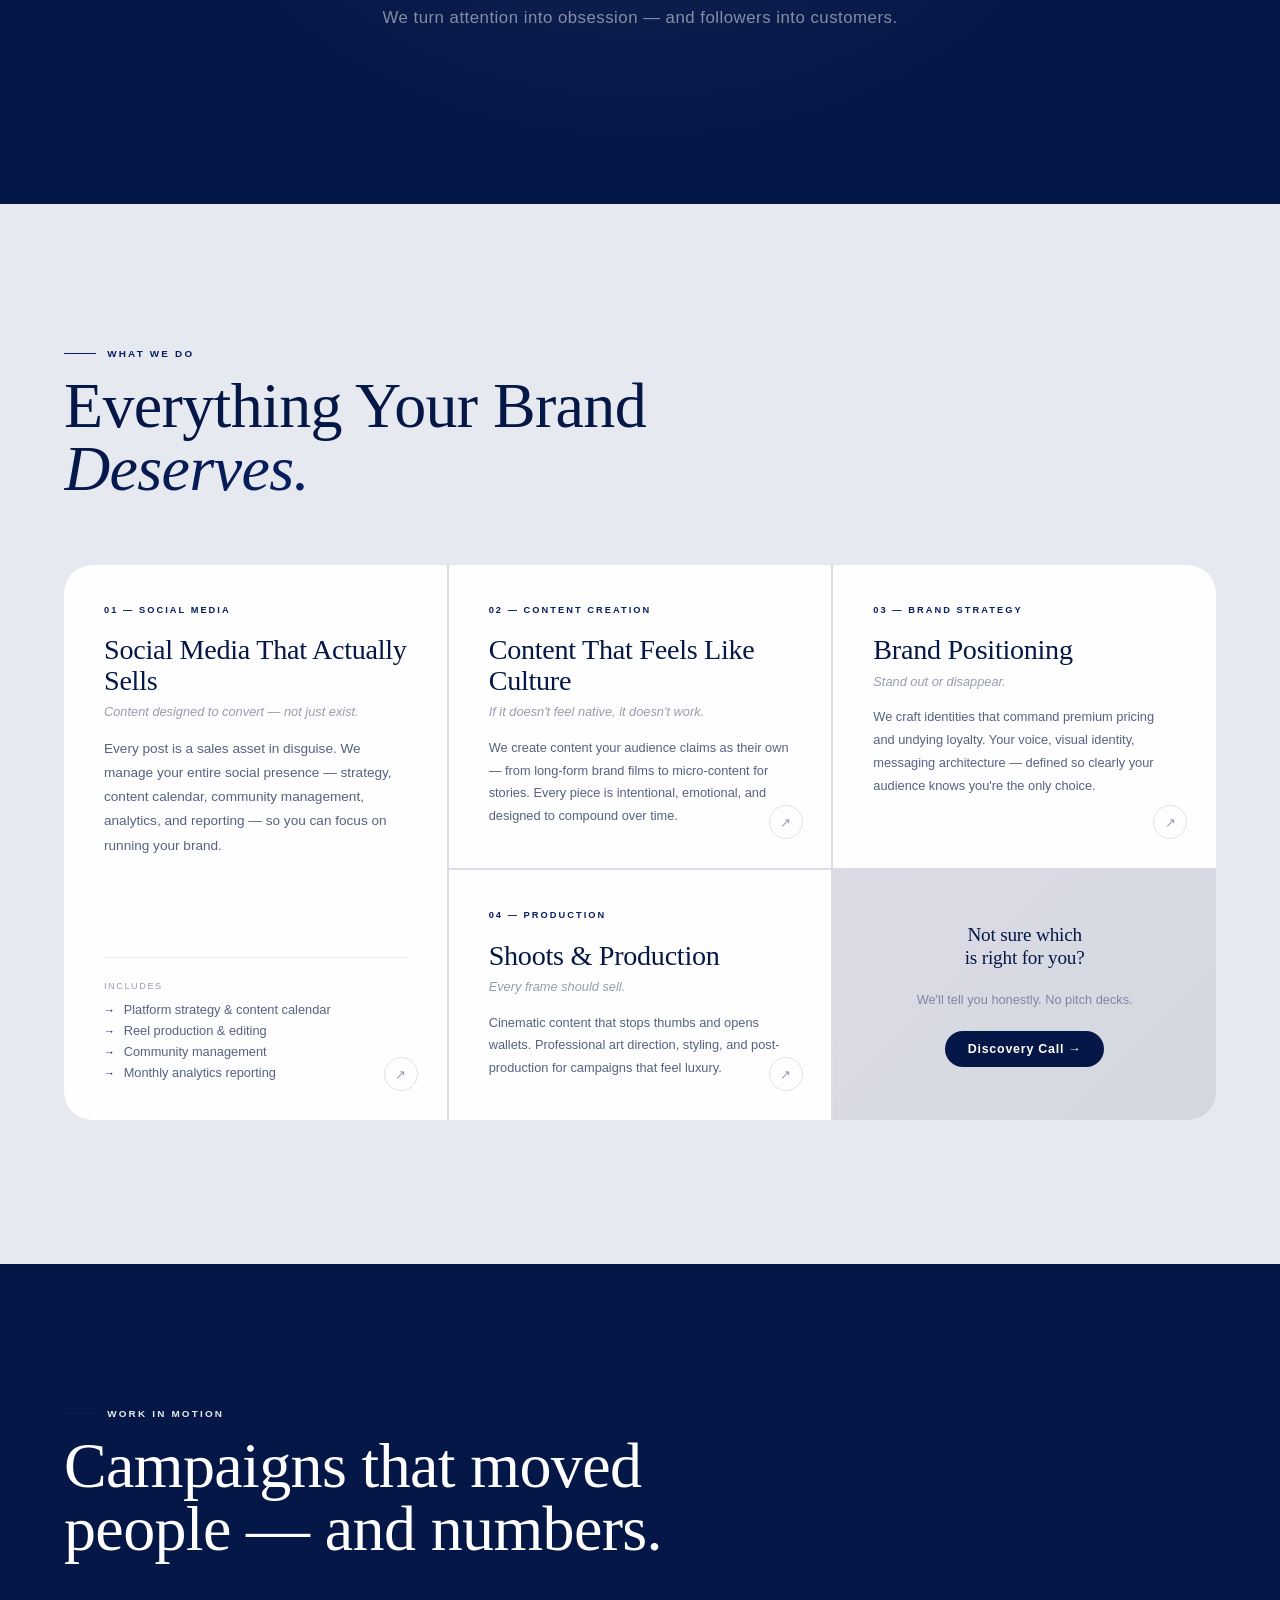
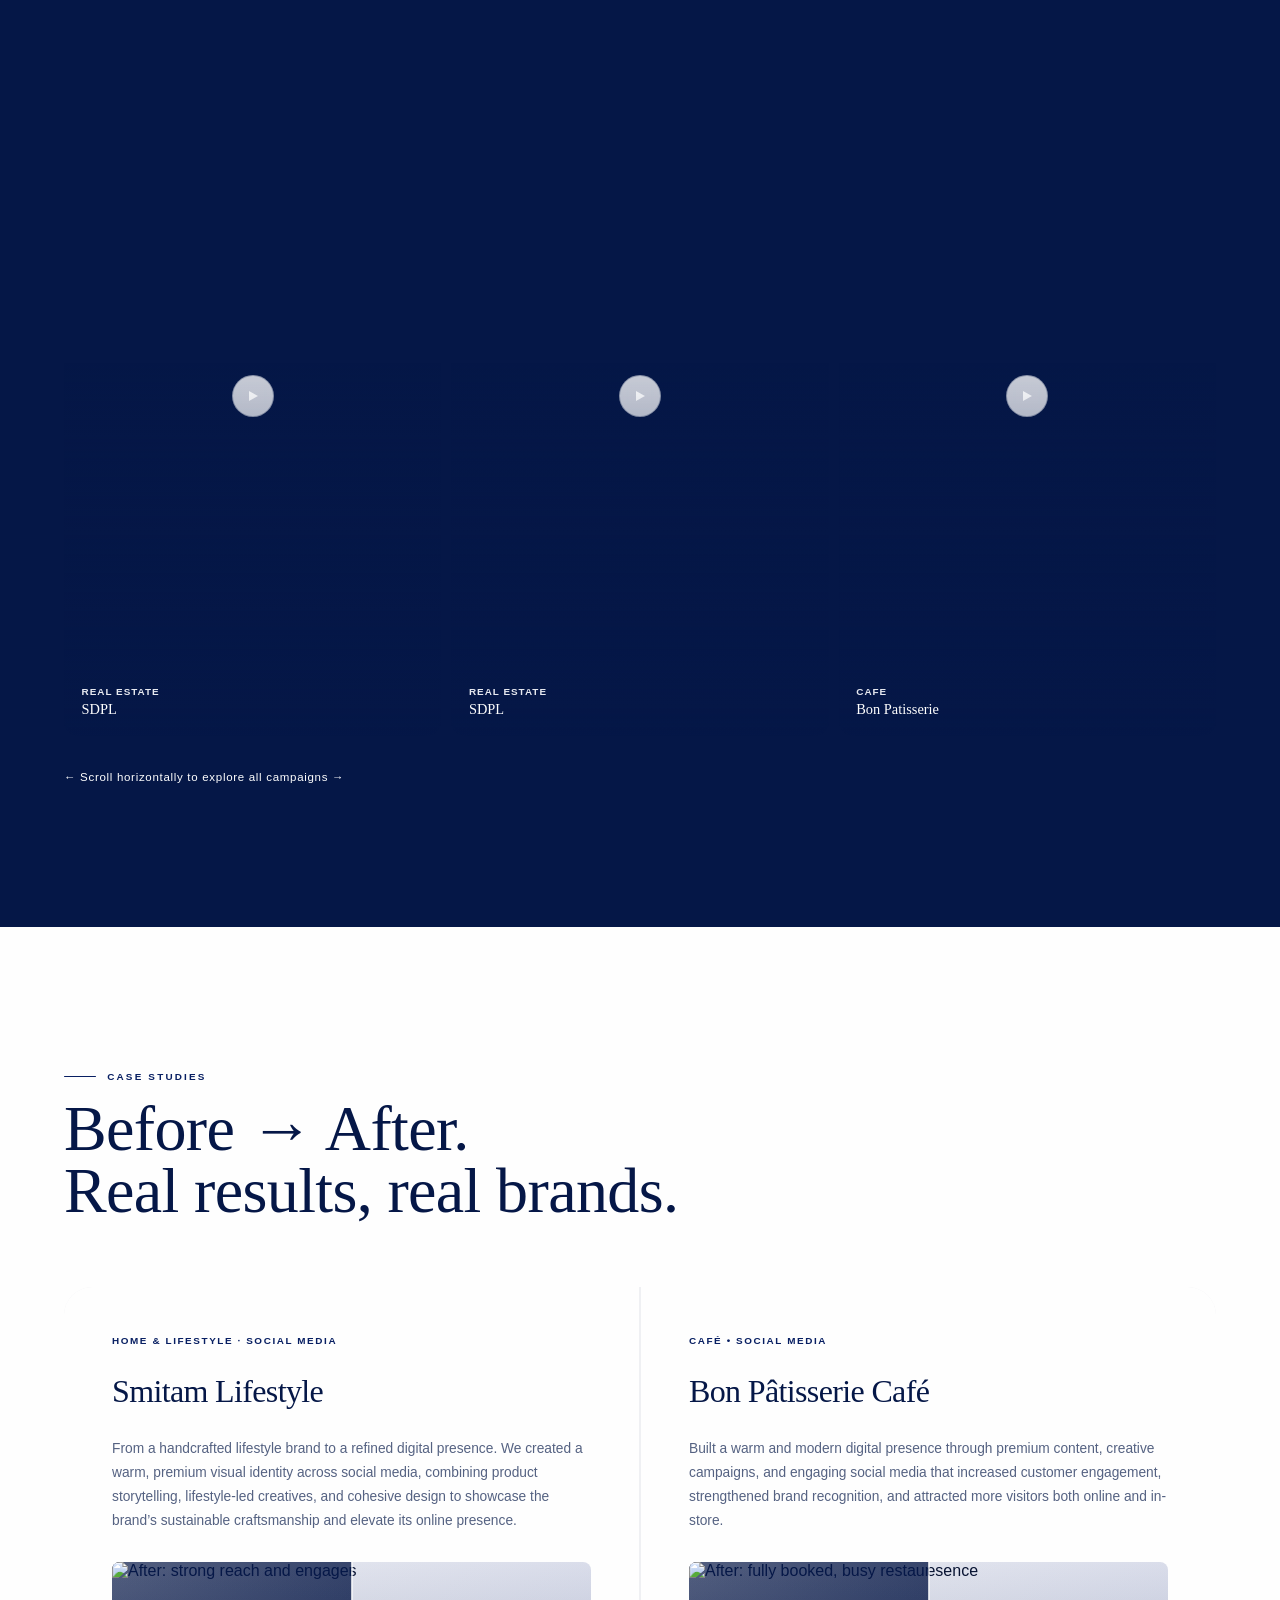
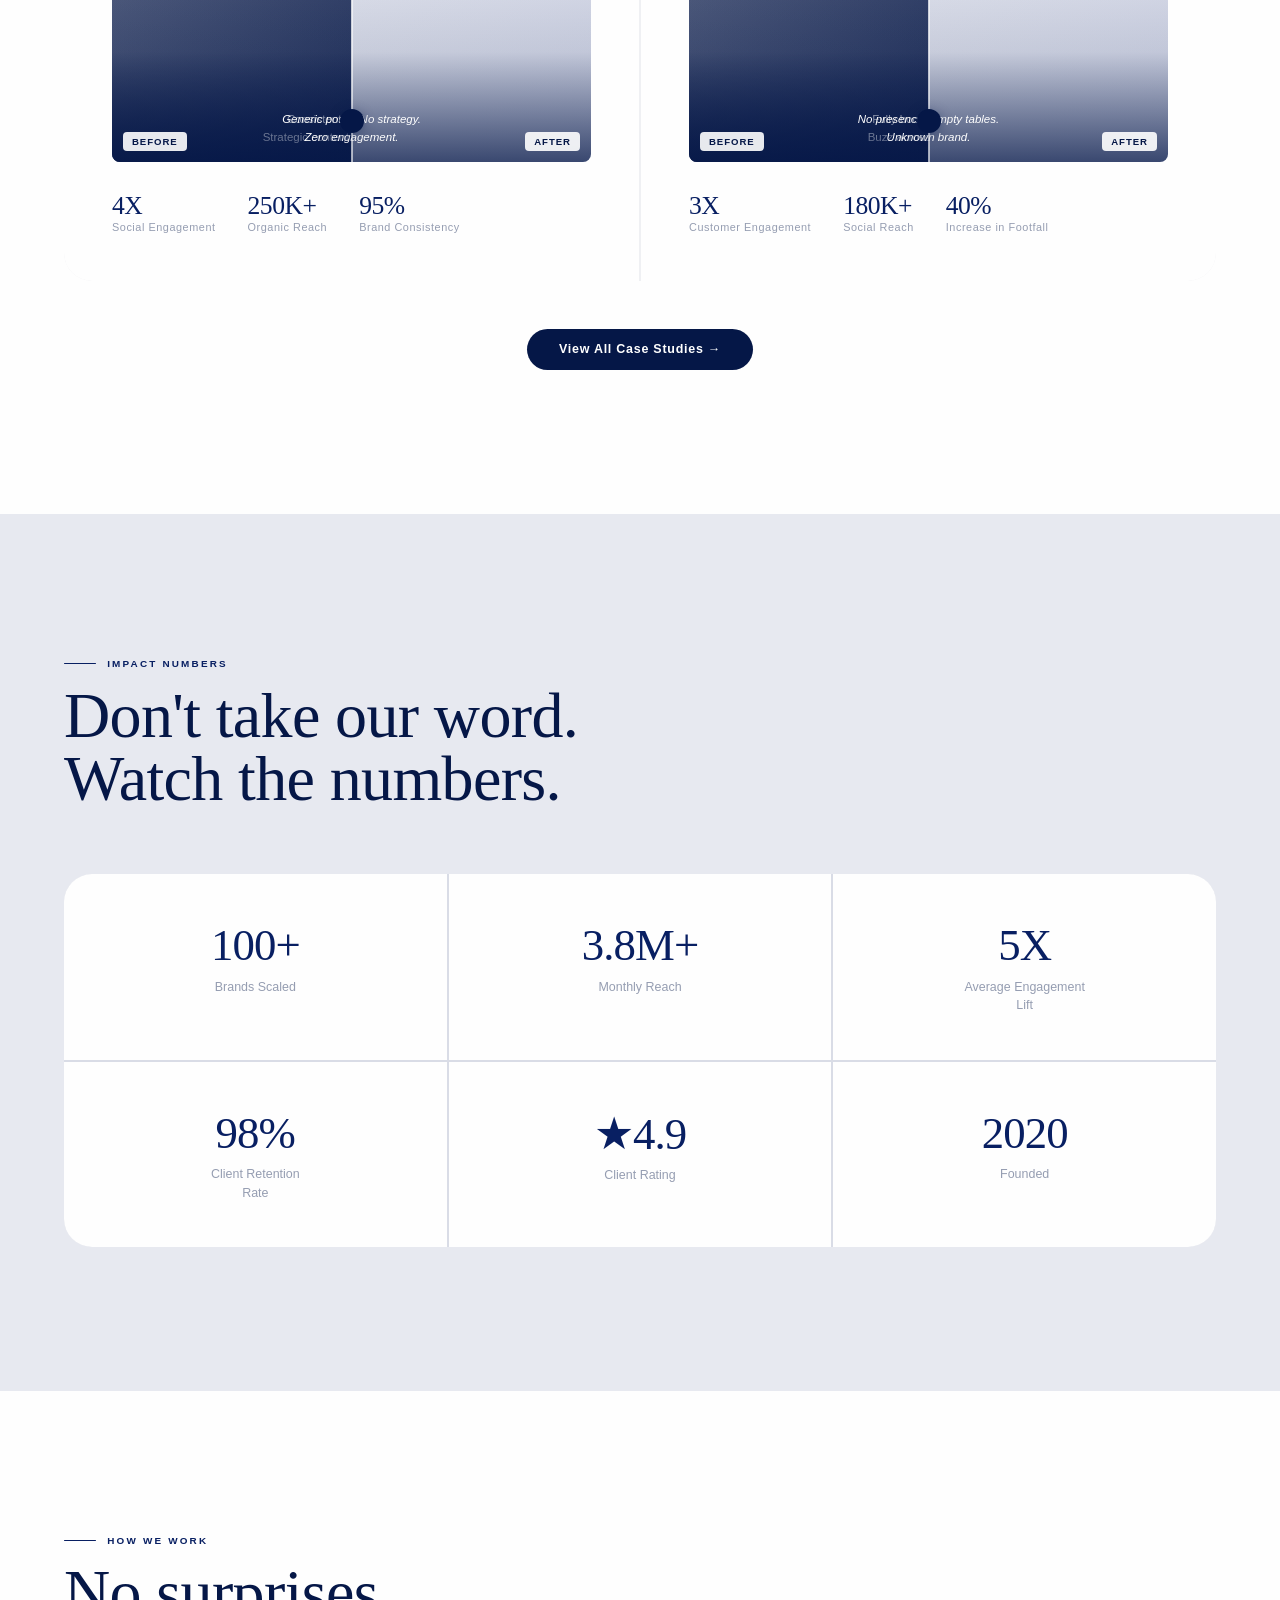
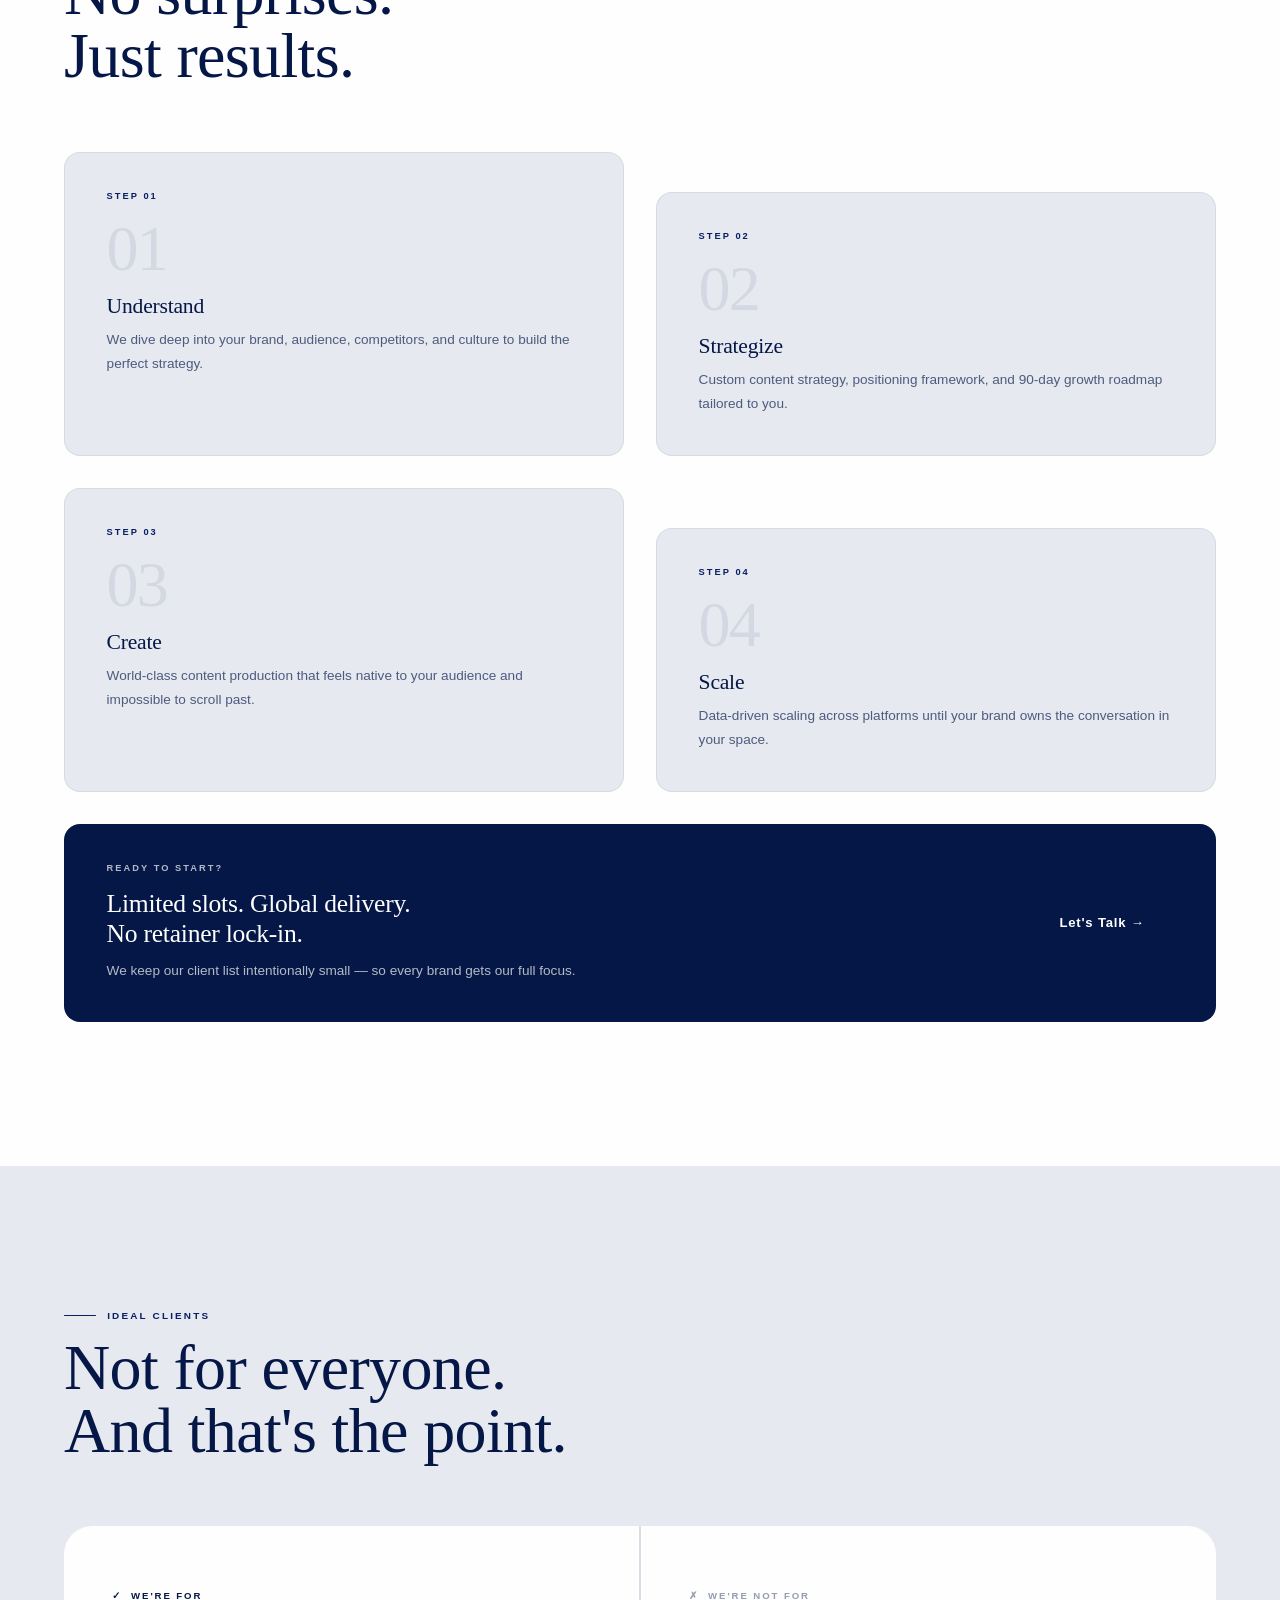
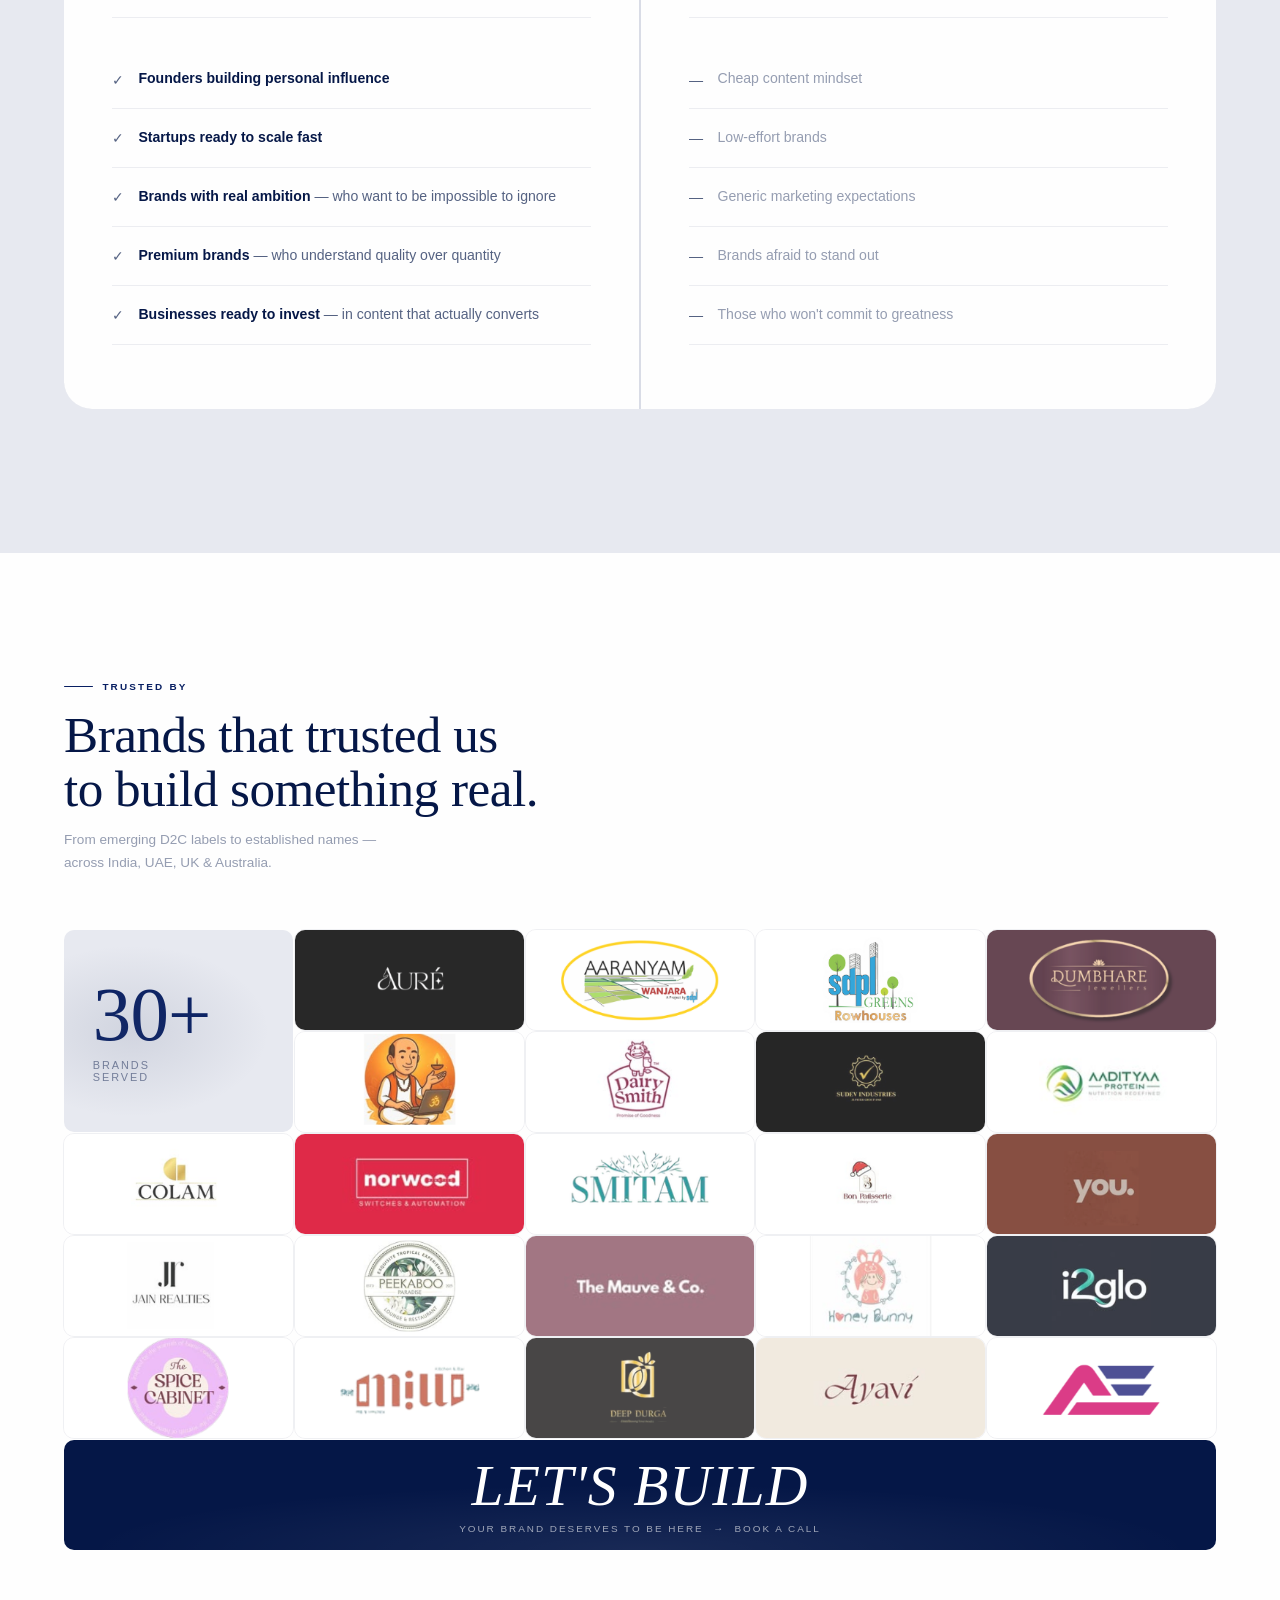
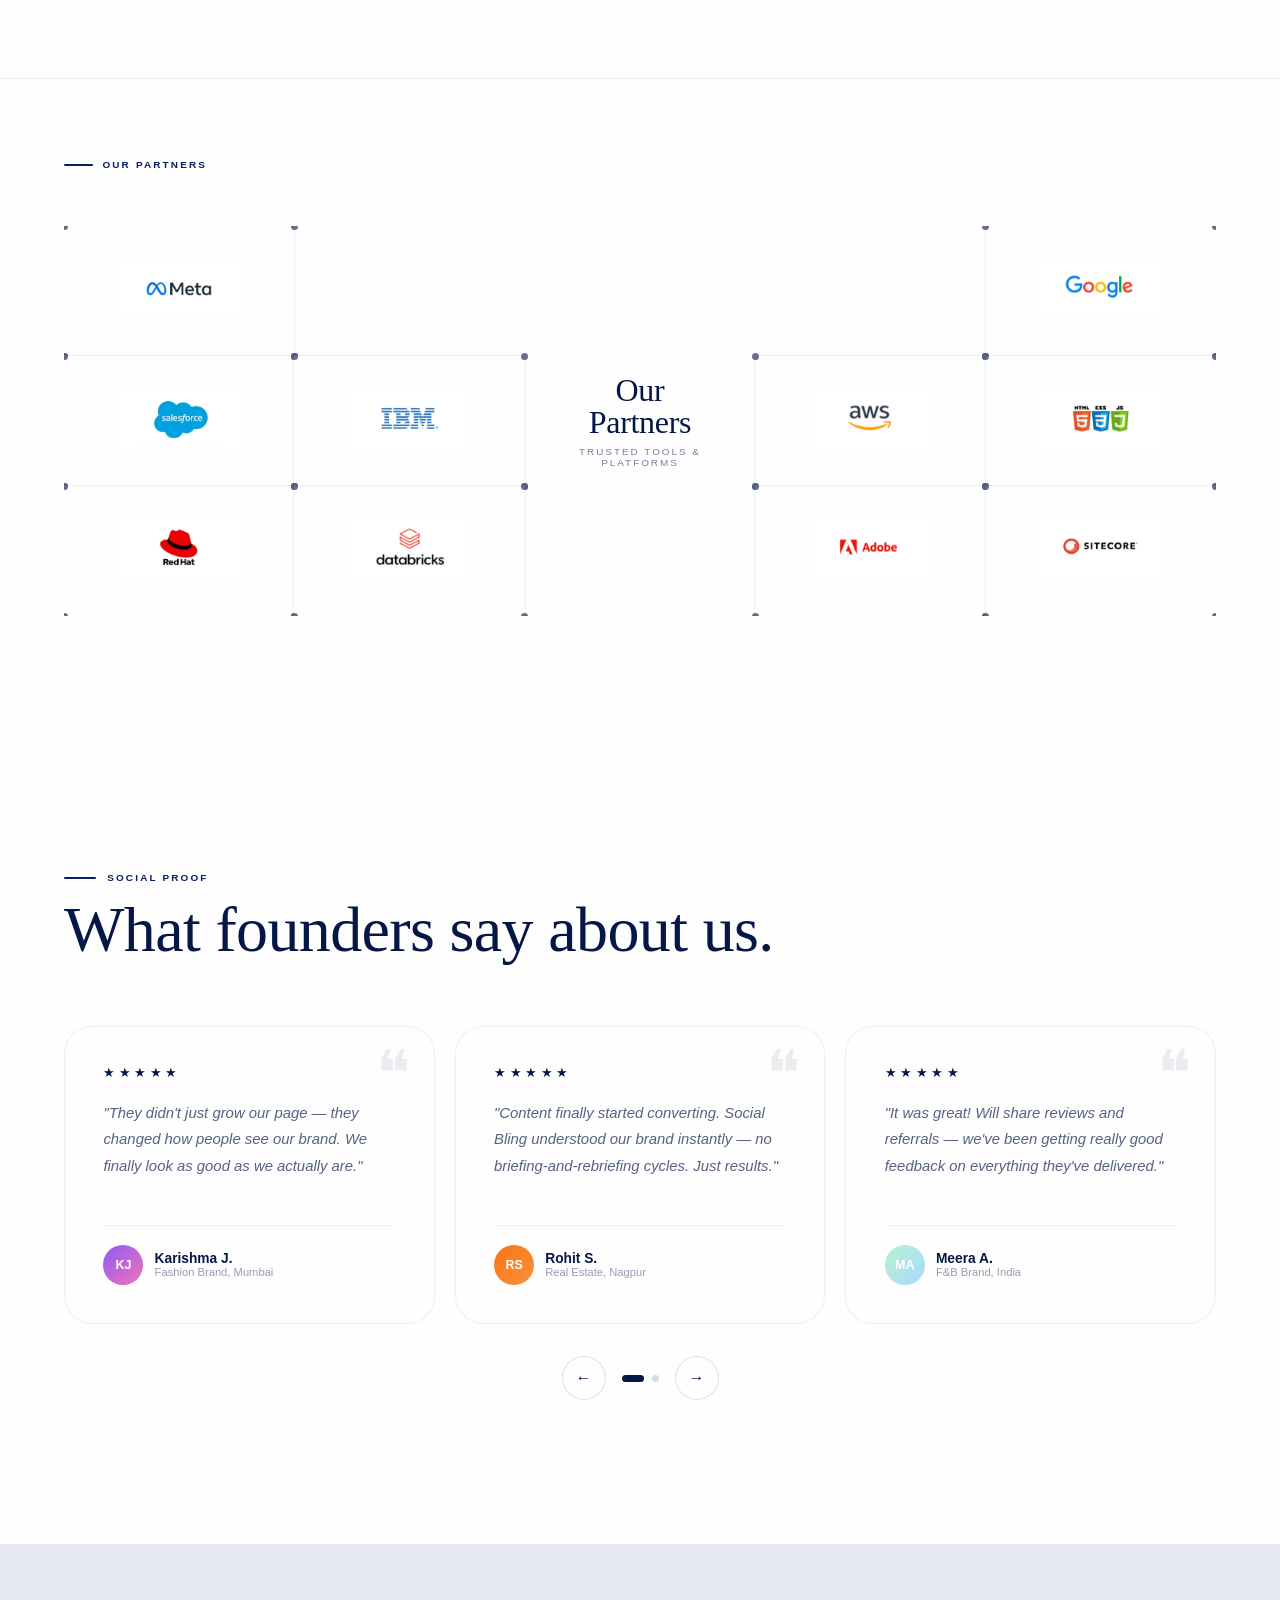
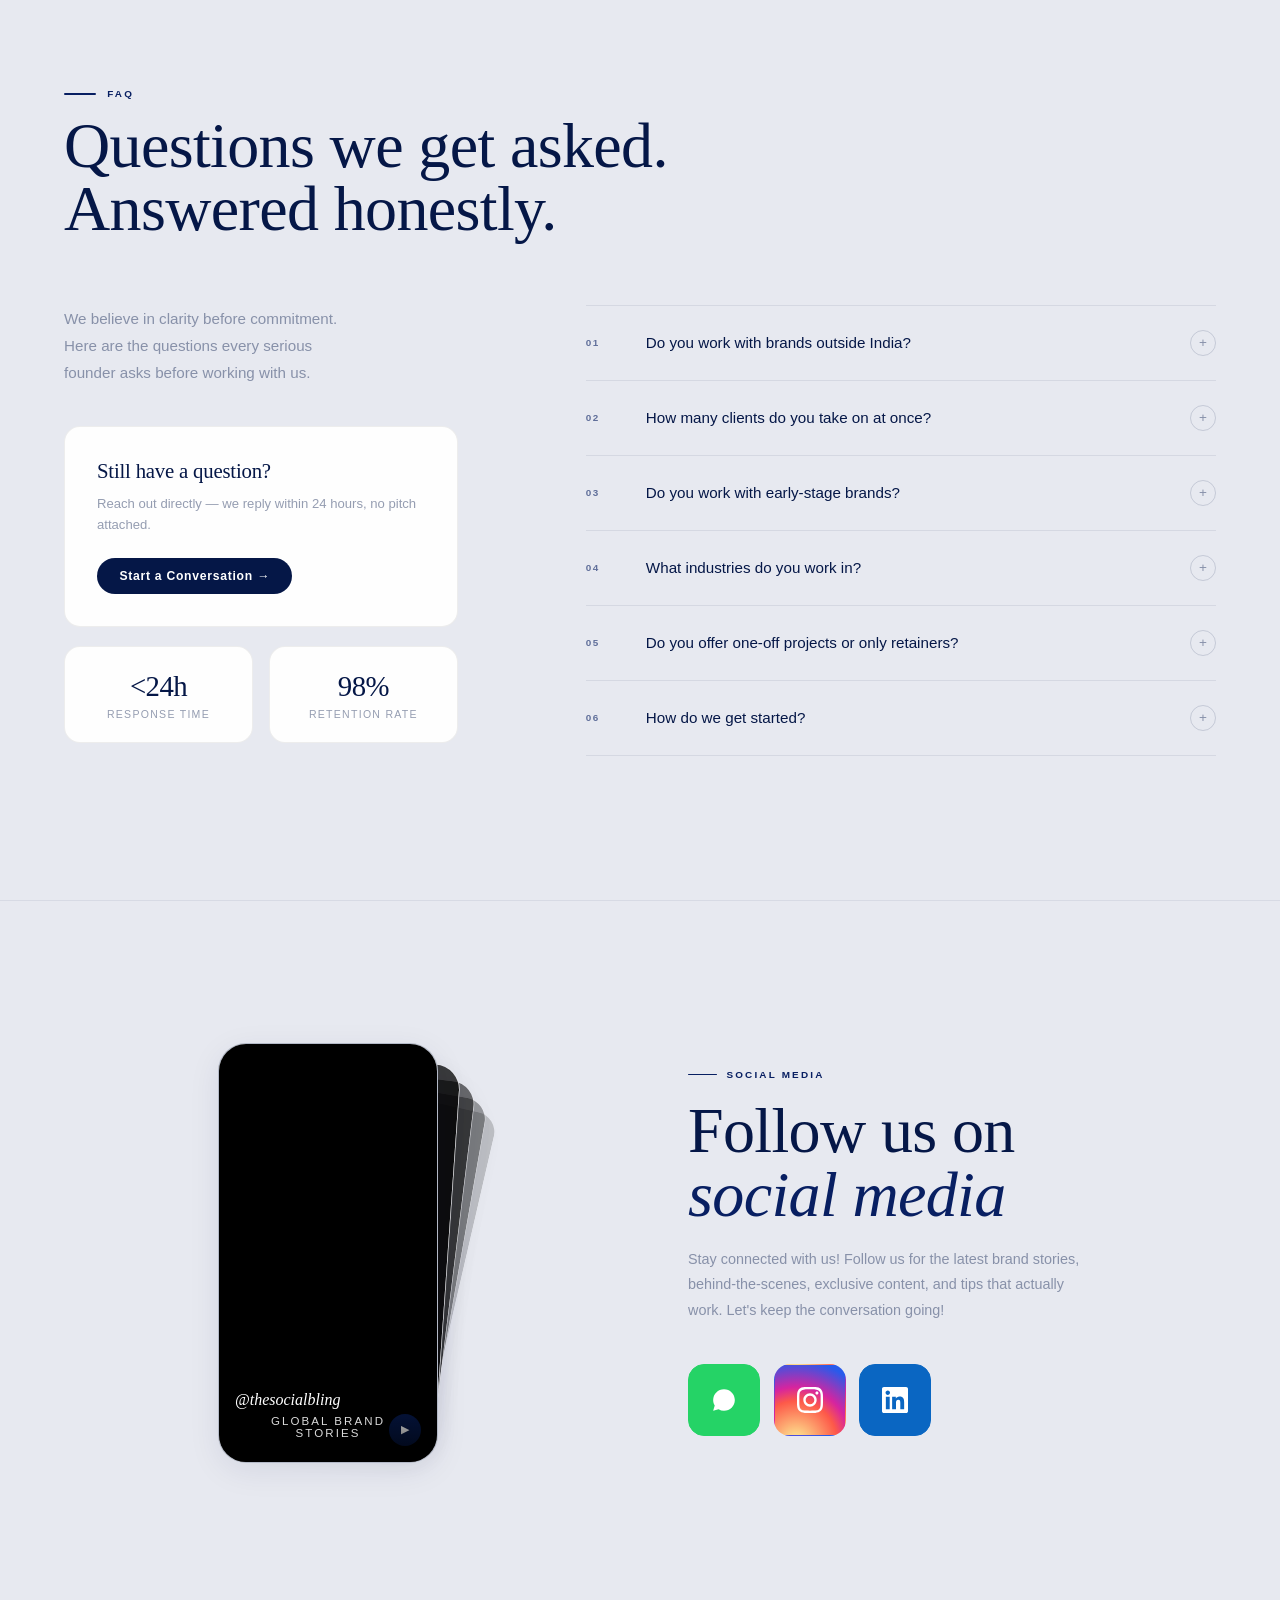
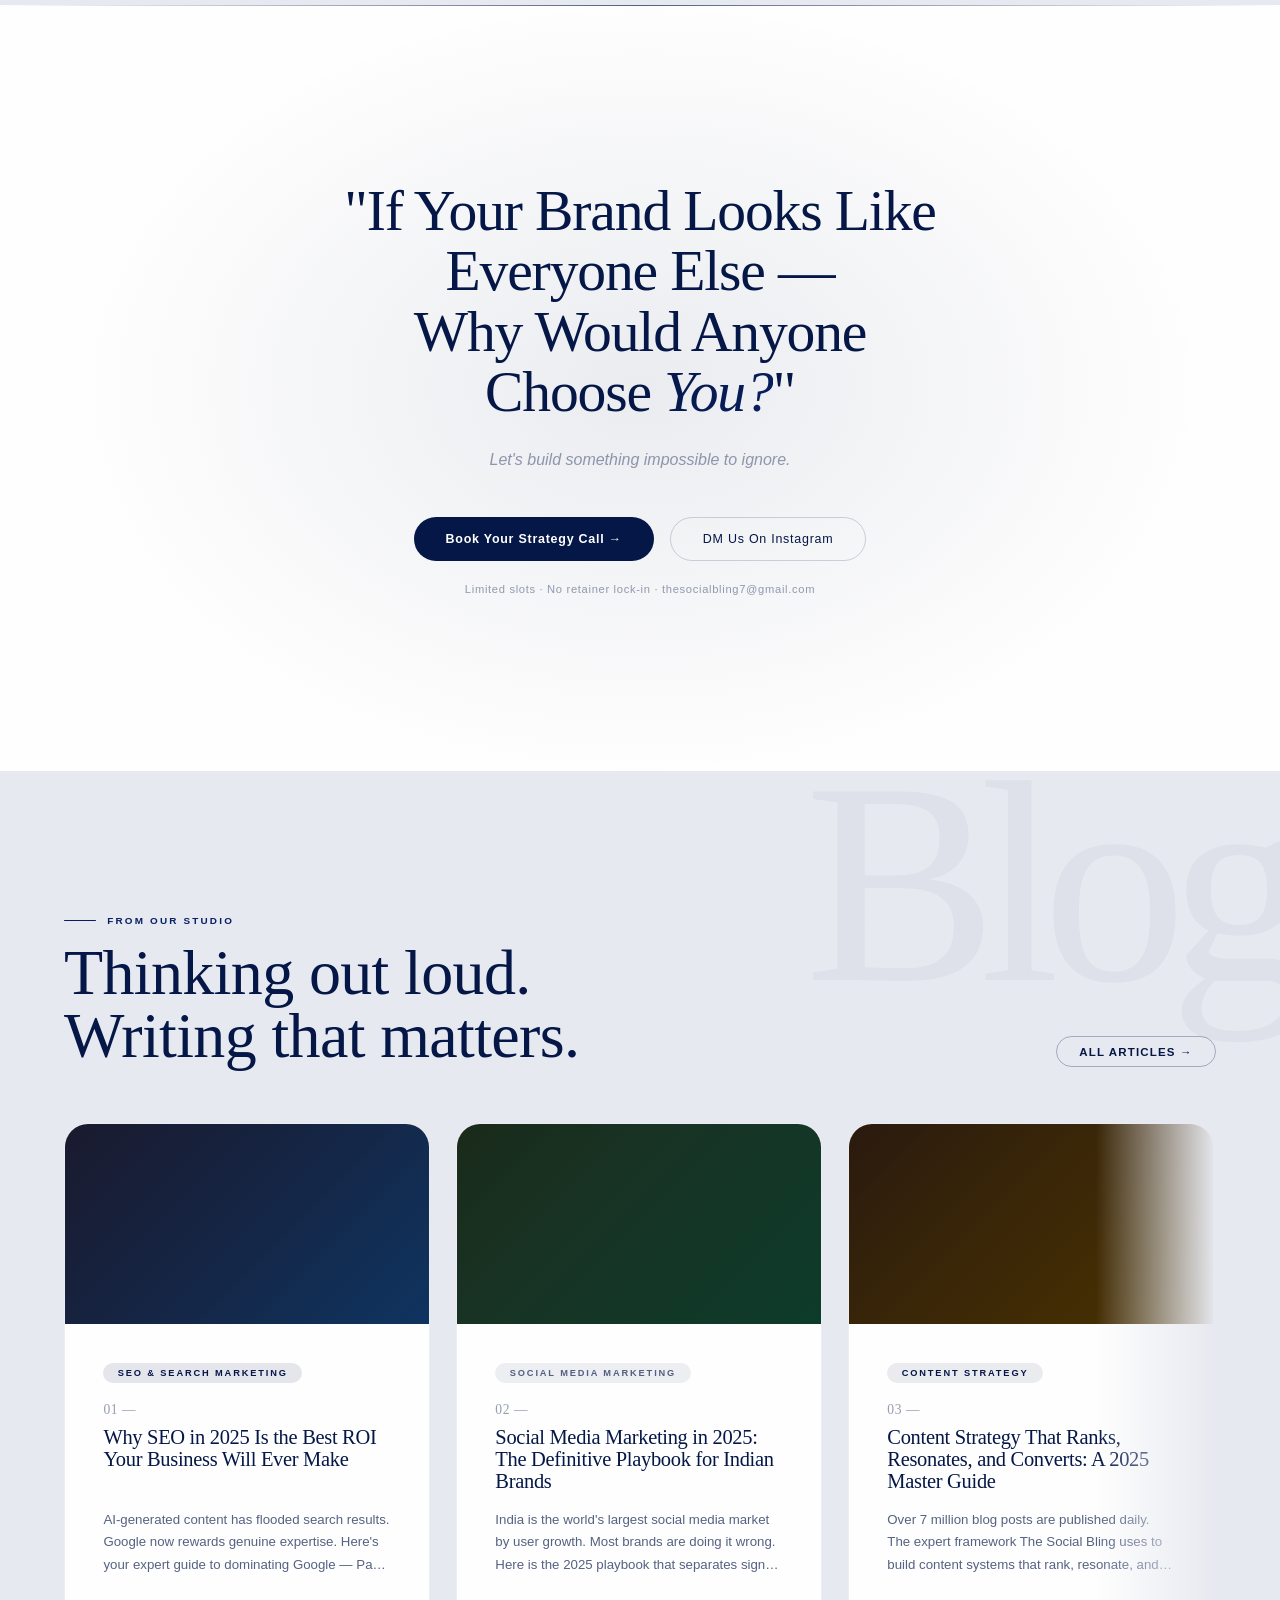
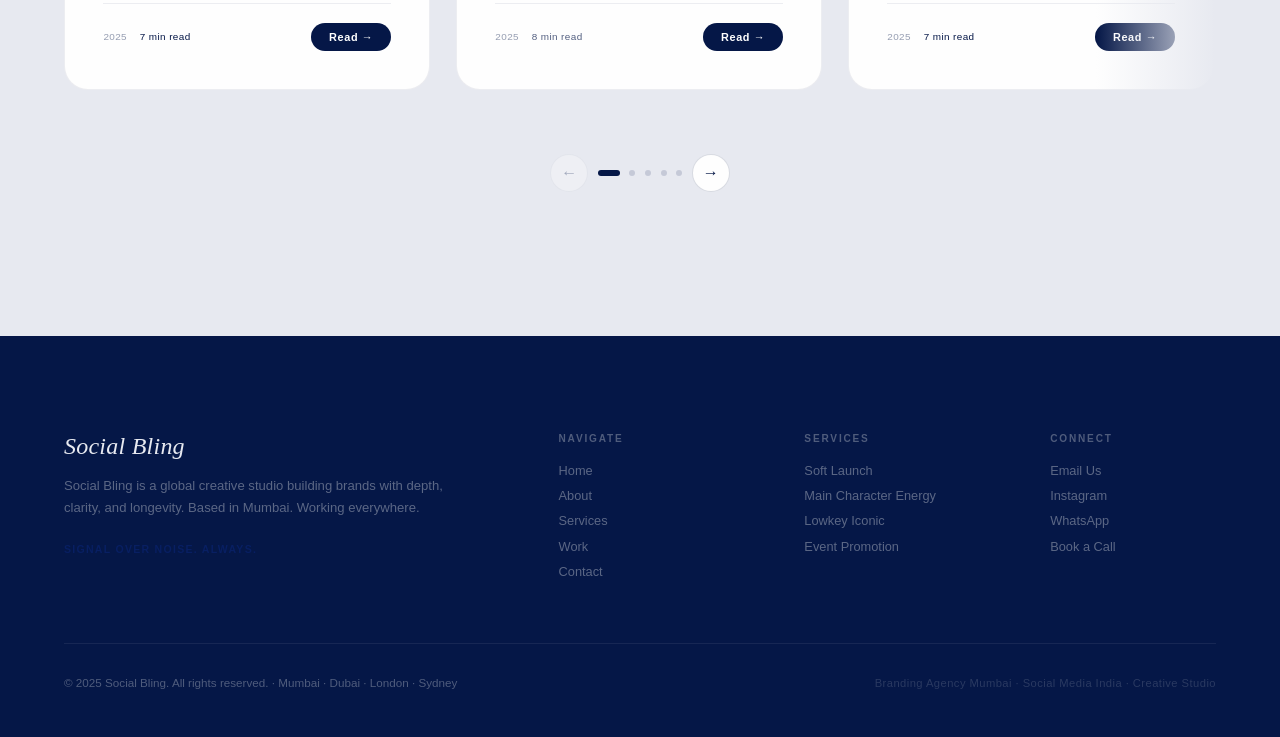
==== commit 45069a04: "Add files via upload" ====
--- a/index.html
+++ b/index.html
@@ -897,43 +897,32 @@
 
       </div>
 
-      <!-- MOBILE CAROUSEL (hidden on desktop via CSS) -->
+      <!-- MOBILE MARQUEE (hidden on desktop via CSS) -->
       <div class="partners-mobile-carousel" id="pmcWrap">
-        <div class="pmc-track-wrap">
-          <div class="pmc-track" id="pmcTrack">
-            <div class="pmc-slide">
-              <div class="pmc-card"><span class="pmc-icon"><img src="assets/partners/meta.png" alt="Meta"
-                    class="pmc-logo-img"></span><span class="pmc-bl"></span><span class="pmc-br"></span></div>
-              <div class="pmc-card"><span class="pmc-icon"><img src="assets/partners/google.png" alt="Google"
-                    class="pmc-logo-img"></span><span class="pmc-bl"></span><span class="pmc-br"></span></div>
-              <div class="pmc-card"><span class="pmc-icon"><img src="assets/partners/salesforce.png" alt="Salesforce"
-                    class="pmc-logo-img"></span><span class="pmc-bl"></span><span class="pmc-br"></span></div>
-            </div>
-            <div class="pmc-slide">
-              <div class="pmc-card"><span class="pmc-icon"><img src="assets/partners/ibm.png" alt="IBM"
-                    class="pmc-logo-img"></span><span class="pmc-bl"></span><span class="pmc-br"></span></div>
-              <div class="pmc-card"><span class="pmc-icon"><img src="assets/partners/aws.png" alt="AWS"
-                    class="pmc-logo-img"></span><span class="pmc-bl"></span><span class="pmc-br"></span></div>
-              <div class="pmc-card"><span class="pmc-icon"><img src="assets/partners/webstack.png" alt="HTML CSS JS"
-                    class="pmc-logo-img"></span><span class="pmc-bl"></span><span class="pmc-br"></span></div>
-            </div>
-            <div class="pmc-slide">
-              <div class="pmc-card"><span class="pmc-icon"><img src="assets/partners/redhat.png" alt="Red Hat"
-                    class="pmc-logo-img"></span><span class="pmc-bl"></span><span class="pmc-br"></span></div>
-              <div class="pmc-card"><span class="pmc-icon"><img src="assets/partners/databricks.png" alt="Databricks"
-                    class="pmc-logo-img"></span><span class="pmc-bl"></span><span class="pmc-br"></span></div>
-              <div class="pmc-card"><span class="pmc-icon"><img src="assets/partners/adobe.png" alt="Adobe"
-                    class="pmc-logo-img"></span><span class="pmc-bl"></span><span class="pmc-br"></span></div>
-            </div>
-            <div class="pmc-slide">
-              <div class="pmc-card"><span class="pmc-icon"><img src="assets/partners/sitecore.png" alt="Sitecore"
-                    class="pmc-logo-img"></span><span class="pmc-bl"></span><span class="pmc-br"></span></div>
-            </div>
-          </div>
-        </div>
-        <div class="pmc-dots" id="pmcDots">
-          <span class="pmc-dot on"></span><span class="pmc-dot"></span><span class="pmc-dot"></span><span
-            class="pmc-dot"></span>
+        <div class="pmc-marquee-wrap">
+          <div class="pmc-marquee-track">
+            <span class="pmc-marquee-item"><img src="assets/partners/meta.png" alt="Meta" class="pmc-marquee-img"></span>
+            <span class="pmc-marquee-item"><img src="assets/partners/google.png" alt="Google" class="pmc-marquee-img"></span>
+            <span class="pmc-marquee-item"><img src="assets/partners/salesforce.png" alt="Salesforce" class="pmc-marquee-img"></span>
+            <span class="pmc-marquee-item"><img src="assets/partners/ibm.png" alt="IBM" class="pmc-marquee-img"></span>
+            <span class="pmc-marquee-item"><img src="assets/partners/aws.png" alt="AWS" class="pmc-marquee-img"></span>
+            <span class="pmc-marquee-item"><img src="assets/partners/webstack.png" alt="HTML CSS JS" class="pmc-marquee-img"></span>
+            <span class="pmc-marquee-item"><img src="assets/partners/redhat.png" alt="Red Hat" class="pmc-marquee-img"></span>
+            <span class="pmc-marquee-item"><img src="assets/partners/databricks.png" alt="Databricks" class="pmc-marquee-img"></span>
+            <span class="pmc-marquee-item"><img src="assets/partners/adobe.png" alt="Adobe" class="pmc-marquee-img"></span>
+            <span class="pmc-marquee-item"><img src="assets/partners/sitecore.png" alt="Sitecore" class="pmc-marquee-img"></span>
+            <!-- duplicate set for seamless infinite loop -->
+            <span class="pmc-marquee-item" aria-hidden="true"><img src="assets/partners/meta.png" alt="" class="pmc-marquee-img"></span>
+            <span class="pmc-marquee-item" aria-hidden="true"><img src="assets/partners/google.png" alt="" class="pmc-marquee-img"></span>
+            <span class="pmc-marquee-item" aria-hidden="true"><img src="assets/partners/salesforce.png" alt="" class="pmc-marquee-img"></span>
+            <span class="pmc-marquee-item" aria-hidden="true"><img src="assets/partners/ibm.png" alt="" class="pmc-marquee-img"></span>
+            <span class="pmc-marquee-item" aria-hidden="true"><img src="assets/partners/aws.png" alt="" class="pmc-marquee-img"></span>
+            <span class="pmc-marquee-item" aria-hidden="true"><img src="assets/partners/webstack.png" alt="" class="pmc-marquee-img"></span>
+            <span class="pmc-marquee-item" aria-hidden="true"><img src="assets/partners/redhat.png" alt="" class="pmc-marquee-img"></span>
+            <span class="pmc-marquee-item" aria-hidden="true"><img src="assets/partners/databricks.png" alt="" class="pmc-marquee-img"></span>
+            <span class="pmc-marquee-item" aria-hidden="true"><img src="assets/partners/adobe.png" alt="" class="pmc-marquee-img"></span>
+            <span class="pmc-marquee-item" aria-hidden="true"><img src="assets/partners/sitecore.png" alt="" class="pmc-marquee-img"></span>
+          </div>
         </div>
       </div>
     </section>
--- a/css/index.css
+++ b/css/index.css
@@ -359,13 +359,13 @@
 .vyst-grid{display:grid;grid-template-columns:repeat(5,1fr);gap:2px;margin-top:0}
 
 /* Count card — left tall card */
-.vyst-count-card{background:#E7E9F0;border:none;grid-column:span 1;grid-row:span 2;display:flex;flex-direction:column;justify-content:center;align-items:flex-start;padding:2.2rem 1.8rem;position:relative;overflow:hidden}
+.vyst-count-card{background:#E7E9F0;border:none;border-radius:10px;grid-column:span 1;grid-row:span 2;display:flex;flex-direction:column;justify-content:center;align-items:flex-start;padding:2.2rem 1.8rem;position:relative;overflow:hidden}
 .vyst-count-card::before{content:'';position:absolute;inset:0;background:radial-gradient(ellipse at 30% 50%,rgba(83,95,128,.15) 0%,transparent 60%)}
 .vyst-count-num{font-family:var(--fh);font-size:clamp(3.5rem,6vw,5.2rem);font-weight:400;line-height:.9;color:var(--terra-dark);letter-spacing:-.01em}
 .vyst-count-lbl{font-size:.68rem;letter-spacing:.18em;text-transform:uppercase;color:rgba(5,23,71,.5);margin-top:.6rem;font-family:var(--ft);font-weight:500}
 
 /* Standard logo card */
-.vyst-logo-card{background:var(--cream);border:none;outline:1.5px solid rgba(5,23,71,.06);min-height:100px;display:flex;align-items:center;justify-content:center;padding:0;position:relative;overflow:hidden;transition:background .35s;cursor:default}
+.vyst-logo-card{background:var(--cream);border:none;border-radius:10px;outline:1.5px solid rgba(5,23,71,.06);min-height:100px;display:flex;align-items:center;justify-content:center;padding:0;position:relative;overflow:hidden;transition:background .35s;cursor:default}
 .vyst-logo-card::before{content:'';position:absolute;inset:0;opacity:0;transition:opacity .35s;background:radial-gradient(ellipse at center,rgba(5,23,71,.08) 0%,transparent 65%)}
 .vyst-logo-card:hover{background:#fff}
 .vyst-logo-card:hover::before{opacity:1}
@@ -378,7 +378,7 @@
 .vyst-logo-card:hover .vyst-client-logo-img{opacity:1}
 
 /* YOU? card — full-width bottom row */
-.vyst-you-card{grid-column:span 5;background:#051747;border:none;min-height:110px;display:flex;align-items:center;justify-content:center;position:relative;overflow:hidden;cursor:pointer;transition:background .35s}
+.vyst-you-card{grid-column:span 5;background:#051747;border:none;border-radius:10px;min-height:110px;display:flex;align-items:center;justify-content:center;position:relative;overflow:hidden;cursor:pointer;transition:background .35s}
 .vyst-you-card::before{content:'';position:absolute;inset:0;background:radial-gradient(ellipse 80% 100% at 50% 100%,rgba(255,255,255,.08) 0%,transparent 60%)}
 .vyst-you-card:hover{background:#081F62}
 .vyst-you-card::after{content:'';position:absolute;bottom:0;left:0;right:0;height:1px;background:linear-gradient(90deg,transparent,rgba(255,255,255,.3),transparent);opacity:0;transition:opacity .35s}
@@ -1652,7 +1652,7 @@
   footer{padding:3rem var(--site-pad) 2rem}
   .fab-wrap{bottom:1rem;right:1rem;gap:.5rem;align-items:center}
   .fab{width:44px;height:44px;font-size:.95rem}
-  .fab-bk{padding:0 1rem;font-size:.62rem;height:44px;border-radius:100px;white-space:nowrap}
+  .fab-bk{width:auto;min-width:auto;padding:0 1rem;font-size:.62rem;height:44px;border-radius:100px;white-space:nowrap}
 
   /* FAQ */
   .faq-layout{gap:2rem}
@@ -2047,12 +2047,53 @@
   .bprev-hd { flex-direction: column; align-items: flex-start; }
 }
 
+/* ══ PARTNERS MOBILE MARQUEE (auto-moving, borderless) ══ */
+.pmc-marquee-wrap {
+  width: 100%;
+  overflow: hidden;
+  -webkit-mask-image: linear-gradient(90deg, transparent 0, #000 8%, #000 92%, transparent 100%);
+  mask-image: linear-gradient(90deg, transparent 0, #000 8%, #000 92%, transparent 100%);
+}
+.pmc-marquee-track {
+  display: flex;
+  align-items: center;
+  width: max-content;
+  animation: pmcMarqueeScroll 18s linear infinite;
+}
+.pmc-marquee-wrap:hover .pmc-marquee-track,
+.pmc-marquee-wrap:active .pmc-marquee-track {
+  animation-play-state: paused;
+}
+.pmc-marquee-item {
+  flex: 0 0 auto;
+  display: flex;
+  align-items: center;
+  justify-content: center;
+  background: #FEFEFE;
+  border: none;
+  border-radius: 16px;
+  box-shadow: 0 4px 16px rgba(5,23,71,.08);
+  padding: 1rem 1.4rem;
+  margin: 0 .5rem;
+}
+.pmc-marquee-img {
+  width: 110px;
+  height: auto;
+  aspect-ratio: 313/156;
+  object-fit: contain;
+  display: block;
+}
+@keyframes pmcMarqueeScroll {
+  from { transform: translateX(0); }
+  to   { transform: translateX(-50%); }
+}
+
 /* ══ PARTNERS MOBILE CAROUSEL ══ */
 .partners-mobile-carousel {
   display: none; /* shown only on mobile via media query */
   width: 100%;
   overflow: hidden;
-  padding: 1rem 1.5rem 2rem;
+  padding: 1rem 0 2rem;
 }
 /* Mobile header — "Our Partners" title above carousel */
 .pmc-header {
@@ -2097,9 +2138,9 @@
   flex: 1;
   max-width: calc(33.33% - .7rem);
   background: #FEFEFE;
-  border: 1.5px solid rgba(5,23,71,.13);
+  border: none;
   border-radius: 16px;
-  padding: 1.6rem 1rem;
+  padding: 1rem .7rem;
   display: flex;
   flex-direction: column;
   align-items: center;
@@ -2107,7 +2148,20 @@
   gap: .6rem;
   position: relative;
   box-shadow: 0 4px 16px rgba(5,23,71,.08);
-  min-height: 130px;
+  min-height: 80px;
+  transition: transform .35s cubic-bezier(.25,.46,.45,.94), box-shadow .35s ease;
+}
+.pmc-card:active {
+  transform: scale(.96);
+  box-shadow: 0 2px 8px rgba(5,23,71,.12);
+}
+@keyframes pmcPop {
+  0%   { opacity: 0; transform: scale(.85) translateY(6px); }
+  60%  { opacity: 1; transform: scale(1.03) translateY(0); }
+  100% { opacity: 1; transform: scale(1) translateY(0); }
+}
+.pmc-card.pmc-pop {
+  animation: pmcPop .5s cubic-bezier(.25,.46,.45,.94) both;
 }
 /* dot corners on mobile cards */
 .pmc-card::before, .pmc-card::after,
@@ -2124,8 +2178,26 @@
 .pmc-card .pmc-bl { bottom: -3px; left: -3px; }
 .pmc-card .pmc-br { bottom: -3px; right: -3px; }
 
-.pmc-icon { display: block; }
-.pmc-logo-img{width:150px;height:70px;object-fit:contain;display:block;margin:0 auto}
+.pmc-icon {
+  display: flex;
+  align-items: center;
+  justify-content: center;
+  width: 100%;
+}
+.pmc-logo-img{
+  width: 100%;
+  max-width: 170px;
+  height: auto;
+  aspect-ratio: 313/156;
+  object-fit: contain;
+  display: block;
+  margin: 0 auto;
+  transition: transform .4s cubic-bezier(.25,.46,.45,.94), opacity .4s ease;
+}
+.pmc-card:active .pmc-logo-img,
+.pmc-card.in-view .pmc-logo-img {
+  transform: scale(1.06);
+}
 .pmc-name {
   font-family: var(--ft);
   font-size: .72rem;
@@ -2219,15 +2291,15 @@
 .tbc-card {
   flex: 1;
   background: rgba(255,255,255,.04);
-  border: 1px solid rgba(255,255,255,.1);
-  border-radius: 14px;
+  border: none;
+  border-radius: 18px;
   padding: 0;
   display: flex;
   flex-direction: column;
   align-items: center;
   justify-content: center;
   gap: .55rem;
-  min-height: 110px;
+  min-height: 72px;
   box-sizing: border-box;
   position: relative;
   overflow: hidden;
